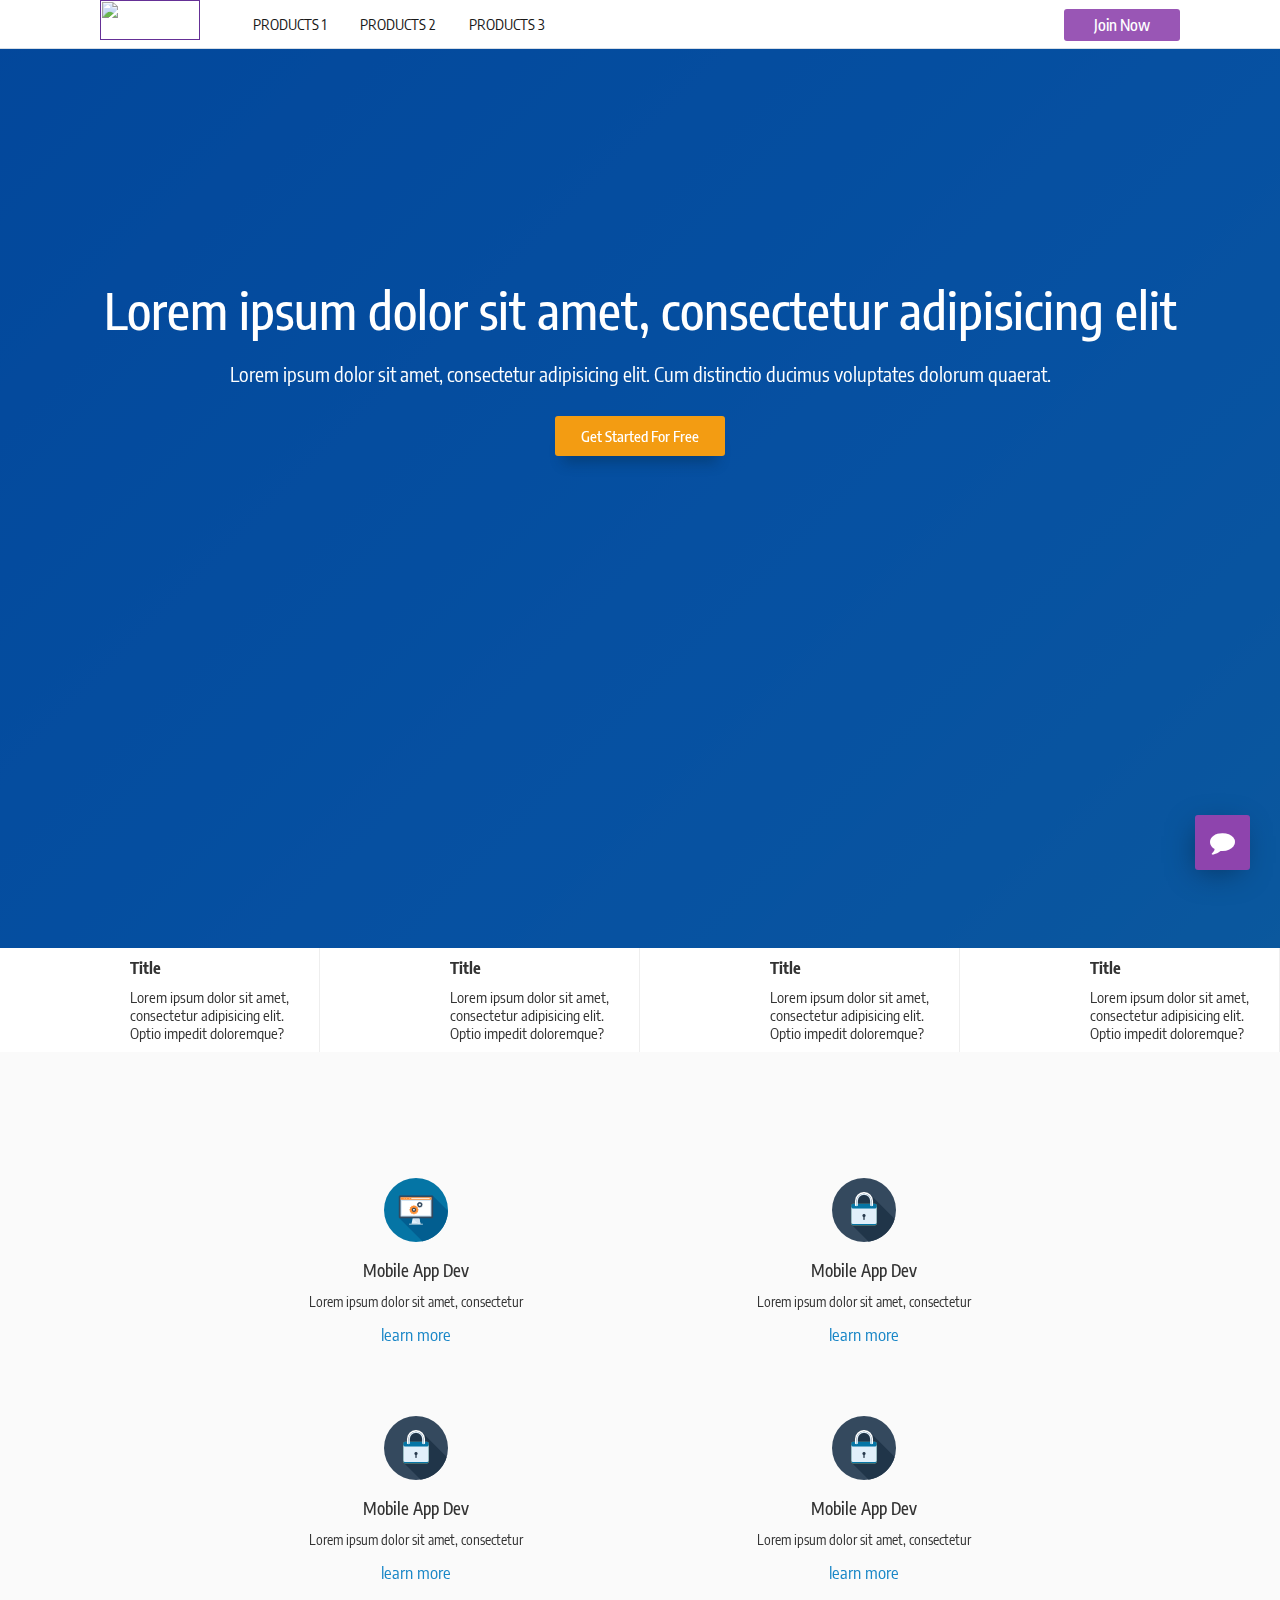
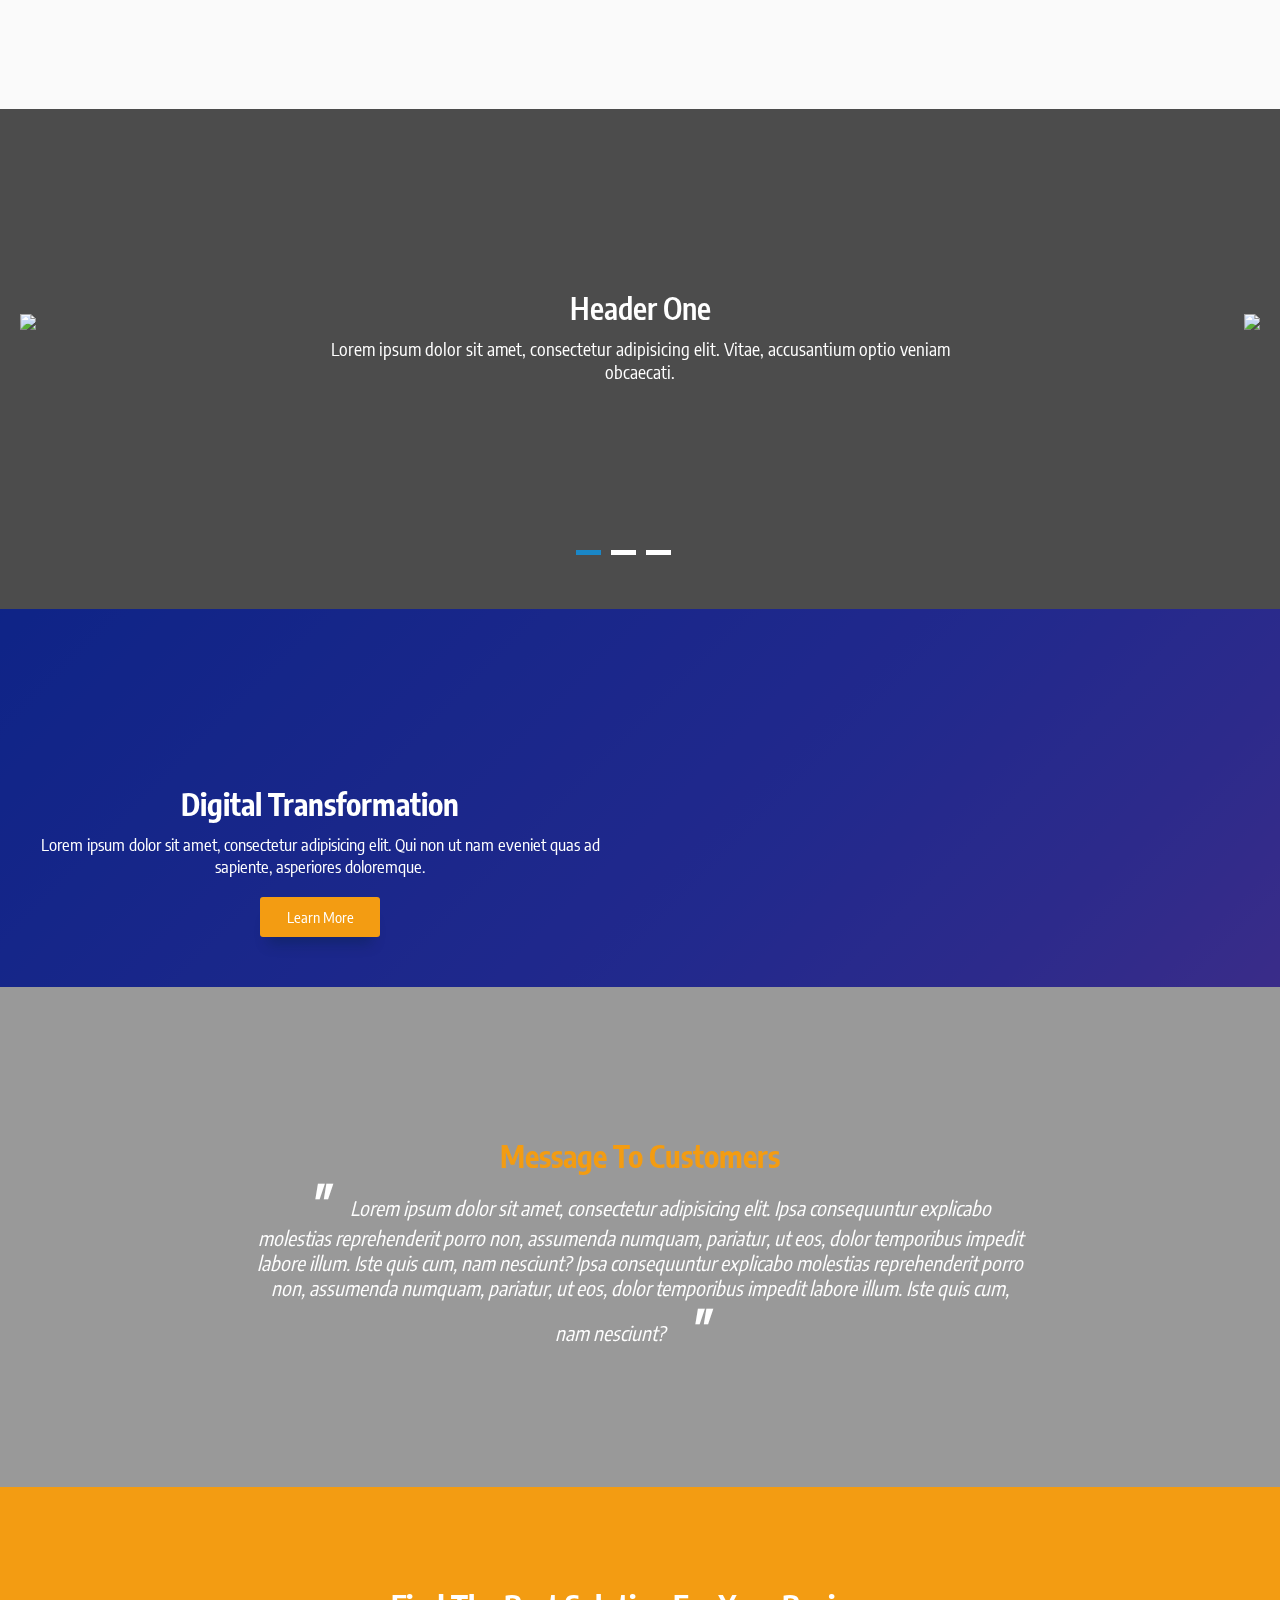
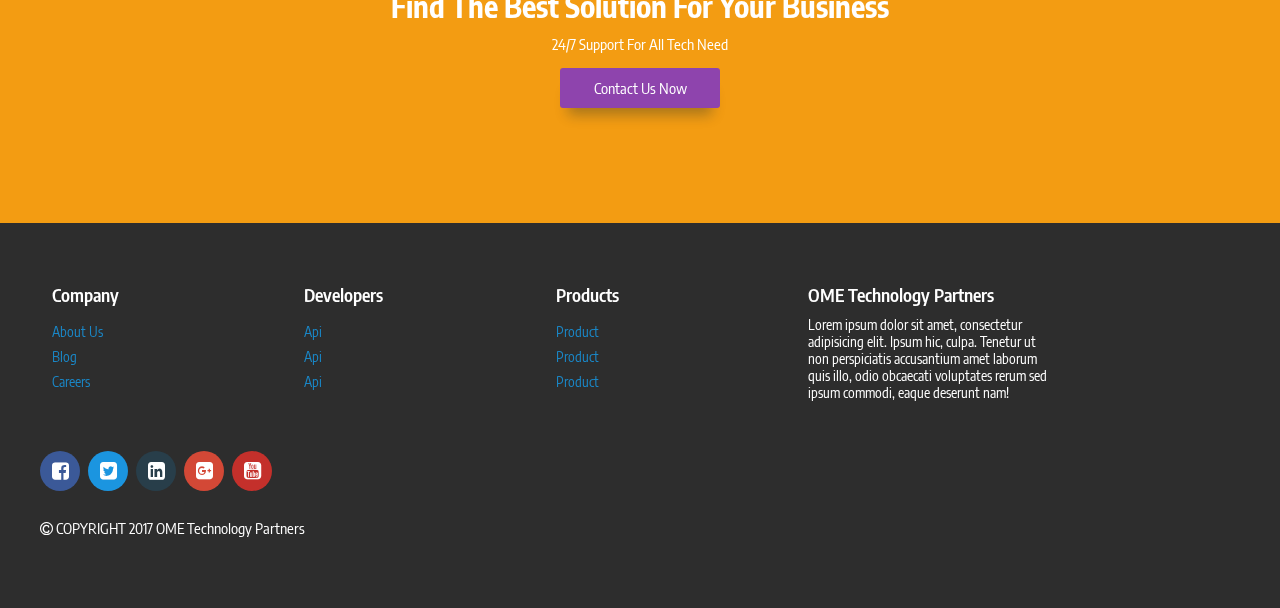
==== index.html @ 1276b6b4 "heroku add" ====
<!DOCTYPE html>
<html lang="en" ng-app="assetApp">
<head>
    <meta charset="UTF-8">
    <title>OME Tech Partners</title>
    <link rel="stylesheet" href="public/css/libs.css">
    <link rel="stylesheet" href="public/css/style.css">
</head>
<body>
    
    
    <nav-bar></nav-bar>
    
<!--
    <div nav-bar>
        
    </div>
-->
    
    <div id="View" class="clearfix" ui-view autoscroll></div>
    
    
    <div id="messageWrapper">
        
    </div>
    
    <div id="messageTriger">
        <i class="fa fa-comment" aria-hidden="true"></i>
    </div>
    
    
    <script src="public/js/libs.js"></script>
    <script src="public/js/app.js"></script>
</body>
</html>
---- public/css/libs.css ----
@charset "UTF-8";#loading-bar,#loading-bar-spinner{pointer-events:none;-webkit-pointer-events:none;-webkit-transition:350ms linear all;-moz-transition:350ms linear all;-o-transition:350ms linear all;transition:350ms linear all}#loading-bar-spinner.ng-enter,#loading-bar-spinner.ng-leave.ng-leave-active,#loading-bar.ng-enter,#loading-bar.ng-leave.ng-leave-active{opacity:0}#loading-bar-spinner.ng-enter.ng-enter-active,#loading-bar-spinner.ng-leave,#loading-bar.ng-enter.ng-enter-active,#loading-bar.ng-leave{opacity:1}#loading-bar .bar{-webkit-transition:width 350ms;-moz-transition:width 350ms;-o-transition:width 350ms;transition:width 350ms;background:#29d;position:fixed;z-index:10002;top:0;left:0;width:100%;height:2px;border-bottom-right-radius:1px;border-top-right-radius:1px}#loading-bar .peg{position:absolute;width:70px;right:0;top:0;height:2px;opacity:.45;-moz-box-shadow:#29d 1px 0 6px 1px;-ms-box-shadow:#29d 1px 0 6px 1px;-webkit-box-shadow:#29d 1px 0 6px 1px;box-shadow:#29d 1px 0 6px 1px;-moz-border-radius:100%;-webkit-border-radius:100%;border-radius:100%}#loading-bar-spinner{display:block;position:fixed;z-index:10002;top:10px;left:10px}#loading-bar-spinner .spinner-icon{width:14px;height:14px;border:2px solid transparent;border-top-color:#29d;border-left-color:#29d;border-radius:50%;-webkit-animation:loading-bar-spinner 400ms linear infinite;-moz-animation:loading-bar-spinner 400ms linear infinite;-ms-animation:loading-bar-spinner 400ms linear infinite;-o-animation:loading-bar-spinner 400ms linear infinite;animation:loading-bar-spinner 400ms linear infinite}@-webkit-keyframes loading-bar-spinner{0%{-webkit-transform:rotate(0);transform:rotate(0)}100%{-webkit-transform:rotate(360deg);transform:rotate(360deg)}}@-moz-keyframes loading-bar-spinner{0%{-moz-transform:rotate(0);transform:rotate(0)}100%{-moz-transform:rotate(360deg);transform:rotate(360deg)}}@-o-keyframes loading-bar-spinner{0%{-o-transform:rotate(0);transform:rotate(0)}100%{-o-transform:rotate(360deg);transform:rotate(360deg)}}@-ms-keyframes loading-bar-spinner{0%{-ms-transform:rotate(0);transform:rotate(0)}100%{-ms-transform:rotate(360deg);transform:rotate(360deg)}}@keyframes loading-bar-spinner{0%{transform:rotate(0)}100%{transform:rotate(360deg)}}/*!
 * animate.css -http://daneden.me/animate
 * Version - 3.5.1
 * Licensed under the MIT license - http://opensource.org/licenses/MIT
 *
 * Copyright (c) 2016 Daniel Eden
 */.animated{-webkit-animation-duration:1s;animation-duration:1s;-webkit-animation-fill-mode:both;animation-fill-mode:both}.animated.infinite{-webkit-animation-iteration-count:infinite;animation-iteration-count:infinite}.animated.hinge{-webkit-animation-duration:2s;animation-duration:2s}.animated.bounceIn,.animated.bounceOut,.animated.flipOutX,.animated.flipOutY{-webkit-animation-duration:.75s;animation-duration:.75s}@-webkit-keyframes bounce{0%,20%,53%,80%,to{-webkit-animation-timing-function:cubic-bezier(.215,.61,.355,1);animation-timing-function:cubic-bezier(.215,.61,.355,1);-webkit-transform:translateZ(0);transform:translateZ(0)}40%,43%{-webkit-transform:translate3d(0,-30px,0);transform:translate3d(0,-30px,0)}40%,43%,70%{-webkit-animation-timing-function:cubic-bezier(.755,.05,.855,.06);animation-timing-function:cubic-bezier(.755,.05,.855,.06)}70%{-webkit-transform:translate3d(0,-15px,0);transform:translate3d(0,-15px,0)}90%{-webkit-transform:translate3d(0,-4px,0);transform:translate3d(0,-4px,0)}}@keyframes bounce{0%,20%,53%,80%,to{-webkit-animation-timing-function:cubic-bezier(.215,.61,.355,1);animation-timing-function:cubic-bezier(.215,.61,.355,1);-webkit-transform:translateZ(0);transform:translateZ(0)}40%,43%{-webkit-transform:translate3d(0,-30px,0);transform:translate3d(0,-30px,0)}40%,43%,70%{-webkit-animation-timing-function:cubic-bezier(.755,.05,.855,.06);animation-timing-function:cubic-bezier(.755,.05,.855,.06)}70%{-webkit-transform:translate3d(0,-15px,0);transform:translate3d(0,-15px,0)}90%{-webkit-transform:translate3d(0,-4px,0);transform:translate3d(0,-4px,0)}}.bounce{-webkit-animation-name:bounce;animation-name:bounce;-webkit-transform-origin:center bottom;transform-origin:center bottom}@-webkit-keyframes flash{0%,50%,to{opacity:1}25%,75%{opacity:0}}@keyframes flash{0%,50%,to{opacity:1}25%,75%{opacity:0}}.flash{-webkit-animation-name:flash;animation-name:flash}@-webkit-keyframes pulse{0%{-webkit-transform:scaleX(1);transform:scaleX(1)}50%{-webkit-transform:scale3d(1.05,1.05,1.05);transform:scale3d(1.05,1.05,1.05)}to{-webkit-transform:scaleX(1);transform:scaleX(1)}}@keyframes pulse{0%{-webkit-transform:scaleX(1);transform:scaleX(1)}50%{-webkit-transform:scale3d(1.05,1.05,1.05);transform:scale3d(1.05,1.05,1.05)}to{-webkit-transform:scaleX(1);transform:scaleX(1)}}.pulse{-webkit-animation-name:pulse;animation-name:pulse}@-webkit-keyframes rubberBand{0%{-webkit-transform:scaleX(1);transform:scaleX(1)}30%{-webkit-transform:scale3d(1.25,.75,1);transform:scale3d(1.25,.75,1)}40%{-webkit-transform:scale3d(.75,1.25,1);transform:scale3d(.75,1.25,1)}50%{-webkit-transform:scale3d(1.15,.85,1);transform:scale3d(1.15,.85,1)}65%{-webkit-transform:scale3d(.95,1.05,1);transform:scale3d(.95,1.05,1)}75%{-webkit-transform:scale3d(1.05,.95,1);transform:scale3d(1.05,.95,1)}to{-webkit-transform:scaleX(1);transform:scaleX(1)}}@keyframes rubberBand{0%{-webkit-transform:scaleX(1);transform:scaleX(1)}30%{-webkit-transform:scale3d(1.25,.75,1);transform:scale3d(1.25,.75,1)}40%{-webkit-transform:scale3d(.75,1.25,1);transform:scale3d(.75,1.25,1)}50%{-webkit-transform:scale3d(1.15,.85,1);transform:scale3d(1.15,.85,1)}65%{-webkit-transform:scale3d(.95,1.05,1);transform:scale3d(.95,1.05,1)}75%{-webkit-transform:scale3d(1.05,.95,1);transform:scale3d(1.05,.95,1)}to{-webkit-transform:scaleX(1);transform:scaleX(1)}}.rubberBand{-webkit-animation-name:rubberBand;animation-name:rubberBand}@-webkit-keyframes shake{0%,to{-webkit-transform:translateZ(0);transform:translateZ(0)}10%,30%,50%,70%,90%{-webkit-transform:translate3d(-10px,0,0);transform:translate3d(-10px,0,0)}20%,40%,60%,80%{-webkit-transform:translate3d(10px,0,0);transform:translate3d(10px,0,0)}}@keyframes shake{0%,to{-webkit-transform:translateZ(0);transform:translateZ(0)}10%,30%,50%,70%,90%{-webkit-transform:translate3d(-10px,0,0);transform:translate3d(-10px,0,0)}20%,40%,60%,80%{-webkit-transform:translate3d(10px,0,0);transform:translate3d(10px,0,0)}}.shake{-webkit-animation-name:shake;animation-name:shake}@-webkit-keyframes headShake{0%{-webkit-transform:translateX(0);transform:translateX(0)}6.5%{-webkit-transform:translateX(-6px) rotateY(-9deg);transform:translateX(-6px) rotateY(-9deg)}18.5%{-webkit-transform:translateX(5px) rotateY(7deg);transform:translateX(5px) rotateY(7deg)}31.5%{-webkit-transform:translateX(-3px) rotateY(-5deg);transform:translateX(-3px) rotateY(-5deg)}43.5%{-webkit-transform:translateX(2px) rotateY(3deg);transform:translateX(2px) rotateY(3deg)}50%{-webkit-transform:translateX(0);transform:translateX(0)}}@keyframes headShake{0%{-webkit-transform:translateX(0);transform:translateX(0)}6.5%{-webkit-transform:translateX(-6px) rotateY(-9deg);transform:translateX(-6px) rotateY(-9deg)}18.5%{-webkit-transform:translateX(5px) rotateY(7deg);transform:translateX(5px) rotateY(7deg)}31.5%{-webkit-transform:translateX(-3px) rotateY(-5deg);transform:translateX(-3px) rotateY(-5deg)}43.5%{-webkit-transform:translateX(2px) rotateY(3deg);transform:translateX(2px) rotateY(3deg)}50%{-webkit-transform:translateX(0);transform:translateX(0)}}.headShake{-webkit-animation-timing-function:ease-in-out;animation-timing-function:ease-in-out;-webkit-animation-name:headShake;animation-name:headShake}@-webkit-keyframes swing{20%{-webkit-transform:rotate(15deg);transform:rotate(15deg)}40%{-webkit-transform:rotate(-10deg);transform:rotate(-10deg)}60%{-webkit-transform:rotate(5deg);transform:rotate(5deg)}80%{-webkit-transform:rotate(-5deg);transform:rotate(-5deg)}to{-webkit-transform:rotate(0deg);transform:rotate(0deg)}}@keyframes swing{20%{-webkit-transform:rotate(15deg);transform:rotate(15deg)}40%{-webkit-transform:rotate(-10deg);transform:rotate(-10deg)}60%{-webkit-transform:rotate(5deg);transform:rotate(5deg)}80%{-webkit-transform:rotate(-5deg);transform:rotate(-5deg)}to{-webkit-transform:rotate(0deg);transform:rotate(0deg)}}.swing{-webkit-transform-origin:top center;transform-origin:top center;-webkit-animation-name:swing;animation-name:swing}@-webkit-keyframes tada{0%{-webkit-transform:scaleX(1);transform:scaleX(1)}10%,20%{-webkit-transform:scale3d(.9,.9,.9) rotate(-3deg);transform:scale3d(.9,.9,.9) rotate(-3deg)}30%,50%,70%,90%{-webkit-transform:scale3d(1.1,1.1,1.1) rotate(3deg);transform:scale3d(1.1,1.1,1.1) rotate(3deg)}40%,60%,80%{-webkit-transform:scale3d(1.1,1.1,1.1) rotate(-3deg);transform:scale3d(1.1,1.1,1.1) rotate(-3deg)}to{-webkit-transform:scaleX(1);transform:scaleX(1)}}@keyframes tada{0%{-webkit-transform:scaleX(1);transform:scaleX(1)}10%,20%{-webkit-transform:scale3d(.9,.9,.9) rotate(-3deg);transform:scale3d(.9,.9,.9) rotate(-3deg)}30%,50%,70%,90%{-webkit-transform:scale3d(1.1,1.1,1.1) rotate(3deg);transform:scale3d(1.1,1.1,1.1) rotate(3deg)}40%,60%,80%{-webkit-transform:scale3d(1.1,1.1,1.1) rotate(-3deg);transform:scale3d(1.1,1.1,1.1) rotate(-3deg)}to{-webkit-transform:scaleX(1);transform:scaleX(1)}}.tada{-webkit-animation-name:tada;animation-name:tada}@-webkit-keyframes wobble{0%{-webkit-transform:none;transform:none}15%{-webkit-transform:translate3d(-25%,0,0) rotate(-5deg);transform:translate3d(-25%,0,0) rotate(-5deg)}30%{-webkit-transform:translate3d(20%,0,0) rotate(3deg);transform:translate3d(20%,0,0) rotate(3deg)}45%{-webkit-transform:translate3d(-15%,0,0) rotate(-3deg);transform:translate3d(-15%,0,0) rotate(-3deg)}60%{-webkit-transform:translate3d(10%,0,0) rotate(2deg);transform:translate3d(10%,0,0) rotate(2deg)}75%{-webkit-transform:translate3d(-5%,0,0) rotate(-1deg);transform:translate3d(-5%,0,0) rotate(-1deg)}to{-webkit-transform:none;transform:none}}@keyframes wobble{0%{-webkit-transform:none;transform:none}15%{-webkit-transform:translate3d(-25%,0,0) rotate(-5deg);transform:translate3d(-25%,0,0) rotate(-5deg)}30%{-webkit-transform:translate3d(20%,0,0) rotate(3deg);transform:translate3d(20%,0,0) rotate(3deg)}45%{-webkit-transform:translate3d(-15%,0,0) rotate(-3deg);transform:translate3d(-15%,0,0) rotate(-3deg)}60%{-webkit-transform:translate3d(10%,0,0) rotate(2deg);transform:translate3d(10%,0,0) rotate(2deg)}75%{-webkit-transform:translate3d(-5%,0,0) rotate(-1deg);transform:translate3d(-5%,0,0) rotate(-1deg)}to{-webkit-transform:none;transform:none}}.wobble{-webkit-animation-name:wobble;animation-name:wobble}@-webkit-keyframes jello{0%,11.1%,to{-webkit-transform:none;transform:none}22.2%{-webkit-transform:skewX(-12.5deg) skewY(-12.5deg);transform:skewX(-12.5deg) skewY(-12.5deg)}33.3%{-webkit-transform:skewX(6.25deg) skewY(6.25deg);transform:skewX(6.25deg) skewY(6.25deg)}44.4%{-webkit-transform:skewX(-3.125deg) skewY(-3.125deg);transform:skewX(-3.125deg) skewY(-3.125deg)}55.5%{-webkit-transform:skewX(1.5625deg) skewY(1.5625deg);transform:skewX(1.5625deg) skewY(1.5625deg)}66.6%{-webkit-transform:skewX(-.78125deg) skewY(-.78125deg);transform:skewX(-.78125deg) skewY(-.78125deg)}77.7%{-webkit-transform:skewX(.390625deg) skewY(.390625deg);transform:skewX(.390625deg) skewY(.390625deg)}88.8%{-webkit-transform:skewX(-.1953125deg) skewY(-.1953125deg);transform:skewX(-.1953125deg) skewY(-.1953125deg)}}@keyframes jello{0%,11.1%,to{-webkit-transform:none;transform:none}22.2%{-webkit-transform:skewX(-12.5deg) skewY(-12.5deg);transform:skewX(-12.5deg) skewY(-12.5deg)}33.3%{-webkit-transform:skewX(6.25deg) skewY(6.25deg);transform:skewX(6.25deg) skewY(6.25deg)}44.4%{-webkit-transform:skewX(-3.125deg) skewY(-3.125deg);transform:skewX(-3.125deg) skewY(-3.125deg)}55.5%{-webkit-transform:skewX(1.5625deg) skewY(1.5625deg);transform:skewX(1.5625deg) skewY(1.5625deg)}66.6%{-webkit-transform:skewX(-.78125deg) skewY(-.78125deg);transform:skewX(-.78125deg) skewY(-.78125deg)}77.7%{-webkit-transform:skewX(.390625deg) skewY(.390625deg);transform:skewX(.390625deg) skewY(.390625deg)}88.8%{-webkit-transform:skewX(-.1953125deg) skewY(-.1953125deg);transform:skewX(-.1953125deg) skewY(-.1953125deg)}}.jello{-webkit-animation-name:jello;animation-name:jello;-webkit-transform-origin:center;transform-origin:center}@-webkit-keyframes bounceIn{0%,20%,40%,60%,80%,to{-webkit-animation-timing-function:cubic-bezier(.215,.61,.355,1);animation-timing-function:cubic-bezier(.215,.61,.355,1)}0%{opacity:0;-webkit-transform:scale3d(.3,.3,.3);transform:scale3d(.3,.3,.3)}20%{-webkit-transform:scale3d(1.1,1.1,1.1);transform:scale3d(1.1,1.1,1.1)}40%{-webkit-transform:scale3d(.9,.9,.9);transform:scale3d(.9,.9,.9)}60%{opacity:1;-webkit-transform:scale3d(1.03,1.03,1.03);transform:scale3d(1.03,1.03,1.03)}80%{-webkit-transform:scale3d(.97,.97,.97);transform:scale3d(.97,.97,.97)}to{opacity:1;-webkit-transform:scaleX(1);transform:scaleX(1)}}@keyframes bounceIn{0%,20%,40%,60%,80%,to{-webkit-animation-timing-function:cubic-bezier(.215,.61,.355,1);animation-timing-function:cubic-bezier(.215,.61,.355,1)}0%{opacity:0;-webkit-transform:scale3d(.3,.3,.3);transform:scale3d(.3,.3,.3)}20%{-webkit-transform:scale3d(1.1,1.1,1.1);transform:scale3d(1.1,1.1,1.1)}40%{-webkit-transform:scale3d(.9,.9,.9);transform:scale3d(.9,.9,.9)}60%{opacity:1;-webkit-transform:scale3d(1.03,1.03,1.03);transform:scale3d(1.03,1.03,1.03)}80%{-webkit-transform:scale3d(.97,.97,.97);transform:scale3d(.97,.97,.97)}to{opacity:1;-webkit-transform:scaleX(1);transform:scaleX(1)}}.bounceIn{-webkit-animation-name:bounceIn;animation-name:bounceIn}@-webkit-keyframes bounceInDown{0%,60%,75%,90%,to{-webkit-animation-timing-function:cubic-bezier(.215,.61,.355,1);animation-timing-function:cubic-bezier(.215,.61,.355,1)}0%{opacity:0;-webkit-transform:translate3d(0,-3000px,0);transform:translate3d(0,-3000px,0)}60%{opacity:1;-webkit-transform:translate3d(0,25px,0);transform:translate3d(0,25px,0)}75%{-webkit-transform:translate3d(0,-10px,0);transform:translate3d(0,-10px,0)}90%{-webkit-transform:translate3d(0,5px,0);transform:translate3d(0,5px,0)}to{-webkit-transform:none;transform:none}}@keyframes bounceInDown{0%,60%,75%,90%,to{-webkit-animation-timing-function:cubic-bezier(.215,.61,.355,1);animation-timing-function:cubic-bezier(.215,.61,.355,1)}0%{opacity:0;-webkit-transform:translate3d(0,-3000px,0);transform:translate3d(0,-3000px,0)}60%{opacity:1;-webkit-transform:translate3d(0,25px,0);transform:translate3d(0,25px,0)}75%{-webkit-transform:translate3d(0,-10px,0);transform:translate3d(0,-10px,0)}90%{-webkit-transform:translate3d(0,5px,0);transform:translate3d(0,5px,0)}to{-webkit-transform:none;transform:none}}.bounceInDown{-webkit-animation-name:bounceInDown;animation-name:bounceInDown}@-webkit-keyframes bounceInLeft{0%,60%,75%,90%,to{-webkit-animation-timing-function:cubic-bezier(.215,.61,.355,1);animation-timing-function:cubic-bezier(.215,.61,.355,1)}0%{opacity:0;-webkit-transform:translate3d(-3000px,0,0);transform:translate3d(-3000px,0,0)}60%{opacity:1;-webkit-transform:translate3d(25px,0,0);transform:translate3d(25px,0,0)}75%{-webkit-transform:translate3d(-10px,0,0);transform:translate3d(-10px,0,0)}90%{-webkit-transform:translate3d(5px,0,0);transform:translate3d(5px,0,0)}to{-webkit-transform:none;transform:none}}@keyframes bounceInLeft{0%,60%,75%,90%,to{-webkit-animation-timing-function:cubic-bezier(.215,.61,.355,1);animation-timing-function:cubic-bezier(.215,.61,.355,1)}0%{opacity:0;-webkit-transform:translate3d(-3000px,0,0);transform:translate3d(-3000px,0,0)}60%{opacity:1;-webkit-transform:translate3d(25px,0,0);transform:translate3d(25px,0,0)}75%{-webkit-transform:translate3d(-10px,0,0);transform:translate3d(-10px,0,0)}90%{-webkit-transform:translate3d(5px,0,0);transform:translate3d(5px,0,0)}to{-webkit-transform:none;transform:none}}.bounceInLeft{-webkit-animation-name:bounceInLeft;animation-name:bounceInLeft}@-webkit-keyframes bounceInRight{0%,60%,75%,90%,to{-webkit-animation-timing-function:cubic-bezier(.215,.61,.355,1);animation-timing-function:cubic-bezier(.215,.61,.355,1)}0%{opacity:0;-webkit-transform:translate3d(3000px,0,0);transform:translate3d(3000px,0,0)}60%{opacity:1;-webkit-transform:translate3d(-25px,0,0);transform:translate3d(-25px,0,0)}75%{-webkit-transform:translate3d(10px,0,0);transform:translate3d(10px,0,0)}90%{-webkit-transform:translate3d(-5px,0,0);transform:translate3d(-5px,0,0)}to{-webkit-transform:none;transform:none}}@keyframes bounceInRight{0%,60%,75%,90%,to{-webkit-animation-timing-function:cubic-bezier(.215,.61,.355,1);animation-timing-function:cubic-bezier(.215,.61,.355,1)}0%{opacity:0;-webkit-transform:translate3d(3000px,0,0);transform:translate3d(3000px,0,0)}60%{opacity:1;-webkit-transform:translate3d(-25px,0,0);transform:translate3d(-25px,0,0)}75%{-webkit-transform:translate3d(10px,0,0);transform:translate3d(10px,0,0)}90%{-webkit-transform:translate3d(-5px,0,0);transform:translate3d(-5px,0,0)}to{-webkit-transform:none;transform:none}}.bounceInRight{-webkit-animation-name:bounceInRight;animation-name:bounceInRight}@-webkit-keyframes bounceInUp{0%,60%,75%,90%,to{-webkit-animation-timing-function:cubic-bezier(.215,.61,.355,1);animation-timing-function:cubic-bezier(.215,.61,.355,1)}0%{opacity:0;-webkit-transform:translate3d(0,3000px,0);transform:translate3d(0,3000px,0)}60%{opacity:1;-webkit-transform:translate3d(0,-20px,0);transform:translate3d(0,-20px,0)}75%{-webkit-transform:translate3d(0,10px,0);transform:translate3d(0,10px,0)}90%{-webkit-transform:translate3d(0,-5px,0);transform:translate3d(0,-5px,0)}to{-webkit-transform:translateZ(0);transform:translateZ(0)}}@keyframes bounceInUp{0%,60%,75%,90%,to{-webkit-animation-timing-function:cubic-bezier(.215,.61,.355,1);animation-timing-function:cubic-bezier(.215,.61,.355,1)}0%{opacity:0;-webkit-transform:translate3d(0,3000px,0);transform:translate3d(0,3000px,0)}60%{opacity:1;-webkit-transform:translate3d(0,-20px,0);transform:translate3d(0,-20px,0)}75%{-webkit-transform:translate3d(0,10px,0);transform:translate3d(0,10px,0)}90%{-webkit-transform:translate3d(0,-5px,0);transform:translate3d(0,-5px,0)}to{-webkit-transform:translateZ(0);transform:translateZ(0)}}.bounceInUp{-webkit-animation-name:bounceInUp;animation-name:bounceInUp}@-webkit-keyframes bounceOut{20%{-webkit-transform:scale3d(.9,.9,.9);transform:scale3d(.9,.9,.9)}50%,55%{opacity:1;-webkit-transform:scale3d(1.1,1.1,1.1);transform:scale3d(1.1,1.1,1.1)}to{opacity:0;-webkit-transform:scale3d(.3,.3,.3);transform:scale3d(.3,.3,.3)}}@keyframes bounceOut{20%{-webkit-transform:scale3d(.9,.9,.9);transform:scale3d(.9,.9,.9)}50%,55%{opacity:1;-webkit-transform:scale3d(1.1,1.1,1.1);transform:scale3d(1.1,1.1,1.1)}to{opacity:0;-webkit-transform:scale3d(.3,.3,.3);transform:scale3d(.3,.3,.3)}}.bounceOut{-webkit-animation-name:bounceOut;animation-name:bounceOut}@-webkit-keyframes bounceOutDown{20%{-webkit-transform:translate3d(0,10px,0);transform:translate3d(0,10px,0)}40%,45%{opacity:1;-webkit-transform:translate3d(0,-20px,0);transform:translate3d(0,-20px,0)}to{opacity:0;-webkit-transform:translate3d(0,2000px,0);transform:translate3d(0,2000px,0)}}@keyframes bounceOutDown{20%{-webkit-transform:translate3d(0,10px,0);transform:translate3d(0,10px,0)}40%,45%{opacity:1;-webkit-transform:translate3d(0,-20px,0);transform:translate3d(0,-20px,0)}to{opacity:0;-webkit-transform:translate3d(0,2000px,0);transform:translate3d(0,2000px,0)}}.bounceOutDown{-webkit-animation-name:bounceOutDown;animation-name:bounceOutDown}@-webkit-keyframes bounceOutLeft{20%{opacity:1;-webkit-transform:translate3d(20px,0,0);transform:translate3d(20px,0,0)}to{opacity:0;-webkit-transform:translate3d(-2000px,0,0);transform:translate3d(-2000px,0,0)}}@keyframes bounceOutLeft{20%{opacity:1;-webkit-transform:translate3d(20px,0,0);transform:translate3d(20px,0,0)}to{opacity:0;-webkit-transform:translate3d(-2000px,0,0);transform:translate3d(-2000px,0,0)}}.bounceOutLeft{-webkit-animation-name:bounceOutLeft;animation-name:bounceOutLeft}@-webkit-keyframes bounceOutRight{20%{opacity:1;-webkit-transform:translate3d(-20px,0,0);transform:translate3d(-20px,0,0)}to{opacity:0;-webkit-transform:translate3d(2000px,0,0);transform:translate3d(2000px,0,0)}}@keyframes bounceOutRight{20%{opacity:1;-webkit-transform:translate3d(-20px,0,0);transform:translate3d(-20px,0,0)}to{opacity:0;-webkit-transform:translate3d(2000px,0,0);transform:translate3d(2000px,0,0)}}.bounceOutRight{-webkit-animation-name:bounceOutRight;animation-name:bounceOutRight}@-webkit-keyframes bounceOutUp{20%{-webkit-transform:translate3d(0,-10px,0);transform:translate3d(0,-10px,0)}40%,45%{opacity:1;-webkit-transform:translate3d(0,20px,0);transform:translate3d(0,20px,0)}to{opacity:0;-webkit-transform:translate3d(0,-2000px,0);transform:translate3d(0,-2000px,0)}}@keyframes bounceOutUp{20%{-webkit-transform:translate3d(0,-10px,0);transform:translate3d(0,-10px,0)}40%,45%{opacity:1;-webkit-transform:translate3d(0,20px,0);transform:translate3d(0,20px,0)}to{opacity:0;-webkit-transform:translate3d(0,-2000px,0);transform:translate3d(0,-2000px,0)}}.bounceOutUp{-webkit-animation-name:bounceOutUp;animation-name:bounceOutUp}@-webkit-keyframes fadeIn{0%{opacity:0}to{opacity:1}}@keyframes fadeIn{0%{opacity:0}to{opacity:1}}.fadeIn{-webkit-animation-name:fadeIn;animation-name:fadeIn}@-webkit-keyframes fadeInDown{0%{opacity:0;-webkit-transform:translate3d(0,-100%,0);transform:translate3d(0,-100%,0)}to{opacity:1;-webkit-transform:none;transform:none}}@keyframes fadeInDown{0%{opacity:0;-webkit-transform:translate3d(0,-100%,0);transform:translate3d(0,-100%,0)}to{opacity:1;-webkit-transform:none;transform:none}}.fadeInDown{-webkit-animation-name:fadeInDown;animation-name:fadeInDown}@-webkit-keyframes fadeInDownBig{0%{opacity:0;-webkit-transform:translate3d(0,-2000px,0);transform:translate3d(0,-2000px,0)}to{opacity:1;-webkit-transform:none;transform:none}}@keyframes fadeInDownBig{0%{opacity:0;-webkit-transform:translate3d(0,-2000px,0);transform:translate3d(0,-2000px,0)}to{opacity:1;-webkit-transform:none;transform:none}}.fadeInDownBig{-webkit-animation-name:fadeInDownBig;animation-name:fadeInDownBig}@-webkit-keyframes fadeInLeft{0%{opacity:0;-webkit-transform:translate3d(-100%,0,0);transform:translate3d(-100%,0,0)}to{opacity:1;-webkit-transform:none;transform:none}}@keyframes fadeInLeft{0%{opacity:0;-webkit-transform:translate3d(-100%,0,0);transform:translate3d(-100%,0,0)}to{opacity:1;-webkit-transform:none;transform:none}}.fadeInLeft{-webkit-animation-name:fadeInLeft;animation-name:fadeInLeft}@-webkit-keyframes fadeInLeftBig{0%{opacity:0;-webkit-transform:translate3d(-2000px,0,0);transform:translate3d(-2000px,0,0)}to{opacity:1;-webkit-transform:none;transform:none}}@keyframes fadeInLeftBig{0%{opacity:0;-webkit-transform:translate3d(-2000px,0,0);transform:translate3d(-2000px,0,0)}to{opacity:1;-webkit-transform:none;transform:none}}.fadeInLeftBig{-webkit-animation-name:fadeInLeftBig;animation-name:fadeInLeftBig}@-webkit-keyframes fadeInRight{0%{opacity:0;-webkit-transform:translate3d(100%,0,0);transform:translate3d(100%,0,0)}to{opacity:1;-webkit-transform:none;transform:none}}@keyframes fadeInRight{0%{opacity:0;-webkit-transform:translate3d(100%,0,0);transform:translate3d(100%,0,0)}to{opacity:1;-webkit-transform:none;transform:none}}.fadeInRight{-webkit-animation-name:fadeInRight;animation-name:fadeInRight}@-webkit-keyframes fadeInRightBig{0%{opacity:0;-webkit-transform:translate3d(2000px,0,0);transform:translate3d(2000px,0,0)}to{opacity:1;-webkit-transform:none;transform:none}}@keyframes fadeInRightBig{0%{opacity:0;-webkit-transform:translate3d(2000px,0,0);transform:translate3d(2000px,0,0)}to{opacity:1;-webkit-transform:none;transform:none}}.fadeInRightBig{-webkit-animation-name:fadeInRightBig;animation-name:fadeInRightBig}@-webkit-keyframes fadeInUp{0%{opacity:0;-webkit-transform:translate3d(0,100%,0);transform:translate3d(0,100%,0)}to{opacity:1;-webkit-transform:none;transform:none}}@keyframes fadeInUp{0%{opacity:0;-webkit-transform:translate3d(0,100%,0);transform:translate3d(0,100%,0)}to{opacity:1;-webkit-transform:none;transform:none}}.fadeInUp{-webkit-animation-name:fadeInUp;animation-name:fadeInUp}@-webkit-keyframes fadeInUpBig{0%{opacity:0;-webkit-transform:translate3d(0,2000px,0);transform:translate3d(0,2000px,0)}to{opacity:1;-webkit-transform:none;transform:none}}@keyframes fadeInUpBig{0%{opacity:0;-webkit-transform:translate3d(0,2000px,0);transform:translate3d(0,2000px,0)}to{opacity:1;-webkit-transform:none;transform:none}}.fadeInUpBig{-webkit-animation-name:fadeInUpBig;animation-name:fadeInUpBig}@-webkit-keyframes fadeOut{0%{opacity:1}to{opacity:0}}@keyframes fadeOut{0%{opacity:1}to{opacity:0}}.fadeOut{-webkit-animation-name:fadeOut;animation-name:fadeOut}@-webkit-keyframes fadeOutDown{0%{opacity:1}to{opacity:0;-webkit-transform:translate3d(0,100%,0);transform:translate3d(0,100%,0)}}@keyframes fadeOutDown{0%{opacity:1}to{opacity:0;-webkit-transform:translate3d(0,100%,0);transform:translate3d(0,100%,0)}}.fadeOutDown{-webkit-animation-name:fadeOutDown;animation-name:fadeOutDown}@-webkit-keyframes fadeOutDownBig{0%{opacity:1}to{opacity:0;-webkit-transform:translate3d(0,2000px,0);transform:translate3d(0,2000px,0)}}@keyframes fadeOutDownBig{0%{opacity:1}to{opacity:0;-webkit-transform:translate3d(0,2000px,0);transform:translate3d(0,2000px,0)}}.fadeOutDownBig{-webkit-animation-name:fadeOutDownBig;animation-name:fadeOutDownBig}@-webkit-keyframes fadeOutLeft{0%{opacity:1}to{opacity:0;-webkit-transform:translate3d(-100%,0,0);transform:translate3d(-100%,0,0)}}@keyframes fadeOutLeft{0%{opacity:1}to{opacity:0;-webkit-transform:translate3d(-100%,0,0);transform:translate3d(-100%,0,0)}}.fadeOutLeft{-webkit-animation-name:fadeOutLeft;animation-name:fadeOutLeft}@-webkit-keyframes fadeOutLeftBig{0%{opacity:1}to{opacity:0;-webkit-transform:translate3d(-2000px,0,0);transform:translate3d(-2000px,0,0)}}@keyframes fadeOutLeftBig{0%{opacity:1}to{opacity:0;-webkit-transform:translate3d(-2000px,0,0);transform:translate3d(-2000px,0,0)}}.fadeOutLeftBig{-webkit-animation-name:fadeOutLeftBig;animation-name:fadeOutLeftBig}@-webkit-keyframes fadeOutRight{0%{opacity:1}to{opacity:0;-webkit-transform:translate3d(100%,0,0);transform:translate3d(100%,0,0)}}@keyframes fadeOutRight{0%{opacity:1}to{opacity:0;-webkit-transform:translate3d(100%,0,0);transform:translate3d(100%,0,0)}}.fadeOutRight{-webkit-animation-name:fadeOutRight;animation-name:fadeOutRight}@-webkit-keyframes fadeOutRightBig{0%{opacity:1}to{opacity:0;-webkit-transform:translate3d(2000px,0,0);transform:translate3d(2000px,0,0)}}@keyframes fadeOutRightBig{0%{opacity:1}to{opacity:0;-webkit-transform:translate3d(2000px,0,0);transform:translate3d(2000px,0,0)}}.fadeOutRightBig{-webkit-animation-name:fadeOutRightBig;animation-name:fadeOutRightBig}@-webkit-keyframes fadeOutUp{0%{opacity:1}to{opacity:0;-webkit-transform:translate3d(0,-100%,0);transform:translate3d(0,-100%,0)}}@keyframes fadeOutUp{0%{opacity:1}to{opacity:0;-webkit-transform:translate3d(0,-100%,0);transform:translate3d(0,-100%,0)}}.fadeOutUp{-webkit-animation-name:fadeOutUp;animation-name:fadeOutUp}@-webkit-keyframes fadeOutUpBig{0%{opacity:1}to{opacity:0;-webkit-transform:translate3d(0,-2000px,0);transform:translate3d(0,-2000px,0)}}@keyframes fadeOutUpBig{0%{opacity:1}to{opacity:0;-webkit-transform:translate3d(0,-2000px,0);transform:translate3d(0,-2000px,0)}}.fadeOutUpBig{-webkit-animation-name:fadeOutUpBig;animation-name:fadeOutUpBig}@-webkit-keyframes flip{0%{-webkit-transform:perspective(400px) rotateY(-1turn);transform:perspective(400px) rotateY(-1turn)}0%,40%{-webkit-animation-timing-function:ease-out;animation-timing-function:ease-out}40%{-webkit-transform:perspective(400px) translateZ(150px) rotateY(-190deg);transform:perspective(400px) translateZ(150px) rotateY(-190deg)}50%{-webkit-transform:perspective(400px) translateZ(150px) rotateY(-170deg);transform:perspective(400px) translateZ(150px) rotateY(-170deg)}50%,80%{-webkit-animation-timing-function:ease-in;animation-timing-function:ease-in}80%{-webkit-transform:perspective(400px) scale3d(.95,.95,.95);transform:perspective(400px) scale3d(.95,.95,.95)}to{-webkit-transform:perspective(400px);transform:perspective(400px);-webkit-animation-timing-function:ease-in;animation-timing-function:ease-in}}@keyframes flip{0%{-webkit-transform:perspective(400px) rotateY(-1turn);transform:perspective(400px) rotateY(-1turn)}0%,40%{-webkit-animation-timing-function:ease-out;animation-timing-function:ease-out}40%{-webkit-transform:perspective(400px) translateZ(150px) rotateY(-190deg);transform:perspective(400px) translateZ(150px) rotateY(-190deg)}50%{-webkit-transform:perspective(400px) translateZ(150px) rotateY(-170deg);transform:perspective(400px) translateZ(150px) rotateY(-170deg)}50%,80%{-webkit-animation-timing-function:ease-in;animation-timing-function:ease-in}80%{-webkit-transform:perspective(400px) scale3d(.95,.95,.95);transform:perspective(400px) scale3d(.95,.95,.95)}to{-webkit-transform:perspective(400px);transform:perspective(400px);-webkit-animation-timing-function:ease-in;animation-timing-function:ease-in}}.animated.flip{-webkit-backface-visibility:visible;backface-visibility:visible;-webkit-animation-name:flip;animation-name:flip}@-webkit-keyframes flipInX{0%{-webkit-transform:perspective(400px) rotateX(90deg);transform:perspective(400px) rotateX(90deg);opacity:0}0%,40%{-webkit-animation-timing-function:ease-in;animation-timing-function:ease-in}40%{-webkit-transform:perspective(400px) rotateX(-20deg);transform:perspective(400px) rotateX(-20deg)}60%{-webkit-transform:perspective(400px) rotateX(10deg);transform:perspective(400px) rotateX(10deg);opacity:1}80%{-webkit-transform:perspective(400px) rotateX(-5deg);transform:perspective(400px) rotateX(-5deg)}to{-webkit-transform:perspective(400px);transform:perspective(400px)}}@keyframes flipInX{0%{-webkit-transform:perspective(400px) rotateX(90deg);transform:perspective(400px) rotateX(90deg);opacity:0}0%,40%{-webkit-animation-timing-function:ease-in;animation-timing-function:ease-in}40%{-webkit-transform:perspective(400px) rotateX(-20deg);transform:perspective(400px) rotateX(-20deg)}60%{-webkit-transform:perspective(400px) rotateX(10deg);transform:perspective(400px) rotateX(10deg);opacity:1}80%{-webkit-transform:perspective(400px) rotateX(-5deg);transform:perspective(400px) rotateX(-5deg)}to{-webkit-transform:perspective(400px);transform:perspective(400px)}}.flipInX{-webkit-backface-visibility:visible!important;backface-visibility:visible!important;-webkit-animation-name:flipInX;animation-name:flipInX}@-webkit-keyframes flipInY{0%{-webkit-transform:perspective(400px) rotateY(90deg);transform:perspective(400px) rotateY(90deg);opacity:0}0%,40%{-webkit-animation-timing-function:ease-in;animation-timing-function:ease-in}40%{-webkit-transform:perspective(400px) rotateY(-20deg);transform:perspective(400px) rotateY(-20deg)}60%{-webkit-transform:perspective(400px) rotateY(10deg);transform:perspective(400px) rotateY(10deg);opacity:1}80%{-webkit-transform:perspective(400px) rotateY(-5deg);transform:perspective(400px) rotateY(-5deg)}to{-webkit-transform:perspective(400px);transform:perspective(400px)}}@keyframes flipInY{0%{-webkit-transform:perspective(400px) rotateY(90deg);transform:perspective(400px) rotateY(90deg);opacity:0}0%,40%{-webkit-animation-timing-function:ease-in;animation-timing-function:ease-in}40%{-webkit-transform:perspective(400px) rotateY(-20deg);transform:perspective(400px) rotateY(-20deg)}60%{-webkit-transform:perspective(400px) rotateY(10deg);transform:perspective(400px) rotateY(10deg);opacity:1}80%{-webkit-transform:perspective(400px) rotateY(-5deg);transform:perspective(400px) rotateY(-5deg)}to{-webkit-transform:perspective(400px);transform:perspective(400px)}}.flipInY{-webkit-backface-visibility:visible!important;backface-visibility:visible!important;-webkit-animation-name:flipInY;animation-name:flipInY}@-webkit-keyframes flipOutX{0%{-webkit-transform:perspective(400px);transform:perspective(400px)}30%{-webkit-transform:perspective(400px) rotateX(-20deg);transform:perspective(400px) rotateX(-20deg);opacity:1}to{-webkit-transform:perspective(400px) rotateX(90deg);transform:perspective(400px) rotateX(90deg);opacity:0}}@keyframes flipOutX{0%{-webkit-transform:perspective(400px);transform:perspective(400px)}30%{-webkit-transform:perspective(400px) rotateX(-20deg);transform:perspective(400px) rotateX(-20deg);opacity:1}to{-webkit-transform:perspective(400px) rotateX(90deg);transform:perspective(400px) rotateX(90deg);opacity:0}}.flipOutX{-webkit-animation-name:flipOutX;animation-name:flipOutX;-webkit-backface-visibility:visible!important;backface-visibility:visible!important}@-webkit-keyframes flipOutY{0%{-webkit-transform:perspective(400px);transform:perspective(400px)}30%{-webkit-transform:perspective(400px) rotateY(-15deg);transform:perspective(400px) rotateY(-15deg);opacity:1}to{-webkit-transform:perspective(400px) rotateY(90deg);transform:perspective(400px) rotateY(90deg);opacity:0}}@keyframes flipOutY{0%{-webkit-transform:perspective(400px);transform:perspective(400px)}30%{-webkit-transform:perspective(400px) rotateY(-15deg);transform:perspective(400px) rotateY(-15deg);opacity:1}to{-webkit-transform:perspective(400px) rotateY(90deg);transform:perspective(400px) rotateY(90deg);opacity:0}}.flipOutY{-webkit-backface-visibility:visible!important;backface-visibility:visible!important;-webkit-animation-name:flipOutY;animation-name:flipOutY}@-webkit-keyframes lightSpeedIn{0%{-webkit-transform:translate3d(100%,0,0) skewX(-30deg);transform:translate3d(100%,0,0) skewX(-30deg);opacity:0}60%{-webkit-transform:skewX(20deg);transform:skewX(20deg)}60%,80%{opacity:1}80%{-webkit-transform:skewX(-5deg);transform:skewX(-5deg)}to{-webkit-transform:none;transform:none;opacity:1}}@keyframes lightSpeedIn{0%{-webkit-transform:translate3d(100%,0,0) skewX(-30deg);transform:translate3d(100%,0,0) skewX(-30deg);opacity:0}60%{-webkit-transform:skewX(20deg);transform:skewX(20deg)}60%,80%{opacity:1}80%{-webkit-transform:skewX(-5deg);transform:skewX(-5deg)}to{-webkit-transform:none;transform:none;opacity:1}}.lightSpeedIn{-webkit-animation-name:lightSpeedIn;animation-name:lightSpeedIn;-webkit-animation-timing-function:ease-out;animation-timing-function:ease-out}@-webkit-keyframes lightSpeedOut{0%{opacity:1}to{-webkit-transform:translate3d(100%,0,0) skewX(30deg);transform:translate3d(100%,0,0) skewX(30deg);opacity:0}}@keyframes lightSpeedOut{0%{opacity:1}to{-webkit-transform:translate3d(100%,0,0) skewX(30deg);transform:translate3d(100%,0,0) skewX(30deg);opacity:0}}.lightSpeedOut{-webkit-animation-name:lightSpeedOut;animation-name:lightSpeedOut;-webkit-animation-timing-function:ease-in;animation-timing-function:ease-in}@-webkit-keyframes rotateIn{0%{transform-origin:center;-webkit-transform:rotate(-200deg);transform:rotate(-200deg);opacity:0}0%,to{-webkit-transform-origin:center}to{transform-origin:center;-webkit-transform:none;transform:none;opacity:1}}@keyframes rotateIn{0%{transform-origin:center;-webkit-transform:rotate(-200deg);transform:rotate(-200deg);opacity:0}0%,to{-webkit-transform-origin:center}to{transform-origin:center;-webkit-transform:none;transform:none;opacity:1}}.rotateIn{-webkit-animation-name:rotateIn;animation-name:rotateIn}@-webkit-keyframes rotateInDownLeft{0%{transform-origin:left bottom;-webkit-transform:rotate(-45deg);transform:rotate(-45deg);opacity:0}0%,to{-webkit-transform-origin:left bottom}to{transform-origin:left bottom;-webkit-transform:none;transform:none;opacity:1}}@keyframes rotateInDownLeft{0%{transform-origin:left bottom;-webkit-transform:rotate(-45deg);transform:rotate(-45deg);opacity:0}0%,to{-webkit-transform-origin:left bottom}to{transform-origin:left bottom;-webkit-transform:none;transform:none;opacity:1}}.rotateInDownLeft{-webkit-animation-name:rotateInDownLeft;animation-name:rotateInDownLeft}@-webkit-keyframes rotateInDownRight{0%{transform-origin:right bottom;-webkit-transform:rotate(45deg);transform:rotate(45deg);opacity:0}0%,to{-webkit-transform-origin:right bottom}to{transform-origin:right bottom;-webkit-transform:none;transform:none;opacity:1}}@keyframes rotateInDownRight{0%{transform-origin:right bottom;-webkit-transform:rotate(45deg);transform:rotate(45deg);opacity:0}0%,to{-webkit-transform-origin:right bottom}to{transform-origin:right bottom;-webkit-transform:none;transform:none;opacity:1}}.rotateInDownRight{-webkit-animation-name:rotateInDownRight;animation-name:rotateInDownRight}@-webkit-keyframes rotateInUpLeft{0%{transform-origin:left bottom;-webkit-transform:rotate(45deg);transform:rotate(45deg);opacity:0}0%,to{-webkit-transform-origin:left bottom}to{transform-origin:left bottom;-webkit-transform:none;transform:none;opacity:1}}@keyframes rotateInUpLeft{0%{transform-origin:left bottom;-webkit-transform:rotate(45deg);transform:rotate(45deg);opacity:0}0%,to{-webkit-transform-origin:left bottom}to{transform-origin:left bottom;-webkit-transform:none;transform:none;opacity:1}}.rotateInUpLeft{-webkit-animation-name:rotateInUpLeft;animation-name:rotateInUpLeft}@-webkit-keyframes rotateInUpRight{0%{transform-origin:right bottom;-webkit-transform:rotate(-90deg);transform:rotate(-90deg);opacity:0}0%,to{-webkit-transform-origin:right bottom}to{transform-origin:right bottom;-webkit-transform:none;transform:none;opacity:1}}@keyframes rotateInUpRight{0%{transform-origin:right bottom;-webkit-transform:rotate(-90deg);transform:rotate(-90deg);opacity:0}0%,to{-webkit-transform-origin:right bottom}to{transform-origin:right bottom;-webkit-transform:none;transform:none;opacity:1}}.rotateInUpRight{-webkit-animation-name:rotateInUpRight;animation-name:rotateInUpRight}@-webkit-keyframes rotateOut{0%{transform-origin:center;opacity:1}0%,to{-webkit-transform-origin:center}to{transform-origin:center;-webkit-transform:rotate(200deg);transform:rotate(200deg);opacity:0}}@keyframes rotateOut{0%{transform-origin:center;opacity:1}0%,to{-webkit-transform-origin:center}to{transform-origin:center;-webkit-transform:rotate(200deg);transform:rotate(200deg);opacity:0}}.rotateOut{-webkit-animation-name:rotateOut;animation-name:rotateOut}@-webkit-keyframes rotateOutDownLeft{0%{transform-origin:left bottom;opacity:1}0%,to{-webkit-transform-origin:left bottom}to{transform-origin:left bottom;-webkit-transform:rotate(45deg);transform:rotate(45deg);opacity:0}}@keyframes rotateOutDownLeft{0%{transform-origin:left bottom;opacity:1}0%,to{-webkit-transform-origin:left bottom}to{transform-origin:left bottom;-webkit-transform:rotate(45deg);transform:rotate(45deg);opacity:0}}.rotateOutDownLeft{-webkit-animation-name:rotateOutDownLeft;animation-name:rotateOutDownLeft}@-webkit-keyframes rotateOutDownRight{0%{transform-origin:right bottom;opacity:1}0%,to{-webkit-transform-origin:right bottom}to{transform-origin:right bottom;-webkit-transform:rotate(-45deg);transform:rotate(-45deg);opacity:0}}@keyframes rotateOutDownRight{0%{transform-origin:right bottom;opacity:1}0%,to{-webkit-transform-origin:right bottom}to{transform-origin:right bottom;-webkit-transform:rotate(-45deg);transform:rotate(-45deg);opacity:0}}.rotateOutDownRight{-webkit-animation-name:rotateOutDownRight;animation-name:rotateOutDownRight}@-webkit-keyframes rotateOutUpLeft{0%{transform-origin:left bottom;opacity:1}0%,to{-webkit-transform-origin:left bottom}to{transform-origin:left bottom;-webkit-transform:rotate(-45deg);transform:rotate(-45deg);opacity:0}}@keyframes rotateOutUpLeft{0%{transform-origin:left bottom;opacity:1}0%,to{-webkit-transform-origin:left bottom}to{transform-origin:left bottom;-webkit-transform:rotate(-45deg);transform:rotate(-45deg);opacity:0}}.rotateOutUpLeft{-webkit-animation-name:rotateOutUpLeft;animation-name:rotateOutUpLeft}@-webkit-keyframes rotateOutUpRight{0%{transform-origin:right bottom;opacity:1}0%,to{-webkit-transform-origin:right bottom}to{transform-origin:right bottom;-webkit-transform:rotate(90deg);transform:rotate(90deg);opacity:0}}@keyframes rotateOutUpRight{0%{transform-origin:right bottom;opacity:1}0%,to{-webkit-transform-origin:right bottom}to{transform-origin:right bottom;-webkit-transform:rotate(90deg);transform:rotate(90deg);opacity:0}}.rotateOutUpRight{-webkit-animation-name:rotateOutUpRight;animation-name:rotateOutUpRight}@-webkit-keyframes hinge{0%,20%,60%{-webkit-transform-origin:top left;-webkit-animation-timing-function:ease-in-out;animation-timing-function:ease-in-out}20%,60%{-webkit-transform:rotate(80deg);transform:rotate(80deg);transform-origin:top left}40%,80%{-webkit-transform:rotate(60deg);transform:rotate(60deg);-webkit-transform-origin:top left;transform-origin:top left;-webkit-animation-timing-function:ease-in-out;animation-timing-function:ease-in-out;opacity:1}to{-webkit-transform:translate3d(0,700px,0);transform:translate3d(0,700px,0);opacity:0}}@keyframes hinge{0%,20%,60%{-webkit-transform-origin:top left;-webkit-animation-timing-function:ease-in-out;animation-timing-function:ease-in-out}20%,60%{-webkit-transform:rotate(80deg);transform:rotate(80deg);transform-origin:top left}40%,80%{-webkit-transform:rotate(60deg);transform:rotate(60deg);-webkit-transform-origin:top left;transform-origin:top left;-webkit-animation-timing-function:ease-in-out;animation-timing-function:ease-in-out;opacity:1}to{-webkit-transform:translate3d(0,700px,0);transform:translate3d(0,700px,0);opacity:0}}.hinge{-webkit-animation-name:hinge;animation-name:hinge}@-webkit-keyframes rollIn{0%{opacity:0;-webkit-transform:translate3d(-100%,0,0) rotate(-120deg);transform:translate3d(-100%,0,0) rotate(-120deg)}to{opacity:1;-webkit-transform:none;transform:none}}@keyframes rollIn{0%{opacity:0;-webkit-transform:translate3d(-100%,0,0) rotate(-120deg);transform:translate3d(-100%,0,0) rotate(-120deg)}to{opacity:1;-webkit-transform:none;transform:none}}.rollIn{-webkit-animation-name:rollIn;animation-name:rollIn}@-webkit-keyframes rollOut{0%{opacity:1}to{opacity:0;-webkit-transform:translate3d(100%,0,0) rotate(120deg);transform:translate3d(100%,0,0) rotate(120deg)}}@keyframes rollOut{0%{opacity:1}to{opacity:0;-webkit-transform:translate3d(100%,0,0) rotate(120deg);transform:translate3d(100%,0,0) rotate(120deg)}}.rollOut{-webkit-animation-name:rollOut;animation-name:rollOut}@-webkit-keyframes zoomIn{0%{opacity:0;-webkit-transform:scale3d(.3,.3,.3);transform:scale3d(.3,.3,.3)}50%{opacity:1}}@keyframes zoomIn{0%{opacity:0;-webkit-transform:scale3d(.3,.3,.3);transform:scale3d(.3,.3,.3)}50%{opacity:1}}.zoomIn{-webkit-animation-name:zoomIn;animation-name:zoomIn}@-webkit-keyframes zoomInDown{0%{opacity:0;-webkit-transform:scale3d(.1,.1,.1) translate3d(0,-1000px,0);transform:scale3d(.1,.1,.1) translate3d(0,-1000px,0);-webkit-animation-timing-function:cubic-bezier(.55,.055,.675,.19);animation-timing-function:cubic-bezier(.55,.055,.675,.19)}60%{opacity:1;-webkit-transform:scale3d(.475,.475,.475) translate3d(0,60px,0);transform:scale3d(.475,.475,.475) translate3d(0,60px,0);-webkit-animation-timing-function:cubic-bezier(.175,.885,.32,1);animation-timing-function:cubic-bezier(.175,.885,.32,1)}}@keyframes zoomInDown{0%{opacity:0;-webkit-transform:scale3d(.1,.1,.1) translate3d(0,-1000px,0);transform:scale3d(.1,.1,.1) translate3d(0,-1000px,0);-webkit-animation-timing-function:cubic-bezier(.55,.055,.675,.19);animation-timing-function:cubic-bezier(.55,.055,.675,.19)}60%{opacity:1;-webkit-transform:scale3d(.475,.475,.475) translate3d(0,60px,0);transform:scale3d(.475,.475,.475) translate3d(0,60px,0);-webkit-animation-timing-function:cubic-bezier(.175,.885,.32,1);animation-timing-function:cubic-bezier(.175,.885,.32,1)}}.zoomInDown{-webkit-animation-name:zoomInDown;animation-name:zoomInDown}@-webkit-keyframes zoomInLeft{0%{opacity:0;-webkit-transform:scale3d(.1,.1,.1) translate3d(-1000px,0,0);transform:scale3d(.1,.1,.1) translate3d(-1000px,0,0);-webkit-animation-timing-function:cubic-bezier(.55,.055,.675,.19);animation-timing-function:cubic-bezier(.55,.055,.675,.19)}60%{opacity:1;-webkit-transform:scale3d(.475,.475,.475) translate3d(10px,0,0);transform:scale3d(.475,.475,.475) translate3d(10px,0,0);-webkit-animation-timing-function:cubic-bezier(.175,.885,.32,1);animation-timing-function:cubic-bezier(.175,.885,.32,1)}}@keyframes zoomInLeft{0%{opacity:0;-webkit-transform:scale3d(.1,.1,.1) translate3d(-1000px,0,0);transform:scale3d(.1,.1,.1) translate3d(-1000px,0,0);-webkit-animation-timing-function:cubic-bezier(.55,.055,.675,.19);animation-timing-function:cubic-bezier(.55,.055,.675,.19)}60%{opacity:1;-webkit-transform:scale3d(.475,.475,.475) translate3d(10px,0,0);transform:scale3d(.475,.475,.475) translate3d(10px,0,0);-webkit-animation-timing-function:cubic-bezier(.175,.885,.32,1);animation-timing-function:cubic-bezier(.175,.885,.32,1)}}.zoomInLeft{-webkit-animation-name:zoomInLeft;animation-name:zoomInLeft}@-webkit-keyframes zoomInRight{0%{opacity:0;-webkit-transform:scale3d(.1,.1,.1) translate3d(1000px,0,0);transform:scale3d(.1,.1,.1) translate3d(1000px,0,0);-webkit-animation-timing-function:cubic-bezier(.55,.055,.675,.19);animation-timing-function:cubic-bezier(.55,.055,.675,.19)}60%{opacity:1;-webkit-transform:scale3d(.475,.475,.475) translate3d(-10px,0,0);transform:scale3d(.475,.475,.475) translate3d(-10px,0,0);-webkit-animation-timing-function:cubic-bezier(.175,.885,.32,1);animation-timing-function:cubic-bezier(.175,.885,.32,1)}}@keyframes zoomInRight{0%{opacity:0;-webkit-transform:scale3d(.1,.1,.1) translate3d(1000px,0,0);transform:scale3d(.1,.1,.1) translate3d(1000px,0,0);-webkit-animation-timing-function:cubic-bezier(.55,.055,.675,.19);animation-timing-function:cubic-bezier(.55,.055,.675,.19)}60%{opacity:1;-webkit-transform:scale3d(.475,.475,.475) translate3d(-10px,0,0);transform:scale3d(.475,.475,.475) translate3d(-10px,0,0);-webkit-animation-timing-function:cubic-bezier(.175,.885,.32,1);animation-timing-function:cubic-bezier(.175,.885,.32,1)}}.zoomInRight{-webkit-animation-name:zoomInRight;animation-name:zoomInRight}@-webkit-keyframes zoomInUp{0%{opacity:0;-webkit-transform:scale3d(.1,.1,.1) translate3d(0,1000px,0);transform:scale3d(.1,.1,.1) translate3d(0,1000px,0);-webkit-animation-timing-function:cubic-bezier(.55,.055,.675,.19);animation-timing-function:cubic-bezier(.55,.055,.675,.19)}60%{opacity:1;-webkit-transform:scale3d(.475,.475,.475) translate3d(0,-60px,0);transform:scale3d(.475,.475,.475) translate3d(0,-60px,0);-webkit-animation-timing-function:cubic-bezier(.175,.885,.32,1);animation-timing-function:cubic-bezier(.175,.885,.32,1)}}@keyframes zoomInUp{0%{opacity:0;-webkit-transform:scale3d(.1,.1,.1) translate3d(0,1000px,0);transform:scale3d(.1,.1,.1) translate3d(0,1000px,0);-webkit-animation-timing-function:cubic-bezier(.55,.055,.675,.19);animation-timing-function:cubic-bezier(.55,.055,.675,.19)}60%{opacity:1;-webkit-transform:scale3d(.475,.475,.475) translate3d(0,-60px,0);transform:scale3d(.475,.475,.475) translate3d(0,-60px,0);-webkit-animation-timing-function:cubic-bezier(.175,.885,.32,1);animation-timing-function:cubic-bezier(.175,.885,.32,1)}}.zoomInUp{-webkit-animation-name:zoomInUp;animation-name:zoomInUp}@-webkit-keyframes zoomOut{0%{opacity:1}50%{-webkit-transform:scale3d(.3,.3,.3);transform:scale3d(.3,.3,.3)}50%,to{opacity:0}}@keyframes zoomOut{0%{opacity:1}50%{-webkit-transform:scale3d(.3,.3,.3);transform:scale3d(.3,.3,.3)}50%,to{opacity:0}}.zoomOut{-webkit-animation-name:zoomOut;animation-name:zoomOut}@-webkit-keyframes zoomOutDown{40%{opacity:1;-webkit-transform:scale3d(.475,.475,.475) translate3d(0,-60px,0);transform:scale3d(.475,.475,.475) translate3d(0,-60px,0);-webkit-animation-timing-function:cubic-bezier(.55,.055,.675,.19);animation-timing-function:cubic-bezier(.55,.055,.675,.19)}to{opacity:0;-webkit-transform:scale3d(.1,.1,.1) translate3d(0,2000px,0);transform:scale3d(.1,.1,.1) translate3d(0,2000px,0);-webkit-transform-origin:center bottom;transform-origin:center bottom;-webkit-animation-timing-function:cubic-bezier(.175,.885,.32,1);animation-timing-function:cubic-bezier(.175,.885,.32,1)}}@keyframes zoomOutDown{40%{opacity:1;-webkit-transform:scale3d(.475,.475,.475) translate3d(0,-60px,0);transform:scale3d(.475,.475,.475) translate3d(0,-60px,0);-webkit-animation-timing-function:cubic-bezier(.55,.055,.675,.19);animation-timing-function:cubic-bezier(.55,.055,.675,.19)}to{opacity:0;-webkit-transform:scale3d(.1,.1,.1) translate3d(0,2000px,0);transform:scale3d(.1,.1,.1) translate3d(0,2000px,0);-webkit-transform-origin:center bottom;transform-origin:center bottom;-webkit-animation-timing-function:cubic-bezier(.175,.885,.32,1);animation-timing-function:cubic-bezier(.175,.885,.32,1)}}.zoomOutDown{-webkit-animation-name:zoomOutDown;animation-name:zoomOutDown}@-webkit-keyframes zoomOutLeft{40%{opacity:1;-webkit-transform:scale3d(.475,.475,.475) translate3d(42px,0,0);transform:scale3d(.475,.475,.475) translate3d(42px,0,0)}to{opacity:0;-webkit-transform:scale(.1) translate3d(-2000px,0,0);transform:scale(.1) translate3d(-2000px,0,0);-webkit-transform-origin:left center;transform-origin:left center}}@keyframes zoomOutLeft{40%{opacity:1;-webkit-transform:scale3d(.475,.475,.475) translate3d(42px,0,0);transform:scale3d(.475,.475,.475) translate3d(42px,0,0)}to{opacity:0;-webkit-transform:scale(.1) translate3d(-2000px,0,0);transform:scale(.1) translate3d(-2000px,0,0);-webkit-transform-origin:left center;transform-origin:left center}}.zoomOutLeft{-webkit-animation-name:zoomOutLeft;animation-name:zoomOutLeft}@-webkit-keyframes zoomOutRight{40%{opacity:1;-webkit-transform:scale3d(.475,.475,.475) translate3d(-42px,0,0);transform:scale3d(.475,.475,.475) translate3d(-42px,0,0)}to{opacity:0;-webkit-transform:scale(.1) translate3d(2000px,0,0);transform:scale(.1) translate3d(2000px,0,0);-webkit-transform-origin:right center;transform-origin:right center}}@keyframes zoomOutRight{40%{opacity:1;-webkit-transform:scale3d(.475,.475,.475) translate3d(-42px,0,0);transform:scale3d(.475,.475,.475) translate3d(-42px,0,0)}to{opacity:0;-webkit-transform:scale(.1) translate3d(2000px,0,0);transform:scale(.1) translate3d(2000px,0,0);-webkit-transform-origin:right center;transform-origin:right center}}.zoomOutRight{-webkit-animation-name:zoomOutRight;animation-name:zoomOutRight}@-webkit-keyframes zoomOutUp{40%{opacity:1;-webkit-transform:scale3d(.475,.475,.475) translate3d(0,60px,0);transform:scale3d(.475,.475,.475) translate3d(0,60px,0);-webkit-animation-timing-function:cubic-bezier(.55,.055,.675,.19);animation-timing-function:cubic-bezier(.55,.055,.675,.19)}to{opacity:0;-webkit-transform:scale3d(.1,.1,.1) translate3d(0,-2000px,0);transform:scale3d(.1,.1,.1) translate3d(0,-2000px,0);-webkit-transform-origin:center bottom;transform-origin:center bottom;-webkit-animation-timing-function:cubic-bezier(.175,.885,.32,1);animation-timing-function:cubic-bezier(.175,.885,.32,1)}}@keyframes zoomOutUp{40%{opacity:1;-webkit-transform:scale3d(.475,.475,.475) translate3d(0,60px,0);transform:scale3d(.475,.475,.475) translate3d(0,60px,0);-webkit-animation-timing-function:cubic-bezier(.55,.055,.675,.19);animation-timing-function:cubic-bezier(.55,.055,.675,.19)}to{opacity:0;-webkit-transform:scale3d(.1,.1,.1) translate3d(0,-2000px,0);transform:scale3d(.1,.1,.1) translate3d(0,-2000px,0);-webkit-transform-origin:center bottom;transform-origin:center bottom;-webkit-animation-timing-function:cubic-bezier(.175,.885,.32,1);animation-timing-function:cubic-bezier(.175,.885,.32,1)}}.zoomOutUp{-webkit-animation-name:zoomOutUp;animation-name:zoomOutUp}@-webkit-keyframes slideInDown{0%{-webkit-transform:translate3d(0,-100%,0);transform:translate3d(0,-100%,0);visibility:visible}to{-webkit-transform:translateZ(0);transform:translateZ(0)}}@keyframes slideInDown{0%{-webkit-transform:translate3d(0,-100%,0);transform:translate3d(0,-100%,0);visibility:visible}to{-webkit-transform:translateZ(0);transform:translateZ(0)}}.slideInDown{-webkit-animation-name:slideInDown;animation-name:slideInDown}@-webkit-keyframes slideInLeft{0%{-webkit-transform:translate3d(-100%,0,0);transform:translate3d(-100%,0,0);visibility:visible}to{-webkit-transform:translateZ(0);transform:translateZ(0)}}@keyframes slideInLeft{0%{-webkit-transform:translate3d(-100%,0,0);transform:translate3d(-100%,0,0);visibility:visible}to{-webkit-transform:translateZ(0);transform:translateZ(0)}}.slideInLeft{-webkit-animation-name:slideInLeft;animation-name:slideInLeft}@-webkit-keyframes slideInRight{0%{-webkit-transform:translate3d(100%,0,0);transform:translate3d(100%,0,0);visibility:visible}to{-webkit-transform:translateZ(0);transform:translateZ(0)}}@keyframes slideInRight{0%{-webkit-transform:translate3d(100%,0,0);transform:translate3d(100%,0,0);visibility:visible}to{-webkit-transform:translateZ(0);transform:translateZ(0)}}.slideInRight{-webkit-animation-name:slideInRight;animation-name:slideInRight}@-webkit-keyframes slideInUp{0%{-webkit-transform:translate3d(0,100%,0);transform:translate3d(0,100%,0);visibility:visible}to{-webkit-transform:translateZ(0);transform:translateZ(0)}}@keyframes slideInUp{0%{-webkit-transform:translate3d(0,100%,0);transform:translate3d(0,100%,0);visibility:visible}to{-webkit-transform:translateZ(0);transform:translateZ(0)}}.slideInUp{-webkit-animation-name:slideInUp;animation-name:slideInUp}@-webkit-keyframes slideOutDown{0%{-webkit-transform:translateZ(0);transform:translateZ(0)}to{visibility:hidden;-webkit-transform:translate3d(0,100%,0);transform:translate3d(0,100%,0)}}@keyframes slideOutDown{0%{-webkit-transform:translateZ(0);transform:translateZ(0)}to{visibility:hidden;-webkit-transform:translate3d(0,100%,0);transform:translate3d(0,100%,0)}}.slideOutDown{-webkit-animation-name:slideOutDown;animation-name:slideOutDown}@-webkit-keyframes slideOutLeft{0%{-webkit-transform:translateZ(0);transform:translateZ(0)}to{visibility:hidden;-webkit-transform:translate3d(-100%,0,0);transform:translate3d(-100%,0,0)}}@keyframes slideOutLeft{0%{-webkit-transform:translateZ(0);transform:translateZ(0)}to{visibility:hidden;-webkit-transform:translate3d(-100%,0,0);transform:translate3d(-100%,0,0)}}.slideOutLeft{-webkit-animation-name:slideOutLeft;animation-name:slideOutLeft}@-webkit-keyframes slideOutRight{0%{-webkit-transform:translateZ(0);transform:translateZ(0)}to{visibility:hidden;-webkit-transform:translate3d(100%,0,0);transform:translate3d(100%,0,0)}}@keyframes slideOutRight{0%{-webkit-transform:translateZ(0);transform:translateZ(0)}to{visibility:hidden;-webkit-transform:translate3d(100%,0,0);transform:translate3d(100%,0,0)}}.slideOutRight{-webkit-animation-name:slideOutRight;animation-name:slideOutRight}@-webkit-keyframes slideOutUp{0%{-webkit-transform:translateZ(0);transform:translateZ(0)}to{visibility:hidden;-webkit-transform:translate3d(0,-100%,0);transform:translate3d(0,-100%,0)}}@keyframes slideOutUp{0%{-webkit-transform:translateZ(0);transform:translateZ(0)}to{visibility:hidden;-webkit-transform:translate3d(0,-100%,0);transform:translate3d(0,-100%,0)}}.slideOutUp{-webkit-animation-name:slideOutUp;animation-name:slideOutUp}/*!
 *  Font Awesome 4.7.0 by @davegandy - http://fontawesome.io - @fontawesome
 *  License - http://fontawesome.io/license (Font: SIL OFL 1.1, CSS: MIT License)
 */@font-face{font-family:FontAwesome;src:url(../fonts/fontawesome-webfont.eot?v=4.7.0);src:url(../fonts/fontawesome-webfont.eot?#iefix&v=4.7.0) format('embedded-opentype'),url(../fonts/fontawesome-webfont.woff2?v=4.7.0) format('woff2'),url(../fonts/fontawesome-webfont.woff?v=4.7.0) format('woff'),url(../fonts/fontawesome-webfont.ttf?v=4.7.0) format('truetype'),url(../fonts/fontawesome-webfont.svg?v=4.7.0#fontawesomeregular) format('svg');font-weight:400;font-style:normal}.fa{display:inline-block;font:normal normal normal 14px/1 FontAwesome;font-size:inherit;text-rendering:auto;-webkit-font-smoothing:antialiased;-moz-osx-font-smoothing:grayscale}.fa-lg{font-size:1.33333333em;line-height:.75em;vertical-align:-15%}.fa-2x{font-size:2em}.fa-3x{font-size:3em}.fa-4x{font-size:4em}.fa-5x{font-size:5em}.fa-fw{width:1.28571429em;text-align:center}.fa-ul{padding-left:0;margin-left:2.14285714em;list-style-type:none}.fa-ul>li{position:relative}.fa-li{position:absolute;left:-2.14285714em;width:2.14285714em;top:.14285714em;text-align:center}.fa-li.fa-lg{left:-1.85714286em}.fa-border{padding:.2em .25em .15em;border:solid .08em #eee;border-radius:.1em}.fa-pull-left{float:left}.fa-pull-right{float:right}.fa.fa-pull-left{margin-right:.3em}.fa.fa-pull-right{margin-left:.3em}.pull-right{float:right}.pull-left{float:left}.fa.pull-left{margin-right:.3em}.fa.pull-right{margin-left:.3em}.fa-spin{-webkit-animation:fa-spin 2s infinite linear;animation:fa-spin 2s infinite linear}.fa-pulse{-webkit-animation:fa-spin 1s infinite steps(8);animation:fa-spin 1s infinite steps(8)}@-webkit-keyframes fa-spin{0%{-webkit-transform:rotate(0deg);transform:rotate(0deg)}100%{-webkit-transform:rotate(359deg);transform:rotate(359deg)}}@keyframes fa-spin{0%{-webkit-transform:rotate(0deg);transform:rotate(0deg)}100%{-webkit-transform:rotate(359deg);transform:rotate(359deg)}}.fa-rotate-90{-ms-filter:"progid:DXImageTransform.Microsoft.BasicImage(rotation=1)";-webkit-transform:rotate(90deg);-ms-transform:rotate(90deg);transform:rotate(90deg)}.fa-rotate-180{-ms-filter:"progid:DXImageTransform.Microsoft.BasicImage(rotation=2)";-webkit-transform:rotate(180deg);-ms-transform:rotate(180deg);transform:rotate(180deg)}.fa-rotate-270{-ms-filter:"progid:DXImageTransform.Microsoft.BasicImage(rotation=3)";-webkit-transform:rotate(270deg);-ms-transform:rotate(270deg);transform:rotate(270deg)}.fa-flip-horizontal{-ms-filter:"progid:DXImageTransform.Microsoft.BasicImage(rotation=0, mirror=1)";-webkit-transform:scale(-1,1);-ms-transform:scale(-1,1);transform:scale(-1,1)}.fa-flip-vertical{-ms-filter:"progid:DXImageTransform.Microsoft.BasicImage(rotation=2, mirror=1)";-webkit-transform:scale(1,-1);-ms-transform:scale(1,-1);transform:scale(1,-1)}:root .fa-flip-horizontal,:root .fa-flip-vertical,:root .fa-rotate-180,:root .fa-rotate-270,:root .fa-rotate-90{filter:none}.fa-stack{position:relative;display:inline-block;width:2em;height:2em;line-height:2em;vertical-align:middle}.fa-stack-1x,.fa-stack-2x{position:absolute;left:0;width:100%;text-align:center}.fa-stack-1x{line-height:inherit}.fa-stack-2x{font-size:2em}.fa-inverse{color:#fff}.fa-glass:before{content:"\f000"}.fa-music:before{content:"\f001"}.fa-search:before{content:"\f002"}.fa-envelope-o:before{content:"\f003"}.fa-heart:before{content:"\f004"}.fa-star:before{content:"\f005"}.fa-star-o:before{content:"\f006"}.fa-user:before{content:"\f007"}.fa-film:before{content:"\f008"}.fa-th-large:before{content:"\f009"}.fa-th:before{content:"\f00a"}.fa-th-list:before{content:"\f00b"}.fa-check:before{content:"\f00c"}.fa-close:before,.fa-remove:before,.fa-times:before{content:"\f00d"}.fa-search-plus:before{content:"\f00e"}.fa-search-minus:before{content:"\f010"}.fa-power-off:before{content:"\f011"}.fa-signal:before{content:"\f012"}.fa-cog:before,.fa-gear:before{content:"\f013"}.fa-trash-o:before{content:"\f014"}.fa-home:before{content:"\f015"}.fa-file-o:before{content:"\f016"}.fa-clock-o:before{content:"\f017"}.fa-road:before{content:"\f018"}.fa-download:before{content:"\f019"}.fa-arrow-circle-o-down:before{content:"\f01a"}.fa-arrow-circle-o-up:before{content:"\f01b"}.fa-inbox:before{content:"\f01c"}.fa-play-circle-o:before{content:"\f01d"}.fa-repeat:before,.fa-rotate-right:before{content:"\f01e"}.fa-refresh:before{content:"\f021"}.fa-list-alt:before{content:"\f022"}.fa-lock:before{content:"\f023"}.fa-flag:before{content:"\f024"}.fa-headphones:before{content:"\f025"}.fa-volume-off:before{content:"\f026"}.fa-volume-down:before{content:"\f027"}.fa-volume-up:before{content:"\f028"}.fa-qrcode:before{content:"\f029"}.fa-barcode:before{content:"\f02a"}.fa-tag:before{content:"\f02b"}.fa-tags:before{content:"\f02c"}.fa-book:before{content:"\f02d"}.fa-bookmark:before{content:"\f02e"}.fa-print:before{content:"\f02f"}.fa-camera:before{content:"\f030"}.fa-font:before{content:"\f031"}.fa-bold:before{content:"\f032"}.fa-italic:before{content:"\f033"}.fa-text-height:before{content:"\f034"}.fa-text-width:before{content:"\f035"}.fa-align-left:before{content:"\f036"}.fa-align-center:before{content:"\f037"}.fa-align-right:before{content:"\f038"}.fa-align-justify:before{content:"\f039"}.fa-list:before{content:"\f03a"}.fa-dedent:before,.fa-outdent:before{content:"\f03b"}.fa-indent:before{content:"\f03c"}.fa-video-camera:before{content:"\f03d"}.fa-image:before,.fa-photo:before,.fa-picture-o:before{content:"\f03e"}.fa-pencil:before{content:"\f040"}.fa-map-marker:before{content:"\f041"}.fa-adjust:before{content:"\f042"}.fa-tint:before{content:"\f043"}.fa-edit:before,.fa-pencil-square-o:before{content:"\f044"}.fa-share-square-o:before{content:"\f045"}.fa-check-square-o:before{content:"\f046"}.fa-arrows:before{content:"\f047"}.fa-step-backward:before{content:"\f048"}.fa-fast-backward:before{content:"\f049"}.fa-backward:before{content:"\f04a"}.fa-play:before{content:"\f04b"}.fa-pause:before{content:"\f04c"}.fa-stop:before{content:"\f04d"}.fa-forward:before{content:"\f04e"}.fa-fast-forward:before{content:"\f050"}.fa-step-forward:before{content:"\f051"}.fa-eject:before{content:"\f052"}.fa-chevron-left:before{content:"\f053"}.fa-chevron-right:before{content:"\f054"}.fa-plus-circle:before{content:"\f055"}.fa-minus-circle:before{content:"\f056"}.fa-times-circle:before{content:"\f057"}.fa-check-circle:before{content:"\f058"}.fa-question-circle:before{content:"\f059"}.fa-info-circle:before{content:"\f05a"}.fa-crosshairs:before{content:"\f05b"}.fa-times-circle-o:before{content:"\f05c"}.fa-check-circle-o:before{content:"\f05d"}.fa-ban:before{content:"\f05e"}.fa-arrow-left:before{content:"\f060"}.fa-arrow-right:before{content:"\f061"}.fa-arrow-up:before{content:"\f062"}.fa-arrow-down:before{content:"\f063"}.fa-mail-forward:before,.fa-share:before{content:"\f064"}.fa-expand:before{content:"\f065"}.fa-compress:before{content:"\f066"}.fa-plus:before{content:"\f067"}.fa-minus:before{content:"\f068"}.fa-asterisk:before{content:"\f069"}.fa-exclamation-circle:before{content:"\f06a"}.fa-gift:before{content:"\f06b"}.fa-leaf:before{content:"\f06c"}.fa-fire:before{content:"\f06d"}.fa-eye:before{content:"\f06e"}.fa-eye-slash:before{content:"\f070"}.fa-exclamation-triangle:before,.fa-warning:before{content:"\f071"}.fa-plane:before{content:"\f072"}.fa-calendar:before{content:"\f073"}.fa-random:before{content:"\f074"}.fa-comment:before{content:"\f075"}.fa-magnet:before{content:"\f076"}.fa-chevron-up:before{content:"\f077"}.fa-chevron-down:before{content:"\f078"}.fa-retweet:before{content:"\f079"}.fa-shopping-cart:before{content:"\f07a"}.fa-folder:before{content:"\f07b"}.fa-folder-open:before{content:"\f07c"}.fa-arrows-v:before{content:"\f07d"}.fa-arrows-h:before{content:"\f07e"}.fa-bar-chart-o:before,.fa-bar-chart:before{content:"\f080"}.fa-twitter-square:before{content:"\f081"}.fa-facebook-square:before{content:"\f082"}.fa-camera-retro:before{content:"\f083"}.fa-key:before{content:"\f084"}.fa-cogs:before,.fa-gears:before{content:"\f085"}.fa-comments:before{content:"\f086"}.fa-thumbs-o-up:before{content:"\f087"}.fa-thumbs-o-down:before{content:"\f088"}.fa-star-half:before{content:"\f089"}.fa-heart-o:before{content:"\f08a"}.fa-sign-out:before{content:"\f08b"}.fa-linkedin-square:before{content:"\f08c"}.fa-thumb-tack:before{content:"\f08d"}.fa-external-link:before{content:"\f08e"}.fa-sign-in:before{content:"\f090"}.fa-trophy:before{content:"\f091"}.fa-github-square:before{content:"\f092"}.fa-upload:before{content:"\f093"}.fa-lemon-o:before{content:"\f094"}.fa-phone:before{content:"\f095"}.fa-square-o:before{content:"\f096"}.fa-bookmark-o:before{content:"\f097"}.fa-phone-square:before{content:"\f098"}.fa-twitter:before{content:"\f099"}.fa-facebook-f:before,.fa-facebook:before{content:"\f09a"}.fa-github:before{content:"\f09b"}.fa-unlock:before{content:"\f09c"}.fa-credit-card:before{content:"\f09d"}.fa-feed:before,.fa-rss:before{content:"\f09e"}.fa-hdd-o:before{content:"\f0a0"}.fa-bullhorn:before{content:"\f0a1"}.fa-bell:before{content:"\f0f3"}.fa-certificate:before{content:"\f0a3"}.fa-hand-o-right:before{content:"\f0a4"}.fa-hand-o-left:before{content:"\f0a5"}.fa-hand-o-up:before{content:"\f0a6"}.fa-hand-o-down:before{content:"\f0a7"}.fa-arrow-circle-left:before{content:"\f0a8"}.fa-arrow-circle-right:before{content:"\f0a9"}.fa-arrow-circle-up:before{content:"\f0aa"}.fa-arrow-circle-down:before{content:"\f0ab"}.fa-globe:before{content:"\f0ac"}.fa-wrench:before{content:"\f0ad"}.fa-tasks:before{content:"\f0ae"}.fa-filter:before{content:"\f0b0"}.fa-briefcase:before{content:"\f0b1"}.fa-arrows-alt:before{content:"\f0b2"}.fa-group:before,.fa-users:before{content:"\f0c0"}.fa-chain:before,.fa-link:before{content:"\f0c1"}.fa-cloud:before{content:"\f0c2"}.fa-flask:before{content:"\f0c3"}.fa-cut:before,.fa-scissors:before{content:"\f0c4"}.fa-copy:before,.fa-files-o:before{content:"\f0c5"}.fa-paperclip:before{content:"\f0c6"}.fa-floppy-o:before,.fa-save:before{content:"\f0c7"}.fa-square:before{content:"\f0c8"}.fa-bars:before,.fa-navicon:before,.fa-reorder:before{content:"\f0c9"}.fa-list-ul:before{content:"\f0ca"}.fa-list-ol:before{content:"\f0cb"}.fa-strikethrough:before{content:"\f0cc"}.fa-underline:before{content:"\f0cd"}.fa-table:before{content:"\f0ce"}.fa-magic:before{content:"\f0d0"}.fa-truck:before{content:"\f0d1"}.fa-pinterest:before{content:"\f0d2"}.fa-pinterest-square:before{content:"\f0d3"}.fa-google-plus-square:before{content:"\f0d4"}.fa-google-plus:before{content:"\f0d5"}.fa-money:before{content:"\f0d6"}.fa-caret-down:before{content:"\f0d7"}.fa-caret-up:before{content:"\f0d8"}.fa-caret-left:before{content:"\f0d9"}.fa-caret-right:before{content:"\f0da"}.fa-columns:before{content:"\f0db"}.fa-sort:before,.fa-unsorted:before{content:"\f0dc"}.fa-sort-desc:before,.fa-sort-down:before{content:"\f0dd"}.fa-sort-asc:before,.fa-sort-up:before{content:"\f0de"}.fa-envelope:before{content:"\f0e0"}.fa-linkedin:before{content:"\f0e1"}.fa-rotate-left:before,.fa-undo:before{content:"\f0e2"}.fa-gavel:before,.fa-legal:before{content:"\f0e3"}.fa-dashboard:before,.fa-tachometer:before{content:"\f0e4"}.fa-comment-o:before{content:"\f0e5"}.fa-comments-o:before{content:"\f0e6"}.fa-bolt:before,.fa-flash:before{content:"\f0e7"}.fa-sitemap:before{content:"\f0e8"}.fa-umbrella:before{content:"\f0e9"}.fa-clipboard:before,.fa-paste:before{content:"\f0ea"}.fa-lightbulb-o:before{content:"\f0eb"}.fa-exchange:before{content:"\f0ec"}.fa-cloud-download:before{content:"\f0ed"}.fa-cloud-upload:before{content:"\f0ee"}.fa-user-md:before{content:"\f0f0"}.fa-stethoscope:before{content:"\f0f1"}.fa-suitcase:before{content:"\f0f2"}.fa-bell-o:before{content:"\f0a2"}.fa-coffee:before{content:"\f0f4"}.fa-cutlery:before{content:"\f0f5"}.fa-file-text-o:before{content:"\f0f6"}.fa-building-o:before{content:"\f0f7"}.fa-hospital-o:before{content:"\f0f8"}.fa-ambulance:before{content:"\f0f9"}.fa-medkit:before{content:"\f0fa"}.fa-fighter-jet:before{content:"\f0fb"}.fa-beer:before{content:"\f0fc"}.fa-h-square:before{content:"\f0fd"}.fa-plus-square:before{content:"\f0fe"}.fa-angle-double-left:before{content:"\f100"}.fa-angle-double-right:before{content:"\f101"}.fa-angle-double-up:before{content:"\f102"}.fa-angle-double-down:before{content:"\f103"}.fa-angle-left:before{content:"\f104"}.fa-angle-right:before{content:"\f105"}.fa-angle-up:before{content:"\f106"}.fa-angle-down:before{content:"\f107"}.fa-desktop:before{content:"\f108"}.fa-laptop:before{content:"\f109"}.fa-tablet:before{content:"\f10a"}.fa-mobile-phone:before,.fa-mobile:before{content:"\f10b"}.fa-circle-o:before{content:"\f10c"}.fa-quote-left:before{content:"\f10d"}.fa-quote-right:before{content:"\f10e"}.fa-spinner:before{content:"\f110"}.fa-circle:before{content:"\f111"}.fa-mail-reply:before,.fa-reply:before{content:"\f112"}.fa-github-alt:before{content:"\f113"}.fa-folder-o:before{content:"\f114"}.fa-folder-open-o:before{content:"\f115"}.fa-smile-o:before{content:"\f118"}.fa-frown-o:before{content:"\f119"}.fa-meh-o:before{content:"\f11a"}.fa-gamepad:before{content:"\f11b"}.fa-keyboard-o:before{content:"\f11c"}.fa-flag-o:before{content:"\f11d"}.fa-flag-checkered:before{content:"\f11e"}.fa-terminal:before{content:"\f120"}.fa-code:before{content:"\f121"}.fa-mail-reply-all:before,.fa-reply-all:before{content:"\f122"}.fa-star-half-empty:before,.fa-star-half-full:before,.fa-star-half-o:before{content:"\f123"}.fa-location-arrow:before{content:"\f124"}.fa-crop:before{content:"\f125"}.fa-code-fork:before{content:"\f126"}.fa-chain-broken:before,.fa-unlink:before{content:"\f127"}.fa-question:before{content:"\f128"}.fa-info:before{content:"\f129"}.fa-exclamation:before{content:"\f12a"}.fa-superscript:before{content:"\f12b"}.fa-subscript:before{content:"\f12c"}.fa-eraser:before{content:"\f12d"}.fa-puzzle-piece:before{content:"\f12e"}.fa-microphone:before{content:"\f130"}.fa-microphone-slash:before{content:"\f131"}.fa-shield:before{content:"\f132"}.fa-calendar-o:before{content:"\f133"}.fa-fire-extinguisher:before{content:"\f134"}.fa-rocket:before{content:"\f135"}.fa-maxcdn:before{content:"\f136"}.fa-chevron-circle-left:before{content:"\f137"}.fa-chevron-circle-right:before{content:"\f138"}.fa-chevron-circle-up:before{content:"\f139"}.fa-chevron-circle-down:before{content:"\f13a"}.fa-html5:before{content:"\f13b"}.fa-css3:before{content:"\f13c"}.fa-anchor:before{content:"\f13d"}.fa-unlock-alt:before{content:"\f13e"}.fa-bullseye:before{content:"\f140"}.fa-ellipsis-h:before{content:"\f141"}.fa-ellipsis-v:before{content:"\f142"}.fa-rss-square:before{content:"\f143"}.fa-play-circle:before{content:"\f144"}.fa-ticket:before{content:"\f145"}.fa-minus-square:before{content:"\f146"}.fa-minus-square-o:before{content:"\f147"}.fa-level-up:before{content:"\f148"}.fa-level-down:before{content:"\f149"}.fa-check-square:before{content:"\f14a"}.fa-pencil-square:before{content:"\f14b"}.fa-external-link-square:before{content:"\f14c"}.fa-share-square:before{content:"\f14d"}.fa-compass:before{content:"\f14e"}.fa-caret-square-o-down:before,.fa-toggle-down:before{content:"\f150"}.fa-caret-square-o-up:before,.fa-toggle-up:before{content:"\f151"}.fa-caret-square-o-right:before,.fa-toggle-right:before{content:"\f152"}.fa-eur:before,.fa-euro:before{content:"\f153"}.fa-gbp:before{content:"\f154"}.fa-dollar:before,.fa-usd:before{content:"\f155"}.fa-inr:before,.fa-rupee:before{content:"\f156"}.fa-cny:before,.fa-jpy:before,.fa-rmb:before,.fa-yen:before{content:"\f157"}.fa-rouble:before,.fa-rub:before,.fa-ruble:before{content:"\f158"}.fa-krw:before,.fa-won:before{content:"\f159"}.fa-bitcoin:before,.fa-btc:before{content:"\f15a"}.fa-file:before{content:"\f15b"}.fa-file-text:before{content:"\f15c"}.fa-sort-alpha-asc:before{content:"\f15d"}.fa-sort-alpha-desc:before{content:"\f15e"}.fa-sort-amount-asc:before{content:"\f160"}.fa-sort-amount-desc:before{content:"\f161"}.fa-sort-numeric-asc:before{content:"\f162"}.fa-sort-numeric-desc:before{content:"\f163"}.fa-thumbs-up:before{content:"\f164"}.fa-thumbs-down:before{content:"\f165"}.fa-youtube-square:before{content:"\f166"}.fa-youtube:before{content:"\f167"}.fa-xing:before{content:"\f168"}.fa-xing-square:before{content:"\f169"}.fa-youtube-play:before{content:"\f16a"}.fa-dropbox:before{content:"\f16b"}.fa-stack-overflow:before{content:"\f16c"}.fa-instagram:before{content:"\f16d"}.fa-flickr:before{content:"\f16e"}.fa-adn:before{content:"\f170"}.fa-bitbucket:before{content:"\f171"}.fa-bitbucket-square:before{content:"\f172"}.fa-tumblr:before{content:"\f173"}.fa-tumblr-square:before{content:"\f174"}.fa-long-arrow-down:before{content:"\f175"}.fa-long-arrow-up:before{content:"\f176"}.fa-long-arrow-left:before{content:"\f177"}.fa-long-arrow-right:before{content:"\f178"}.fa-apple:before{content:"\f179"}.fa-windows:before{content:"\f17a"}.fa-android:before{content:"\f17b"}.fa-linux:before{content:"\f17c"}.fa-dribbble:before{content:"\f17d"}.fa-skype:before{content:"\f17e"}.fa-foursquare:before{content:"\f180"}.fa-trello:before{content:"\f181"}.fa-female:before{content:"\f182"}.fa-male:before{content:"\f183"}.fa-gittip:before,.fa-gratipay:before{content:"\f184"}.fa-sun-o:before{content:"\f185"}.fa-moon-o:before{content:"\f186"}.fa-archive:before{content:"\f187"}.fa-bug:before{content:"\f188"}.fa-vk:before{content:"\f189"}.fa-weibo:before{content:"\f18a"}.fa-renren:before{content:"\f18b"}.fa-pagelines:before{content:"\f18c"}.fa-stack-exchange:before{content:"\f18d"}.fa-arrow-circle-o-right:before{content:"\f18e"}.fa-arrow-circle-o-left:before{content:"\f190"}.fa-caret-square-o-left:before,.fa-toggle-left:before{content:"\f191"}.fa-dot-circle-o:before{content:"\f192"}.fa-wheelchair:before{content:"\f193"}.fa-vimeo-square:before{content:"\f194"}.fa-try:before,.fa-turkish-lira:before{content:"\f195"}.fa-plus-square-o:before{content:"\f196"}.fa-space-shuttle:before{content:"\f197"}.fa-slack:before{content:"\f198"}.fa-envelope-square:before{content:"\f199"}.fa-wordpress:before{content:"\f19a"}.fa-openid:before{content:"\f19b"}.fa-bank:before,.fa-institution:before,.fa-university:before{content:"\f19c"}.fa-graduation-cap:before,.fa-mortar-board:before{content:"\f19d"}.fa-yahoo:before{content:"\f19e"}.fa-google:before{content:"\f1a0"}.fa-reddit:before{content:"\f1a1"}.fa-reddit-square:before{content:"\f1a2"}.fa-stumbleupon-circle:before{content:"\f1a3"}.fa-stumbleupon:before{content:"\f1a4"}.fa-delicious:before{content:"\f1a5"}.fa-digg:before{content:"\f1a6"}.fa-pied-piper-pp:before{content:"\f1a7"}.fa-pied-piper-alt:before{content:"\f1a8"}.fa-drupal:before{content:"\f1a9"}.fa-joomla:before{content:"\f1aa"}.fa-language:before{content:"\f1ab"}.fa-fax:before{content:"\f1ac"}.fa-building:before{content:"\f1ad"}.fa-child:before{content:"\f1ae"}.fa-paw:before{content:"\f1b0"}.fa-spoon:before{content:"\f1b1"}.fa-cube:before{content:"\f1b2"}.fa-cubes:before{content:"\f1b3"}.fa-behance:before{content:"\f1b4"}.fa-behance-square:before{content:"\f1b5"}.fa-steam:before{content:"\f1b6"}.fa-steam-square:before{content:"\f1b7"}.fa-recycle:before{content:"\f1b8"}.fa-automobile:before,.fa-car:before{content:"\f1b9"}.fa-cab:before,.fa-taxi:before{content:"\f1ba"}.fa-tree:before{content:"\f1bb"}.fa-spotify:before{content:"\f1bc"}.fa-deviantart:before{content:"\f1bd"}.fa-soundcloud:before{content:"\f1be"}.fa-database:before{content:"\f1c0"}.fa-file-pdf-o:before{content:"\f1c1"}.fa-file-word-o:before{content:"\f1c2"}.fa-file-excel-o:before{content:"\f1c3"}.fa-file-powerpoint-o:before{content:"\f1c4"}.fa-file-image-o:before,.fa-file-photo-o:before,.fa-file-picture-o:before{content:"\f1c5"}.fa-file-archive-o:before,.fa-file-zip-o:before{content:"\f1c6"}.fa-file-audio-o:before,.fa-file-sound-o:before{content:"\f1c7"}.fa-file-movie-o:before,.fa-file-video-o:before{content:"\f1c8"}.fa-file-code-o:before{content:"\f1c9"}.fa-vine:before{content:"\f1ca"}.fa-codepen:before{content:"\f1cb"}.fa-jsfiddle:before{content:"\f1cc"}.fa-life-bouy:before,.fa-life-buoy:before,.fa-life-ring:before,.fa-life-saver:before,.fa-support:before{content:"\f1cd"}.fa-circle-o-notch:before{content:"\f1ce"}.fa-ra:before,.fa-rebel:before,.fa-resistance:before{content:"\f1d0"}.fa-empire:before,.fa-ge:before{content:"\f1d1"}.fa-git-square:before{content:"\f1d2"}.fa-git:before{content:"\f1d3"}.fa-hacker-news:before,.fa-y-combinator-square:before,.fa-yc-square:before{content:"\f1d4"}.fa-tencent-weibo:before{content:"\f1d5"}.fa-qq:before{content:"\f1d6"}.fa-wechat:before,.fa-weixin:before{content:"\f1d7"}.fa-paper-plane:before,.fa-send:before{content:"\f1d8"}.fa-paper-plane-o:before,.fa-send-o:before{content:"\f1d9"}.fa-history:before{content:"\f1da"}.fa-circle-thin:before{content:"\f1db"}.fa-header:before{content:"\f1dc"}.fa-paragraph:before{content:"\f1dd"}.fa-sliders:before{content:"\f1de"}.fa-share-alt:before{content:"\f1e0"}.fa-share-alt-square:before{content:"\f1e1"}.fa-bomb:before{content:"\f1e2"}.fa-futbol-o:before,.fa-soccer-ball-o:before{content:"\f1e3"}.fa-tty:before{content:"\f1e4"}.fa-binoculars:before{content:"\f1e5"}.fa-plug:before{content:"\f1e6"}.fa-slideshare:before{content:"\f1e7"}.fa-twitch:before{content:"\f1e8"}.fa-yelp:before{content:"\f1e9"}.fa-newspaper-o:before{content:"\f1ea"}.fa-wifi:before{content:"\f1eb"}.fa-calculator:before{content:"\f1ec"}.fa-paypal:before{content:"\f1ed"}.fa-google-wallet:before{content:"\f1ee"}.fa-cc-visa:before{content:"\f1f0"}.fa-cc-mastercard:before{content:"\f1f1"}.fa-cc-discover:before{content:"\f1f2"}.fa-cc-amex:before{content:"\f1f3"}.fa-cc-paypal:before{content:"\f1f4"}.fa-cc-stripe:before{content:"\f1f5"}.fa-bell-slash:before{content:"\f1f6"}.fa-bell-slash-o:before{content:"\f1f7"}.fa-trash:before{content:"\f1f8"}.fa-copyright:before{content:"\f1f9"}.fa-at:before{content:"\f1fa"}.fa-eyedropper:before{content:"\f1fb"}.fa-paint-brush:before{content:"\f1fc"}.fa-birthday-cake:before{content:"\f1fd"}.fa-area-chart:before{content:"\f1fe"}.fa-pie-chart:before{content:"\f200"}.fa-line-chart:before{content:"\f201"}.fa-lastfm:before{content:"\f202"}.fa-lastfm-square:before{content:"\f203"}.fa-toggle-off:before{content:"\f204"}.fa-toggle-on:before{content:"\f205"}.fa-bicycle:before{content:"\f206"}.fa-bus:before{content:"\f207"}.fa-ioxhost:before{content:"\f208"}.fa-angellist:before{content:"\f209"}.fa-cc:before{content:"\f20a"}.fa-ils:before,.fa-shekel:before,.fa-sheqel:before{content:"\f20b"}.fa-meanpath:before{content:"\f20c"}.fa-buysellads:before{content:"\f20d"}.fa-connectdevelop:before{content:"\f20e"}.fa-dashcube:before{content:"\f210"}.fa-forumbee:before{content:"\f211"}.fa-leanpub:before{content:"\f212"}.fa-sellsy:before{content:"\f213"}.fa-shirtsinbulk:before{content:"\f214"}.fa-simplybuilt:before{content:"\f215"}.fa-skyatlas:before{content:"\f216"}.fa-cart-plus:before{content:"\f217"}.fa-cart-arrow-down:before{content:"\f218"}.fa-diamond:before{content:"\f219"}.fa-ship:before{content:"\f21a"}.fa-user-secret:before{content:"\f21b"}.fa-motorcycle:before{content:"\f21c"}.fa-street-view:before{content:"\f21d"}.fa-heartbeat:before{content:"\f21e"}.fa-venus:before{content:"\f221"}.fa-mars:before{content:"\f222"}.fa-mercury:before{content:"\f223"}.fa-intersex:before,.fa-transgender:before{content:"\f224"}.fa-transgender-alt:before{content:"\f225"}.fa-venus-double:before{content:"\f226"}.fa-mars-double:before{content:"\f227"}.fa-venus-mars:before{content:"\f228"}.fa-mars-stroke:before{content:"\f229"}.fa-mars-stroke-v:before{content:"\f22a"}.fa-mars-stroke-h:before{content:"\f22b"}.fa-neuter:before{content:"\f22c"}.fa-genderless:before{content:"\f22d"}.fa-facebook-official:before{content:"\f230"}.fa-pinterest-p:before{content:"\f231"}.fa-whatsapp:before{content:"\f232"}.fa-server:before{content:"\f233"}.fa-user-plus:before{content:"\f234"}.fa-user-times:before{content:"\f235"}.fa-bed:before,.fa-hotel:before{content:"\f236"}.fa-viacoin:before{content:"\f237"}.fa-train:before{content:"\f238"}.fa-subway:before{content:"\f239"}.fa-medium:before{content:"\f23a"}.fa-y-combinator:before,.fa-yc:before{content:"\f23b"}.fa-optin-monster:before{content:"\f23c"}.fa-opencart:before{content:"\f23d"}.fa-expeditedssl:before{content:"\f23e"}.fa-battery-4:before,.fa-battery-full:before,.fa-battery:before{content:"\f240"}.fa-battery-3:before,.fa-battery-three-quarters:before{content:"\f241"}.fa-battery-2:before,.fa-battery-half:before{content:"\f242"}.fa-battery-1:before,.fa-battery-quarter:before{content:"\f243"}.fa-battery-0:before,.fa-battery-empty:before{content:"\f244"}.fa-mouse-pointer:before{content:"\f245"}.fa-i-cursor:before{content:"\f246"}.fa-object-group:before{content:"\f247"}.fa-object-ungroup:before{content:"\f248"}.fa-sticky-note:before{content:"\f249"}.fa-sticky-note-o:before{content:"\f24a"}.fa-cc-jcb:before{content:"\f24b"}.fa-cc-diners-club:before{content:"\f24c"}.fa-clone:before{content:"\f24d"}.fa-balance-scale:before{content:"\f24e"}.fa-hourglass-o:before{content:"\f250"}.fa-hourglass-1:before,.fa-hourglass-start:before{content:"\f251"}.fa-hourglass-2:before,.fa-hourglass-half:before{content:"\f252"}.fa-hourglass-3:before,.fa-hourglass-end:before{content:"\f253"}.fa-hourglass:before{content:"\f254"}.fa-hand-grab-o:before,.fa-hand-rock-o:before{content:"\f255"}.fa-hand-paper-o:before,.fa-hand-stop-o:before{content:"\f256"}.fa-hand-scissors-o:before{content:"\f257"}.fa-hand-lizard-o:before{content:"\f258"}.fa-hand-spock-o:before{content:"\f259"}.fa-hand-pointer-o:before{content:"\f25a"}.fa-hand-peace-o:before{content:"\f25b"}.fa-trademark:before{content:"\f25c"}.fa-registered:before{content:"\f25d"}.fa-creative-commons:before{content:"\f25e"}.fa-gg:before{content:"\f260"}.fa-gg-circle:before{content:"\f261"}.fa-tripadvisor:before{content:"\f262"}.fa-odnoklassniki:before{content:"\f263"}.fa-odnoklassniki-square:before{content:"\f264"}.fa-get-pocket:before{content:"\f265"}.fa-wikipedia-w:before{content:"\f266"}.fa-safari:before{content:"\f267"}.fa-chrome:before{content:"\f268"}.fa-firefox:before{content:"\f269"}.fa-opera:before{content:"\f26a"}.fa-internet-explorer:before{content:"\f26b"}.fa-television:before,.fa-tv:before{content:"\f26c"}.fa-contao:before{content:"\f26d"}.fa-500px:before{content:"\f26e"}.fa-amazon:before{content:"\f270"}.fa-calendar-plus-o:before{content:"\f271"}.fa-calendar-minus-o:before{content:"\f272"}.fa-calendar-times-o:before{content:"\f273"}.fa-calendar-check-o:before{content:"\f274"}.fa-industry:before{content:"\f275"}.fa-map-pin:before{content:"\f276"}.fa-map-signs:before{content:"\f277"}.fa-map-o:before{content:"\f278"}.fa-map:before{content:"\f279"}.fa-commenting:before{content:"\f27a"}.fa-commenting-o:before{content:"\f27b"}.fa-houzz:before{content:"\f27c"}.fa-vimeo:before{content:"\f27d"}.fa-black-tie:before{content:"\f27e"}.fa-fonticons:before{content:"\f280"}.fa-reddit-alien:before{content:"\f281"}.fa-edge:before{content:"\f282"}.fa-credit-card-alt:before{content:"\f283"}.fa-codiepie:before{content:"\f284"}.fa-modx:before{content:"\f285"}.fa-fort-awesome:before{content:"\f286"}.fa-usb:before{content:"\f287"}.fa-product-hunt:before{content:"\f288"}.fa-mixcloud:before{content:"\f289"}.fa-scribd:before{content:"\f28a"}.fa-pause-circle:before{content:"\f28b"}.fa-pause-circle-o:before{content:"\f28c"}.fa-stop-circle:before{content:"\f28d"}.fa-stop-circle-o:before{content:"\f28e"}.fa-shopping-bag:before{content:"\f290"}.fa-shopping-basket:before{content:"\f291"}.fa-hashtag:before{content:"\f292"}.fa-bluetooth:before{content:"\f293"}.fa-bluetooth-b:before{content:"\f294"}.fa-percent:before{content:"\f295"}.fa-gitlab:before{content:"\f296"}.fa-wpbeginner:before{content:"\f297"}.fa-wpforms:before{content:"\f298"}.fa-envira:before{content:"\f299"}.fa-universal-access:before{content:"\f29a"}.fa-wheelchair-alt:before{content:"\f29b"}.fa-question-circle-o:before{content:"\f29c"}.fa-blind:before{content:"\f29d"}.fa-audio-description:before{content:"\f29e"}.fa-volume-control-phone:before{content:"\f2a0"}.fa-braille:before{content:"\f2a1"}.fa-assistive-listening-systems:before{content:"\f2a2"}.fa-american-sign-language-interpreting:before,.fa-asl-interpreting:before{content:"\f2a3"}.fa-deaf:before,.fa-deafness:before,.fa-hard-of-hearing:before{content:"\f2a4"}.fa-glide:before{content:"\f2a5"}.fa-glide-g:before{content:"\f2a6"}.fa-sign-language:before,.fa-signing:before{content:"\f2a7"}.fa-low-vision:before{content:"\f2a8"}.fa-viadeo:before{content:"\f2a9"}.fa-viadeo-square:before{content:"\f2aa"}.fa-snapchat:before{content:"\f2ab"}.fa-snapchat-ghost:before{content:"\f2ac"}.fa-snapchat-square:before{content:"\f2ad"}.fa-pied-piper:before{content:"\f2ae"}.fa-first-order:before{content:"\f2b0"}.fa-yoast:before{content:"\f2b1"}.fa-themeisle:before{content:"\f2b2"}.fa-google-plus-circle:before,.fa-google-plus-official:before{content:"\f2b3"}.fa-fa:before,.fa-font-awesome:before{content:"\f2b4"}.fa-handshake-o:before{content:"\f2b5"}.fa-envelope-open:before{content:"\f2b6"}.fa-envelope-open-o:before{content:"\f2b7"}.fa-linode:before{content:"\f2b8"}.fa-address-book:before{content:"\f2b9"}.fa-address-book-o:before{content:"\f2ba"}.fa-address-card:before,.fa-vcard:before{content:"\f2bb"}.fa-address-card-o:before,.fa-vcard-o:before{content:"\f2bc"}.fa-user-circle:before{content:"\f2bd"}.fa-user-circle-o:before{content:"\f2be"}.fa-user-o:before{content:"\f2c0"}.fa-id-badge:before{content:"\f2c1"}.fa-drivers-license:before,.fa-id-card:before{content:"\f2c2"}.fa-drivers-license-o:before,.fa-id-card-o:before{content:"\f2c3"}.fa-quora:before{content:"\f2c4"}.fa-free-code-camp:before{content:"\f2c5"}.fa-telegram:before{content:"\f2c6"}.fa-thermometer-4:before,.fa-thermometer-full:before,.fa-thermometer:before{content:"\f2c7"}.fa-thermometer-3:before,.fa-thermometer-three-quarters:before{content:"\f2c8"}.fa-thermometer-2:before,.fa-thermometer-half:before{content:"\f2c9"}.fa-thermometer-1:before,.fa-thermometer-quarter:before{content:"\f2ca"}.fa-thermometer-0:before,.fa-thermometer-empty:before{content:"\f2cb"}.fa-shower:before{content:"\f2cc"}.fa-bath:before,.fa-bathtub:before,.fa-s15:before{content:"\f2cd"}.fa-podcast:before{content:"\f2ce"}.fa-window-maximize:before{content:"\f2d0"}.fa-window-minimize:before{content:"\f2d1"}.fa-window-restore:before{content:"\f2d2"}.fa-times-rectangle:before,.fa-window-close:before{content:"\f2d3"}.fa-times-rectangle-o:before,.fa-window-close-o:before{content:"\f2d4"}.fa-bandcamp:before{content:"\f2d5"}.fa-grav:before{content:"\f2d6"}.fa-etsy:before{content:"\f2d7"}.fa-imdb:before{content:"\f2d8"}.fa-ravelry:before{content:"\f2d9"}.fa-eercast:before{content:"\f2da"}.fa-microchip:before{content:"\f2db"}.fa-snowflake-o:before{content:"\f2dc"}.fa-superpowers:before{content:"\f2dd"}.fa-wpexplorer:before{content:"\f2de"}.fa-meetup:before{content:"\f2e0"}.sr-only{position:absolute;width:1px;height:1px;padding:0;margin:-1px;overflow:hidden;clip:rect(0,0,0,0);border:0}.sr-only-focusable:active,.sr-only-focusable:focus{position:static;width:auto;height:auto;margin:0;overflow:visible;clip:auto}.owl-carousel,.owl-carousel .owl-item{-webkit-tap-highlight-color:transparent;position:relative}.owl-carousel{display:none;width:100%;z-index:1}.owl-carousel .owl-stage{position:relative;-ms-touch-action:pan-Y;-moz-backface-visibility:hidden}.owl-carousel .owl-stage:after{content:".";display:block;clear:both;visibility:hidden;line-height:0;height:0}.owl-carousel .owl-stage-outer{position:relative;overflow:hidden;-webkit-transform:translate3d(0,0,0)}.owl-carousel .owl-item,.owl-carousel .owl-wrapper{-webkit-backface-visibility:hidden;-moz-backface-visibility:hidden;-ms-backface-visibility:hidden;-webkit-transform:translate3d(0,0,0);-moz-transform:translate3d(0,0,0);-ms-transform:translate3d(0,0,0)}.owl-carousel .owl-item{min-height:1px;float:left;-webkit-backface-visibility:hidden;-webkit-touch-callout:none}.owl-carousel .owl-item img{display:block;width:100%}.owl-carousel .owl-dots.disabled,.owl-carousel .owl-nav.disabled{display:none}.no-js .owl-carousel,.owl-carousel.owl-loaded{display:block}.owl-carousel .owl-dot,.owl-carousel .owl-nav .owl-next,.owl-carousel .owl-nav .owl-prev{cursor:pointer;cursor:hand;-webkit-user-select:none;-khtml-user-select:none;-moz-user-select:none;-ms-user-select:none;user-select:none}.owl-carousel.owl-loading{opacity:0;display:block}.owl-carousel.owl-hidden{opacity:0}.owl-carousel.owl-refresh .owl-item{visibility:hidden}.owl-carousel.owl-drag .owl-item{-webkit-user-select:none;-moz-user-select:none;-ms-user-select:none;user-select:none}.owl-carousel.owl-grab{cursor:move;cursor:grab}.owl-carousel.owl-rtl{direction:rtl}.owl-carousel.owl-rtl .owl-item{float:right}.owl-carousel .animated{animation-duration:1s;animation-fill-mode:both}.owl-carousel .owl-animated-in{z-index:0}.owl-carousel .owl-animated-out{z-index:1}.owl-carousel .fadeOut{animation-name:fadeOut}@keyframes fadeOut{0%{opacity:1}100%{opacity:0}}.owl-height{transition:height .5s ease-in-out}.owl-carousel .owl-item .owl-lazy{opacity:0;transition:opacity .4s ease}.owl-carousel .owl-item img.owl-lazy{transform-style:preserve-3d}.owl-carousel .owl-video-wrapper{position:relative;height:100%;background:#000}.owl-carousel .owl-video-play-icon{position:absolute;height:80px;width:80px;left:50%;top:50%;margin-left:-40px;margin-top:-40px;background:url(owl.video.play.png) no-repeat;cursor:pointer;z-index:1;-webkit-backface-visibility:hidden;transition:transform .1s ease}.owl-carousel .owl-video-play-icon:hover{-ms-transform:scale(1.3,1.3);transform:scale(1.3,1.3)}.owl-carousel .owl-video-playing .owl-video-play-icon,.owl-carousel .owl-video-playing .owl-video-tn{display:none}.owl-carousel .owl-video-tn{opacity:0;height:100%;background-position:center center;background-repeat:no-repeat;background-size:contain;transition:opacity .4s ease}.owl-carousel .owl-video-frame{position:relative;z-index:1;height:100%;width:100%}.owl-theme .owl-dots,.owl-theme .owl-nav{text-align:center;-webkit-tap-highlight-color:transparent}.owl-theme .owl-nav{margin-top:10px}.owl-theme .owl-nav [class*=owl-]{color:#FFF;font-size:14px;margin:5px;padding:4px 7px;background:#D6D6D6;display:inline-block;cursor:pointer;border-radius:3px}.owl-theme .owl-nav [class*=owl-]:hover{background:#869791;color:#FFF;text-decoration:none}.owl-theme .owl-nav .disabled{opacity:.5;cursor:default}.owl-theme .owl-nav.disabled+.owl-dots{margin-top:10px}.owl-theme .owl-dots .owl-dot{display:inline-block;zoom:1}.owl-theme .owl-dots .owl-dot span{width:10px;height:10px;margin:5px 7px;background:#D6D6D6;display:block;-webkit-backface-visibility:visible;transition:opacity .2s ease;border-radius:30px}.owl-theme .owl-dots .owl-dot.active span,.owl-theme .owl-dots .owl-dot:hover span{background:#869791}
---- public/css/style.css ----
@import url(https://fonts.googleapis.com/css?family=Encode+Sans+Condensed:100,200,300,400,500,600,700,800,900);*{margin:0;padding:0;box-sizing:border-box}body{font-size:20px;color:#333;font-family:'Encode Sans Condensed';position:relative}.clearfix:after{content:"";display:block;height:0;clear:both;visibility:hidden}* html .clearfix{height:1%}.clearfix{display:block}#View{padding-top:48px}#messageTriger{position:fixed;bottom:30px;right:30px;width:55px;height:55px;background:#8e44ad;border-radius:3px;z-index:30000;text-align:center;box-shadow:-4px 7px 35px -12px rgba(0,0,0,.75)}#messageTriger i{line-height:55px;font-size:25px;color:#fff}#navBar{width:100%;background:#fff;padding:0 100px;position:fixed;top:0;z-index:1000000;border-bottom:1px solid rgba(34,34,34,.08);opacity:.9}#navBar .nav-bar-left{float:left;width:70%}#navBar .nav-bar-left .navbrand-logo{width:100px;height:100%;float:left;margin-right:5%}#navBar .nav-bar-left .navbrand-logo .logo{width:100%;height:100%}#navBar .nav-bar-left .navbrand-logo .logo img{width:100%;height:40px;object-fit:cover}#navBar .nav-bar-left .nav-routes{float:left}#navBar .nav-bar-left .nav-routes ul li{list-style:none;display:inline-block;color:#000}#navBar .nav-bar-left .nav-routes ul li a{text-decoration:none;display:inline-block;padding:15px;font-size:15px;color:#000;position:relative;text-transform:uppercase}#navBar .nav-bar-left .nav-routes ul li a:hover{color:#1a87c7}#navBar .nav-bar-left .nav-routes ul li a:after{content:'';position:absolute;left:0;opacity:0;bottom:5px;height:3px;width:0;transition:width .5s}#navBar .nav-bar-left .nav-routes ul li a:hover:after{opacity:1;background-color:#1a87c7;width:100%}#navBar .nav-bar-right{float:right;width:30%}#navBar .nav-bar-right .nav-auth a{text-decoration:none;display:inline-block;padding:6px 30px;background:#8e44ad;color:#fff;margin-top:9px;border-radius:3px;font-size:16px;text-transform:capitalize;font-weight:500;float:right}#navBar .nav-bar-right .nav-auth a:hover{background:#1a87c7;color:#fff}.navbar-dropdown-wrapper{width:100%;padding:10px 100px;background:#141414;position:absolute;z-index:1;top:48px;clear:both;left:0;right:0;display:none}.navbar-dropdown-wrapper .navbar-dropdown-content{width:20%;text-align:center;float:left;margin-right:1%}.navbar-dropdown-wrapper .navbar-dropdown-content .navbar-dropdown-content-img{width:100%;height:100px}.navbar-dropdown-wrapper .navbar-dropdown-content .navbar-dropdown-content-img img{width:50%;height:100%;object-fit:cover;object-position:center}.navbar-dropdown-wrapper .navbar-dropdown-content .navbar-dropdown-content-cap{padding:10px;text-align:left}.navbar-dropdown-wrapper .navbar-dropdown-content .navbar-dropdown-content-cap a{color:#fff;text-decoration:none}.navbar-dropdown-wrapper .navbar-dropdown-content .navbar-dropdown-content-cap h4{font-size:19px;margin-bottom:10px}.navbar-dropdown-wrapper .navbar-dropdown-content .navbar-dropdown-content-cap p{font-size:14px}.currentNavDropDown{display:block}.home-bg-wrapper{background:#1a87c7;background-position:center;background-size:cover;height:100%;background-blend-mode:multiply;position:fixed;width:100%;z-index:100;background-image:linear-gradient(315deg,rgba(57,138,185,.76),rgba(40,136,193,.809) 17%,rgba(26,135,199,.851) 39%,#1a87c7)}.home-bg-wrapper .home-bg-caption{text-align:center;color:#fff;padding-top:18%}.home-bg-wrapper .home-bg-caption h1{font-size:50px;font-weight:500}.home-bg-wrapper .home-bg-caption p{margin-top:20px}.home-bg-wrapper .home-bg-caption a{text-decoration:none;background-color:#f39c12;display:inline-block;width:170px;height:40px;line-height:40px;text-align:center;border-radius:3px;color:#fff;font-size:15px;margin:30px 0;font-weight:500;box-shadow:0 15px 13px -8px rgba(2,32,50,.3)}.home-content{position:relative;z-index:300;margin-top:100vh;top:0;height:800px;background:#fff}.home-content .home-top-intro .home-top-intro-float{width:25%;background-color:#fff;padding:10px;border-right:1px solid #eee;float:left}.home-content .home-top-intro .home-top-intro-float .home-top-intro-float-left{width:40%;float:left;text-align:center}.home-content .home-top-intro .home-top-intro-float .home-top-intro-float-right{width:60%;float:right}.home-content .home-top-intro .home-top-intro-float .home-top-intro-float-right h4{font-size:16px;margin-bottom:10px}.home-content .home-top-intro .home-top-intro-float .home-top-intro-float-right p{font-size:15px}.home-content .home-section-wrapper{background-color:#fafafa}.home-content .home-section-wrapper .home-section-content{width:70%;margin:0 auto;padding:90px 0}.home-content .home-section-wrapper .home-section-content .home-section-pt{width:50%;position:relative;float:left;text-align:center;margin:4% 0}.home-content .home-section-wrapper .home-section-content .home-section-pt .home-section-pt-cap,.home-content .home-section-wrapper .home-section-content .home-section-pt .home-section-pt-img{margin-bottom:10px}.home-content .home-section-wrapper .home-section-content .home-section-pt .home-section-pt-cap span{font-weight:500;font-size:17px}.home-content .home-section-wrapper .home-section-content .home-section-pt .home-section-pt-cap p{font-size:14px;font-weight:400;margin-top:12px}.home-content .home-section-wrapper .home-section-content .home-section-pt a{color:#1a87c7;font-size:17px;font-weight:400;text-decoration:none}.home-content .home-carousel-wrapper #homeAddCarousel .item{width:100%;height:500px;background-size:cover;background-position:center;background-repeat:no-repeat;background-color:rgba(0,0,0,.7);background-blend-mode:multiply}.home-content .home-carousel-wrapper #homeAddCarousel .item .homeAdd-carousel-capion{text-align:center;color:#fff;width:50%;margin:0 auto;padding-top:180px}.home-content .home-carousel-wrapper #homeAddCarousel .item .homeAdd-carousel-capion h2{font-size:30px;font-weight:600;color:#fff;margin-bottom:10px}.home-content .home-carousel-wrapper #homeAddCarousel .item .homeAdd-carousel-capion p{font-size:18px}.home-content .home-carousel-wrapper #homeAddCarousel .owl-nav img{width:65%}.home-content .home-carousel-wrapper #homeAddCarousel .owl-nav .owl-prev{position:absolute;left:20px;top:40%}.home-content .home-carousel-wrapper #homeAddCarousel .owl-nav .owl-next{position:absolute;right:20px;top:40%}.home-content .home-carousel-wrapper #homeAddCarousel .owl-dots{text-align:center;position:absolute;bottom:10%;left:45%}.home-content .home-carousel-wrapper #homeAddCarousel .owl-dots .owl-dot{display:inline-block;height:5px;width:25px;margin-right:10px;background:#fff}.home-content .home-carousel-wrapper #homeAddCarousel .owl-dots .active{background:#1a87c7!important}.home-content .home-fl-img-wrapper{background:#8e44ad;background-image:linear-gradient(315deg,rgba(57,138,185,.76),rgba(40,136,193,.809) 17%,rgba(26,135,199,.851) 39%,#1a87c7);background-blend-mode:multiply}.home-content .home-fl-img-wrapper .home-fl-img-left{width:50%;float:left}.home-content .home-fl-img-wrapper .home-fl-img-left .home-fl-img-left-cap{text-align:center;padding:176px 30px 30px;color:#fff}.home-content .home-fl-img-wrapper .home-fl-img-left .home-fl-img-left-cap h2{font-size:30px;margin-bottom:10px}.home-content .home-fl-img-wrapper .home-fl-img-left .home-fl-img-left-cap p{font-size:17px}.home-content .home-fl-img-wrapper .home-fl-img-left .home-fl-img-left-cap a{width:120px;text-decoration:none;background-color:#f39c12;color:#fff;height:40px;line-height:40px;text-align:center;display:inline-block;margin:20px 0;border-radius:3px;font-size:15px;box-shadow:0 15px 13px -8px rgba(2,32,50,.3)}.home-content .home-fl-img-wrapper .home-fl-img-right{width:50%;float:right;padding:40px}.home-content .home-fl-img-wrapper .home-fl-img-right .home-fl-img-right-img{width:100%}.home-content .home-fl-img-wrapper .home-fl-img-right .home-fl-img-right-img img{width:90%}.home-content .home-customer-msg{height:500px;background-image:url(http://uploads.webflow.com/5550b54c76e0160f1de88c94/56a8c308fa627bad31e78ecc_getvape-hero-image.jpg);background-size:cover;background-position:center;background-repeat:no-repeat;background-color:rgba(0,0,0,.4);background-blend-mode:multiply;background-attachment:fixed}.home-content .home-customer-msg .home-customer-msg-cap{width:60%;margin:0 auto;text-align:center;padding-top:150px}.home-content .home-customer-msg .home-customer-msg-cap h3{color:#f39c12;font-size:30px}.home-content .home-customer-msg .home-customer-msg-cap p{color:#fff;font-style:italic}.home-content .home-customer-msg .home-customer-msg-cap p b{padding:0 20px;font-size:40px;font-weight:800}.home-content .home-contact-link{background:#f39c12;padding:100px 0;color:#fff;text-align:center}.home-content .home-contact-link .home-contact-link-header{margin:0 auto;width:60%}.home-content .home-contact-link .home-contact-link-header h2{font-size:30px;margin-bottom:10px}.home-content .home-contact-link .home-contact-link-header p{font-size:15px}.home-content .home-contact-link .home-contact-button{margin:15px 0}.home-content .home-contact-link .home-contact-button a{width:160px;height:40px;text-align:center;line-height:40px;color:#fff;background:#8e44ad;font-size:15px;display:inline-block;text-decoration:none;border-radius:3px;box-shadow:0 15px 13px -8px rgba(2,32,50,.3)}.footer-wrapper{background-color:#2D2D2D}.footer-wrapper .footer-container{padding:40px}.footer-wrapper .footer-container .footer-top{padding:20px 0}.footer-wrapper .footer-container .footer-top .footer-top-float{width:20%;margin-left:1%;float:left;color:#fff}.footer-wrapper .footer-container .footer-top .footer-top-float h3{font-size:18px;margin-bottom:10px;font-weight:600}.footer-wrapper .footer-container .footer-top .footer-top-float p{font-size:14px}.footer-wrapper .footer-container .footer-top .footer-top-float ul li{list-style:none}.footer-wrapper .footer-container .footer-top .footer-top-float ul li a{color:#1a87c7;text-decoration:none;font-size:14px}.footer-wrapper .footer-container .footer-bottom{padding:30px 0}.footer-wrapper .footer-container .footer-bottom h3{font-size:25px;color:#fff}.footer-wrapper .footer-container .footer-bottom ul li{list-style:none;float:left;width:40px;height:40px;margin:0 8px 8px 0}.footer-wrapper .footer-container .footer-bottom ul li a{text-decoration:none;color:#fff;height:40px;width:40px;background-color:#000;display:inline-block;vertical-align:90px;border-radius:50%;transition:.5s}.footer-wrapper .footer-container .footer-bottom ul li a i{display:block;text-align:center;line-height:40px}.footer-wrapper .footer-container .footer-bottom ul li #facebook-icon{background-color:#3b5998}.footer-wrapper .footer-container .footer-bottom ul li #twitter-icon{background-color:#1b95e0}.footer-wrapper .footer-container .footer-bottom ul li #linkedin-icon{background-color:#283e4a}.footer-wrapper .footer-container .footer-bottom ul li #google-icon{background-color:#d34836}.footer-wrapper .footer-container .footer-bottom ul li #youtube-icon{background-color:#c4302b}.footer-wrapper .footer-container .footer-bottom span{color:#fff;margin-top:20px;display:inline-block;font-size:15px}
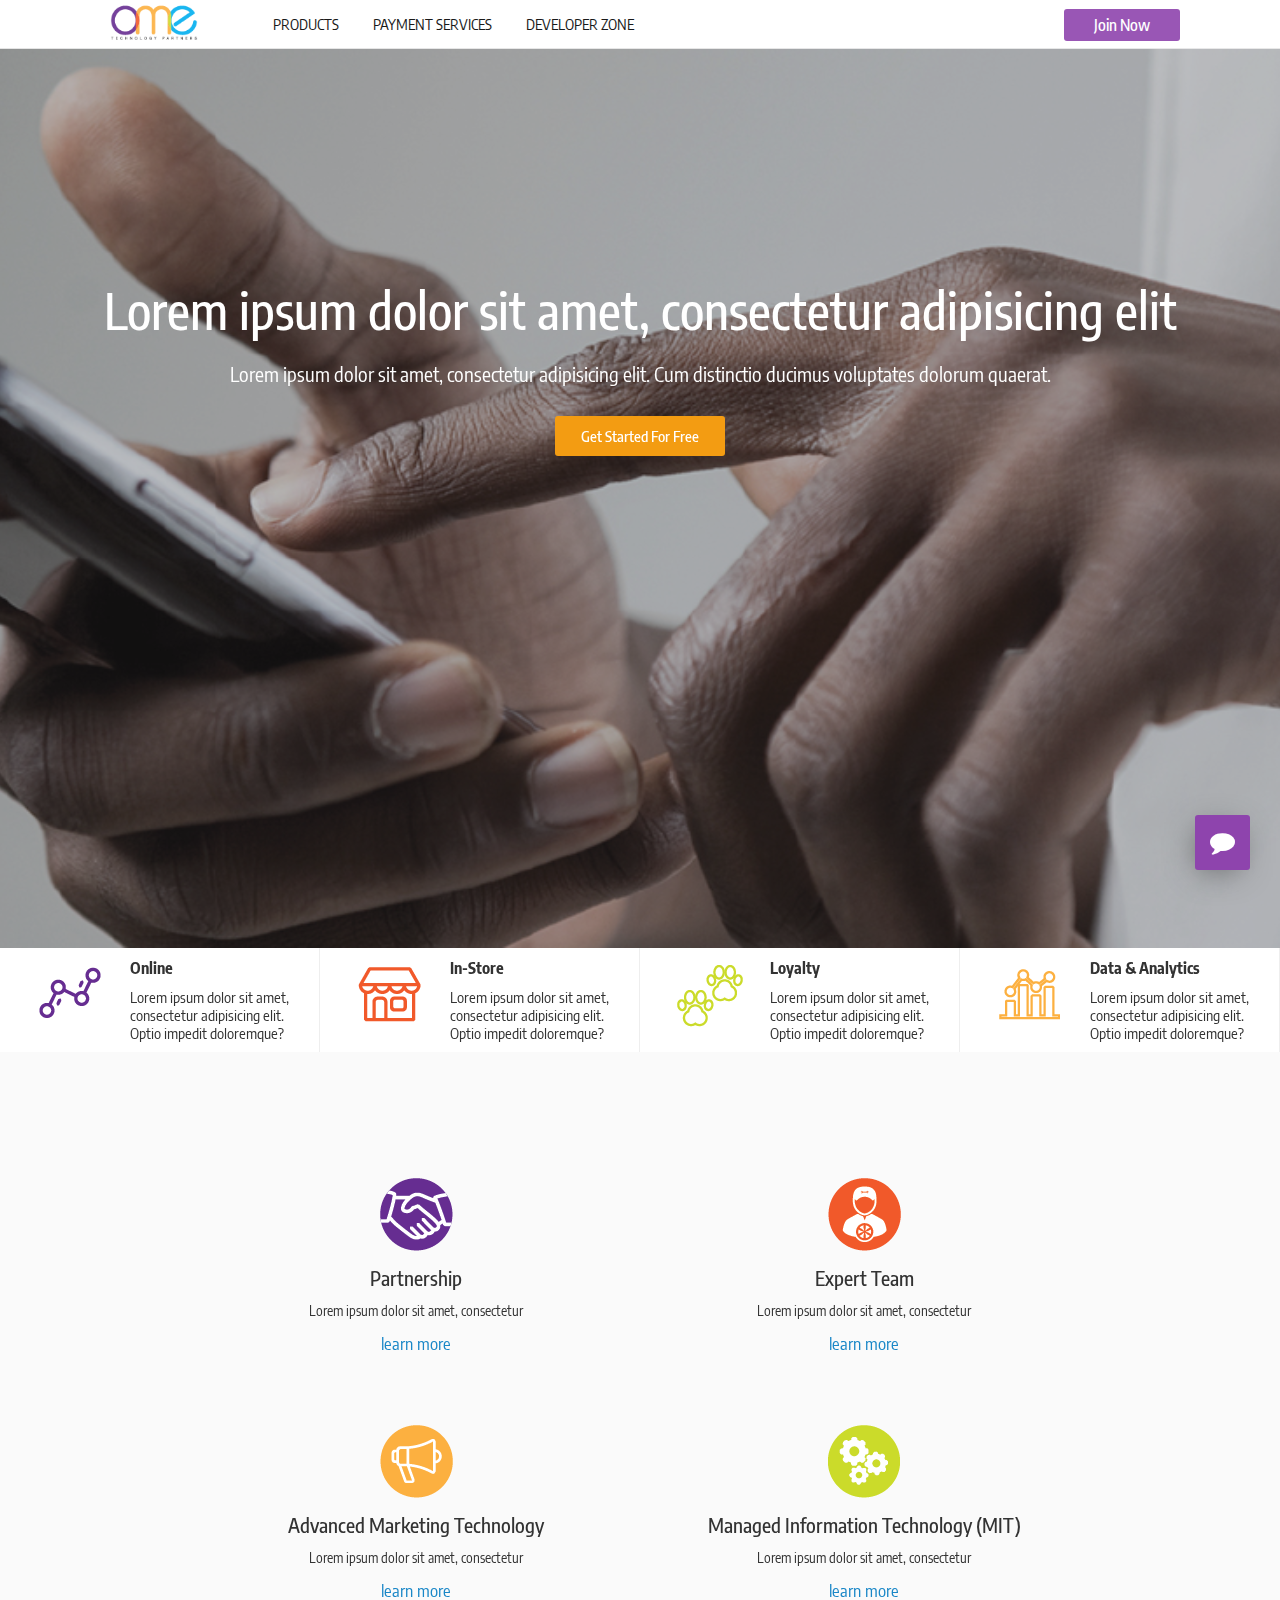
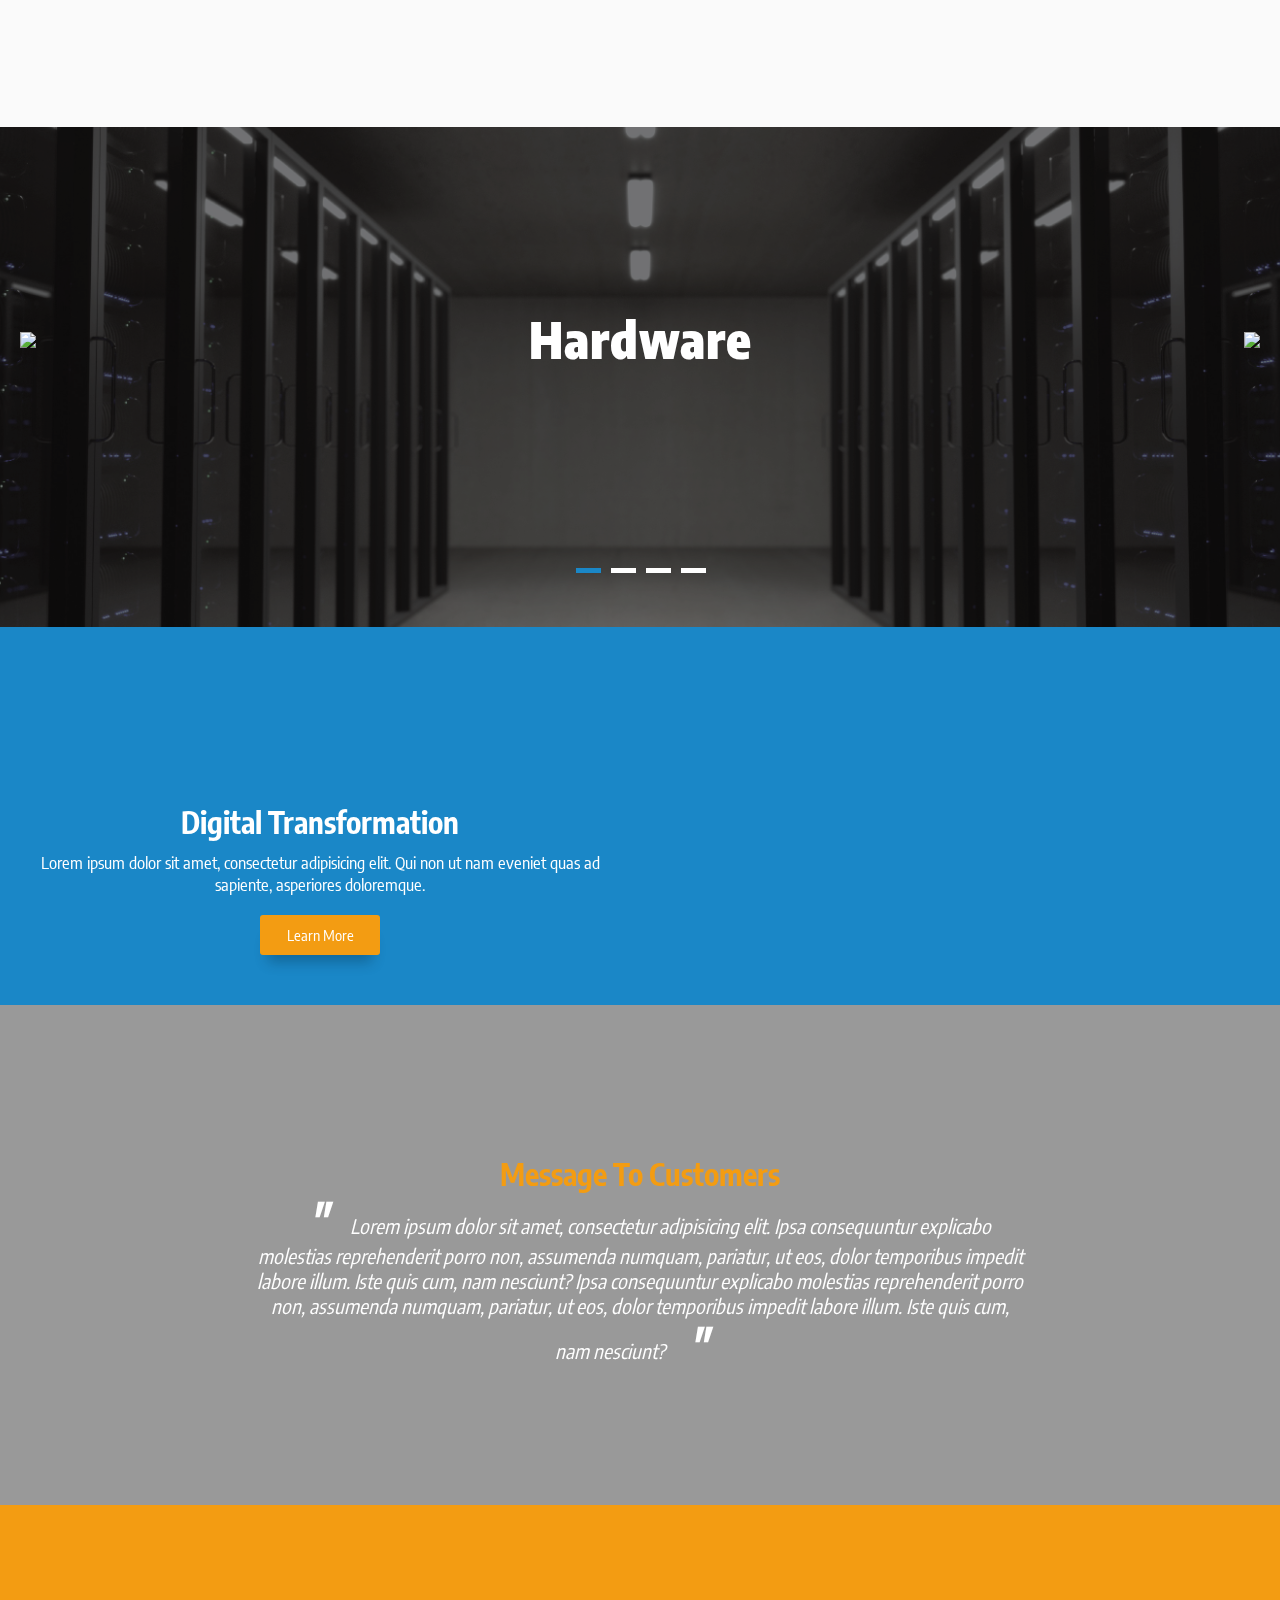
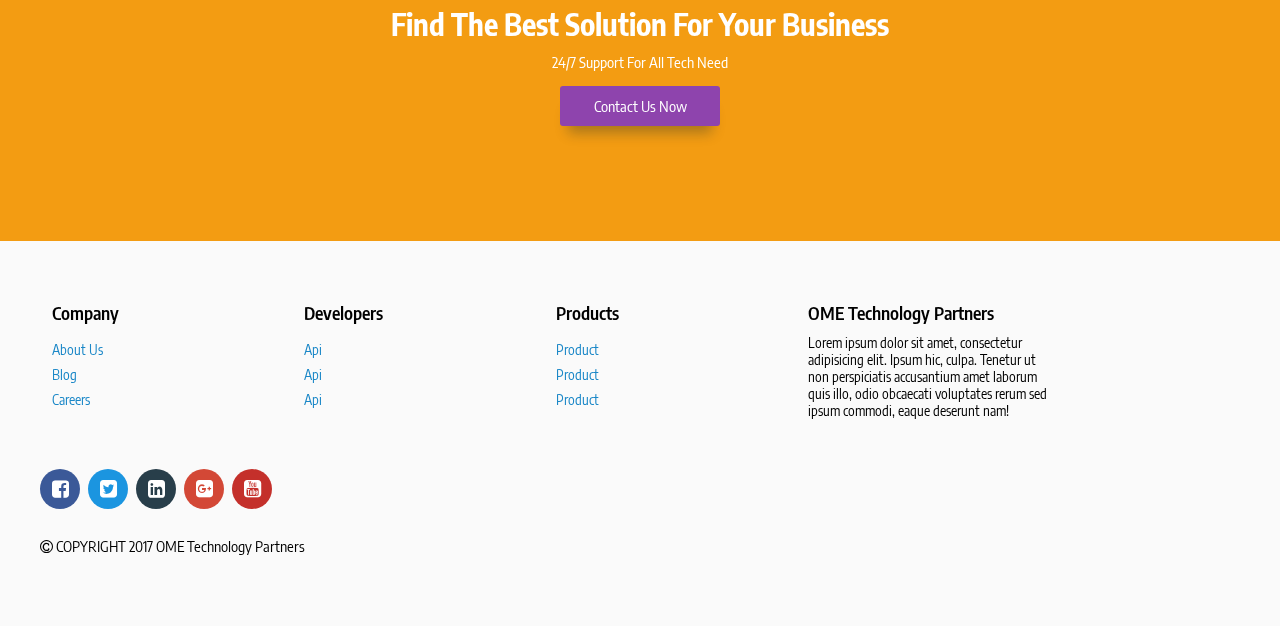
==== commit da198215: "Resposnsive started" ====
--- a/index.html
+++ b/index.html
@@ -3,6 +3,7 @@
 <head>
     <meta charset="UTF-8">
     <title>OME Tech Partners</title>
+    <meta name="viewport" content="width=device-width, initial-scale=1">
     <link rel="stylesheet" href="public/css/libs.css">
     <link rel="stylesheet" href="public/css/style.css">
 </head>
--- a/public/css/libs.css
+++ b/public/css/libs.css
@@ -7,4 +7,10 @@
  */.animated{-webkit-animation-duration:1s;animation-duration:1s;-webkit-animation-fill-mode:both;animation-fill-mode:both}.animated.infinite{-webkit-animation-iteration-count:infinite;animation-iteration-count:infinite}.animated.hinge{-webkit-animation-duration:2s;animation-duration:2s}.animated.bounceIn,.animated.bounceOut,.animated.flipOutX,.animated.flipOutY{-webkit-animation-duration:.75s;animation-duration:.75s}@-webkit-keyframes bounce{0%,20%,53%,80%,to{-webkit-animation-timing-function:cubic-bezier(.215,.61,.355,1);animation-timing-function:cubic-bezier(.215,.61,.355,1);-webkit-transform:translateZ(0);transform:translateZ(0)}40%,43%{-webkit-transform:translate3d(0,-30px,0);transform:translate3d(0,-30px,0)}40%,43%,70%{-webkit-animation-timing-function:cubic-bezier(.755,.05,.855,.06);animation-timing-function:cubic-bezier(.755,.05,.855,.06)}70%{-webkit-transform:translate3d(0,-15px,0);transform:translate3d(0,-15px,0)}90%{-webkit-transform:translate3d(0,-4px,0);transform:translate3d(0,-4px,0)}}@keyframes bounce{0%,20%,53%,80%,to{-webkit-animation-timing-function:cubic-bezier(.215,.61,.355,1);animation-timing-function:cubic-bezier(.215,.61,.355,1);-webkit-transform:translateZ(0);transform:translateZ(0)}40%,43%{-webkit-transform:translate3d(0,-30px,0);transform:translate3d(0,-30px,0)}40%,43%,70%{-webkit-animation-timing-function:cubic-bezier(.755,.05,.855,.06);animation-timing-function:cubic-bezier(.755,.05,.855,.06)}70%{-webkit-transform:translate3d(0,-15px,0);transform:translate3d(0,-15px,0)}90%{-webkit-transform:translate3d(0,-4px,0);transform:translate3d(0,-4px,0)}}.bounce{-webkit-animation-name:bounce;animation-name:bounce;-webkit-transform-origin:center bottom;transform-origin:center bottom}@-webkit-keyframes flash{0%,50%,to{opacity:1}25%,75%{opacity:0}}@keyframes flash{0%,50%,to{opacity:1}25%,75%{opacity:0}}.flash{-webkit-animation-name:flash;animation-name:flash}@-webkit-keyframes pulse{0%{-webkit-transform:scaleX(1);transform:scaleX(1)}50%{-webkit-transform:scale3d(1.05,1.05,1.05);transform:scale3d(1.05,1.05,1.05)}to{-webkit-transform:scaleX(1);transform:scaleX(1)}}@keyframes pulse{0%{-webkit-transform:scaleX(1);transform:scaleX(1)}50%{-webkit-transform:scale3d(1.05,1.05,1.05);transform:scale3d(1.05,1.05,1.05)}to{-webkit-transform:scaleX(1);transform:scaleX(1)}}.pulse{-webkit-animation-name:pulse;animation-name:pulse}@-webkit-keyframes rubberBand{0%{-webkit-transform:scaleX(1);transform:scaleX(1)}30%{-webkit-transform:scale3d(1.25,.75,1);transform:scale3d(1.25,.75,1)}40%{-webkit-transform:scale3d(.75,1.25,1);transform:scale3d(.75,1.25,1)}50%{-webkit-transform:scale3d(1.15,.85,1);transform:scale3d(1.15,.85,1)}65%{-webkit-transform:scale3d(.95,1.05,1);transform:scale3d(.95,1.05,1)}75%{-webkit-transform:scale3d(1.05,.95,1);transform:scale3d(1.05,.95,1)}to{-webkit-transform:scaleX(1);transform:scaleX(1)}}@keyframes rubberBand{0%{-webkit-transform:scaleX(1);transform:scaleX(1)}30%{-webkit-transform:scale3d(1.25,.75,1);transform:scale3d(1.25,.75,1)}40%{-webkit-transform:scale3d(.75,1.25,1);transform:scale3d(.75,1.25,1)}50%{-webkit-transform:scale3d(1.15,.85,1);transform:scale3d(1.15,.85,1)}65%{-webkit-transform:scale3d(.95,1.05,1);transform:scale3d(.95,1.05,1)}75%{-webkit-transform:scale3d(1.05,.95,1);transform:scale3d(1.05,.95,1)}to{-webkit-transform:scaleX(1);transform:scaleX(1)}}.rubberBand{-webkit-animation-name:rubberBand;animation-name:rubberBand}@-webkit-keyframes shake{0%,to{-webkit-transform:translateZ(0);transform:translateZ(0)}10%,30%,50%,70%,90%{-webkit-transform:translate3d(-10px,0,0);transform:translate3d(-10px,0,0)}20%,40%,60%,80%{-webkit-transform:translate3d(10px,0,0);transform:translate3d(10px,0,0)}}@keyframes shake{0%,to{-webkit-transform:translateZ(0);transform:translateZ(0)}10%,30%,50%,70%,90%{-webkit-transform:translate3d(-10px,0,0);transform:translate3d(-10px,0,0)}20%,40%,60%,80%{-webkit-transform:translate3d(10px,0,0);transform:translate3d(10px,0,0)}}.shake{-webkit-animation-name:shake;animation-name:shake}@-webkit-keyframes headShake{0%{-webkit-transform:translateX(0);transform:translateX(0)}6.5%{-webkit-transform:translateX(-6px) rotateY(-9deg);transform:translateX(-6px) rotateY(-9deg)}18.5%{-webkit-transform:translateX(5px) rotateY(7deg);transform:translateX(5px) rotateY(7deg)}31.5%{-webkit-transform:translateX(-3px) rotateY(-5deg);transform:translateX(-3px) rotateY(-5deg)}43.5%{-webkit-transform:translateX(2px) rotateY(3deg);transform:translateX(2px) rotateY(3deg)}50%{-webkit-transform:translateX(0);transform:translateX(0)}}@keyframes headShake{0%{-webkit-transform:translateX(0);transform:translateX(0)}6.5%{-webkit-transform:translateX(-6px) rotateY(-9deg);transform:translateX(-6px) rotateY(-9deg)}18.5%{-webkit-transform:translateX(5px) rotateY(7deg);transform:translateX(5px) rotateY(7deg)}31.5%{-webkit-transform:translateX(-3px) rotateY(-5deg);transform:translateX(-3px) rotateY(-5deg)}43.5%{-webkit-transform:translateX(2px) rotateY(3deg);transform:translateX(2px) rotateY(3deg)}50%{-webkit-transform:translateX(0);transform:translateX(0)}}.headShake{-webkit-animation-timing-function:ease-in-out;animation-timing-function:ease-in-out;-webkit-animation-name:headShake;animation-name:headShake}@-webkit-keyframes swing{20%{-webkit-transform:rotate(15deg);transform:rotate(15deg)}40%{-webkit-transform:rotate(-10deg);transform:rotate(-10deg)}60%{-webkit-transform:rotate(5deg);transform:rotate(5deg)}80%{-webkit-transform:rotate(-5deg);transform:rotate(-5deg)}to{-webkit-transform:rotate(0deg);transform:rotate(0deg)}}@keyframes swing{20%{-webkit-transform:rotate(15deg);transform:rotate(15deg)}40%{-webkit-transform:rotate(-10deg);transform:rotate(-10deg)}60%{-webkit-transform:rotate(5deg);transform:rotate(5deg)}80%{-webkit-transform:rotate(-5deg);transform:rotate(-5deg)}to{-webkit-transform:rotate(0deg);transform:rotate(0deg)}}.swing{-webkit-transform-origin:top center;transform-origin:top center;-webkit-animation-name:swing;animation-name:swing}@-webkit-keyframes tada{0%{-webkit-transform:scaleX(1);transform:scaleX(1)}10%,20%{-webkit-transform:scale3d(.9,.9,.9) rotate(-3deg);transform:scale3d(.9,.9,.9) rotate(-3deg)}30%,50%,70%,90%{-webkit-transform:scale3d(1.1,1.1,1.1) rotate(3deg);transform:scale3d(1.1,1.1,1.1) rotate(3deg)}40%,60%,80%{-webkit-transform:scale3d(1.1,1.1,1.1) rotate(-3deg);transform:scale3d(1.1,1.1,1.1) rotate(-3deg)}to{-webkit-transform:scaleX(1);transform:scaleX(1)}}@keyframes tada{0%{-webkit-transform:scaleX(1);transform:scaleX(1)}10%,20%{-webkit-transform:scale3d(.9,.9,.9) rotate(-3deg);transform:scale3d(.9,.9,.9) rotate(-3deg)}30%,50%,70%,90%{-webkit-transform:scale3d(1.1,1.1,1.1) rotate(3deg);transform:scale3d(1.1,1.1,1.1) rotate(3deg)}40%,60%,80%{-webkit-transform:scale3d(1.1,1.1,1.1) rotate(-3deg);transform:scale3d(1.1,1.1,1.1) rotate(-3deg)}to{-webkit-transform:scaleX(1);transform:scaleX(1)}}.tada{-webkit-animation-name:tada;animation-name:tada}@-webkit-keyframes wobble{0%{-webkit-transform:none;transform:none}15%{-webkit-transform:translate3d(-25%,0,0) rotate(-5deg);transform:translate3d(-25%,0,0) rotate(-5deg)}30%{-webkit-transform:translate3d(20%,0,0) rotate(3deg);transform:translate3d(20%,0,0) rotate(3deg)}45%{-webkit-transform:translate3d(-15%,0,0) rotate(-3deg);transform:translate3d(-15%,0,0) rotate(-3deg)}60%{-webkit-transform:translate3d(10%,0,0) rotate(2deg);transform:translate3d(10%,0,0) rotate(2deg)}75%{-webkit-transform:translate3d(-5%,0,0) rotate(-1deg);transform:translate3d(-5%,0,0) rotate(-1deg)}to{-webkit-transform:none;transform:none}}@keyframes wobble{0%{-webkit-transform:none;transform:none}15%{-webkit-transform:translate3d(-25%,0,0) rotate(-5deg);transform:translate3d(-25%,0,0) rotate(-5deg)}30%{-webkit-transform:translate3d(20%,0,0) rotate(3deg);transform:translate3d(20%,0,0) rotate(3deg)}45%{-webkit-transform:translate3d(-15%,0,0) rotate(-3deg);transform:translate3d(-15%,0,0) rotate(-3deg)}60%{-webkit-transform:translate3d(10%,0,0) rotate(2deg);transform:translate3d(10%,0,0) rotate(2deg)}75%{-webkit-transform:translate3d(-5%,0,0) rotate(-1deg);transform:translate3d(-5%,0,0) rotate(-1deg)}to{-webkit-transform:none;transform:none}}.wobble{-webkit-animation-name:wobble;animation-name:wobble}@-webkit-keyframes jello{0%,11.1%,to{-webkit-transform:none;transform:none}22.2%{-webkit-transform:skewX(-12.5deg) skewY(-12.5deg);transform:skewX(-12.5deg) skewY(-12.5deg)}33.3%{-webkit-transform:skewX(6.25deg) skewY(6.25deg);transform:skewX(6.25deg) skewY(6.25deg)}44.4%{-webkit-transform:skewX(-3.125deg) skewY(-3.125deg);transform:skewX(-3.125deg) skewY(-3.125deg)}55.5%{-webkit-transform:skewX(1.5625deg) skewY(1.5625deg);transform:skewX(1.5625deg) skewY(1.5625deg)}66.6%{-webkit-transform:skewX(-.78125deg) skewY(-.78125deg);transform:skewX(-.78125deg) skewY(-.78125deg)}77.7%{-webkit-transform:skewX(.390625deg) skewY(.390625deg);transform:skewX(.390625deg) skewY(.390625deg)}88.8%{-webkit-transform:skewX(-.1953125deg) skewY(-.1953125deg);transform:skewX(-.1953125deg) skewY(-.1953125deg)}}@keyframes jello{0%,11.1%,to{-webkit-transform:none;transform:none}22.2%{-webkit-transform:skewX(-12.5deg) skewY(-12.5deg);transform:skewX(-12.5deg) skewY(-12.5deg)}33.3%{-webkit-transform:skewX(6.25deg) skewY(6.25deg);transform:skewX(6.25deg) skewY(6.25deg)}44.4%{-webkit-transform:skewX(-3.125deg) skewY(-3.125deg);transform:skewX(-3.125deg) skewY(-3.125deg)}55.5%{-webkit-transform:skewX(1.5625deg) skewY(1.5625deg);transform:skewX(1.5625deg) skewY(1.5625deg)}66.6%{-webkit-transform:skewX(-.78125deg) skewY(-.78125deg);transform:skewX(-.78125deg) skewY(-.78125deg)}77.7%{-webkit-transform:skewX(.390625deg) skewY(.390625deg);transform:skewX(.390625deg) skewY(.390625deg)}88.8%{-webkit-transform:skewX(-.1953125deg) skewY(-.1953125deg);transform:skewX(-.1953125deg) skewY(-.1953125deg)}}.jello{-webkit-animation-name:jello;animation-name:jello;-webkit-transform-origin:center;transform-origin:center}@-webkit-keyframes bounceIn{0%,20%,40%,60%,80%,to{-webkit-animation-timing-function:cubic-bezier(.215,.61,.355,1);animation-timing-function:cubic-bezier(.215,.61,.355,1)}0%{opacity:0;-webkit-transform:scale3d(.3,.3,.3);transform:scale3d(.3,.3,.3)}20%{-webkit-transform:scale3d(1.1,1.1,1.1);transform:scale3d(1.1,1.1,1.1)}40%{-webkit-transform:scale3d(.9,.9,.9);transform:scale3d(.9,.9,.9)}60%{opacity:1;-webkit-transform:scale3d(1.03,1.03,1.03);transform:scale3d(1.03,1.03,1.03)}80%{-webkit-transform:scale3d(.97,.97,.97);transform:scale3d(.97,.97,.97)}to{opacity:1;-webkit-transform:scaleX(1);transform:scaleX(1)}}@keyframes bounceIn{0%,20%,40%,60%,80%,to{-webkit-animation-timing-function:cubic-bezier(.215,.61,.355,1);animation-timing-function:cubic-bezier(.215,.61,.355,1)}0%{opacity:0;-webkit-transform:scale3d(.3,.3,.3);transform:scale3d(.3,.3,.3)}20%{-webkit-transform:scale3d(1.1,1.1,1.1);transform:scale3d(1.1,1.1,1.1)}40%{-webkit-transform:scale3d(.9,.9,.9);transform:scale3d(.9,.9,.9)}60%{opacity:1;-webkit-transform:scale3d(1.03,1.03,1.03);transform:scale3d(1.03,1.03,1.03)}80%{-webkit-transform:scale3d(.97,.97,.97);transform:scale3d(.97,.97,.97)}to{opacity:1;-webkit-transform:scaleX(1);transform:scaleX(1)}}.bounceIn{-webkit-animation-name:bounceIn;animation-name:bounceIn}@-webkit-keyframes bounceInDown{0%,60%,75%,90%,to{-webkit-animation-timing-function:cubic-bezier(.215,.61,.355,1);animation-timing-function:cubic-bezier(.215,.61,.355,1)}0%{opacity:0;-webkit-transform:translate3d(0,-3000px,0);transform:translate3d(0,-3000px,0)}60%{opacity:1;-webkit-transform:translate3d(0,25px,0);transform:translate3d(0,25px,0)}75%{-webkit-transform:translate3d(0,-10px,0);transform:translate3d(0,-10px,0)}90%{-webkit-transform:translate3d(0,5px,0);transform:translate3d(0,5px,0)}to{-webkit-transform:none;transform:none}}@keyframes bounceInDown{0%,60%,75%,90%,to{-webkit-animation-timing-function:cubic-bezier(.215,.61,.355,1);animation-timing-function:cubic-bezier(.215,.61,.355,1)}0%{opacity:0;-webkit-transform:translate3d(0,-3000px,0);transform:translate3d(0,-3000px,0)}60%{opacity:1;-webkit-transform:translate3d(0,25px,0);transform:translate3d(0,25px,0)}75%{-webkit-transform:translate3d(0,-10px,0);transform:translate3d(0,-10px,0)}90%{-webkit-transform:translate3d(0,5px,0);transform:translate3d(0,5px,0)}to{-webkit-transform:none;transform:none}}.bounceInDown{-webkit-animation-name:bounceInDown;animation-name:bounceInDown}@-webkit-keyframes bounceInLeft{0%,60%,75%,90%,to{-webkit-animation-timing-function:cubic-bezier(.215,.61,.355,1);animation-timing-function:cubic-bezier(.215,.61,.355,1)}0%{opacity:0;-webkit-transform:translate3d(-3000px,0,0);transform:translate3d(-3000px,0,0)}60%{opacity:1;-webkit-transform:translate3d(25px,0,0);transform:translate3d(25px,0,0)}75%{-webkit-transform:translate3d(-10px,0,0);transform:translate3d(-10px,0,0)}90%{-webkit-transform:translate3d(5px,0,0);transform:translate3d(5px,0,0)}to{-webkit-transform:none;transform:none}}@keyframes bounceInLeft{0%,60%,75%,90%,to{-webkit-animation-timing-function:cubic-bezier(.215,.61,.355,1);animation-timing-function:cubic-bezier(.215,.61,.355,1)}0%{opacity:0;-webkit-transform:translate3d(-3000px,0,0);transform:translate3d(-3000px,0,0)}60%{opacity:1;-webkit-transform:translate3d(25px,0,0);transform:translate3d(25px,0,0)}75%{-webkit-transform:translate3d(-10px,0,0);transform:translate3d(-10px,0,0)}90%{-webkit-transform:translate3d(5px,0,0);transform:translate3d(5px,0,0)}to{-webkit-transform:none;transform:none}}.bounceInLeft{-webkit-animation-name:bounceInLeft;animation-name:bounceInLeft}@-webkit-keyframes bounceInRight{0%,60%,75%,90%,to{-webkit-animation-timing-function:cubic-bezier(.215,.61,.355,1);animation-timing-function:cubic-bezier(.215,.61,.355,1)}0%{opacity:0;-webkit-transform:translate3d(3000px,0,0);transform:translate3d(3000px,0,0)}60%{opacity:1;-webkit-transform:translate3d(-25px,0,0);transform:translate3d(-25px,0,0)}75%{-webkit-transform:translate3d(10px,0,0);transform:translate3d(10px,0,0)}90%{-webkit-transform:translate3d(-5px,0,0);transform:translate3d(-5px,0,0)}to{-webkit-transform:none;transform:none}}@keyframes bounceInRight{0%,60%,75%,90%,to{-webkit-animation-timing-function:cubic-bezier(.215,.61,.355,1);animation-timing-function:cubic-bezier(.215,.61,.355,1)}0%{opacity:0;-webkit-transform:translate3d(3000px,0,0);transform:translate3d(3000px,0,0)}60%{opacity:1;-webkit-transform:translate3d(-25px,0,0);transform:translate3d(-25px,0,0)}75%{-webkit-transform:translate3d(10px,0,0);transform:translate3d(10px,0,0)}90%{-webkit-transform:translate3d(-5px,0,0);transform:translate3d(-5px,0,0)}to{-webkit-transform:none;transform:none}}.bounceInRight{-webkit-animation-name:bounceInRight;animation-name:bounceInRight}@-webkit-keyframes bounceInUp{0%,60%,75%,90%,to{-webkit-animation-timing-function:cubic-bezier(.215,.61,.355,1);animation-timing-function:cubic-bezier(.215,.61,.355,1)}0%{opacity:0;-webkit-transform:translate3d(0,3000px,0);transform:translate3d(0,3000px,0)}60%{opacity:1;-webkit-transform:translate3d(0,-20px,0);transform:translate3d(0,-20px,0)}75%{-webkit-transform:translate3d(0,10px,0);transform:translate3d(0,10px,0)}90%{-webkit-transform:translate3d(0,-5px,0);transform:translate3d(0,-5px,0)}to{-webkit-transform:translateZ(0);transform:translateZ(0)}}@keyframes bounceInUp{0%,60%,75%,90%,to{-webkit-animation-timing-function:cubic-bezier(.215,.61,.355,1);animation-timing-function:cubic-bezier(.215,.61,.355,1)}0%{opacity:0;-webkit-transform:translate3d(0,3000px,0);transform:translate3d(0,3000px,0)}60%{opacity:1;-webkit-transform:translate3d(0,-20px,0);transform:translate3d(0,-20px,0)}75%{-webkit-transform:translate3d(0,10px,0);transform:translate3d(0,10px,0)}90%{-webkit-transform:translate3d(0,-5px,0);transform:translate3d(0,-5px,0)}to{-webkit-transform:translateZ(0);transform:translateZ(0)}}.bounceInUp{-webkit-animation-name:bounceInUp;animation-name:bounceInUp}@-webkit-keyframes bounceOut{20%{-webkit-transform:scale3d(.9,.9,.9);transform:scale3d(.9,.9,.9)}50%,55%{opacity:1;-webkit-transform:scale3d(1.1,1.1,1.1);transform:scale3d(1.1,1.1,1.1)}to{opacity:0;-webkit-transform:scale3d(.3,.3,.3);transform:scale3d(.3,.3,.3)}}@keyframes bounceOut{20%{-webkit-transform:scale3d(.9,.9,.9);transform:scale3d(.9,.9,.9)}50%,55%{opacity:1;-webkit-transform:scale3d(1.1,1.1,1.1);transform:scale3d(1.1,1.1,1.1)}to{opacity:0;-webkit-transform:scale3d(.3,.3,.3);transform:scale3d(.3,.3,.3)}}.bounceOut{-webkit-animation-name:bounceOut;animation-name:bounceOut}@-webkit-keyframes bounceOutDown{20%{-webkit-transform:translate3d(0,10px,0);transform:translate3d(0,10px,0)}40%,45%{opacity:1;-webkit-transform:translate3d(0,-20px,0);transform:translate3d(0,-20px,0)}to{opacity:0;-webkit-transform:translate3d(0,2000px,0);transform:translate3d(0,2000px,0)}}@keyframes bounceOutDown{20%{-webkit-transform:translate3d(0,10px,0);transform:translate3d(0,10px,0)}40%,45%{opacity:1;-webkit-transform:translate3d(0,-20px,0);transform:translate3d(0,-20px,0)}to{opacity:0;-webkit-transform:translate3d(0,2000px,0);transform:translate3d(0,2000px,0)}}.bounceOutDown{-webkit-animation-name:bounceOutDown;animation-name:bounceOutDown}@-webkit-keyframes bounceOutLeft{20%{opacity:1;-webkit-transform:translate3d(20px,0,0);transform:translate3d(20px,0,0)}to{opacity:0;-webkit-transform:translate3d(-2000px,0,0);transform:translate3d(-2000px,0,0)}}@keyframes bounceOutLeft{20%{opacity:1;-webkit-transform:translate3d(20px,0,0);transform:translate3d(20px,0,0)}to{opacity:0;-webkit-transform:translate3d(-2000px,0,0);transform:translate3d(-2000px,0,0)}}.bounceOutLeft{-webkit-animation-name:bounceOutLeft;animation-name:bounceOutLeft}@-webkit-keyframes bounceOutRight{20%{opacity:1;-webkit-transform:translate3d(-20px,0,0);transform:translate3d(-20px,0,0)}to{opacity:0;-webkit-transform:translate3d(2000px,0,0);transform:translate3d(2000px,0,0)}}@keyframes bounceOutRight{20%{opacity:1;-webkit-transform:translate3d(-20px,0,0);transform:translate3d(-20px,0,0)}to{opacity:0;-webkit-transform:translate3d(2000px,0,0);transform:translate3d(2000px,0,0)}}.bounceOutRight{-webkit-animation-name:bounceOutRight;animation-name:bounceOutRight}@-webkit-keyframes bounceOutUp{20%{-webkit-transform:translate3d(0,-10px,0);transform:translate3d(0,-10px,0)}40%,45%{opacity:1;-webkit-transform:translate3d(0,20px,0);transform:translate3d(0,20px,0)}to{opacity:0;-webkit-transform:translate3d(0,-2000px,0);transform:translate3d(0,-2000px,0)}}@keyframes bounceOutUp{20%{-webkit-transform:translate3d(0,-10px,0);transform:translate3d(0,-10px,0)}40%,45%{opacity:1;-webkit-transform:translate3d(0,20px,0);transform:translate3d(0,20px,0)}to{opacity:0;-webkit-transform:translate3d(0,-2000px,0);transform:translate3d(0,-2000px,0)}}.bounceOutUp{-webkit-animation-name:bounceOutUp;animation-name:bounceOutUp}@-webkit-keyframes fadeIn{0%{opacity:0}to{opacity:1}}@keyframes fadeIn{0%{opacity:0}to{opacity:1}}.fadeIn{-webkit-animation-name:fadeIn;animation-name:fadeIn}@-webkit-keyframes fadeInDown{0%{opacity:0;-webkit-transform:translate3d(0,-100%,0);transform:translate3d(0,-100%,0)}to{opacity:1;-webkit-transform:none;transform:none}}@keyframes fadeInDown{0%{opacity:0;-webkit-transform:translate3d(0,-100%,0);transform:translate3d(0,-100%,0)}to{opacity:1;-webkit-transform:none;transform:none}}.fadeInDown{-webkit-animation-name:fadeInDown;animation-name:fadeInDown}@-webkit-keyframes fadeInDownBig{0%{opacity:0;-webkit-transform:translate3d(0,-2000px,0);transform:translate3d(0,-2000px,0)}to{opacity:1;-webkit-transform:none;transform:none}}@keyframes fadeInDownBig{0%{opacity:0;-webkit-transform:translate3d(0,-2000px,0);transform:translate3d(0,-2000px,0)}to{opacity:1;-webkit-transform:none;transform:none}}.fadeInDownBig{-webkit-animation-name:fadeInDownBig;animation-name:fadeInDownBig}@-webkit-keyframes fadeInLeft{0%{opacity:0;-webkit-transform:translate3d(-100%,0,0);transform:translate3d(-100%,0,0)}to{opacity:1;-webkit-transform:none;transform:none}}@keyframes fadeInLeft{0%{opacity:0;-webkit-transform:translate3d(-100%,0,0);transform:translate3d(-100%,0,0)}to{opacity:1;-webkit-transform:none;transform:none}}.fadeInLeft{-webkit-animation-name:fadeInLeft;animation-name:fadeInLeft}@-webkit-keyframes fadeInLeftBig{0%{opacity:0;-webkit-transform:translate3d(-2000px,0,0);transform:translate3d(-2000px,0,0)}to{opacity:1;-webkit-transform:none;transform:none}}@keyframes fadeInLeftBig{0%{opacity:0;-webkit-transform:translate3d(-2000px,0,0);transform:translate3d(-2000px,0,0)}to{opacity:1;-webkit-transform:none;transform:none}}.fadeInLeftBig{-webkit-animation-name:fadeInLeftBig;animation-name:fadeInLeftBig}@-webkit-keyframes fadeInRight{0%{opacity:0;-webkit-transform:translate3d(100%,0,0);transform:translate3d(100%,0,0)}to{opacity:1;-webkit-transform:none;transform:none}}@keyframes fadeInRight{0%{opacity:0;-webkit-transform:translate3d(100%,0,0);transform:translate3d(100%,0,0)}to{opacity:1;-webkit-transform:none;transform:none}}.fadeInRight{-webkit-animation-name:fadeInRight;animation-name:fadeInRight}@-webkit-keyframes fadeInRightBig{0%{opacity:0;-webkit-transform:translate3d(2000px,0,0);transform:translate3d(2000px,0,0)}to{opacity:1;-webkit-transform:none;transform:none}}@keyframes fadeInRightBig{0%{opacity:0;-webkit-transform:translate3d(2000px,0,0);transform:translate3d(2000px,0,0)}to{opacity:1;-webkit-transform:none;transform:none}}.fadeInRightBig{-webkit-animation-name:fadeInRightBig;animation-name:fadeInRightBig}@-webkit-keyframes fadeInUp{0%{opacity:0;-webkit-transform:translate3d(0,100%,0);transform:translate3d(0,100%,0)}to{opacity:1;-webkit-transform:none;transform:none}}@keyframes fadeInUp{0%{opacity:0;-webkit-transform:translate3d(0,100%,0);transform:translate3d(0,100%,0)}to{opacity:1;-webkit-transform:none;transform:none}}.fadeInUp{-webkit-animation-name:fadeInUp;animation-name:fadeInUp}@-webkit-keyframes fadeInUpBig{0%{opacity:0;-webkit-transform:translate3d(0,2000px,0);transform:translate3d(0,2000px,0)}to{opacity:1;-webkit-transform:none;transform:none}}@keyframes fadeInUpBig{0%{opacity:0;-webkit-transform:translate3d(0,2000px,0);transform:translate3d(0,2000px,0)}to{opacity:1;-webkit-transform:none;transform:none}}.fadeInUpBig{-webkit-animation-name:fadeInUpBig;animation-name:fadeInUpBig}@-webkit-keyframes fadeOut{0%{opacity:1}to{opacity:0}}@keyframes fadeOut{0%{opacity:1}to{opacity:0}}.fadeOut{-webkit-animation-name:fadeOut;animation-name:fadeOut}@-webkit-keyframes fadeOutDown{0%{opacity:1}to{opacity:0;-webkit-transform:translate3d(0,100%,0);transform:translate3d(0,100%,0)}}@keyframes fadeOutDown{0%{opacity:1}to{opacity:0;-webkit-transform:translate3d(0,100%,0);transform:translate3d(0,100%,0)}}.fadeOutDown{-webkit-animation-name:fadeOutDown;animation-name:fadeOutDown}@-webkit-keyframes fadeOutDownBig{0%{opacity:1}to{opacity:0;-webkit-transform:translate3d(0,2000px,0);transform:translate3d(0,2000px,0)}}@keyframes fadeOutDownBig{0%{opacity:1}to{opacity:0;-webkit-transform:translate3d(0,2000px,0);transform:translate3d(0,2000px,0)}}.fadeOutDownBig{-webkit-animation-name:fadeOutDownBig;animation-name:fadeOutDownBig}@-webkit-keyframes fadeOutLeft{0%{opacity:1}to{opacity:0;-webkit-transform:translate3d(-100%,0,0);transform:translate3d(-100%,0,0)}}@keyframes fadeOutLeft{0%{opacity:1}to{opacity:0;-webkit-transform:translate3d(-100%,0,0);transform:translate3d(-100%,0,0)}}.fadeOutLeft{-webkit-animation-name:fadeOutLeft;animation-name:fadeOutLeft}@-webkit-keyframes fadeOutLeftBig{0%{opacity:1}to{opacity:0;-webkit-transform:translate3d(-2000px,0,0);transform:translate3d(-2000px,0,0)}}@keyframes fadeOutLeftBig{0%{opacity:1}to{opacity:0;-webkit-transform:translate3d(-2000px,0,0);transform:translate3d(-2000px,0,0)}}.fadeOutLeftBig{-webkit-animation-name:fadeOutLeftBig;animation-name:fadeOutLeftBig}@-webkit-keyframes fadeOutRight{0%{opacity:1}to{opacity:0;-webkit-transform:translate3d(100%,0,0);transform:translate3d(100%,0,0)}}@keyframes fadeOutRight{0%{opacity:1}to{opacity:0;-webkit-transform:translate3d(100%,0,0);transform:translate3d(100%,0,0)}}.fadeOutRight{-webkit-animation-name:fadeOutRight;animation-name:fadeOutRight}@-webkit-keyframes fadeOutRightBig{0%{opacity:1}to{opacity:0;-webkit-transform:translate3d(2000px,0,0);transform:translate3d(2000px,0,0)}}@keyframes fadeOutRightBig{0%{opacity:1}to{opacity:0;-webkit-transform:translate3d(2000px,0,0);transform:translate3d(2000px,0,0)}}.fadeOutRightBig{-webkit-animation-name:fadeOutRightBig;animation-name:fadeOutRightBig}@-webkit-keyframes fadeOutUp{0%{opacity:1}to{opacity:0;-webkit-transform:translate3d(0,-100%,0);transform:translate3d(0,-100%,0)}}@keyframes fadeOutUp{0%{opacity:1}to{opacity:0;-webkit-transform:translate3d(0,-100%,0);transform:translate3d(0,-100%,0)}}.fadeOutUp{-webkit-animation-name:fadeOutUp;animation-name:fadeOutUp}@-webkit-keyframes fadeOutUpBig{0%{opacity:1}to{opacity:0;-webkit-transform:translate3d(0,-2000px,0);transform:translate3d(0,-2000px,0)}}@keyframes fadeOutUpBig{0%{opacity:1}to{opacity:0;-webkit-transform:translate3d(0,-2000px,0);transform:translate3d(0,-2000px,0)}}.fadeOutUpBig{-webkit-animation-name:fadeOutUpBig;animation-name:fadeOutUpBig}@-webkit-keyframes flip{0%{-webkit-transform:perspective(400px) rotateY(-1turn);transform:perspective(400px) rotateY(-1turn)}0%,40%{-webkit-animation-timing-function:ease-out;animation-timing-function:ease-out}40%{-webkit-transform:perspective(400px) translateZ(150px) rotateY(-190deg);transform:perspective(400px) translateZ(150px) rotateY(-190deg)}50%{-webkit-transform:perspective(400px) translateZ(150px) rotateY(-170deg);transform:perspective(400px) translateZ(150px) rotateY(-170deg)}50%,80%{-webkit-animation-timing-function:ease-in;animation-timing-function:ease-in}80%{-webkit-transform:perspective(400px) scale3d(.95,.95,.95);transform:perspective(400px) scale3d(.95,.95,.95)}to{-webkit-transform:perspective(400px);transform:perspective(400px);-webkit-animation-timing-function:ease-in;animation-timing-function:ease-in}}@keyframes flip{0%{-webkit-transform:perspective(400px) rotateY(-1turn);transform:perspective(400px) rotateY(-1turn)}0%,40%{-webkit-animation-timing-function:ease-out;animation-timing-function:ease-out}40%{-webkit-transform:perspective(400px) translateZ(150px) rotateY(-190deg);transform:perspective(400px) translateZ(150px) rotateY(-190deg)}50%{-webkit-transform:perspective(400px) translateZ(150px) rotateY(-170deg);transform:perspective(400px) translateZ(150px) rotateY(-170deg)}50%,80%{-webkit-animation-timing-function:ease-in;animation-timing-function:ease-in}80%{-webkit-transform:perspective(400px) scale3d(.95,.95,.95);transform:perspective(400px) scale3d(.95,.95,.95)}to{-webkit-transform:perspective(400px);transform:perspective(400px);-webkit-animation-timing-function:ease-in;animation-timing-function:ease-in}}.animated.flip{-webkit-backface-visibility:visible;backface-visibility:visible;-webkit-animation-name:flip;animation-name:flip}@-webkit-keyframes flipInX{0%{-webkit-transform:perspective(400px) rotateX(90deg);transform:perspective(400px) rotateX(90deg);opacity:0}0%,40%{-webkit-animation-timing-function:ease-in;animation-timing-function:ease-in}40%{-webkit-transform:perspective(400px) rotateX(-20deg);transform:perspective(400px) rotateX(-20deg)}60%{-webkit-transform:perspective(400px) rotateX(10deg);transform:perspective(400px) rotateX(10deg);opacity:1}80%{-webkit-transform:perspective(400px) rotateX(-5deg);transform:perspective(400px) rotateX(-5deg)}to{-webkit-transform:perspective(400px);transform:perspective(400px)}}@keyframes flipInX{0%{-webkit-transform:perspective(400px) rotateX(90deg);transform:perspective(400px) rotateX(90deg);opacity:0}0%,40%{-webkit-animation-timing-function:ease-in;animation-timing-function:ease-in}40%{-webkit-transform:perspective(400px) rotateX(-20deg);transform:perspective(400px) rotateX(-20deg)}60%{-webkit-transform:perspective(400px) rotateX(10deg);transform:perspective(400px) rotateX(10deg);opacity:1}80%{-webkit-transform:perspective(400px) rotateX(-5deg);transform:perspective(400px) rotateX(-5deg)}to{-webkit-transform:perspective(400px);transform:perspective(400px)}}.flipInX{-webkit-backface-visibility:visible!important;backface-visibility:visible!important;-webkit-animation-name:flipInX;animation-name:flipInX}@-webkit-keyframes flipInY{0%{-webkit-transform:perspective(400px) rotateY(90deg);transform:perspective(400px) rotateY(90deg);opacity:0}0%,40%{-webkit-animation-timing-function:ease-in;animation-timing-function:ease-in}40%{-webkit-transform:perspective(400px) rotateY(-20deg);transform:perspective(400px) rotateY(-20deg)}60%{-webkit-transform:perspective(400px) rotateY(10deg);transform:perspective(400px) rotateY(10deg);opacity:1}80%{-webkit-transform:perspective(400px) rotateY(-5deg);transform:perspective(400px) rotateY(-5deg)}to{-webkit-transform:perspective(400px);transform:perspective(400px)}}@keyframes flipInY{0%{-webkit-transform:perspective(400px) rotateY(90deg);transform:perspective(400px) rotateY(90deg);opacity:0}0%,40%{-webkit-animation-timing-function:ease-in;animation-timing-function:ease-in}40%{-webkit-transform:perspective(400px) rotateY(-20deg);transform:perspective(400px) rotateY(-20deg)}60%{-webkit-transform:perspective(400px) rotateY(10deg);transform:perspective(400px) rotateY(10deg);opacity:1}80%{-webkit-transform:perspective(400px) rotateY(-5deg);transform:perspective(400px) rotateY(-5deg)}to{-webkit-transform:perspective(400px);transform:perspective(400px)}}.flipInY{-webkit-backface-visibility:visible!important;backface-visibility:visible!important;-webkit-animation-name:flipInY;animation-name:flipInY}@-webkit-keyframes flipOutX{0%{-webkit-transform:perspective(400px);transform:perspective(400px)}30%{-webkit-transform:perspective(400px) rotateX(-20deg);transform:perspective(400px) rotateX(-20deg);opacity:1}to{-webkit-transform:perspective(400px) rotateX(90deg);transform:perspective(400px) rotateX(90deg);opacity:0}}@keyframes flipOutX{0%{-webkit-transform:perspective(400px);transform:perspective(400px)}30%{-webkit-transform:perspective(400px) rotateX(-20deg);transform:perspective(400px) rotateX(-20deg);opacity:1}to{-webkit-transform:perspective(400px) rotateX(90deg);transform:perspective(400px) rotateX(90deg);opacity:0}}.flipOutX{-webkit-animation-name:flipOutX;animation-name:flipOutX;-webkit-backface-visibility:visible!important;backface-visibility:visible!important}@-webkit-keyframes flipOutY{0%{-webkit-transform:perspective(400px);transform:perspective(400px)}30%{-webkit-transform:perspective(400px) rotateY(-15deg);transform:perspective(400px) rotateY(-15deg);opacity:1}to{-webkit-transform:perspective(400px) rotateY(90deg);transform:perspective(400px) rotateY(90deg);opacity:0}}@keyframes flipOutY{0%{-webkit-transform:perspective(400px);transform:perspective(400px)}30%{-webkit-transform:perspective(400px) rotateY(-15deg);transform:perspective(400px) rotateY(-15deg);opacity:1}to{-webkit-transform:perspective(400px) rotateY(90deg);transform:perspective(400px) rotateY(90deg);opacity:0}}.flipOutY{-webkit-backface-visibility:visible!important;backface-visibility:visible!important;-webkit-animation-name:flipOutY;animation-name:flipOutY}@-webkit-keyframes lightSpeedIn{0%{-webkit-transform:translate3d(100%,0,0) skewX(-30deg);transform:translate3d(100%,0,0) skewX(-30deg);opacity:0}60%{-webkit-transform:skewX(20deg);transform:skewX(20deg)}60%,80%{opacity:1}80%{-webkit-transform:skewX(-5deg);transform:skewX(-5deg)}to{-webkit-transform:none;transform:none;opacity:1}}@keyframes lightSpeedIn{0%{-webkit-transform:translate3d(100%,0,0) skewX(-30deg);transform:translate3d(100%,0,0) skewX(-30deg);opacity:0}60%{-webkit-transform:skewX(20deg);transform:skewX(20deg)}60%,80%{opacity:1}80%{-webkit-transform:skewX(-5deg);transform:skewX(-5deg)}to{-webkit-transform:none;transform:none;opacity:1}}.lightSpeedIn{-webkit-animation-name:lightSpeedIn;animation-name:lightSpeedIn;-webkit-animation-timing-function:ease-out;animation-timing-function:ease-out}@-webkit-keyframes lightSpeedOut{0%{opacity:1}to{-webkit-transform:translate3d(100%,0,0) skewX(30deg);transform:translate3d(100%,0,0) skewX(30deg);opacity:0}}@keyframes lightSpeedOut{0%{opacity:1}to{-webkit-transform:translate3d(100%,0,0) skewX(30deg);transform:translate3d(100%,0,0) skewX(30deg);opacity:0}}.lightSpeedOut{-webkit-animation-name:lightSpeedOut;animation-name:lightSpeedOut;-webkit-animation-timing-function:ease-in;animation-timing-function:ease-in}@-webkit-keyframes rotateIn{0%{transform-origin:center;-webkit-transform:rotate(-200deg);transform:rotate(-200deg);opacity:0}0%,to{-webkit-transform-origin:center}to{transform-origin:center;-webkit-transform:none;transform:none;opacity:1}}@keyframes rotateIn{0%{transform-origin:center;-webkit-transform:rotate(-200deg);transform:rotate(-200deg);opacity:0}0%,to{-webkit-transform-origin:center}to{transform-origin:center;-webkit-transform:none;transform:none;opacity:1}}.rotateIn{-webkit-animation-name:rotateIn;animation-name:rotateIn}@-webkit-keyframes rotateInDownLeft{0%{transform-origin:left bottom;-webkit-transform:rotate(-45deg);transform:rotate(-45deg);opacity:0}0%,to{-webkit-transform-origin:left bottom}to{transform-origin:left bottom;-webkit-transform:none;transform:none;opacity:1}}@keyframes rotateInDownLeft{0%{transform-origin:left bottom;-webkit-transform:rotate(-45deg);transform:rotate(-45deg);opacity:0}0%,to{-webkit-transform-origin:left bottom}to{transform-origin:left bottom;-webkit-transform:none;transform:none;opacity:1}}.rotateInDownLeft{-webkit-animation-name:rotateInDownLeft;animation-name:rotateInDownLeft}@-webkit-keyframes rotateInDownRight{0%{transform-origin:right bottom;-webkit-transform:rotate(45deg);transform:rotate(45deg);opacity:0}0%,to{-webkit-transform-origin:right bottom}to{transform-origin:right bottom;-webkit-transform:none;transform:none;opacity:1}}@keyframes rotateInDownRight{0%{transform-origin:right bottom;-webkit-transform:rotate(45deg);transform:rotate(45deg);opacity:0}0%,to{-webkit-transform-origin:right bottom}to{transform-origin:right bottom;-webkit-transform:none;transform:none;opacity:1}}.rotateInDownRight{-webkit-animation-name:rotateInDownRight;animation-name:rotateInDownRight}@-webkit-keyframes rotateInUpLeft{0%{transform-origin:left bottom;-webkit-transform:rotate(45deg);transform:rotate(45deg);opacity:0}0%,to{-webkit-transform-origin:left bottom}to{transform-origin:left bottom;-webkit-transform:none;transform:none;opacity:1}}@keyframes rotateInUpLeft{0%{transform-origin:left bottom;-webkit-transform:rotate(45deg);transform:rotate(45deg);opacity:0}0%,to{-webkit-transform-origin:left bottom}to{transform-origin:left bottom;-webkit-transform:none;transform:none;opacity:1}}.rotateInUpLeft{-webkit-animation-name:rotateInUpLeft;animation-name:rotateInUpLeft}@-webkit-keyframes rotateInUpRight{0%{transform-origin:right bottom;-webkit-transform:rotate(-90deg);transform:rotate(-90deg);opacity:0}0%,to{-webkit-transform-origin:right bottom}to{transform-origin:right bottom;-webkit-transform:none;transform:none;opacity:1}}@keyframes rotateInUpRight{0%{transform-origin:right bottom;-webkit-transform:rotate(-90deg);transform:rotate(-90deg);opacity:0}0%,to{-webkit-transform-origin:right bottom}to{transform-origin:right bottom;-webkit-transform:none;transform:none;opacity:1}}.rotateInUpRight{-webkit-animation-name:rotateInUpRight;animation-name:rotateInUpRight}@-webkit-keyframes rotateOut{0%{transform-origin:center;opacity:1}0%,to{-webkit-transform-origin:center}to{transform-origin:center;-webkit-transform:rotate(200deg);transform:rotate(200deg);opacity:0}}@keyframes rotateOut{0%{transform-origin:center;opacity:1}0%,to{-webkit-transform-origin:center}to{transform-origin:center;-webkit-transform:rotate(200deg);transform:rotate(200deg);opacity:0}}.rotateOut{-webkit-animation-name:rotateOut;animation-name:rotateOut}@-webkit-keyframes rotateOutDownLeft{0%{transform-origin:left bottom;opacity:1}0%,to{-webkit-transform-origin:left bottom}to{transform-origin:left bottom;-webkit-transform:rotate(45deg);transform:rotate(45deg);opacity:0}}@keyframes rotateOutDownLeft{0%{transform-origin:left bottom;opacity:1}0%,to{-webkit-transform-origin:left bottom}to{transform-origin:left bottom;-webkit-transform:rotate(45deg);transform:rotate(45deg);opacity:0}}.rotateOutDownLeft{-webkit-animation-name:rotateOutDownLeft;animation-name:rotateOutDownLeft}@-webkit-keyframes rotateOutDownRight{0%{transform-origin:right bottom;opacity:1}0%,to{-webkit-transform-origin:right bottom}to{transform-origin:right bottom;-webkit-transform:rotate(-45deg);transform:rotate(-45deg);opacity:0}}@keyframes rotateOutDownRight{0%{transform-origin:right bottom;opacity:1}0%,to{-webkit-transform-origin:right bottom}to{transform-origin:right bottom;-webkit-transform:rotate(-45deg);transform:rotate(-45deg);opacity:0}}.rotateOutDownRight{-webkit-animation-name:rotateOutDownRight;animation-name:rotateOutDownRight}@-webkit-keyframes rotateOutUpLeft{0%{transform-origin:left bottom;opacity:1}0%,to{-webkit-transform-origin:left bottom}to{transform-origin:left bottom;-webkit-transform:rotate(-45deg);transform:rotate(-45deg);opacity:0}}@keyframes rotateOutUpLeft{0%{transform-origin:left bottom;opacity:1}0%,to{-webkit-transform-origin:left bottom}to{transform-origin:left bottom;-webkit-transform:rotate(-45deg);transform:rotate(-45deg);opacity:0}}.rotateOutUpLeft{-webkit-animation-name:rotateOutUpLeft;animation-name:rotateOutUpLeft}@-webkit-keyframes rotateOutUpRight{0%{transform-origin:right bottom;opacity:1}0%,to{-webkit-transform-origin:right bottom}to{transform-origin:right bottom;-webkit-transform:rotate(90deg);transform:rotate(90deg);opacity:0}}@keyframes rotateOutUpRight{0%{transform-origin:right bottom;opacity:1}0%,to{-webkit-transform-origin:right bottom}to{transform-origin:right bottom;-webkit-transform:rotate(90deg);transform:rotate(90deg);opacity:0}}.rotateOutUpRight{-webkit-animation-name:rotateOutUpRight;animation-name:rotateOutUpRight}@-webkit-keyframes hinge{0%,20%,60%{-webkit-transform-origin:top left;-webkit-animation-timing-function:ease-in-out;animation-timing-function:ease-in-out}20%,60%{-webkit-transform:rotate(80deg);transform:rotate(80deg);transform-origin:top left}40%,80%{-webkit-transform:rotate(60deg);transform:rotate(60deg);-webkit-transform-origin:top left;transform-origin:top left;-webkit-animation-timing-function:ease-in-out;animation-timing-function:ease-in-out;opacity:1}to{-webkit-transform:translate3d(0,700px,0);transform:translate3d(0,700px,0);opacity:0}}@keyframes hinge{0%,20%,60%{-webkit-transform-origin:top left;-webkit-animation-timing-function:ease-in-out;animation-timing-function:ease-in-out}20%,60%{-webkit-transform:rotate(80deg);transform:rotate(80deg);transform-origin:top left}40%,80%{-webkit-transform:rotate(60deg);transform:rotate(60deg);-webkit-transform-origin:top left;transform-origin:top left;-webkit-animation-timing-function:ease-in-out;animation-timing-function:ease-in-out;opacity:1}to{-webkit-transform:translate3d(0,700px,0);transform:translate3d(0,700px,0);opacity:0}}.hinge{-webkit-animation-name:hinge;animation-name:hinge}@-webkit-keyframes rollIn{0%{opacity:0;-webkit-transform:translate3d(-100%,0,0) rotate(-120deg);transform:translate3d(-100%,0,0) rotate(-120deg)}to{opacity:1;-webkit-transform:none;transform:none}}@keyframes rollIn{0%{opacity:0;-webkit-transform:translate3d(-100%,0,0) rotate(-120deg);transform:translate3d(-100%,0,0) rotate(-120deg)}to{opacity:1;-webkit-transform:none;transform:none}}.rollIn{-webkit-animation-name:rollIn;animation-name:rollIn}@-webkit-keyframes rollOut{0%{opacity:1}to{opacity:0;-webkit-transform:translate3d(100%,0,0) rotate(120deg);transform:translate3d(100%,0,0) rotate(120deg)}}@keyframes rollOut{0%{opacity:1}to{opacity:0;-webkit-transform:translate3d(100%,0,0) rotate(120deg);transform:translate3d(100%,0,0) rotate(120deg)}}.rollOut{-webkit-animation-name:rollOut;animation-name:rollOut}@-webkit-keyframes zoomIn{0%{opacity:0;-webkit-transform:scale3d(.3,.3,.3);transform:scale3d(.3,.3,.3)}50%{opacity:1}}@keyframes zoomIn{0%{opacity:0;-webkit-transform:scale3d(.3,.3,.3);transform:scale3d(.3,.3,.3)}50%{opacity:1}}.zoomIn{-webkit-animation-name:zoomIn;animation-name:zoomIn}@-webkit-keyframes zoomInDown{0%{opacity:0;-webkit-transform:scale3d(.1,.1,.1) translate3d(0,-1000px,0);transform:scale3d(.1,.1,.1) translate3d(0,-1000px,0);-webkit-animation-timing-function:cubic-bezier(.55,.055,.675,.19);animation-timing-function:cubic-bezier(.55,.055,.675,.19)}60%{opacity:1;-webkit-transform:scale3d(.475,.475,.475) translate3d(0,60px,0);transform:scale3d(.475,.475,.475) translate3d(0,60px,0);-webkit-animation-timing-function:cubic-bezier(.175,.885,.32,1);animation-timing-function:cubic-bezier(.175,.885,.32,1)}}@keyframes zoomInDown{0%{opacity:0;-webkit-transform:scale3d(.1,.1,.1) translate3d(0,-1000px,0);transform:scale3d(.1,.1,.1) translate3d(0,-1000px,0);-webkit-animation-timing-function:cubic-bezier(.55,.055,.675,.19);animation-timing-function:cubic-bezier(.55,.055,.675,.19)}60%{opacity:1;-webkit-transform:scale3d(.475,.475,.475) translate3d(0,60px,0);transform:scale3d(.475,.475,.475) translate3d(0,60px,0);-webkit-animation-timing-function:cubic-bezier(.175,.885,.32,1);animation-timing-function:cubic-bezier(.175,.885,.32,1)}}.zoomInDown{-webkit-animation-name:zoomInDown;animation-name:zoomInDown}@-webkit-keyframes zoomInLeft{0%{opacity:0;-webkit-transform:scale3d(.1,.1,.1) translate3d(-1000px,0,0);transform:scale3d(.1,.1,.1) translate3d(-1000px,0,0);-webkit-animation-timing-function:cubic-bezier(.55,.055,.675,.19);animation-timing-function:cubic-bezier(.55,.055,.675,.19)}60%{opacity:1;-webkit-transform:scale3d(.475,.475,.475) translate3d(10px,0,0);transform:scale3d(.475,.475,.475) translate3d(10px,0,0);-webkit-animation-timing-function:cubic-bezier(.175,.885,.32,1);animation-timing-function:cubic-bezier(.175,.885,.32,1)}}@keyframes zoomInLeft{0%{opacity:0;-webkit-transform:scale3d(.1,.1,.1) translate3d(-1000px,0,0);transform:scale3d(.1,.1,.1) translate3d(-1000px,0,0);-webkit-animation-timing-function:cubic-bezier(.55,.055,.675,.19);animation-timing-function:cubic-bezier(.55,.055,.675,.19)}60%{opacity:1;-webkit-transform:scale3d(.475,.475,.475) translate3d(10px,0,0);transform:scale3d(.475,.475,.475) translate3d(10px,0,0);-webkit-animation-timing-function:cubic-bezier(.175,.885,.32,1);animation-timing-function:cubic-bezier(.175,.885,.32,1)}}.zoomInLeft{-webkit-animation-name:zoomInLeft;animation-name:zoomInLeft}@-webkit-keyframes zoomInRight{0%{opacity:0;-webkit-transform:scale3d(.1,.1,.1) translate3d(1000px,0,0);transform:scale3d(.1,.1,.1) translate3d(1000px,0,0);-webkit-animation-timing-function:cubic-bezier(.55,.055,.675,.19);animation-timing-function:cubic-bezier(.55,.055,.675,.19)}60%{opacity:1;-webkit-transform:scale3d(.475,.475,.475) translate3d(-10px,0,0);transform:scale3d(.475,.475,.475) translate3d(-10px,0,0);-webkit-animation-timing-function:cubic-bezier(.175,.885,.32,1);animation-timing-function:cubic-bezier(.175,.885,.32,1)}}@keyframes zoomInRight{0%{opacity:0;-webkit-transform:scale3d(.1,.1,.1) translate3d(1000px,0,0);transform:scale3d(.1,.1,.1) translate3d(1000px,0,0);-webkit-animation-timing-function:cubic-bezier(.55,.055,.675,.19);animation-timing-function:cubic-bezier(.55,.055,.675,.19)}60%{opacity:1;-webkit-transform:scale3d(.475,.475,.475) translate3d(-10px,0,0);transform:scale3d(.475,.475,.475) translate3d(-10px,0,0);-webkit-animation-timing-function:cubic-bezier(.175,.885,.32,1);animation-timing-function:cubic-bezier(.175,.885,.32,1)}}.zoomInRight{-webkit-animation-name:zoomInRight;animation-name:zoomInRight}@-webkit-keyframes zoomInUp{0%{opacity:0;-webkit-transform:scale3d(.1,.1,.1) translate3d(0,1000px,0);transform:scale3d(.1,.1,.1) translate3d(0,1000px,0);-webkit-animation-timing-function:cubic-bezier(.55,.055,.675,.19);animation-timing-function:cubic-bezier(.55,.055,.675,.19)}60%{opacity:1;-webkit-transform:scale3d(.475,.475,.475) translate3d(0,-60px,0);transform:scale3d(.475,.475,.475) translate3d(0,-60px,0);-webkit-animation-timing-function:cubic-bezier(.175,.885,.32,1);animation-timing-function:cubic-bezier(.175,.885,.32,1)}}@keyframes zoomInUp{0%{opacity:0;-webkit-transform:scale3d(.1,.1,.1) translate3d(0,1000px,0);transform:scale3d(.1,.1,.1) translate3d(0,1000px,0);-webkit-animation-timing-function:cubic-bezier(.55,.055,.675,.19);animation-timing-function:cubic-bezier(.55,.055,.675,.19)}60%{opacity:1;-webkit-transform:scale3d(.475,.475,.475) translate3d(0,-60px,0);transform:scale3d(.475,.475,.475) translate3d(0,-60px,0);-webkit-animation-timing-function:cubic-bezier(.175,.885,.32,1);animation-timing-function:cubic-bezier(.175,.885,.32,1)}}.zoomInUp{-webkit-animation-name:zoomInUp;animation-name:zoomInUp}@-webkit-keyframes zoomOut{0%{opacity:1}50%{-webkit-transform:scale3d(.3,.3,.3);transform:scale3d(.3,.3,.3)}50%,to{opacity:0}}@keyframes zoomOut{0%{opacity:1}50%{-webkit-transform:scale3d(.3,.3,.3);transform:scale3d(.3,.3,.3)}50%,to{opacity:0}}.zoomOut{-webkit-animation-name:zoomOut;animation-name:zoomOut}@-webkit-keyframes zoomOutDown{40%{opacity:1;-webkit-transform:scale3d(.475,.475,.475) translate3d(0,-60px,0);transform:scale3d(.475,.475,.475) translate3d(0,-60px,0);-webkit-animation-timing-function:cubic-bezier(.55,.055,.675,.19);animation-timing-function:cubic-bezier(.55,.055,.675,.19)}to{opacity:0;-webkit-transform:scale3d(.1,.1,.1) translate3d(0,2000px,0);transform:scale3d(.1,.1,.1) translate3d(0,2000px,0);-webkit-transform-origin:center bottom;transform-origin:center bottom;-webkit-animation-timing-function:cubic-bezier(.175,.885,.32,1);animation-timing-function:cubic-bezier(.175,.885,.32,1)}}@keyframes zoomOutDown{40%{opacity:1;-webkit-transform:scale3d(.475,.475,.475) translate3d(0,-60px,0);transform:scale3d(.475,.475,.475) translate3d(0,-60px,0);-webkit-animation-timing-function:cubic-bezier(.55,.055,.675,.19);animation-timing-function:cubic-bezier(.55,.055,.675,.19)}to{opacity:0;-webkit-transform:scale3d(.1,.1,.1) translate3d(0,2000px,0);transform:scale3d(.1,.1,.1) translate3d(0,2000px,0);-webkit-transform-origin:center bottom;transform-origin:center bottom;-webkit-animation-timing-function:cubic-bezier(.175,.885,.32,1);animation-timing-function:cubic-bezier(.175,.885,.32,1)}}.zoomOutDown{-webkit-animation-name:zoomOutDown;animation-name:zoomOutDown}@-webkit-keyframes zoomOutLeft{40%{opacity:1;-webkit-transform:scale3d(.475,.475,.475) translate3d(42px,0,0);transform:scale3d(.475,.475,.475) translate3d(42px,0,0)}to{opacity:0;-webkit-transform:scale(.1) translate3d(-2000px,0,0);transform:scale(.1) translate3d(-2000px,0,0);-webkit-transform-origin:left center;transform-origin:left center}}@keyframes zoomOutLeft{40%{opacity:1;-webkit-transform:scale3d(.475,.475,.475) translate3d(42px,0,0);transform:scale3d(.475,.475,.475) translate3d(42px,0,0)}to{opacity:0;-webkit-transform:scale(.1) translate3d(-2000px,0,0);transform:scale(.1) translate3d(-2000px,0,0);-webkit-transform-origin:left center;transform-origin:left center}}.zoomOutLeft{-webkit-animation-name:zoomOutLeft;animation-name:zoomOutLeft}@-webkit-keyframes zoomOutRight{40%{opacity:1;-webkit-transform:scale3d(.475,.475,.475) translate3d(-42px,0,0);transform:scale3d(.475,.475,.475) translate3d(-42px,0,0)}to{opacity:0;-webkit-transform:scale(.1) translate3d(2000px,0,0);transform:scale(.1) translate3d(2000px,0,0);-webkit-transform-origin:right center;transform-origin:right center}}@keyframes zoomOutRight{40%{opacity:1;-webkit-transform:scale3d(.475,.475,.475) translate3d(-42px,0,0);transform:scale3d(.475,.475,.475) translate3d(-42px,0,0)}to{opacity:0;-webkit-transform:scale(.1) translate3d(2000px,0,0);transform:scale(.1) translate3d(2000px,0,0);-webkit-transform-origin:right center;transform-origin:right center}}.zoomOutRight{-webkit-animation-name:zoomOutRight;animation-name:zoomOutRight}@-webkit-keyframes zoomOutUp{40%{opacity:1;-webkit-transform:scale3d(.475,.475,.475) translate3d(0,60px,0);transform:scale3d(.475,.475,.475) translate3d(0,60px,0);-webkit-animation-timing-function:cubic-bezier(.55,.055,.675,.19);animation-timing-function:cubic-bezier(.55,.055,.675,.19)}to{opacity:0;-webkit-transform:scale3d(.1,.1,.1) translate3d(0,-2000px,0);transform:scale3d(.1,.1,.1) translate3d(0,-2000px,0);-webkit-transform-origin:center bottom;transform-origin:center bottom;-webkit-animation-timing-function:cubic-bezier(.175,.885,.32,1);animation-timing-function:cubic-bezier(.175,.885,.32,1)}}@keyframes zoomOutUp{40%{opacity:1;-webkit-transform:scale3d(.475,.475,.475) translate3d(0,60px,0);transform:scale3d(.475,.475,.475) translate3d(0,60px,0);-webkit-animation-timing-function:cubic-bezier(.55,.055,.675,.19);animation-timing-function:cubic-bezier(.55,.055,.675,.19)}to{opacity:0;-webkit-transform:scale3d(.1,.1,.1) translate3d(0,-2000px,0);transform:scale3d(.1,.1,.1) translate3d(0,-2000px,0);-webkit-transform-origin:center bottom;transform-origin:center bottom;-webkit-animation-timing-function:cubic-bezier(.175,.885,.32,1);animation-timing-function:cubic-bezier(.175,.885,.32,1)}}.zoomOutUp{-webkit-animation-name:zoomOutUp;animation-name:zoomOutUp}@-webkit-keyframes slideInDown{0%{-webkit-transform:translate3d(0,-100%,0);transform:translate3d(0,-100%,0);visibility:visible}to{-webkit-transform:translateZ(0);transform:translateZ(0)}}@keyframes slideInDown{0%{-webkit-transform:translate3d(0,-100%,0);transform:translate3d(0,-100%,0);visibility:visible}to{-webkit-transform:translateZ(0);transform:translateZ(0)}}.slideInDown{-webkit-animation-name:slideInDown;animation-name:slideInDown}@-webkit-keyframes slideInLeft{0%{-webkit-transform:translate3d(-100%,0,0);transform:translate3d(-100%,0,0);visibility:visible}to{-webkit-transform:translateZ(0);transform:translateZ(0)}}@keyframes slideInLeft{0%{-webkit-transform:translate3d(-100%,0,0);transform:translate3d(-100%,0,0);visibility:visible}to{-webkit-transform:translateZ(0);transform:translateZ(0)}}.slideInLeft{-webkit-animation-name:slideInLeft;animation-name:slideInLeft}@-webkit-keyframes slideInRight{0%{-webkit-transform:translate3d(100%,0,0);transform:translate3d(100%,0,0);visibility:visible}to{-webkit-transform:translateZ(0);transform:translateZ(0)}}@keyframes slideInRight{0%{-webkit-transform:translate3d(100%,0,0);transform:translate3d(100%,0,0);visibility:visible}to{-webkit-transform:translateZ(0);transform:translateZ(0)}}.slideInRight{-webkit-animation-name:slideInRight;animation-name:slideInRight}@-webkit-keyframes slideInUp{0%{-webkit-transform:translate3d(0,100%,0);transform:translate3d(0,100%,0);visibility:visible}to{-webkit-transform:translateZ(0);transform:translateZ(0)}}@keyframes slideInUp{0%{-webkit-transform:translate3d(0,100%,0);transform:translate3d(0,100%,0);visibility:visible}to{-webkit-transform:translateZ(0);transform:translateZ(0)}}.slideInUp{-webkit-animation-name:slideInUp;animation-name:slideInUp}@-webkit-keyframes slideOutDown{0%{-webkit-transform:translateZ(0);transform:translateZ(0)}to{visibility:hidden;-webkit-transform:translate3d(0,100%,0);transform:translate3d(0,100%,0)}}@keyframes slideOutDown{0%{-webkit-transform:translateZ(0);transform:translateZ(0)}to{visibility:hidden;-webkit-transform:translate3d(0,100%,0);transform:translate3d(0,100%,0)}}.slideOutDown{-webkit-animation-name:slideOutDown;animation-name:slideOutDown}@-webkit-keyframes slideOutLeft{0%{-webkit-transform:translateZ(0);transform:translateZ(0)}to{visibility:hidden;-webkit-transform:translate3d(-100%,0,0);transform:translate3d(-100%,0,0)}}@keyframes slideOutLeft{0%{-webkit-transform:translateZ(0);transform:translateZ(0)}to{visibility:hidden;-webkit-transform:translate3d(-100%,0,0);transform:translate3d(-100%,0,0)}}.slideOutLeft{-webkit-animation-name:slideOutLeft;animation-name:slideOutLeft}@-webkit-keyframes slideOutRight{0%{-webkit-transform:translateZ(0);transform:translateZ(0)}to{visibility:hidden;-webkit-transform:translate3d(100%,0,0);transform:translate3d(100%,0,0)}}@keyframes slideOutRight{0%{-webkit-transform:translateZ(0);transform:translateZ(0)}to{visibility:hidden;-webkit-transform:translate3d(100%,0,0);transform:translate3d(100%,0,0)}}.slideOutRight{-webkit-animation-name:slideOutRight;animation-name:slideOutRight}@-webkit-keyframes slideOutUp{0%{-webkit-transform:translateZ(0);transform:translateZ(0)}to{visibility:hidden;-webkit-transform:translate3d(0,-100%,0);transform:translate3d(0,-100%,0)}}@keyframes slideOutUp{0%{-webkit-transform:translateZ(0);transform:translateZ(0)}to{visibility:hidden;-webkit-transform:translate3d(0,-100%,0);transform:translate3d(0,-100%,0)}}.slideOutUp{-webkit-animation-name:slideOutUp;animation-name:slideOutUp}/*!
  *  Font Awesome 4.7.0 by @davegandy - http://fontawesome.io - @fontawesome
  *  License - http://fontawesome.io/license (Font: SIL OFL 1.1, CSS: MIT License)
- */@font-face{font-family:FontAwesome;src:url(../fonts/fontawesome-webfont.eot?v=4.7.0);src:url(../fonts/fontawesome-webfont.eot?#iefix&v=4.7.0) format('embedded-opentype'),url(../fonts/fontawesome-webfont.woff2?v=4.7.0) format('woff2'),url(../fonts/fontawesome-webfont.woff?v=4.7.0) format('woff'),url(../fonts/fontawesome-webfont.ttf?v=4.7.0) format('truetype'),url(../fonts/fontawesome-webfont.svg?v=4.7.0#fontawesomeregular) format('svg');font-weight:400;font-style:normal}.fa{display:inline-block;font:normal normal normal 14px/1 FontAwesome;font-size:inherit;text-rendering:auto;-webkit-font-smoothing:antialiased;-moz-osx-font-smoothing:grayscale}.fa-lg{font-size:1.33333333em;line-height:.75em;vertical-align:-15%}.fa-2x{font-size:2em}.fa-3x{font-size:3em}.fa-4x{font-size:4em}.fa-5x{font-size:5em}.fa-fw{width:1.28571429em;text-align:center}.fa-ul{padding-left:0;margin-left:2.14285714em;list-style-type:none}.fa-ul>li{position:relative}.fa-li{position:absolute;left:-2.14285714em;width:2.14285714em;top:.14285714em;text-align:center}.fa-li.fa-lg{left:-1.85714286em}.fa-border{padding:.2em .25em .15em;border:solid .08em #eee;border-radius:.1em}.fa-pull-left{float:left}.fa-pull-right{float:right}.fa.fa-pull-left{margin-right:.3em}.fa.fa-pull-right{margin-left:.3em}.pull-right{float:right}.pull-left{float:left}.fa.pull-left{margin-right:.3em}.fa.pull-right{margin-left:.3em}.fa-spin{-webkit-animation:fa-spin 2s infinite linear;animation:fa-spin 2s infinite linear}.fa-pulse{-webkit-animation:fa-spin 1s infinite steps(8);animation:fa-spin 1s infinite steps(8)}@-webkit-keyframes fa-spin{0%{-webkit-transform:rotate(0deg);transform:rotate(0deg)}100%{-webkit-transform:rotate(359deg);transform:rotate(359deg)}}@keyframes fa-spin{0%{-webkit-transform:rotate(0deg);transform:rotate(0deg)}100%{-webkit-transform:rotate(359deg);transform:rotate(359deg)}}.fa-rotate-90{-ms-filter:"progid:DXImageTransform.Microsoft.BasicImage(rotation=1)";-webkit-transform:rotate(90deg);-ms-transform:rotate(90deg);transform:rotate(90deg)}.fa-rotate-180{-ms-filter:"progid:DXImageTransform.Microsoft.BasicImage(rotation=2)";-webkit-transform:rotate(180deg);-ms-transform:rotate(180deg);transform:rotate(180deg)}.fa-rotate-270{-ms-filter:"progid:DXImageTransform.Microsoft.BasicImage(rotation=3)";-webkit-transform:rotate(270deg);-ms-transform:rotate(270deg);transform:rotate(270deg)}.fa-flip-horizontal{-ms-filter:"progid:DXImageTransform.Microsoft.BasicImage(rotation=0, mirror=1)";-webkit-transform:scale(-1,1);-ms-transform:scale(-1,1);transform:scale(-1,1)}.fa-flip-vertical{-ms-filter:"progid:DXImageTransform.Microsoft.BasicImage(rotation=2, mirror=1)";-webkit-transform:scale(1,-1);-ms-transform:scale(1,-1);transform:scale(1,-1)}:root .fa-flip-horizontal,:root .fa-flip-vertical,:root .fa-rotate-180,:root .fa-rotate-270,:root .fa-rotate-90{filter:none}.fa-stack{position:relative;display:inline-block;width:2em;height:2em;line-height:2em;vertical-align:middle}.fa-stack-1x,.fa-stack-2x{position:absolute;left:0;width:100%;text-align:center}.fa-stack-1x{line-height:inherit}.fa-stack-2x{font-size:2em}.fa-inverse{color:#fff}.fa-glass:before{content:"\f000"}.fa-music:before{content:"\f001"}.fa-search:before{content:"\f002"}.fa-envelope-o:before{content:"\f003"}.fa-heart:before{content:"\f004"}.fa-star:before{content:"\f005"}.fa-star-o:before{content:"\f006"}.fa-user:before{content:"\f007"}.fa-film:before{content:"\f008"}.fa-th-large:before{content:"\f009"}.fa-th:before{content:"\f00a"}.fa-th-list:before{content:"\f00b"}.fa-check:before{content:"\f00c"}.fa-close:before,.fa-remove:before,.fa-times:before{content:"\f00d"}.fa-search-plus:before{content:"\f00e"}.fa-search-minus:before{content:"\f010"}.fa-power-off:before{content:"\f011"}.fa-signal:before{content:"\f012"}.fa-cog:before,.fa-gear:before{content:"\f013"}.fa-trash-o:before{content:"\f014"}.fa-home:before{content:"\f015"}.fa-file-o:before{content:"\f016"}.fa-clock-o:before{content:"\f017"}.fa-road:before{content:"\f018"}.fa-download:before{content:"\f019"}.fa-arrow-circle-o-down:before{content:"\f01a"}.fa-arrow-circle-o-up:before{content:"\f01b"}.fa-inbox:before{content:"\f01c"}.fa-play-circle-o:before{content:"\f01d"}.fa-repeat:before,.fa-rotate-right:before{content:"\f01e"}.fa-refresh:before{content:"\f021"}.fa-list-alt:before{content:"\f022"}.fa-lock:before{content:"\f023"}.fa-flag:before{content:"\f024"}.fa-headphones:before{content:"\f025"}.fa-volume-off:before{content:"\f026"}.fa-volume-down:before{content:"\f027"}.fa-volume-up:before{content:"\f028"}.fa-qrcode:before{content:"\f029"}.fa-barcode:before{content:"\f02a"}.fa-tag:before{content:"\f02b"}.fa-tags:before{content:"\f02c"}.fa-book:before{content:"\f02d"}.fa-bookmark:before{content:"\f02e"}.fa-print:before{content:"\f02f"}.fa-camera:before{content:"\f030"}.fa-font:before{content:"\f031"}.fa-bold:before{content:"\f032"}.fa-italic:before{content:"\f033"}.fa-text-height:before{content:"\f034"}.fa-text-width:before{content:"\f035"}.fa-align-left:before{content:"\f036"}.fa-align-center:before{content:"\f037"}.fa-align-right:before{content:"\f038"}.fa-align-justify:before{content:"\f039"}.fa-list:before{content:"\f03a"}.fa-dedent:before,.fa-outdent:before{content:"\f03b"}.fa-indent:before{content:"\f03c"}.fa-video-camera:before{content:"\f03d"}.fa-image:before,.fa-photo:before,.fa-picture-o:before{content:"\f03e"}.fa-pencil:before{content:"\f040"}.fa-map-marker:before{content:"\f041"}.fa-adjust:before{content:"\f042"}.fa-tint:before{content:"\f043"}.fa-edit:before,.fa-pencil-square-o:before{content:"\f044"}.fa-share-square-o:before{content:"\f045"}.fa-check-square-o:before{content:"\f046"}.fa-arrows:before{content:"\f047"}.fa-step-backward:before{content:"\f048"}.fa-fast-backward:before{content:"\f049"}.fa-backward:before{content:"\f04a"}.fa-play:before{content:"\f04b"}.fa-pause:before{content:"\f04c"}.fa-stop:before{content:"\f04d"}.fa-forward:before{content:"\f04e"}.fa-fast-forward:before{content:"\f050"}.fa-step-forward:before{content:"\f051"}.fa-eject:before{content:"\f052"}.fa-chevron-left:before{content:"\f053"}.fa-chevron-right:before{content:"\f054"}.fa-plus-circle:before{content:"\f055"}.fa-minus-circle:before{content:"\f056"}.fa-times-circle:before{content:"\f057"}.fa-check-circle:before{content:"\f058"}.fa-question-circle:before{content:"\f059"}.fa-info-circle:before{content:"\f05a"}.fa-crosshairs:before{content:"\f05b"}.fa-times-circle-o:before{content:"\f05c"}.fa-check-circle-o:before{content:"\f05d"}.fa-ban:before{content:"\f05e"}.fa-arrow-left:before{content:"\f060"}.fa-arrow-right:before{content:"\f061"}.fa-arrow-up:before{content:"\f062"}.fa-arrow-down:before{content:"\f063"}.fa-mail-forward:before,.fa-share:before{content:"\f064"}.fa-expand:before{content:"\f065"}.fa-compress:before{content:"\f066"}.fa-plus:before{content:"\f067"}.fa-minus:before{content:"\f068"}.fa-asterisk:before{content:"\f069"}.fa-exclamation-circle:before{content:"\f06a"}.fa-gift:before{content:"\f06b"}.fa-leaf:before{content:"\f06c"}.fa-fire:before{content:"\f06d"}.fa-eye:before{content:"\f06e"}.fa-eye-slash:before{content:"\f070"}.fa-exclamation-triangle:before,.fa-warning:before{content:"\f071"}.fa-plane:before{content:"\f072"}.fa-calendar:before{content:"\f073"}.fa-random:before{content:"\f074"}.fa-comment:before{content:"\f075"}.fa-magnet:before{content:"\f076"}.fa-chevron-up:before{content:"\f077"}.fa-chevron-down:before{content:"\f078"}.fa-retweet:before{content:"\f079"}.fa-shopping-cart:before{content:"\f07a"}.fa-folder:before{content:"\f07b"}.fa-folder-open:before{content:"\f07c"}.fa-arrows-v:before{content:"\f07d"}.fa-arrows-h:before{content:"\f07e"}.fa-bar-chart-o:before,.fa-bar-chart:before{content:"\f080"}.fa-twitter-square:before{content:"\f081"}.fa-facebook-square:before{content:"\f082"}.fa-camera-retro:before{content:"\f083"}.fa-key:before{content:"\f084"}.fa-cogs:before,.fa-gears:before{content:"\f085"}.fa-comments:before{content:"\f086"}.fa-thumbs-o-up:before{content:"\f087"}.fa-thumbs-o-down:before{content:"\f088"}.fa-star-half:before{content:"\f089"}.fa-heart-o:before{content:"\f08a"}.fa-sign-out:before{content:"\f08b"}.fa-linkedin-square:before{content:"\f08c"}.fa-thumb-tack:before{content:"\f08d"}.fa-external-link:before{content:"\f08e"}.fa-sign-in:before{content:"\f090"}.fa-trophy:before{content:"\f091"}.fa-github-square:before{content:"\f092"}.fa-upload:before{content:"\f093"}.fa-lemon-o:before{content:"\f094"}.fa-phone:before{content:"\f095"}.fa-square-o:before{content:"\f096"}.fa-bookmark-o:before{content:"\f097"}.fa-phone-square:before{content:"\f098"}.fa-twitter:before{content:"\f099"}.fa-facebook-f:before,.fa-facebook:before{content:"\f09a"}.fa-github:before{content:"\f09b"}.fa-unlock:before{content:"\f09c"}.fa-credit-card:before{content:"\f09d"}.fa-feed:before,.fa-rss:before{content:"\f09e"}.fa-hdd-o:before{content:"\f0a0"}.fa-bullhorn:before{content:"\f0a1"}.fa-bell:before{content:"\f0f3"}.fa-certificate:before{content:"\f0a3"}.fa-hand-o-right:before{content:"\f0a4"}.fa-hand-o-left:before{content:"\f0a5"}.fa-hand-o-up:before{content:"\f0a6"}.fa-hand-o-down:before{content:"\f0a7"}.fa-arrow-circle-left:before{content:"\f0a8"}.fa-arrow-circle-right:before{content:"\f0a9"}.fa-arrow-circle-up:before{content:"\f0aa"}.fa-arrow-circle-down:before{content:"\f0ab"}.fa-globe:before{content:"\f0ac"}.fa-wrench:before{content:"\f0ad"}.fa-tasks:before{content:"\f0ae"}.fa-filter:before{content:"\f0b0"}.fa-briefcase:before{content:"\f0b1"}.fa-arrows-alt:before{content:"\f0b2"}.fa-group:before,.fa-users:before{content:"\f0c0"}.fa-chain:before,.fa-link:before{content:"\f0c1"}.fa-cloud:before{content:"\f0c2"}.fa-flask:before{content:"\f0c3"}.fa-cut:before,.fa-scissors:before{content:"\f0c4"}.fa-copy:before,.fa-files-o:before{content:"\f0c5"}.fa-paperclip:before{content:"\f0c6"}.fa-floppy-o:before,.fa-save:before{content:"\f0c7"}.fa-square:before{content:"\f0c8"}.fa-bars:before,.fa-navicon:before,.fa-reorder:before{content:"\f0c9"}.fa-list-ul:before{content:"\f0ca"}.fa-list-ol:before{content:"\f0cb"}.fa-strikethrough:before{content:"\f0cc"}.fa-underline:before{content:"\f0cd"}.fa-table:before{content:"\f0ce"}.fa-magic:before{content:"\f0d0"}.fa-truck:before{content:"\f0d1"}.fa-pinterest:before{content:"\f0d2"}.fa-pinterest-square:before{content:"\f0d3"}.fa-google-plus-square:before{content:"\f0d4"}.fa-google-plus:before{content:"\f0d5"}.fa-money:before{content:"\f0d6"}.fa-caret-down:before{content:"\f0d7"}.fa-caret-up:before{content:"\f0d8"}.fa-caret-left:before{content:"\f0d9"}.fa-caret-right:before{content:"\f0da"}.fa-columns:before{content:"\f0db"}.fa-sort:before,.fa-unsorted:before{content:"\f0dc"}.fa-sort-desc:before,.fa-sort-down:before{content:"\f0dd"}.fa-sort-asc:before,.fa-sort-up:before{content:"\f0de"}.fa-envelope:before{content:"\f0e0"}.fa-linkedin:before{content:"\f0e1"}.fa-rotate-left:before,.fa-undo:before{content:"\f0e2"}.fa-gavel:before,.fa-legal:before{content:"\f0e3"}.fa-dashboard:before,.fa-tachometer:before{content:"\f0e4"}.fa-comment-o:before{content:"\f0e5"}.fa-comments-o:before{content:"\f0e6"}.fa-bolt:before,.fa-flash:before{content:"\f0e7"}.fa-sitemap:before{content:"\f0e8"}.fa-umbrella:before{content:"\f0e9"}.fa-clipboard:before,.fa-paste:before{content:"\f0ea"}.fa-lightbulb-o:before{content:"\f0eb"}.fa-exchange:before{content:"\f0ec"}.fa-cloud-download:before{content:"\f0ed"}.fa-cloud-upload:before{content:"\f0ee"}.fa-user-md:before{content:"\f0f0"}.fa-stethoscope:before{content:"\f0f1"}.fa-suitcase:before{content:"\f0f2"}.fa-bell-o:before{content:"\f0a2"}.fa-coffee:before{content:"\f0f4"}.fa-cutlery:before{content:"\f0f5"}.fa-file-text-o:before{content:"\f0f6"}.fa-building-o:before{content:"\f0f7"}.fa-hospital-o:before{content:"\f0f8"}.fa-ambulance:before{content:"\f0f9"}.fa-medkit:before{content:"\f0fa"}.fa-fighter-jet:before{content:"\f0fb"}.fa-beer:before{content:"\f0fc"}.fa-h-square:before{content:"\f0fd"}.fa-plus-square:before{content:"\f0fe"}.fa-angle-double-left:before{content:"\f100"}.fa-angle-double-right:before{content:"\f101"}.fa-angle-double-up:before{content:"\f102"}.fa-angle-double-down:before{content:"\f103"}.fa-angle-left:before{content:"\f104"}.fa-angle-right:before{content:"\f105"}.fa-angle-up:before{content:"\f106"}.fa-angle-down:before{content:"\f107"}.fa-desktop:before{content:"\f108"}.fa-laptop:before{content:"\f109"}.fa-tablet:before{content:"\f10a"}.fa-mobile-phone:before,.fa-mobile:before{content:"\f10b"}.fa-circle-o:before{content:"\f10c"}.fa-quote-left:before{content:"\f10d"}.fa-quote-right:before{content:"\f10e"}.fa-spinner:before{content:"\f110"}.fa-circle:before{content:"\f111"}.fa-mail-reply:before,.fa-reply:before{content:"\f112"}.fa-github-alt:before{content:"\f113"}.fa-folder-o:before{content:"\f114"}.fa-folder-open-o:before{content:"\f115"}.fa-smile-o:before{content:"\f118"}.fa-frown-o:before{content:"\f119"}.fa-meh-o:before{content:"\f11a"}.fa-gamepad:before{content:"\f11b"}.fa-keyboard-o:before{content:"\f11c"}.fa-flag-o:before{content:"\f11d"}.fa-flag-checkered:before{content:"\f11e"}.fa-terminal:before{content:"\f120"}.fa-code:before{content:"\f121"}.fa-mail-reply-all:before,.fa-reply-all:before{content:"\f122"}.fa-star-half-empty:before,.fa-star-half-full:before,.fa-star-half-o:before{content:"\f123"}.fa-location-arrow:before{content:"\f124"}.fa-crop:before{content:"\f125"}.fa-code-fork:before{content:"\f126"}.fa-chain-broken:before,.fa-unlink:before{content:"\f127"}.fa-question:before{content:"\f128"}.fa-info:before{content:"\f129"}.fa-exclamation:before{content:"\f12a"}.fa-superscript:before{content:"\f12b"}.fa-subscript:before{content:"\f12c"}.fa-eraser:before{content:"\f12d"}.fa-puzzle-piece:before{content:"\f12e"}.fa-microphone:before{content:"\f130"}.fa-microphone-slash:before{content:"\f131"}.fa-shield:before{content:"\f132"}.fa-calendar-o:before{content:"\f133"}.fa-fire-extinguisher:before{content:"\f134"}.fa-rocket:before{content:"\f135"}.fa-maxcdn:before{content:"\f136"}.fa-chevron-circle-left:before{content:"\f137"}.fa-chevron-circle-right:before{content:"\f138"}.fa-chevron-circle-up:before{content:"\f139"}.fa-chevron-circle-down:before{content:"\f13a"}.fa-html5:before{content:"\f13b"}.fa-css3:before{content:"\f13c"}.fa-anchor:before{content:"\f13d"}.fa-unlock-alt:before{content:"\f13e"}.fa-bullseye:before{content:"\f140"}.fa-ellipsis-h:before{content:"\f141"}.fa-ellipsis-v:before{content:"\f142"}.fa-rss-square:before{content:"\f143"}.fa-play-circle:before{content:"\f144"}.fa-ticket:before{content:"\f145"}.fa-minus-square:before{content:"\f146"}.fa-minus-square-o:before{content:"\f147"}.fa-level-up:before{content:"\f148"}.fa-level-down:before{content:"\f149"}.fa-check-square:before{content:"\f14a"}.fa-pencil-square:before{content:"\f14b"}.fa-external-link-square:before{content:"\f14c"}.fa-share-square:before{content:"\f14d"}.fa-compass:before{content:"\f14e"}.fa-caret-square-o-down:before,.fa-toggle-down:before{content:"\f150"}.fa-caret-square-o-up:before,.fa-toggle-up:before{content:"\f151"}.fa-caret-square-o-right:before,.fa-toggle-right:before{content:"\f152"}.fa-eur:before,.fa-euro:before{content:"\f153"}.fa-gbp:before{content:"\f154"}.fa-dollar:before,.fa-usd:before{content:"\f155"}.fa-inr:before,.fa-rupee:before{content:"\f156"}.fa-cny:before,.fa-jpy:before,.fa-rmb:before,.fa-yen:before{content:"\f157"}.fa-rouble:before,.fa-rub:before,.fa-ruble:before{content:"\f158"}.fa-krw:before,.fa-won:before{content:"\f159"}.fa-bitcoin:before,.fa-btc:before{content:"\f15a"}.fa-file:before{content:"\f15b"}.fa-file-text:before{content:"\f15c"}.fa-sort-alpha-asc:before{content:"\f15d"}.fa-sort-alpha-desc:before{content:"\f15e"}.fa-sort-amount-asc:before{content:"\f160"}.fa-sort-amount-desc:before{content:"\f161"}.fa-sort-numeric-asc:before{content:"\f162"}.fa-sort-numeric-desc:before{content:"\f163"}.fa-thumbs-up:before{content:"\f164"}.fa-thumbs-down:before{content:"\f165"}.fa-youtube-square:before{content:"\f166"}.fa-youtube:before{content:"\f167"}.fa-xing:before{content:"\f168"}.fa-xing-square:before{content:"\f169"}.fa-youtube-play:before{content:"\f16a"}.fa-dropbox:before{content:"\f16b"}.fa-stack-overflow:before{content:"\f16c"}.fa-instagram:before{content:"\f16d"}.fa-flickr:before{content:"\f16e"}.fa-adn:before{content:"\f170"}.fa-bitbucket:before{content:"\f171"}.fa-bitbucket-square:before{content:"\f172"}.fa-tumblr:before{content:"\f173"}.fa-tumblr-square:before{content:"\f174"}.fa-long-arrow-down:before{content:"\f175"}.fa-long-arrow-up:before{content:"\f176"}.fa-long-arrow-left:before{content:"\f177"}.fa-long-arrow-right:before{content:"\f178"}.fa-apple:before{content:"\f179"}.fa-windows:before{content:"\f17a"}.fa-android:before{content:"\f17b"}.fa-linux:before{content:"\f17c"}.fa-dribbble:before{content:"\f17d"}.fa-skype:before{content:"\f17e"}.fa-foursquare:before{content:"\f180"}.fa-trello:before{content:"\f181"}.fa-female:before{content:"\f182"}.fa-male:before{content:"\f183"}.fa-gittip:before,.fa-gratipay:before{content:"\f184"}.fa-sun-o:before{content:"\f185"}.fa-moon-o:before{content:"\f186"}.fa-archive:before{content:"\f187"}.fa-bug:before{content:"\f188"}.fa-vk:before{content:"\f189"}.fa-weibo:before{content:"\f18a"}.fa-renren:before{content:"\f18b"}.fa-pagelines:before{content:"\f18c"}.fa-stack-exchange:before{content:"\f18d"}.fa-arrow-circle-o-right:before{content:"\f18e"}.fa-arrow-circle-o-left:before{content:"\f190"}.fa-caret-square-o-left:before,.fa-toggle-left:before{content:"\f191"}.fa-dot-circle-o:before{content:"\f192"}.fa-wheelchair:before{content:"\f193"}.fa-vimeo-square:before{content:"\f194"}.fa-try:before,.fa-turkish-lira:before{content:"\f195"}.fa-plus-square-o:before{content:"\f196"}.fa-space-shuttle:before{content:"\f197"}.fa-slack:before{content:"\f198"}.fa-envelope-square:before{content:"\f199"}.fa-wordpress:before{content:"\f19a"}.fa-openid:before{content:"\f19b"}.fa-bank:before,.fa-institution:before,.fa-university:before{content:"\f19c"}.fa-graduation-cap:before,.fa-mortar-board:before{content:"\f19d"}.fa-yahoo:before{content:"\f19e"}.fa-google:before{content:"\f1a0"}.fa-reddit:before{content:"\f1a1"}.fa-reddit-square:before{content:"\f1a2"}.fa-stumbleupon-circle:before{content:"\f1a3"}.fa-stumbleupon:before{content:"\f1a4"}.fa-delicious:before{content:"\f1a5"}.fa-digg:before{content:"\f1a6"}.fa-pied-piper-pp:before{content:"\f1a7"}.fa-pied-piper-alt:before{content:"\f1a8"}.fa-drupal:before{content:"\f1a9"}.fa-joomla:before{content:"\f1aa"}.fa-language:before{content:"\f1ab"}.fa-fax:before{content:"\f1ac"}.fa-building:before{content:"\f1ad"}.fa-child:before{content:"\f1ae"}.fa-paw:before{content:"\f1b0"}.fa-spoon:before{content:"\f1b1"}.fa-cube:before{content:"\f1b2"}.fa-cubes:before{content:"\f1b3"}.fa-behance:before{content:"\f1b4"}.fa-behance-square:before{content:"\f1b5"}.fa-steam:before{content:"\f1b6"}.fa-steam-square:before{content:"\f1b7"}.fa-recycle:before{content:"\f1b8"}.fa-automobile:before,.fa-car:before{content:"\f1b9"}.fa-cab:before,.fa-taxi:before{content:"\f1ba"}.fa-tree:before{content:"\f1bb"}.fa-spotify:before{content:"\f1bc"}.fa-deviantart:before{content:"\f1bd"}.fa-soundcloud:before{content:"\f1be"}.fa-database:before{content:"\f1c0"}.fa-file-pdf-o:before{content:"\f1c1"}.fa-file-word-o:before{content:"\f1c2"}.fa-file-excel-o:before{content:"\f1c3"}.fa-file-powerpoint-o:before{content:"\f1c4"}.fa-file-image-o:before,.fa-file-photo-o:before,.fa-file-picture-o:before{content:"\f1c5"}.fa-file-archive-o:before,.fa-file-zip-o:before{content:"\f1c6"}.fa-file-audio-o:before,.fa-file-sound-o:before{content:"\f1c7"}.fa-file-movie-o:before,.fa-file-video-o:before{content:"\f1c8"}.fa-file-code-o:before{content:"\f1c9"}.fa-vine:before{content:"\f1ca"}.fa-codepen:before{content:"\f1cb"}.fa-jsfiddle:before{content:"\f1cc"}.fa-life-bouy:before,.fa-life-buoy:before,.fa-life-ring:before,.fa-life-saver:before,.fa-support:before{content:"\f1cd"}.fa-circle-o-notch:before{content:"\f1ce"}.fa-ra:before,.fa-rebel:before,.fa-resistance:before{content:"\f1d0"}.fa-empire:before,.fa-ge:before{content:"\f1d1"}.fa-git-square:before{content:"\f1d2"}.fa-git:before{content:"\f1d3"}.fa-hacker-news:before,.fa-y-combinator-square:before,.fa-yc-square:before{content:"\f1d4"}.fa-tencent-weibo:before{content:"\f1d5"}.fa-qq:before{content:"\f1d6"}.fa-wechat:before,.fa-weixin:before{content:"\f1d7"}.fa-paper-plane:before,.fa-send:before{content:"\f1d8"}.fa-paper-plane-o:before,.fa-send-o:before{content:"\f1d9"}.fa-history:before{content:"\f1da"}.fa-circle-thin:before{content:"\f1db"}.fa-header:before{content:"\f1dc"}.fa-paragraph:before{content:"\f1dd"}.fa-sliders:before{content:"\f1de"}.fa-share-alt:before{content:"\f1e0"}.fa-share-alt-square:before{content:"\f1e1"}.fa-bomb:before{content:"\f1e2"}.fa-futbol-o:before,.fa-soccer-ball-o:before{content:"\f1e3"}.fa-tty:before{content:"\f1e4"}.fa-binoculars:before{content:"\f1e5"}.fa-plug:before{content:"\f1e6"}.fa-slideshare:before{content:"\f1e7"}.fa-twitch:before{content:"\f1e8"}.fa-yelp:before{content:"\f1e9"}.fa-newspaper-o:before{content:"\f1ea"}.fa-wifi:before{content:"\f1eb"}.fa-calculator:before{content:"\f1ec"}.fa-paypal:before{content:"\f1ed"}.fa-google-wallet:before{content:"\f1ee"}.fa-cc-visa:before{content:"\f1f0"}.fa-cc-mastercard:before{content:"\f1f1"}.fa-cc-discover:before{content:"\f1f2"}.fa-cc-amex:before{content:"\f1f3"}.fa-cc-paypal:before{content:"\f1f4"}.fa-cc-stripe:before{content:"\f1f5"}.fa-bell-slash:before{content:"\f1f6"}.fa-bell-slash-o:before{content:"\f1f7"}.fa-trash:before{content:"\f1f8"}.fa-copyright:before{content:"\f1f9"}.fa-at:before{content:"\f1fa"}.fa-eyedropper:before{content:"\f1fb"}.fa-paint-brush:before{content:"\f1fc"}.fa-birthday-cake:before{content:"\f1fd"}.fa-area-chart:before{content:"\f1fe"}.fa-pie-chart:before{content:"\f200"}.fa-line-chart:before{content:"\f201"}.fa-lastfm:before{content:"\f202"}.fa-lastfm-square:before{content:"\f203"}.fa-toggle-off:before{content:"\f204"}.fa-toggle-on:before{content:"\f205"}.fa-bicycle:before{content:"\f206"}.fa-bus:before{content:"\f207"}.fa-ioxhost:before{content:"\f208"}.fa-angellist:before{content:"\f209"}.fa-cc:before{content:"\f20a"}.fa-ils:before,.fa-shekel:before,.fa-sheqel:before{content:"\f20b"}.fa-meanpath:before{content:"\f20c"}.fa-buysellads:before{content:"\f20d"}.fa-connectdevelop:before{content:"\f20e"}.fa-dashcube:before{content:"\f210"}.fa-forumbee:before{content:"\f211"}.fa-leanpub:before{content:"\f212"}.fa-sellsy:before{content:"\f213"}.fa-shirtsinbulk:before{content:"\f214"}.fa-simplybuilt:before{content:"\f215"}.fa-skyatlas:before{content:"\f216"}.fa-cart-plus:before{content:"\f217"}.fa-cart-arrow-down:before{content:"\f218"}.fa-diamond:before{content:"\f219"}.fa-ship:before{content:"\f21a"}.fa-user-secret:before{content:"\f21b"}.fa-motorcycle:before{content:"\f21c"}.fa-street-view:before{content:"\f21d"}.fa-heartbeat:before{content:"\f21e"}.fa-venus:before{content:"\f221"}.fa-mars:before{content:"\f222"}.fa-mercury:before{content:"\f223"}.fa-intersex:before,.fa-transgender:before{content:"\f224"}.fa-transgender-alt:before{content:"\f225"}.fa-venus-double:before{content:"\f226"}.fa-mars-double:before{content:"\f227"}.fa-venus-mars:before{content:"\f228"}.fa-mars-stroke:before{content:"\f229"}.fa-mars-stroke-v:before{content:"\f22a"}.fa-mars-stroke-h:before{content:"\f22b"}.fa-neuter:before{content:"\f22c"}.fa-genderless:before{content:"\f22d"}.fa-facebook-official:before{content:"\f230"}.fa-pinterest-p:before{content:"\f231"}.fa-whatsapp:before{content:"\f232"}.fa-server:before{content:"\f233"}.fa-user-plus:before{content:"\f234"}.fa-user-times:before{content:"\f235"}.fa-bed:before,.fa-hotel:before{content:"\f236"}.fa-viacoin:before{content:"\f237"}.fa-train:before{content:"\f238"}.fa-subway:before{content:"\f239"}.fa-medium:before{content:"\f23a"}.fa-y-combinator:before,.fa-yc:before{content:"\f23b"}.fa-optin-monster:before{content:"\f23c"}.fa-opencart:before{content:"\f23d"}.fa-expeditedssl:before{content:"\f23e"}.fa-battery-4:before,.fa-battery-full:before,.fa-battery:before{content:"\f240"}.fa-battery-3:before,.fa-battery-three-quarters:before{content:"\f241"}.fa-battery-2:before,.fa-battery-half:before{content:"\f242"}.fa-battery-1:before,.fa-battery-quarter:before{content:"\f243"}.fa-battery-0:before,.fa-battery-empty:before{content:"\f244"}.fa-mouse-pointer:before{content:"\f245"}.fa-i-cursor:before{content:"\f246"}.fa-object-group:before{content:"\f247"}.fa-object-ungroup:before{content:"\f248"}.fa-sticky-note:before{content:"\f249"}.fa-sticky-note-o:before{content:"\f24a"}.fa-cc-jcb:before{content:"\f24b"}.fa-cc-diners-club:before{content:"\f24c"}.fa-clone:before{content:"\f24d"}.fa-balance-scale:before{content:"\f24e"}.fa-hourglass-o:before{content:"\f250"}.fa-hourglass-1:before,.fa-hourglass-start:before{content:"\f251"}.fa-hourglass-2:before,.fa-hourglass-half:before{content:"\f252"}.fa-hourglass-3:before,.fa-hourglass-end:before{content:"\f253"}.fa-hourglass:before{content:"\f254"}.fa-hand-grab-o:before,.fa-hand-rock-o:before{content:"\f255"}.fa-hand-paper-o:before,.fa-hand-stop-o:before{content:"\f256"}.fa-hand-scissors-o:before{content:"\f257"}.fa-hand-lizard-o:before{content:"\f258"}.fa-hand-spock-o:before{content:"\f259"}.fa-hand-pointer-o:before{content:"\f25a"}.fa-hand-peace-o:before{content:"\f25b"}.fa-trademark:before{content:"\f25c"}.fa-registered:before{content:"\f25d"}.fa-creative-commons:before{content:"\f25e"}.fa-gg:before{content:"\f260"}.fa-gg-circle:before{content:"\f261"}.fa-tripadvisor:before{content:"\f262"}.fa-odnoklassniki:before{content:"\f263"}.fa-odnoklassniki-square:before{content:"\f264"}.fa-get-pocket:before{content:"\f265"}.fa-wikipedia-w:before{content:"\f266"}.fa-safari:before{content:"\f267"}.fa-chrome:before{content:"\f268"}.fa-firefox:before{content:"\f269"}.fa-opera:before{content:"\f26a"}.fa-internet-explorer:before{content:"\f26b"}.fa-television:before,.fa-tv:before{content:"\f26c"}.fa-contao:before{content:"\f26d"}.fa-500px:before{content:"\f26e"}.fa-amazon:before{content:"\f270"}.fa-calendar-plus-o:before{content:"\f271"}.fa-calendar-minus-o:before{content:"\f272"}.fa-calendar-times-o:before{content:"\f273"}.fa-calendar-check-o:before{content:"\f274"}.fa-industry:before{content:"\f275"}.fa-map-pin:before{content:"\f276"}.fa-map-signs:before{content:"\f277"}.fa-map-o:before{content:"\f278"}.fa-map:before{content:"\f279"}.fa-commenting:before{content:"\f27a"}.fa-commenting-o:before{content:"\f27b"}.fa-houzz:before{content:"\f27c"}.fa-vimeo:before{content:"\f27d"}.fa-black-tie:before{content:"\f27e"}.fa-fonticons:before{content:"\f280"}.fa-reddit-alien:before{content:"\f281"}.fa-edge:before{content:"\f282"}.fa-credit-card-alt:before{content:"\f283"}.fa-codiepie:before{content:"\f284"}.fa-modx:before{content:"\f285"}.fa-fort-awesome:before{content:"\f286"}.fa-usb:before{content:"\f287"}.fa-product-hunt:before{content:"\f288"}.fa-mixcloud:before{content:"\f289"}.fa-scribd:before{content:"\f28a"}.fa-pause-circle:before{content:"\f28b"}.fa-pause-circle-o:before{content:"\f28c"}.fa-stop-circle:before{content:"\f28d"}.fa-stop-circle-o:before{content:"\f28e"}.fa-shopping-bag:before{content:"\f290"}.fa-shopping-basket:before{content:"\f291"}.fa-hashtag:before{content:"\f292"}.fa-bluetooth:before{content:"\f293"}.fa-bluetooth-b:before{content:"\f294"}.fa-percent:before{content:"\f295"}.fa-gitlab:before{content:"\f296"}.fa-wpbeginner:before{content:"\f297"}.fa-wpforms:before{content:"\f298"}.fa-envira:before{content:"\f299"}.fa-universal-access:before{content:"\f29a"}.fa-wheelchair-alt:before{content:"\f29b"}.fa-question-circle-o:before{content:"\f29c"}.fa-blind:before{content:"\f29d"}.fa-audio-description:before{content:"\f29e"}.fa-volume-control-phone:before{content:"\f2a0"}.fa-braille:before{content:"\f2a1"}.fa-assistive-listening-systems:before{content:"\f2a2"}.fa-american-sign-language-interpreting:before,.fa-asl-interpreting:before{content:"\f2a3"}.fa-deaf:before,.fa-deafness:before,.fa-hard-of-hearing:before{content:"\f2a4"}.fa-glide:before{content:"\f2a5"}.fa-glide-g:before{content:"\f2a6"}.fa-sign-language:before,.fa-signing:before{content:"\f2a7"}.fa-low-vision:before{content:"\f2a8"}.fa-viadeo:before{content:"\f2a9"}.fa-viadeo-square:before{content:"\f2aa"}.fa-snapchat:before{content:"\f2ab"}.fa-snapchat-ghost:before{content:"\f2ac"}.fa-snapchat-square:before{content:"\f2ad"}.fa-pied-piper:before{content:"\f2ae"}.fa-first-order:before{content:"\f2b0"}.fa-yoast:before{content:"\f2b1"}.fa-themeisle:before{content:"\f2b2"}.fa-google-plus-circle:before,.fa-google-plus-official:before{content:"\f2b3"}.fa-fa:before,.fa-font-awesome:before{content:"\f2b4"}.fa-handshake-o:before{content:"\f2b5"}.fa-envelope-open:before{content:"\f2b6"}.fa-envelope-open-o:before{content:"\f2b7"}.fa-linode:before{content:"\f2b8"}.fa-address-book:before{content:"\f2b9"}.fa-address-book-o:before{content:"\f2ba"}.fa-address-card:before,.fa-vcard:before{content:"\f2bb"}.fa-address-card-o:before,.fa-vcard-o:before{content:"\f2bc"}.fa-user-circle:before{content:"\f2bd"}.fa-user-circle-o:before{content:"\f2be"}.fa-user-o:before{content:"\f2c0"}.fa-id-badge:before{content:"\f2c1"}.fa-drivers-license:before,.fa-id-card:before{content:"\f2c2"}.fa-drivers-license-o:before,.fa-id-card-o:before{content:"\f2c3"}.fa-quora:before{content:"\f2c4"}.fa-free-code-camp:before{content:"\f2c5"}.fa-telegram:before{content:"\f2c6"}.fa-thermometer-4:before,.fa-thermometer-full:before,.fa-thermometer:before{content:"\f2c7"}.fa-thermometer-3:before,.fa-thermometer-three-quarters:before{content:"\f2c8"}.fa-thermometer-2:before,.fa-thermometer-half:before{content:"\f2c9"}.fa-thermometer-1:before,.fa-thermometer-quarter:before{content:"\f2ca"}.fa-thermometer-0:before,.fa-thermometer-empty:before{content:"\f2cb"}.fa-shower:before{content:"\f2cc"}.fa-bath:before,.fa-bathtub:before,.fa-s15:before{content:"\f2cd"}.fa-podcast:before{content:"\f2ce"}.fa-window-maximize:before{content:"\f2d0"}.fa-window-minimize:before{content:"\f2d1"}.fa-window-restore:before{content:"\f2d2"}.fa-times-rectangle:before,.fa-window-close:before{content:"\f2d3"}.fa-times-rectangle-o:before,.fa-window-close-o:before{content:"\f2d4"}.fa-bandcamp:before{content:"\f2d5"}.fa-grav:before{content:"\f2d6"}.fa-etsy:before{content:"\f2d7"}.fa-imdb:before{content:"\f2d8"}.fa-ravelry:before{content:"\f2d9"}.fa-eercast:before{content:"\f2da"}.fa-microchip:before{content:"\f2db"}.fa-snowflake-o:before{content:"\f2dc"}.fa-superpowers:before{content:"\f2dd"}.fa-wpexplorer:before{content:"\f2de"}.fa-meetup:before{content:"\f2e0"}.sr-only{position:absolute;width:1px;height:1px;padding:0;margin:-1px;overflow:hidden;clip:rect(0,0,0,0);border:0}.sr-only-focusable:active,.sr-only-focusable:focus{position:static;width:auto;height:auto;margin:0;overflow:visible;clip:auto}.owl-carousel,.owl-carousel .owl-item{-webkit-tap-highlight-color:transparent;position:relative}.owl-carousel{display:none;width:100%;z-index:1}.owl-carousel .owl-stage{position:relative;-ms-touch-action:pan-Y;-moz-backface-visibility:hidden}.owl-carousel .owl-stage:after{content:".";display:block;clear:both;visibility:hidden;line-height:0;height:0}.owl-carousel .owl-stage-outer{position:relative;overflow:hidden;-webkit-transform:translate3d(0,0,0)}.owl-carousel .owl-item,.owl-carousel .owl-wrapper{-webkit-backface-visibility:hidden;-moz-backface-visibility:hidden;-ms-backface-visibility:hidden;-webkit-transform:translate3d(0,0,0);-moz-transform:translate3d(0,0,0);-ms-transform:translate3d(0,0,0)}.owl-carousel .owl-item{min-height:1px;float:left;-webkit-backface-visibility:hidden;-webkit-touch-callout:none}.owl-carousel .owl-item img{display:block;width:100%}.owl-carousel .owl-dots.disabled,.owl-carousel .owl-nav.disabled{display:none}.no-js .owl-carousel,.owl-carousel.owl-loaded{display:block}.owl-carousel .owl-dot,.owl-carousel .owl-nav .owl-next,.owl-carousel .owl-nav .owl-prev{cursor:pointer;cursor:hand;-webkit-user-select:none;-khtml-user-select:none;-moz-user-select:none;-ms-user-select:none;user-select:none}.owl-carousel.owl-loading{opacity:0;display:block}.owl-carousel.owl-hidden{opacity:0}.owl-carousel.owl-refresh .owl-item{visibility:hidden}.owl-carousel.owl-drag .owl-item{-webkit-user-select:none;-moz-user-select:none;-ms-user-select:none;user-select:none}.owl-carousel.owl-grab{cursor:move;cursor:grab}.owl-carousel.owl-rtl{direction:rtl}.owl-carousel.owl-rtl .owl-item{float:right}.owl-carousel .animated{animation-duration:1s;animation-fill-mode:both}.owl-carousel .owl-animated-in{z-index:0}.owl-carousel .owl-animated-out{z-index:1}.owl-carousel .fadeOut{animation-name:fadeOut}@keyframes fadeOut{0%{opacity:1}100%{opacity:0}}.owl-height{transition:height .5s ease-in-out}.owl-carousel .owl-item .owl-lazy{opacity:0;transition:opacity .4s ease}.owl-carousel .owl-item img.owl-lazy{transform-style:preserve-3d}.owl-carousel .owl-video-wrapper{position:relative;height:100%;background:#000}.owl-carousel .owl-video-play-icon{position:absolute;height:80px;width:80px;left:50%;top:50%;margin-left:-40px;margin-top:-40px;background:url(owl.video.play.png) no-repeat;cursor:pointer;z-index:1;-webkit-backface-visibility:hidden;transition:transform .1s ease}.owl-carousel .owl-video-play-icon:hover{-ms-transform:scale(1.3,1.3);transform:scale(1.3,1.3)}.owl-carousel .owl-video-playing .owl-video-play-icon,.owl-carousel .owl-video-playing .owl-video-tn{display:none}.owl-carousel .owl-video-tn{opacity:0;height:100%;background-position:center center;background-repeat:no-repeat;background-size:contain;transition:opacity .4s ease}.owl-carousel .owl-video-frame{position:relative;z-index:1;height:100%;width:100%}.owl-theme .owl-dots,.owl-theme .owl-nav{text-align:center;-webkit-tap-highlight-color:transparent}.owl-theme .owl-nav{margin-top:10px}.owl-theme .owl-nav [class*=owl-]{color:#FFF;font-size:14px;margin:5px;padding:4px 7px;background:#D6D6D6;display:inline-block;cursor:pointer;border-radius:3px}.owl-theme .owl-nav [class*=owl-]:hover{background:#869791;color:#FFF;text-decoration:none}.owl-theme .owl-nav .disabled{opacity:.5;cursor:default}.owl-theme .owl-nav.disabled+.owl-dots{margin-top:10px}.owl-theme .owl-dots .owl-dot{display:inline-block;zoom:1}.owl-theme .owl-dots .owl-dot span{width:10px;height:10px;margin:5px 7px;background:#D6D6D6;display:block;-webkit-backface-visibility:visible;transition:opacity .2s ease;border-radius:30px}.owl-theme .owl-dots .owl-dot.active span,.owl-theme .owl-dots .owl-dot:hover span{background:#869791}+ */@font-face{font-family:FontAwesome;src:url(../fonts/fontawesome-webfont.eot?v=4.7.0);src:url(../fonts/fontawesome-webfont.eot?#iefix&v=4.7.0) format('embedded-opentype'),url(../fonts/fontawesome-webfont.woff2?v=4.7.0) format('woff2'),url(../fonts/fontawesome-webfont.woff?v=4.7.0) format('woff'),url(../fonts/fontawesome-webfont.ttf?v=4.7.0) format('truetype'),url(../fonts/fontawesome-webfont.svg?v=4.7.0#fontawesomeregular) format('svg');font-weight:400;font-style:normal}.fa{display:inline-block;font:normal normal normal 14px/1 FontAwesome;font-size:inherit;text-rendering:auto;-webkit-font-smoothing:antialiased;-moz-osx-font-smoothing:grayscale}.fa-lg{font-size:1.33333333em;line-height:.75em;vertical-align:-15%}.fa-2x{font-size:2em}.fa-3x{font-size:3em}.fa-4x{font-size:4em}.fa-5x{font-size:5em}.fa-fw{width:1.28571429em;text-align:center}.fa-ul{padding-left:0;margin-left:2.14285714em;list-style-type:none}.fa-ul>li{position:relative}.fa-li{position:absolute;left:-2.14285714em;width:2.14285714em;top:.14285714em;text-align:center}.fa-li.fa-lg{left:-1.85714286em}.fa-border{padding:.2em .25em .15em;border:solid .08em #eee;border-radius:.1em}.fa-pull-left{float:left}.fa-pull-right{float:right}.fa.fa-pull-left{margin-right:.3em}.fa.fa-pull-right{margin-left:.3em}.pull-right{float:right}.pull-left{float:left}.fa.pull-left{margin-right:.3em}.fa.pull-right{margin-left:.3em}.fa-spin{-webkit-animation:fa-spin 2s infinite linear;animation:fa-spin 2s infinite linear}.fa-pulse{-webkit-animation:fa-spin 1s infinite steps(8);animation:fa-spin 1s infinite steps(8)}@-webkit-keyframes fa-spin{0%{-webkit-transform:rotate(0deg);transform:rotate(0deg)}100%{-webkit-transform:rotate(359deg);transform:rotate(359deg)}}@keyframes fa-spin{0%{-webkit-transform:rotate(0deg);transform:rotate(0deg)}100%{-webkit-transform:rotate(359deg);transform:rotate(359deg)}}.fa-rotate-90{-ms-filter:"progid:DXImageTransform.Microsoft.BasicImage(rotation=1)";-webkit-transform:rotate(90deg);-ms-transform:rotate(90deg);transform:rotate(90deg)}.fa-rotate-180{-ms-filter:"progid:DXImageTransform.Microsoft.BasicImage(rotation=2)";-webkit-transform:rotate(180deg);-ms-transform:rotate(180deg);transform:rotate(180deg)}.fa-rotate-270{-ms-filter:"progid:DXImageTransform.Microsoft.BasicImage(rotation=3)";-webkit-transform:rotate(270deg);-ms-transform:rotate(270deg);transform:rotate(270deg)}.fa-flip-horizontal{-ms-filter:"progid:DXImageTransform.Microsoft.BasicImage(rotation=0, mirror=1)";-webkit-transform:scale(-1,1);-ms-transform:scale(-1,1);transform:scale(-1,1)}.fa-flip-vertical{-ms-filter:"progid:DXImageTransform.Microsoft.BasicImage(rotation=2, mirror=1)";-webkit-transform:scale(1,-1);-ms-transform:scale(1,-1);transform:scale(1,-1)}:root .fa-flip-horizontal,:root .fa-flip-vertical,:root .fa-rotate-180,:root .fa-rotate-270,:root .fa-rotate-90{filter:none}.fa-stack{position:relative;display:inline-block;width:2em;height:2em;line-height:2em;vertical-align:middle}.fa-stack-1x,.fa-stack-2x{position:absolute;left:0;width:100%;text-align:center}.fa-stack-1x{line-height:inherit}.fa-stack-2x{font-size:2em}.fa-inverse{color:#fff}.fa-glass:before{content:"\f000"}.fa-music:before{content:"\f001"}.fa-search:before{content:"\f002"}.fa-envelope-o:before{content:"\f003"}.fa-heart:before{content:"\f004"}.fa-star:before{content:"\f005"}.fa-star-o:before{content:"\f006"}.fa-user:before{content:"\f007"}.fa-film:before{content:"\f008"}.fa-th-large:before{content:"\f009"}.fa-th:before{content:"\f00a"}.fa-th-list:before{content:"\f00b"}.fa-check:before{content:"\f00c"}.fa-close:before,.fa-remove:before,.fa-times:before{content:"\f00d"}.fa-search-plus:before{content:"\f00e"}.fa-search-minus:before{content:"\f010"}.fa-power-off:before{content:"\f011"}.fa-signal:before{content:"\f012"}.fa-cog:before,.fa-gear:before{content:"\f013"}.fa-trash-o:before{content:"\f014"}.fa-home:before{content:"\f015"}.fa-file-o:before{content:"\f016"}.fa-clock-o:before{content:"\f017"}.fa-road:before{content:"\f018"}.fa-download:before{content:"\f019"}.fa-arrow-circle-o-down:before{content:"\f01a"}.fa-arrow-circle-o-up:before{content:"\f01b"}.fa-inbox:before{content:"\f01c"}.fa-play-circle-o:before{content:"\f01d"}.fa-repeat:before,.fa-rotate-right:before{content:"\f01e"}.fa-refresh:before{content:"\f021"}.fa-list-alt:before{content:"\f022"}.fa-lock:before{content:"\f023"}.fa-flag:before{content:"\f024"}.fa-headphones:before{content:"\f025"}.fa-volume-off:before{content:"\f026"}.fa-volume-down:before{content:"\f027"}.fa-volume-up:before{content:"\f028"}.fa-qrcode:before{content:"\f029"}.fa-barcode:before{content:"\f02a"}.fa-tag:before{content:"\f02b"}.fa-tags:before{content:"\f02c"}.fa-book:before{content:"\f02d"}.fa-bookmark:before{content:"\f02e"}.fa-print:before{content:"\f02f"}.fa-camera:before{content:"\f030"}.fa-font:before{content:"\f031"}.fa-bold:before{content:"\f032"}.fa-italic:before{content:"\f033"}.fa-text-height:before{content:"\f034"}.fa-text-width:before{content:"\f035"}.fa-align-left:before{content:"\f036"}.fa-align-center:before{content:"\f037"}.fa-align-right:before{content:"\f038"}.fa-align-justify:before{content:"\f039"}.fa-list:before{content:"\f03a"}.fa-dedent:before,.fa-outdent:before{content:"\f03b"}.fa-indent:before{content:"\f03c"}.fa-video-camera:before{content:"\f03d"}.fa-image:before,.fa-photo:before,.fa-picture-o:before{content:"\f03e"}.fa-pencil:before{content:"\f040"}.fa-map-marker:before{content:"\f041"}.fa-adjust:before{content:"\f042"}.fa-tint:before{content:"\f043"}.fa-edit:before,.fa-pencil-square-o:before{content:"\f044"}.fa-share-square-o:before{content:"\f045"}.fa-check-square-o:before{content:"\f046"}.fa-arrows:before{content:"\f047"}.fa-step-backward:before{content:"\f048"}.fa-fast-backward:before{content:"\f049"}.fa-backward:before{content:"\f04a"}.fa-play:before{content:"\f04b"}.fa-pause:before{content:"\f04c"}.fa-stop:before{content:"\f04d"}.fa-forward:before{content:"\f04e"}.fa-fast-forward:before{content:"\f050"}.fa-step-forward:before{content:"\f051"}.fa-eject:before{content:"\f052"}.fa-chevron-left:before{content:"\f053"}.fa-chevron-right:before{content:"\f054"}.fa-plus-circle:before{content:"\f055"}.fa-minus-circle:before{content:"\f056"}.fa-times-circle:before{content:"\f057"}.fa-check-circle:before{content:"\f058"}.fa-question-circle:before{content:"\f059"}.fa-info-circle:before{content:"\f05a"}.fa-crosshairs:before{content:"\f05b"}.fa-times-circle-o:before{content:"\f05c"}.fa-check-circle-o:before{content:"\f05d"}.fa-ban:before{content:"\f05e"}.fa-arrow-left:before{content:"\f060"}.fa-arrow-right:before{content:"\f061"}.fa-arrow-up:before{content:"\f062"}.fa-arrow-down:before{content:"\f063"}.fa-mail-forward:before,.fa-share:before{content:"\f064"}.fa-expand:before{content:"\f065"}.fa-compress:before{content:"\f066"}.fa-plus:before{content:"\f067"}.fa-minus:before{content:"\f068"}.fa-asterisk:before{content:"\f069"}.fa-exclamation-circle:before{content:"\f06a"}.fa-gift:before{content:"\f06b"}.fa-leaf:before{content:"\f06c"}.fa-fire:before{content:"\f06d"}.fa-eye:before{content:"\f06e"}.fa-eye-slash:before{content:"\f070"}.fa-exclamation-triangle:before,.fa-warning:before{content:"\f071"}.fa-plane:before{content:"\f072"}.fa-calendar:before{content:"\f073"}.fa-random:before{content:"\f074"}.fa-comment:before{content:"\f075"}.fa-magnet:before{content:"\f076"}.fa-chevron-up:before{content:"\f077"}.fa-chevron-down:before{content:"\f078"}.fa-retweet:before{content:"\f079"}.fa-shopping-cart:before{content:"\f07a"}.fa-folder:before{content:"\f07b"}.fa-folder-open:before{content:"\f07c"}.fa-arrows-v:before{content:"\f07d"}.fa-arrows-h:before{content:"\f07e"}.fa-bar-chart-o:before,.fa-bar-chart:before{content:"\f080"}.fa-twitter-square:before{content:"\f081"}.fa-facebook-square:before{content:"\f082"}.fa-camera-retro:before{content:"\f083"}.fa-key:before{content:"\f084"}.fa-cogs:before,.fa-gears:before{content:"\f085"}.fa-comments:before{content:"\f086"}.fa-thumbs-o-up:before{content:"\f087"}.fa-thumbs-o-down:before{content:"\f088"}.fa-star-half:before{content:"\f089"}.fa-heart-o:before{content:"\f08a"}.fa-sign-out:before{content:"\f08b"}.fa-linkedin-square:before{content:"\f08c"}.fa-thumb-tack:before{content:"\f08d"}.fa-external-link:before{content:"\f08e"}.fa-sign-in:before{content:"\f090"}.fa-trophy:before{content:"\f091"}.fa-github-square:before{content:"\f092"}.fa-upload:before{content:"\f093"}.fa-lemon-o:before{content:"\f094"}.fa-phone:before{content:"\f095"}.fa-square-o:before{content:"\f096"}.fa-bookmark-o:before{content:"\f097"}.fa-phone-square:before{content:"\f098"}.fa-twitter:before{content:"\f099"}.fa-facebook-f:before,.fa-facebook:before{content:"\f09a"}.fa-github:before{content:"\f09b"}.fa-unlock:before{content:"\f09c"}.fa-credit-card:before{content:"\f09d"}.fa-feed:before,.fa-rss:before{content:"\f09e"}.fa-hdd-o:before{content:"\f0a0"}.fa-bullhorn:before{content:"\f0a1"}.fa-bell:before{content:"\f0f3"}.fa-certificate:before{content:"\f0a3"}.fa-hand-o-right:before{content:"\f0a4"}.fa-hand-o-left:before{content:"\f0a5"}.fa-hand-o-up:before{content:"\f0a6"}.fa-hand-o-down:before{content:"\f0a7"}.fa-arrow-circle-left:before{content:"\f0a8"}.fa-arrow-circle-right:before{content:"\f0a9"}.fa-arrow-circle-up:before{content:"\f0aa"}.fa-arrow-circle-down:before{content:"\f0ab"}.fa-globe:before{content:"\f0ac"}.fa-wrench:before{content:"\f0ad"}.fa-tasks:before{content:"\f0ae"}.fa-filter:before{content:"\f0b0"}.fa-briefcase:before{content:"\f0b1"}.fa-arrows-alt:before{content:"\f0b2"}.fa-group:before,.fa-users:before{content:"\f0c0"}.fa-chain:before,.fa-link:before{content:"\f0c1"}.fa-cloud:before{content:"\f0c2"}.fa-flask:before{content:"\f0c3"}.fa-cut:before,.fa-scissors:before{content:"\f0c4"}.fa-copy:before,.fa-files-o:before{content:"\f0c5"}.fa-paperclip:before{content:"\f0c6"}.fa-floppy-o:before,.fa-save:before{content:"\f0c7"}.fa-square:before{content:"\f0c8"}.fa-bars:before,.fa-navicon:before,.fa-reorder:before{content:"\f0c9"}.fa-list-ul:before{content:"\f0ca"}.fa-list-ol:before{content:"\f0cb"}.fa-strikethrough:before{content:"\f0cc"}.fa-underline:before{content:"\f0cd"}.fa-table:before{content:"\f0ce"}.fa-magic:before{content:"\f0d0"}.fa-truck:before{content:"\f0d1"}.fa-pinterest:before{content:"\f0d2"}.fa-pinterest-square:before{content:"\f0d3"}.fa-google-plus-square:before{content:"\f0d4"}.fa-google-plus:before{content:"\f0d5"}.fa-money:before{content:"\f0d6"}.fa-caret-down:before{content:"\f0d7"}.fa-caret-up:before{content:"\f0d8"}.fa-caret-left:before{content:"\f0d9"}.fa-caret-right:before{content:"\f0da"}.fa-columns:before{content:"\f0db"}.fa-sort:before,.fa-unsorted:before{content:"\f0dc"}.fa-sort-desc:before,.fa-sort-down:before{content:"\f0dd"}.fa-sort-asc:before,.fa-sort-up:before{content:"\f0de"}.fa-envelope:before{content:"\f0e0"}.fa-linkedin:before{content:"\f0e1"}.fa-rotate-left:before,.fa-undo:before{content:"\f0e2"}.fa-gavel:before,.fa-legal:before{content:"\f0e3"}.fa-dashboard:before,.fa-tachometer:before{content:"\f0e4"}.fa-comment-o:before{content:"\f0e5"}.fa-comments-o:before{content:"\f0e6"}.fa-bolt:before,.fa-flash:before{content:"\f0e7"}.fa-sitemap:before{content:"\f0e8"}.fa-umbrella:before{content:"\f0e9"}.fa-clipboard:before,.fa-paste:before{content:"\f0ea"}.fa-lightbulb-o:before{content:"\f0eb"}.fa-exchange:before{content:"\f0ec"}.fa-cloud-download:before{content:"\f0ed"}.fa-cloud-upload:before{content:"\f0ee"}.fa-user-md:before{content:"\f0f0"}.fa-stethoscope:before{content:"\f0f1"}.fa-suitcase:before{content:"\f0f2"}.fa-bell-o:before{content:"\f0a2"}.fa-coffee:before{content:"\f0f4"}.fa-cutlery:before{content:"\f0f5"}.fa-file-text-o:before{content:"\f0f6"}.fa-building-o:before{content:"\f0f7"}.fa-hospital-o:before{content:"\f0f8"}.fa-ambulance:before{content:"\f0f9"}.fa-medkit:before{content:"\f0fa"}.fa-fighter-jet:before{content:"\f0fb"}.fa-beer:before{content:"\f0fc"}.fa-h-square:before{content:"\f0fd"}.fa-plus-square:before{content:"\f0fe"}.fa-angle-double-left:before{content:"\f100"}.fa-angle-double-right:before{content:"\f101"}.fa-angle-double-up:before{content:"\f102"}.fa-angle-double-down:before{content:"\f103"}.fa-angle-left:before{content:"\f104"}.fa-angle-right:before{content:"\f105"}.fa-angle-up:before{content:"\f106"}.fa-angle-down:before{content:"\f107"}.fa-desktop:before{content:"\f108"}.fa-laptop:before{content:"\f109"}.fa-tablet:before{content:"\f10a"}.fa-mobile-phone:before,.fa-mobile:before{content:"\f10b"}.fa-circle-o:before{content:"\f10c"}.fa-quote-left:before{content:"\f10d"}.fa-quote-right:before{content:"\f10e"}.fa-spinner:before{content:"\f110"}.fa-circle:before{content:"\f111"}.fa-mail-reply:before,.fa-reply:before{content:"\f112"}.fa-github-alt:before{content:"\f113"}.fa-folder-o:before{content:"\f114"}.fa-folder-open-o:before{content:"\f115"}.fa-smile-o:before{content:"\f118"}.fa-frown-o:before{content:"\f119"}.fa-meh-o:before{content:"\f11a"}.fa-gamepad:before{content:"\f11b"}.fa-keyboard-o:before{content:"\f11c"}.fa-flag-o:before{content:"\f11d"}.fa-flag-checkered:before{content:"\f11e"}.fa-terminal:before{content:"\f120"}.fa-code:before{content:"\f121"}.fa-mail-reply-all:before,.fa-reply-all:before{content:"\f122"}.fa-star-half-empty:before,.fa-star-half-full:before,.fa-star-half-o:before{content:"\f123"}.fa-location-arrow:before{content:"\f124"}.fa-crop:before{content:"\f125"}.fa-code-fork:before{content:"\f126"}.fa-chain-broken:before,.fa-unlink:before{content:"\f127"}.fa-question:before{content:"\f128"}.fa-info:before{content:"\f129"}.fa-exclamation:before{content:"\f12a"}.fa-superscript:before{content:"\f12b"}.fa-subscript:before{content:"\f12c"}.fa-eraser:before{content:"\f12d"}.fa-puzzle-piece:before{content:"\f12e"}.fa-microphone:before{content:"\f130"}.fa-microphone-slash:before{content:"\f131"}.fa-shield:before{content:"\f132"}.fa-calendar-o:before{content:"\f133"}.fa-fire-extinguisher:before{content:"\f134"}.fa-rocket:before{content:"\f135"}.fa-maxcdn:before{content:"\f136"}.fa-chevron-circle-left:before{content:"\f137"}.fa-chevron-circle-right:before{content:"\f138"}.fa-chevron-circle-up:before{content:"\f139"}.fa-chevron-circle-down:before{content:"\f13a"}.fa-html5:before{content:"\f13b"}.fa-css3:before{content:"\f13c"}.fa-anchor:before{content:"\f13d"}.fa-unlock-alt:before{content:"\f13e"}.fa-bullseye:before{content:"\f140"}.fa-ellipsis-h:before{content:"\f141"}.fa-ellipsis-v:before{content:"\f142"}.fa-rss-square:before{content:"\f143"}.fa-play-circle:before{content:"\f144"}.fa-ticket:before{content:"\f145"}.fa-minus-square:before{content:"\f146"}.fa-minus-square-o:before{content:"\f147"}.fa-level-up:before{content:"\f148"}.fa-level-down:before{content:"\f149"}.fa-check-square:before{content:"\f14a"}.fa-pencil-square:before{content:"\f14b"}.fa-external-link-square:before{content:"\f14c"}.fa-share-square:before{content:"\f14d"}.fa-compass:before{content:"\f14e"}.fa-caret-square-o-down:before,.fa-toggle-down:before{content:"\f150"}.fa-caret-square-o-up:before,.fa-toggle-up:before{content:"\f151"}.fa-caret-square-o-right:before,.fa-toggle-right:before{content:"\f152"}.fa-eur:before,.fa-euro:before{content:"\f153"}.fa-gbp:before{content:"\f154"}.fa-dollar:before,.fa-usd:before{content:"\f155"}.fa-inr:before,.fa-rupee:before{content:"\f156"}.fa-cny:before,.fa-jpy:before,.fa-rmb:before,.fa-yen:before{content:"\f157"}.fa-rouble:before,.fa-rub:before,.fa-ruble:before{content:"\f158"}.fa-krw:before,.fa-won:before{content:"\f159"}.fa-bitcoin:before,.fa-btc:before{content:"\f15a"}.fa-file:before{content:"\f15b"}.fa-file-text:before{content:"\f15c"}.fa-sort-alpha-asc:before{content:"\f15d"}.fa-sort-alpha-desc:before{content:"\f15e"}.fa-sort-amount-asc:before{content:"\f160"}.fa-sort-amount-desc:before{content:"\f161"}.fa-sort-numeric-asc:before{content:"\f162"}.fa-sort-numeric-desc:before{content:"\f163"}.fa-thumbs-up:before{content:"\f164"}.fa-thumbs-down:before{content:"\f165"}.fa-youtube-square:before{content:"\f166"}.fa-youtube:before{content:"\f167"}.fa-xing:before{content:"\f168"}.fa-xing-square:before{content:"\f169"}.fa-youtube-play:before{content:"\f16a"}.fa-dropbox:before{content:"\f16b"}.fa-stack-overflow:before{content:"\f16c"}.fa-instagram:before{content:"\f16d"}.fa-flickr:before{content:"\f16e"}.fa-adn:before{content:"\f170"}.fa-bitbucket:before{content:"\f171"}.fa-bitbucket-square:before{content:"\f172"}.fa-tumblr:before{content:"\f173"}.fa-tumblr-square:before{content:"\f174"}.fa-long-arrow-down:before{content:"\f175"}.fa-long-arrow-up:before{content:"\f176"}.fa-long-arrow-left:before{content:"\f177"}.fa-long-arrow-right:before{content:"\f178"}.fa-apple:before{content:"\f179"}.fa-windows:before{content:"\f17a"}.fa-android:before{content:"\f17b"}.fa-linux:before{content:"\f17c"}.fa-dribbble:before{content:"\f17d"}.fa-skype:before{content:"\f17e"}.fa-foursquare:before{content:"\f180"}.fa-trello:before{content:"\f181"}.fa-female:before{content:"\f182"}.fa-male:before{content:"\f183"}.fa-gittip:before,.fa-gratipay:before{content:"\f184"}.fa-sun-o:before{content:"\f185"}.fa-moon-o:before{content:"\f186"}.fa-archive:before{content:"\f187"}.fa-bug:before{content:"\f188"}.fa-vk:before{content:"\f189"}.fa-weibo:before{content:"\f18a"}.fa-renren:before{content:"\f18b"}.fa-pagelines:before{content:"\f18c"}.fa-stack-exchange:before{content:"\f18d"}.fa-arrow-circle-o-right:before{content:"\f18e"}.fa-arrow-circle-o-left:before{content:"\f190"}.fa-caret-square-o-left:before,.fa-toggle-left:before{content:"\f191"}.fa-dot-circle-o:before{content:"\f192"}.fa-wheelchair:before{content:"\f193"}.fa-vimeo-square:before{content:"\f194"}.fa-try:before,.fa-turkish-lira:before{content:"\f195"}.fa-plus-square-o:before{content:"\f196"}.fa-space-shuttle:before{content:"\f197"}.fa-slack:before{content:"\f198"}.fa-envelope-square:before{content:"\f199"}.fa-wordpress:before{content:"\f19a"}.fa-openid:before{content:"\f19b"}.fa-bank:before,.fa-institution:before,.fa-university:before{content:"\f19c"}.fa-graduation-cap:before,.fa-mortar-board:before{content:"\f19d"}.fa-yahoo:before{content:"\f19e"}.fa-google:before{content:"\f1a0"}.fa-reddit:before{content:"\f1a1"}.fa-reddit-square:before{content:"\f1a2"}.fa-stumbleupon-circle:before{content:"\f1a3"}.fa-stumbleupon:before{content:"\f1a4"}.fa-delicious:before{content:"\f1a5"}.fa-digg:before{content:"\f1a6"}.fa-pied-piper-pp:before{content:"\f1a7"}.fa-pied-piper-alt:before{content:"\f1a8"}.fa-drupal:before{content:"\f1a9"}.fa-joomla:before{content:"\f1aa"}.fa-language:before{content:"\f1ab"}.fa-fax:before{content:"\f1ac"}.fa-building:before{content:"\f1ad"}.fa-child:before{content:"\f1ae"}.fa-paw:before{content:"\f1b0"}.fa-spoon:before{content:"\f1b1"}.fa-cube:before{content:"\f1b2"}.fa-cubes:before{content:"\f1b3"}.fa-behance:before{content:"\f1b4"}.fa-behance-square:before{content:"\f1b5"}.fa-steam:before{content:"\f1b6"}.fa-steam-square:before{content:"\f1b7"}.fa-recycle:before{content:"\f1b8"}.fa-automobile:before,.fa-car:before{content:"\f1b9"}.fa-cab:before,.fa-taxi:before{content:"\f1ba"}.fa-tree:before{content:"\f1bb"}.fa-spotify:before{content:"\f1bc"}.fa-deviantart:before{content:"\f1bd"}.fa-soundcloud:before{content:"\f1be"}.fa-database:before{content:"\f1c0"}.fa-file-pdf-o:before{content:"\f1c1"}.fa-file-word-o:before{content:"\f1c2"}.fa-file-excel-o:before{content:"\f1c3"}.fa-file-powerpoint-o:before{content:"\f1c4"}.fa-file-image-o:before,.fa-file-photo-o:before,.fa-file-picture-o:before{content:"\f1c5"}.fa-file-archive-o:before,.fa-file-zip-o:before{content:"\f1c6"}.fa-file-audio-o:before,.fa-file-sound-o:before{content:"\f1c7"}.fa-file-movie-o:before,.fa-file-video-o:before{content:"\f1c8"}.fa-file-code-o:before{content:"\f1c9"}.fa-vine:before{content:"\f1ca"}.fa-codepen:before{content:"\f1cb"}.fa-jsfiddle:before{content:"\f1cc"}.fa-life-bouy:before,.fa-life-buoy:before,.fa-life-ring:before,.fa-life-saver:before,.fa-support:before{content:"\f1cd"}.fa-circle-o-notch:before{content:"\f1ce"}.fa-ra:before,.fa-rebel:before,.fa-resistance:before{content:"\f1d0"}.fa-empire:before,.fa-ge:before{content:"\f1d1"}.fa-git-square:before{content:"\f1d2"}.fa-git:before{content:"\f1d3"}.fa-hacker-news:before,.fa-y-combinator-square:before,.fa-yc-square:before{content:"\f1d4"}.fa-tencent-weibo:before{content:"\f1d5"}.fa-qq:before{content:"\f1d6"}.fa-wechat:before,.fa-weixin:before{content:"\f1d7"}.fa-paper-plane:before,.fa-send:before{content:"\f1d8"}.fa-paper-plane-o:before,.fa-send-o:before{content:"\f1d9"}.fa-history:before{content:"\f1da"}.fa-circle-thin:before{content:"\f1db"}.fa-header:before{content:"\f1dc"}.fa-paragraph:before{content:"\f1dd"}.fa-sliders:before{content:"\f1de"}.fa-share-alt:before{content:"\f1e0"}.fa-share-alt-square:before{content:"\f1e1"}.fa-bomb:before{content:"\f1e2"}.fa-futbol-o:before,.fa-soccer-ball-o:before{content:"\f1e3"}.fa-tty:before{content:"\f1e4"}.fa-binoculars:before{content:"\f1e5"}.fa-plug:before{content:"\f1e6"}.fa-slideshare:before{content:"\f1e7"}.fa-twitch:before{content:"\f1e8"}.fa-yelp:before{content:"\f1e9"}.fa-newspaper-o:before{content:"\f1ea"}.fa-wifi:before{content:"\f1eb"}.fa-calculator:before{content:"\f1ec"}.fa-paypal:before{content:"\f1ed"}.fa-google-wallet:before{content:"\f1ee"}.fa-cc-visa:before{content:"\f1f0"}.fa-cc-mastercard:before{content:"\f1f1"}.fa-cc-discover:before{content:"\f1f2"}.fa-cc-amex:before{content:"\f1f3"}.fa-cc-paypal:before{content:"\f1f4"}.fa-cc-stripe:before{content:"\f1f5"}.fa-bell-slash:before{content:"\f1f6"}.fa-bell-slash-o:before{content:"\f1f7"}.fa-trash:before{content:"\f1f8"}.fa-copyright:before{content:"\f1f9"}.fa-at:before{content:"\f1fa"}.fa-eyedropper:before{content:"\f1fb"}.fa-paint-brush:before{content:"\f1fc"}.fa-birthday-cake:before{content:"\f1fd"}.fa-area-chart:before{content:"\f1fe"}.fa-pie-chart:before{content:"\f200"}.fa-line-chart:before{content:"\f201"}.fa-lastfm:before{content:"\f202"}.fa-lastfm-square:before{content:"\f203"}.fa-toggle-off:before{content:"\f204"}.fa-toggle-on:before{content:"\f205"}.fa-bicycle:before{content:"\f206"}.fa-bus:before{content:"\f207"}.fa-ioxhost:before{content:"\f208"}.fa-angellist:before{content:"\f209"}.fa-cc:before{content:"\f20a"}.fa-ils:before,.fa-shekel:before,.fa-sheqel:before{content:"\f20b"}.fa-meanpath:before{content:"\f20c"}.fa-buysellads:before{content:"\f20d"}.fa-connectdevelop:before{content:"\f20e"}.fa-dashcube:before{content:"\f210"}.fa-forumbee:before{content:"\f211"}.fa-leanpub:before{content:"\f212"}.fa-sellsy:before{content:"\f213"}.fa-shirtsinbulk:before{content:"\f214"}.fa-simplybuilt:before{content:"\f215"}.fa-skyatlas:before{content:"\f216"}.fa-cart-plus:before{content:"\f217"}.fa-cart-arrow-down:before{content:"\f218"}.fa-diamond:before{content:"\f219"}.fa-ship:before{content:"\f21a"}.fa-user-secret:before{content:"\f21b"}.fa-motorcycle:before{content:"\f21c"}.fa-street-view:before{content:"\f21d"}.fa-heartbeat:before{content:"\f21e"}.fa-venus:before{content:"\f221"}.fa-mars:before{content:"\f222"}.fa-mercury:before{content:"\f223"}.fa-intersex:before,.fa-transgender:before{content:"\f224"}.fa-transgender-alt:before{content:"\f225"}.fa-venus-double:before{content:"\f226"}.fa-mars-double:before{content:"\f227"}.fa-venus-mars:before{content:"\f228"}.fa-mars-stroke:before{content:"\f229"}.fa-mars-stroke-v:before{content:"\f22a"}.fa-mars-stroke-h:before{content:"\f22b"}.fa-neuter:before{content:"\f22c"}.fa-genderless:before{content:"\f22d"}.fa-facebook-official:before{content:"\f230"}.fa-pinterest-p:before{content:"\f231"}.fa-whatsapp:before{content:"\f232"}.fa-server:before{content:"\f233"}.fa-user-plus:before{content:"\f234"}.fa-user-times:before{content:"\f235"}.fa-bed:before,.fa-hotel:before{content:"\f236"}.fa-viacoin:before{content:"\f237"}.fa-train:before{content:"\f238"}.fa-subway:before{content:"\f239"}.fa-medium:before{content:"\f23a"}.fa-y-combinator:before,.fa-yc:before{content:"\f23b"}.fa-optin-monster:before{content:"\f23c"}.fa-opencart:before{content:"\f23d"}.fa-expeditedssl:before{content:"\f23e"}.fa-battery-4:before,.fa-battery-full:before,.fa-battery:before{content:"\f240"}.fa-battery-3:before,.fa-battery-three-quarters:before{content:"\f241"}.fa-battery-2:before,.fa-battery-half:before{content:"\f242"}.fa-battery-1:before,.fa-battery-quarter:before{content:"\f243"}.fa-battery-0:before,.fa-battery-empty:before{content:"\f244"}.fa-mouse-pointer:before{content:"\f245"}.fa-i-cursor:before{content:"\f246"}.fa-object-group:before{content:"\f247"}.fa-object-ungroup:before{content:"\f248"}.fa-sticky-note:before{content:"\f249"}.fa-sticky-note-o:before{content:"\f24a"}.fa-cc-jcb:before{content:"\f24b"}.fa-cc-diners-club:before{content:"\f24c"}.fa-clone:before{content:"\f24d"}.fa-balance-scale:before{content:"\f24e"}.fa-hourglass-o:before{content:"\f250"}.fa-hourglass-1:before,.fa-hourglass-start:before{content:"\f251"}.fa-hourglass-2:before,.fa-hourglass-half:before{content:"\f252"}.fa-hourglass-3:before,.fa-hourglass-end:before{content:"\f253"}.fa-hourglass:before{content:"\f254"}.fa-hand-grab-o:before,.fa-hand-rock-o:before{content:"\f255"}.fa-hand-paper-o:before,.fa-hand-stop-o:before{content:"\f256"}.fa-hand-scissors-o:before{content:"\f257"}.fa-hand-lizard-o:before{content:"\f258"}.fa-hand-spock-o:before{content:"\f259"}.fa-hand-pointer-o:before{content:"\f25a"}.fa-hand-peace-o:before{content:"\f25b"}.fa-trademark:before{content:"\f25c"}.fa-registered:before{content:"\f25d"}.fa-creative-commons:before{content:"\f25e"}.fa-gg:before{content:"\f260"}.fa-gg-circle:before{content:"\f261"}.fa-tripadvisor:before{content:"\f262"}.fa-odnoklassniki:before{content:"\f263"}.fa-odnoklassniki-square:before{content:"\f264"}.fa-get-pocket:before{content:"\f265"}.fa-wikipedia-w:before{content:"\f266"}.fa-safari:before{content:"\f267"}.fa-chrome:before{content:"\f268"}.fa-firefox:before{content:"\f269"}.fa-opera:before{content:"\f26a"}.fa-internet-explorer:before{content:"\f26b"}.fa-television:before,.fa-tv:before{content:"\f26c"}.fa-contao:before{content:"\f26d"}.fa-500px:before{content:"\f26e"}.fa-amazon:before{content:"\f270"}.fa-calendar-plus-o:before{content:"\f271"}.fa-calendar-minus-o:before{content:"\f272"}.fa-calendar-times-o:before{content:"\f273"}.fa-calendar-check-o:before{content:"\f274"}.fa-industry:before{content:"\f275"}.fa-map-pin:before{content:"\f276"}.fa-map-signs:before{content:"\f277"}.fa-map-o:before{content:"\f278"}.fa-map:before{content:"\f279"}.fa-commenting:before{content:"\f27a"}.fa-commenting-o:before{content:"\f27b"}.fa-houzz:before{content:"\f27c"}.fa-vimeo:before{content:"\f27d"}.fa-black-tie:before{content:"\f27e"}.fa-fonticons:before{content:"\f280"}.fa-reddit-alien:before{content:"\f281"}.fa-edge:before{content:"\f282"}.fa-credit-card-alt:before{content:"\f283"}.fa-codiepie:before{content:"\f284"}.fa-modx:before{content:"\f285"}.fa-fort-awesome:before{content:"\f286"}.fa-usb:before{content:"\f287"}.fa-product-hunt:before{content:"\f288"}.fa-mixcloud:before{content:"\f289"}.fa-scribd:before{content:"\f28a"}.fa-pause-circle:before{content:"\f28b"}.fa-pause-circle-o:before{content:"\f28c"}.fa-stop-circle:before{content:"\f28d"}.fa-stop-circle-o:before{content:"\f28e"}.fa-shopping-bag:before{content:"\f290"}.fa-shopping-basket:before{content:"\f291"}.fa-hashtag:before{content:"\f292"}.fa-bluetooth:before{content:"\f293"}.fa-bluetooth-b:before{content:"\f294"}.fa-percent:before{content:"\f295"}.fa-gitlab:before{content:"\f296"}.fa-wpbeginner:before{content:"\f297"}.fa-wpforms:before{content:"\f298"}.fa-envira:before{content:"\f299"}.fa-universal-access:before{content:"\f29a"}.fa-wheelchair-alt:before{content:"\f29b"}.fa-question-circle-o:before{content:"\f29c"}.fa-blind:before{content:"\f29d"}.fa-audio-description:before{content:"\f29e"}.fa-volume-control-phone:before{content:"\f2a0"}.fa-braille:before{content:"\f2a1"}.fa-assistive-listening-systems:before{content:"\f2a2"}.fa-american-sign-language-interpreting:before,.fa-asl-interpreting:before{content:"\f2a3"}.fa-deaf:before,.fa-deafness:before,.fa-hard-of-hearing:before{content:"\f2a4"}.fa-glide:before{content:"\f2a5"}.fa-glide-g:before{content:"\f2a6"}.fa-sign-language:before,.fa-signing:before{content:"\f2a7"}.fa-low-vision:before{content:"\f2a8"}.fa-viadeo:before{content:"\f2a9"}.fa-viadeo-square:before{content:"\f2aa"}.fa-snapchat:before{content:"\f2ab"}.fa-snapchat-ghost:before{content:"\f2ac"}.fa-snapchat-square:before{content:"\f2ad"}.fa-pied-piper:before{content:"\f2ae"}.fa-first-order:before{content:"\f2b0"}.fa-yoast:before{content:"\f2b1"}.fa-themeisle:before{content:"\f2b2"}.fa-google-plus-circle:before,.fa-google-plus-official:before{content:"\f2b3"}.fa-fa:before,.fa-font-awesome:before{content:"\f2b4"}.fa-handshake-o:before{content:"\f2b5"}.fa-envelope-open:before{content:"\f2b6"}.fa-envelope-open-o:before{content:"\f2b7"}.fa-linode:before{content:"\f2b8"}.fa-address-book:before{content:"\f2b9"}.fa-address-book-o:before{content:"\f2ba"}.fa-address-card:before,.fa-vcard:before{content:"\f2bb"}.fa-address-card-o:before,.fa-vcard-o:before{content:"\f2bc"}.fa-user-circle:before{content:"\f2bd"}.fa-user-circle-o:before{content:"\f2be"}.fa-user-o:before{content:"\f2c0"}.fa-id-badge:before{content:"\f2c1"}.fa-drivers-license:before,.fa-id-card:before{content:"\f2c2"}.fa-drivers-license-o:before,.fa-id-card-o:before{content:"\f2c3"}.fa-quora:before{content:"\f2c4"}.fa-free-code-camp:before{content:"\f2c5"}.fa-telegram:before{content:"\f2c6"}.fa-thermometer-4:before,.fa-thermometer-full:before,.fa-thermometer:before{content:"\f2c7"}.fa-thermometer-3:before,.fa-thermometer-three-quarters:before{content:"\f2c8"}.fa-thermometer-2:before,.fa-thermometer-half:before{content:"\f2c9"}.fa-thermometer-1:before,.fa-thermometer-quarter:before{content:"\f2ca"}.fa-thermometer-0:before,.fa-thermometer-empty:before{content:"\f2cb"}.fa-shower:before{content:"\f2cc"}.fa-bath:before,.fa-bathtub:before,.fa-s15:before{content:"\f2cd"}.fa-podcast:before{content:"\f2ce"}.fa-window-maximize:before{content:"\f2d0"}.fa-window-minimize:before{content:"\f2d1"}.fa-window-restore:before{content:"\f2d2"}.fa-times-rectangle:before,.fa-window-close:before{content:"\f2d3"}.fa-times-rectangle-o:before,.fa-window-close-o:before{content:"\f2d4"}.fa-bandcamp:before{content:"\f2d5"}.fa-grav:before{content:"\f2d6"}.fa-etsy:before{content:"\f2d7"}.fa-imdb:before{content:"\f2d8"}.fa-ravelry:before{content:"\f2d9"}.fa-eercast:before{content:"\f2da"}.fa-microchip:before{content:"\f2db"}.fa-snowflake-o:before{content:"\f2dc"}.fa-superpowers:before{content:"\f2dd"}.fa-wpexplorer:before{content:"\f2de"}.fa-meetup:before{content:"\f2e0"}.sr-only{position:absolute;width:1px;height:1px;padding:0;margin:-1px;overflow:hidden;clip:rect(0,0,0,0);border:0}.sr-only-focusable:active,.sr-only-focusable:focus{position:static;width:auto;height:auto;margin:0;overflow:visible;clip:auto}.owl-carousel,.owl-carousel .owl-item{-webkit-tap-highlight-color:transparent;position:relative}.owl-carousel{display:none;width:100%;z-index:1}.owl-carousel .owl-stage{position:relative;-ms-touch-action:pan-Y;-moz-backface-visibility:hidden}.owl-carousel .owl-stage:after{content:".";display:block;clear:both;visibility:hidden;line-height:0;height:0}.owl-carousel .owl-stage-outer{position:relative;overflow:hidden;-webkit-transform:translate3d(0,0,0)}.owl-carousel .owl-item,.owl-carousel .owl-wrapper{-webkit-backface-visibility:hidden;-moz-backface-visibility:hidden;-ms-backface-visibility:hidden;-webkit-transform:translate3d(0,0,0);-moz-transform:translate3d(0,0,0);-ms-transform:translate3d(0,0,0)}.owl-carousel .owl-item{min-height:1px;float:left;-webkit-backface-visibility:hidden;-webkit-touch-callout:none}.owl-carousel .owl-item img{display:block;width:100%}.owl-carousel .owl-dots.disabled,.owl-carousel .owl-nav.disabled{display:none}.no-js .owl-carousel,.owl-carousel.owl-loaded{display:block}.owl-carousel .owl-dot,.owl-carousel .owl-nav .owl-next,.owl-carousel .owl-nav .owl-prev{cursor:pointer;cursor:hand;-webkit-user-select:none;-khtml-user-select:none;-moz-user-select:none;-ms-user-select:none;user-select:none}.owl-carousel.owl-loading{opacity:0;display:block}.owl-carousel.owl-hidden{opacity:0}.owl-carousel.owl-refresh .owl-item{visibility:hidden}.owl-carousel.owl-drag .owl-item{-webkit-user-select:none;-moz-user-select:none;-ms-user-select:none;user-select:none}.owl-carousel.owl-grab{cursor:move;cursor:grab}.owl-carousel.owl-rtl{direction:rtl}.owl-carousel.owl-rtl .owl-item{float:right}.owl-carousel .animated{animation-duration:1s;animation-fill-mode:both}.owl-carousel .owl-animated-in{z-index:0}.owl-carousel .owl-animated-out{z-index:1}.owl-carousel .fadeOut{animation-name:fadeOut}@keyframes fadeOut{0%{opacity:1}100%{opacity:0}}.owl-height{transition:height .5s ease-in-out}.owl-carousel .owl-item .owl-lazy{opacity:0;transition:opacity .4s ease}.owl-carousel .owl-item img.owl-lazy{transform-style:preserve-3d}.owl-carousel .owl-video-wrapper{position:relative;height:100%;background:#000}.owl-carousel .owl-video-play-icon{position:absolute;height:80px;width:80px;left:50%;top:50%;margin-left:-40px;margin-top:-40px;background:url(owl.video.play.png) no-repeat;cursor:pointer;z-index:1;-webkit-backface-visibility:hidden;transition:transform .1s ease}.owl-carousel .owl-video-play-icon:hover{-ms-transform:scale(1.3,1.3);transform:scale(1.3,1.3)}.owl-carousel .owl-video-playing .owl-video-play-icon,.owl-carousel .owl-video-playing .owl-video-tn{display:none}.owl-carousel .owl-video-tn{opacity:0;height:100%;background-position:center center;background-repeat:no-repeat;background-size:contain;transition:opacity .4s ease}.owl-carousel .owl-video-frame{position:relative;z-index:1;height:100%;width:100%}.owl-theme .owl-dots,.owl-theme .owl-nav{text-align:center;-webkit-tap-highlight-color:transparent}.owl-theme .owl-nav{margin-top:10px}.owl-theme .owl-nav [class*=owl-]{color:#FFF;font-size:14px;margin:5px;padding:4px 7px;background:#D6D6D6;display:inline-block;cursor:pointer;border-radius:3px}.owl-theme .owl-nav [class*=owl-]:hover{background:#869791;color:#FFF;text-decoration:none}.owl-theme .owl-nav .disabled{opacity:.5;cursor:default}.owl-theme .owl-nav.disabled+.owl-dots{margin-top:10px}.owl-theme .owl-dots .owl-dot{display:inline-block;zoom:1}.owl-theme .owl-dots .owl-dot span{width:10px;height:10px;margin:5px 7px;background:#D6D6D6;display:block;-webkit-backface-visibility:visible;transition:opacity .2s ease;border-radius:30px}.owl-theme .owl-dots .owl-dot.active span,.owl-theme .owl-dots .owl-dot:hover span{background:#869791}/*!
+ * fullPage 2.9.4
+ * https://github.com/alvarotrigo/fullPage.js
+ * MIT licensed
+ *
+ * Copyright (C) 2013 alvarotrigo.com - A project by Alvaro Trigo
+ */.fp-enabled body,html.fp-enabled{margin:0;padding:0;overflow:hidden;-webkit-tap-highlight-color:rgba(0,0,0,0)}#superContainer{height:100%;position:relative;-ms-touch-action:none;touch-action:none}.fp-section{position:relative;-webkit-box-sizing:border-box;-moz-box-sizing:border-box;box-sizing:border-box}.fp-slide{float:left}.fp-slide,.fp-slidesContainer{height:100%;display:block}.fp-slides{z-index:1;height:100%;overflow:hidden;position:relative;-webkit-transition:all .3s ease-out;transition:all .3s ease-out}.fp-section.fp-table,.fp-slide.fp-table{display:table;table-layout:fixed;width:100%}.fp-tableCell{display:table-cell;vertical-align:middle;width:100%;height:100%}.fp-slidesContainer{float:left;position:relative}.fp-controlArrow{-webkit-user-select:none;-moz-user-select:none;-khtml-user-select:none;-ms-user-select:none;position:absolute;z-index:4;top:50%;cursor:pointer;width:0;height:0;border-style:solid;margin-top:-38px;-webkit-transform:translate3d(0,0,0);-ms-transform:translate3d(0,0,0);transform:translate3d(0,0,0)}.fp-controlArrow.fp-prev{left:15px;width:0;border-width:38.5px 34px 38.5px 0;border-color:transparent #fff transparent transparent}.fp-controlArrow.fp-next{right:15px;border-width:38.5px 0 38.5px 34px;border-color:transparent transparent transparent #fff}.fp-scrollable{overflow:hidden;position:relative}.fp-scroller{overflow:hidden}.iScrollIndicator{border:0!important}.fp-notransition{-webkit-transition:none!important;transition:none!important}#fp-nav{position:fixed;z-index:100;margin-top:-32px;top:50%;opacity:1;-webkit-transform:translate3d(0,0,0)}#fp-nav.right{right:17px}#fp-nav.left{left:17px}.fp-slidesNav{position:absolute;z-index:4;left:50%;opacity:1;-webkit-transform:translate3d(0,0,0);-ms-transform:translate3d(0,0,0);transform:translate3d(0,0,0)}.fp-slidesNav.bottom{bottom:17px}.fp-slidesNav.top{top:17px}#fp-nav ul,.fp-slidesNav ul{margin:0;padding:0}#fp-nav ul li,.fp-slidesNav ul li{display:block;width:14px;height:13px;margin:7px;position:relative}.fp-slidesNav ul li{display:inline-block}#fp-nav ul li a,.fp-slidesNav ul li a{display:block;position:relative;z-index:1;width:100%;height:100%;cursor:pointer;text-decoration:none}#fp-nav ul li a.active span,#fp-nav ul li:hover a.active span,.fp-slidesNav ul li a.active span,.fp-slidesNav ul li:hover a.active span{height:12px;width:12px;margin:-6px 0 0 -6px;border-radius:100%}#fp-nav ul li a span,.fp-slidesNav ul li a span{border-radius:50%;position:absolute;z-index:1;height:4px;width:4px;border:0;background:#333;left:50%;top:50%;margin:-2px 0 0 -2px;-webkit-transition:all .1s ease-in-out;-moz-transition:all .1s ease-in-out;-o-transition:all .1s ease-in-out;transition:all .1s ease-in-out}#fp-nav ul li:hover a span,.fp-slidesNav ul li:hover a span{width:10px;height:10px;margin:-5px 0 0 -5px}#fp-nav ul li .fp-tooltip{position:absolute;top:-2px;color:#fff;font-size:14px;font-family:arial,helvetica,sans-serif;white-space:nowrap;max-width:220px;overflow:hidden;display:block;opacity:0;width:0;cursor:pointer}#fp-nav ul li:hover .fp-tooltip,#fp-nav.fp-show-active a.active+.fp-tooltip{-webkit-transition:opacity .2s ease-in;transition:opacity .2s ease-in;width:auto;opacity:1}#fp-nav ul li .fp-tooltip.right{right:20px}#fp-nav ul li .fp-tooltip.left{left:20px}.fp-auto-height .fp-slide,.fp-auto-height .fp-tableCell,.fp-auto-height.fp-section,.fp-responsive .fp-auto-height-responsive .fp-slide,.fp-responsive .fp-auto-height-responsive .fp-tableCell,.fp-responsive .fp-auto-height-responsive.fp-section{height:auto!important}--- a/public/css/style.css
+++ b/public/css/style.css
@@ -1 +1 @@
-@import url(https://fonts.googleapis.com/css?family=Encode+Sans+Condensed:100,200,300,400,500,600,700,800,900);*{margin:0;padding:0;box-sizing:border-box}body{font-size:20px;color:#333;font-family:'Encode Sans Condensed';position:relative}.clearfix:after{content:"";display:block;height:0;clear:both;visibility:hidden}* html .clearfix{height:1%}.clearfix{display:block}#View{padding-top:48px}#messageTriger{position:fixed;bottom:30px;right:30px;width:55px;height:55px;background:#8e44ad;border-radius:3px;z-index:30000;text-align:center;box-shadow:-4px 7px 35px -12px rgba(0,0,0,.75)}#messageTriger i{line-height:55px;font-size:25px;color:#fff}#navBar{width:100%;background:#fff;padding:0 100px;position:fixed;top:0;z-index:1000000;border-bottom:1px solid rgba(34,34,34,.08);opacity:.9}#navBar .nav-bar-left{float:left;width:70%}#navBar .nav-bar-left .navbrand-logo{width:100px;height:100%;float:left;margin-right:5%}#navBar .nav-bar-left .navbrand-logo .logo{width:100%;height:100%}#navBar .nav-bar-left .navbrand-logo .logo img{width:100%;height:40px;object-fit:cover}#navBar .nav-bar-left .nav-routes{float:left}#navBar .nav-bar-left .nav-routes ul li{list-style:none;display:inline-block;color:#000}#navBar .nav-bar-left .nav-routes ul li a{text-decoration:none;display:inline-block;padding:15px;font-size:15px;color:#000;position:relative;text-transform:uppercase}#navBar .nav-bar-left .nav-routes ul li a:hover{color:#1a87c7}#navBar .nav-bar-left .nav-routes ul li a:after{content:'';position:absolute;left:0;opacity:0;bottom:5px;height:3px;width:0;transition:width .5s}#navBar .nav-bar-left .nav-routes ul li a:hover:after{opacity:1;background-color:#1a87c7;width:100%}#navBar .nav-bar-right{float:right;width:30%}#navBar .nav-bar-right .nav-auth a{text-decoration:none;display:inline-block;padding:6px 30px;background:#8e44ad;color:#fff;margin-top:9px;border-radius:3px;font-size:16px;text-transform:capitalize;font-weight:500;float:right}#navBar .nav-bar-right .nav-auth a:hover{background:#1a87c7;color:#fff}.navbar-dropdown-wrapper{width:100%;padding:10px 100px;background:#141414;position:absolute;z-index:1;top:48px;clear:both;left:0;right:0;display:none}.navbar-dropdown-wrapper .navbar-dropdown-content{width:20%;text-align:center;float:left;margin-right:1%}.navbar-dropdown-wrapper .navbar-dropdown-content .navbar-dropdown-content-img{width:100%;height:100px}.navbar-dropdown-wrapper .navbar-dropdown-content .navbar-dropdown-content-img img{width:50%;height:100%;object-fit:cover;object-position:center}.navbar-dropdown-wrapper .navbar-dropdown-content .navbar-dropdown-content-cap{padding:10px;text-align:left}.navbar-dropdown-wrapper .navbar-dropdown-content .navbar-dropdown-content-cap a{color:#fff;text-decoration:none}.navbar-dropdown-wrapper .navbar-dropdown-content .navbar-dropdown-content-cap h4{font-size:19px;margin-bottom:10px}.navbar-dropdown-wrapper .navbar-dropdown-content .navbar-dropdown-content-cap p{font-size:14px}.currentNavDropDown{display:block}.home-bg-wrapper{background:#1a87c7;background-position:center;background-size:cover;height:100%;background-blend-mode:multiply;position:fixed;width:100%;z-index:100;background-image:linear-gradient(315deg,rgba(57,138,185,.76),rgba(40,136,193,.809) 17%,rgba(26,135,199,.851) 39%,#1a87c7)}.home-bg-wrapper .home-bg-caption{text-align:center;color:#fff;padding-top:18%}.home-bg-wrapper .home-bg-caption h1{font-size:50px;font-weight:500}.home-bg-wrapper .home-bg-caption p{margin-top:20px}.home-bg-wrapper .home-bg-caption a{text-decoration:none;background-color:#f39c12;display:inline-block;width:170px;height:40px;line-height:40px;text-align:center;border-radius:3px;color:#fff;font-size:15px;margin:30px 0;font-weight:500;box-shadow:0 15px 13px -8px rgba(2,32,50,.3)}.home-content{position:relative;z-index:300;margin-top:100vh;top:0;height:800px;background:#fff}.home-content .home-top-intro .home-top-intro-float{width:25%;background-color:#fff;padding:10px;border-right:1px solid #eee;float:left}.home-content .home-top-intro .home-top-intro-float .home-top-intro-float-left{width:40%;float:left;text-align:center}.home-content .home-top-intro .home-top-intro-float .home-top-intro-float-right{width:60%;float:right}.home-content .home-top-intro .home-top-intro-float .home-top-intro-float-right h4{font-size:16px;margin-bottom:10px}.home-content .home-top-intro .home-top-intro-float .home-top-intro-float-right p{font-size:15px}.home-content .home-section-wrapper{background-color:#fafafa}.home-content .home-section-wrapper .home-section-content{width:70%;margin:0 auto;padding:90px 0}.home-content .home-section-wrapper .home-section-content .home-section-pt{width:50%;position:relative;float:left;text-align:center;margin:4% 0}.home-content .home-section-wrapper .home-section-content .home-section-pt .home-section-pt-cap,.home-content .home-section-wrapper .home-section-content .home-section-pt .home-section-pt-img{margin-bottom:10px}.home-content .home-section-wrapper .home-section-content .home-section-pt .home-section-pt-cap span{font-weight:500;font-size:17px}.home-content .home-section-wrapper .home-section-content .home-section-pt .home-section-pt-cap p{font-size:14px;font-weight:400;margin-top:12px}.home-content .home-section-wrapper .home-section-content .home-section-pt a{color:#1a87c7;font-size:17px;font-weight:400;text-decoration:none}.home-content .home-carousel-wrapper #homeAddCarousel .item{width:100%;height:500px;background-size:cover;background-position:center;background-repeat:no-repeat;background-color:rgba(0,0,0,.7);background-blend-mode:multiply}.home-content .home-carousel-wrapper #homeAddCarousel .item .homeAdd-carousel-capion{text-align:center;color:#fff;width:50%;margin:0 auto;padding-top:180px}.home-content .home-carousel-wrapper #homeAddCarousel .item .homeAdd-carousel-capion h2{font-size:30px;font-weight:600;color:#fff;margin-bottom:10px}.home-content .home-carousel-wrapper #homeAddCarousel .item .homeAdd-carousel-capion p{font-size:18px}.home-content .home-carousel-wrapper #homeAddCarousel .owl-nav img{width:65%}.home-content .home-carousel-wrapper #homeAddCarousel .owl-nav .owl-prev{position:absolute;left:20px;top:40%}.home-content .home-carousel-wrapper #homeAddCarousel .owl-nav .owl-next{position:absolute;right:20px;top:40%}.home-content .home-carousel-wrapper #homeAddCarousel .owl-dots{text-align:center;position:absolute;bottom:10%;left:45%}.home-content .home-carousel-wrapper #homeAddCarousel .owl-dots .owl-dot{display:inline-block;height:5px;width:25px;margin-right:10px;background:#fff}.home-content .home-carousel-wrapper #homeAddCarousel .owl-dots .active{background:#1a87c7!important}.home-content .home-fl-img-wrapper{background:#8e44ad;background-image:linear-gradient(315deg,rgba(57,138,185,.76),rgba(40,136,193,.809) 17%,rgba(26,135,199,.851) 39%,#1a87c7);background-blend-mode:multiply}.home-content .home-fl-img-wrapper .home-fl-img-left{width:50%;float:left}.home-content .home-fl-img-wrapper .home-fl-img-left .home-fl-img-left-cap{text-align:center;padding:176px 30px 30px;color:#fff}.home-content .home-fl-img-wrapper .home-fl-img-left .home-fl-img-left-cap h2{font-size:30px;margin-bottom:10px}.home-content .home-fl-img-wrapper .home-fl-img-left .home-fl-img-left-cap p{font-size:17px}.home-content .home-fl-img-wrapper .home-fl-img-left .home-fl-img-left-cap a{width:120px;text-decoration:none;background-color:#f39c12;color:#fff;height:40px;line-height:40px;text-align:center;display:inline-block;margin:20px 0;border-radius:3px;font-size:15px;box-shadow:0 15px 13px -8px rgba(2,32,50,.3)}.home-content .home-fl-img-wrapper .home-fl-img-right{width:50%;float:right;padding:40px}.home-content .home-fl-img-wrapper .home-fl-img-right .home-fl-img-right-img{width:100%}.home-content .home-fl-img-wrapper .home-fl-img-right .home-fl-img-right-img img{width:90%}.home-content .home-customer-msg{height:500px;background-image:url(http://uploads.webflow.com/5550b54c76e0160f1de88c94/56a8c308fa627bad31e78ecc_getvape-hero-image.jpg);background-size:cover;background-position:center;background-repeat:no-repeat;background-color:rgba(0,0,0,.4);background-blend-mode:multiply;background-attachment:fixed}.home-content .home-customer-msg .home-customer-msg-cap{width:60%;margin:0 auto;text-align:center;padding-top:150px}.home-content .home-customer-msg .home-customer-msg-cap h3{color:#f39c12;font-size:30px}.home-content .home-customer-msg .home-customer-msg-cap p{color:#fff;font-style:italic}.home-content .home-customer-msg .home-customer-msg-cap p b{padding:0 20px;font-size:40px;font-weight:800}.home-content .home-contact-link{background:#f39c12;padding:100px 0;color:#fff;text-align:center}.home-content .home-contact-link .home-contact-link-header{margin:0 auto;width:60%}.home-content .home-contact-link .home-contact-link-header h2{font-size:30px;margin-bottom:10px}.home-content .home-contact-link .home-contact-link-header p{font-size:15px}.home-content .home-contact-link .home-contact-button{margin:15px 0}.home-content .home-contact-link .home-contact-button a{width:160px;height:40px;text-align:center;line-height:40px;color:#fff;background:#8e44ad;font-size:15px;display:inline-block;text-decoration:none;border-radius:3px;box-shadow:0 15px 13px -8px rgba(2,32,50,.3)}.footer-wrapper{background-color:#2D2D2D}.footer-wrapper .footer-container{padding:40px}.footer-wrapper .footer-container .footer-top{padding:20px 0}.footer-wrapper .footer-container .footer-top .footer-top-float{width:20%;margin-left:1%;float:left;color:#fff}.footer-wrapper .footer-container .footer-top .footer-top-float h3{font-size:18px;margin-bottom:10px;font-weight:600}.footer-wrapper .footer-container .footer-top .footer-top-float p{font-size:14px}.footer-wrapper .footer-container .footer-top .footer-top-float ul li{list-style:none}.footer-wrapper .footer-container .footer-top .footer-top-float ul li a{color:#1a87c7;text-decoration:none;font-size:14px}.footer-wrapper .footer-container .footer-bottom{padding:30px 0}.footer-wrapper .footer-container .footer-bottom h3{font-size:25px;color:#fff}.footer-wrapper .footer-container .footer-bottom ul li{list-style:none;float:left;width:40px;height:40px;margin:0 8px 8px 0}.footer-wrapper .footer-container .footer-bottom ul li a{text-decoration:none;color:#fff;height:40px;width:40px;background-color:#000;display:inline-block;vertical-align:90px;border-radius:50%;transition:.5s}.footer-wrapper .footer-container .footer-bottom ul li a i{display:block;text-align:center;line-height:40px}.footer-wrapper .footer-container .footer-bottom ul li #facebook-icon{background-color:#3b5998}.footer-wrapper .footer-container .footer-bottom ul li #twitter-icon{background-color:#1b95e0}.footer-wrapper .footer-container .footer-bottom ul li #linkedin-icon{background-color:#283e4a}.footer-wrapper .footer-container .footer-bottom ul li #google-icon{background-color:#d34836}.footer-wrapper .footer-container .footer-bottom ul li #youtube-icon{background-color:#c4302b}.footer-wrapper .footer-container .footer-bottom span{color:#fff;margin-top:20px;display:inline-block;font-size:15px}+@import url(https://fonts.googleapis.com/css?family=Encode+Sans+Condensed:100,200,300,400,500,600,700,800,900);*{margin:0;padding:0;box-sizing:border-box}body{font-size:20px;color:#333;font-family:'Encode Sans Condensed';position:relative}.clearfix:after{content:"";display:block;height:0;clear:both;visibility:hidden}* html .clearfix{height:1%}.clearfix{display:block}#View{padding-top:48px}#messageTriger{position:fixed;bottom:30px;right:30px;width:55px;height:55px;background:#8e44ad;border-radius:3px;z-index:30000;text-align:center;box-shadow:-4px 7px 35px -12px rgba(0,0,0,.75)}#messageTriger i{line-height:55px;font-size:25px;color:#fff}#navBar{width:100%;background:#fff;padding:0 100px;position:fixed;top:0;z-index:1000000;border-bottom:1px solid rgba(34,34,34,.08);opacity:.9}#navBar .nav-bar-left{float:left;width:70%}#navBar .nav-bar-left .navbrand-logo{width:120px;height:100%;float:left;margin-right:5%}#navBar .nav-bar-left .navbrand-logo .logo{width:100%;height:100%}#navBar .nav-bar-left .navbrand-logo .logo img{width:90%;height:45px;object-fit:contain;vertical-align:-11px;object-position:center}#navBar .nav-bar-left .nav-routes{float:left}#navBar .nav-bar-left .nav-routes ul li{list-style:none;display:inline-block;color:#000}#navBar .nav-bar-left .nav-routes ul li a{text-decoration:none;display:inline-block;padding:15px;font-size:15px;color:#000;position:relative;text-transform:uppercase}#navBar .nav-bar-left .nav-routes ul li a:hover{color:#1a87c7}#navBar .nav-bar-left .nav-routes ul li a:after{content:'';position:absolute;left:0;opacity:0;bottom:5px;height:3px;width:0;transition:width .5s}#navBar .nav-bar-left .nav-routes ul li a:hover:after{opacity:1;background-color:#1a87c7;width:100%}#navBar .nav-bar-right{float:right;width:30%}#navBar .nav-bar-right .nav-auth a{text-decoration:none;display:inline-block;padding:6px 30px;background:#8e44ad;color:#fff;margin-top:9px;border-radius:3px;font-size:16px;text-transform:capitalize;font-weight:500;float:right}#navBar .nav-bar-right .nav-auth a:hover{background:#1a87c7;color:#fff}.navbar-dropdown-wrapper{width:100%;padding:10px 100px;background:#efefef;position:absolute;z-index:1;top:48px;clear:both;left:0;right:0;display:none}.navbar-dropdown-wrapper .navbar-dropdown-content{width:16%;text-align:center;float:left;margin-right:1%;position:relative}.navbar-dropdown-wrapper .navbar-dropdown-content .navbar-dropdown-content-img{width:100%;height:75px}.navbar-dropdown-wrapper .navbar-dropdown-content .navbar-dropdown-content-img img{height:80%;object-fit:contain;object-position:center}.navbar-dropdown-wrapper .navbar-dropdown-content .navbar-dropdown-content-cap{padding:0 0 10px;text-align:center}.navbar-dropdown-wrapper .navbar-dropdown-content .navbar-dropdown-content-cap h4{font-size:14px;color:#5C5E61;font-weight:500}.navbar-dropdown-wrapper .navbar-dropdown-content .navbar-dropdown-content-cap p{font-size:14px;display:none}.navbar-dropdown-wrapper .navbar-dropdown-content a{position:absolute;top:0;left:0;right:0;bottom:0}.currentNavDropDown{display:block}#pul{position:absolute;right:20px;display:none}.close-nav-drpdwn{display:none}@media screen and (max-width:850px){#pul{display:block;padding:5px;font-size:30px;cursor:pointer;color:#1a87c7}#navBar{padding:0}#navBar .nav-bar-left{float:none;width:100%}#navBar .nav-bar-right{float:none;text-align:left;width:100%}#navBar .nav-bar-left .nav-routes,#navBar .nav-bar-left .navbrand-logo{float:none}#navBar .nav-bar-left .nav-routes ul li,#navBar .nav-bar-left .nav-routes ul li a{display:block}#navBar .nav-bar-right .nav-auth a{text-align:left;float:none;margin:10px}.navbar-dropdown-wrapper{padding:50px 10px}.navbar-dropdown-wrapper .navbar-dropdown-content{width:24%}.navbar-dropdown-wrapper .navbar-dropdown-content .navbar-dropdown-content-img img{height:70%}.close-nav-drpdwn{position:absolute;display:block;right:10px;top:5px;font-size:26px}}@media screen and (max-width:550px){.navbar-dropdown-wrapper .navbar-dropdown-content{width:48%;margin-bottom:2%;margin-right:2%}.navbar-dropdown-wrapper .navbar-dropdown-content .navbar-dropdown-content-img img{height:60%}}.home-bg-wrapper{background-position:center;background-size:cover;height:100%;background-blend-mode:multiply;position:fixed;width:100%;z-index:100;background-image:url(../images/ome-web_hompage-bg.png)}.home-bg-wrapper .home-bg-caption{text-align:center;color:#fff;padding-top:18%}.home-bg-wrapper .home-bg-caption h1{font-size:50px;font-weight:500}.home-bg-wrapper .home-bg-caption p{margin-top:20px}.home-bg-wrapper .home-bg-caption a{text-decoration:none;background-color:#f39c12;display:inline-block;width:170px;height:40px;line-height:40px;text-align:center;border-radius:3px;color:#fff;font-size:15px;margin:30px 0;font-weight:500}.home-content{position:relative;z-index:300;margin-top:100vh;top:0;height:800px;background:#fff}.home-content .home-top-intro .home-top-intro-float{width:25%;background-color:#fff;padding:10px;border-right:1px solid #eee;float:left}.home-content .home-top-intro .home-top-intro-float .home-top-intro-float-left{width:40%;float:left;text-align:center}.home-content .home-top-intro .home-top-intro-float .home-top-intro-float-right{width:60%;float:right}.home-content .home-top-intro .home-top-intro-float .home-top-intro-float-right h4{font-size:16px;margin-bottom:10px}.home-content .home-top-intro .home-top-intro-float .home-top-intro-float-right p{font-size:15px}.home-content .home-section-wrapper{background-color:#fafafa}.home-content .home-section-wrapper .home-section-content{width:70%;margin:0 auto;padding:90px 0}.home-content .home-section-wrapper .home-section-content .home-section-pt{width:50%;position:relative;float:left;text-align:center;margin:4% 0}.home-content .home-section-wrapper .home-section-content .home-section-pt .home-section-pt-cap,.home-content .home-section-wrapper .home-section-content .home-section-pt .home-section-pt-img{margin-bottom:10px}.home-content .home-section-wrapper .home-section-content .home-section-pt .home-section-pt-cap span{font-weight:500;font-size:20px}.home-content .home-section-wrapper .home-section-content .home-section-pt .home-section-pt-cap p{font-size:14px;font-weight:400;margin-top:12px}.home-content .home-section-wrapper .home-section-content .home-section-pt a{color:#1a87c7;font-size:17px;font-weight:400;text-decoration:none}.home-content .home-carousel-wrapper #homeAddCarousel .item{width:100%;height:500px;background-size:cover;background-position:center;background-repeat:no-repeat;background-color:rgba(0,0,0,.4);background-blend-mode:multiply}.home-content .home-carousel-wrapper #homeAddCarousel .item .homeAdd-carousel-capion{text-align:center;color:#fff;width:50%;margin:0 auto;padding-top:180px}.home-content .home-carousel-wrapper #homeAddCarousel .item .homeAdd-carousel-capion h2{font-size:50px;font-weight:900;color:#fff;letter-spacing:1px}.home-content .home-carousel-wrapper #homeAddCarousel .item .homeAdd-carousel-capion p{font-size:18px;display:none}.home-content .home-carousel-wrapper #homeAddCarousel .owl-nav img{width:65%}.home-content .home-carousel-wrapper #homeAddCarousel .owl-nav .owl-prev{position:absolute;left:20px;top:40%}.home-content .home-carousel-wrapper #homeAddCarousel .owl-nav .owl-next{position:absolute;right:20px;top:40%}.home-content .home-carousel-wrapper #homeAddCarousel .owl-dots{text-align:center;position:absolute;bottom:10%;left:45%}.home-content .home-carousel-wrapper #homeAddCarousel .owl-dots .owl-dot{display:inline-block;height:5px;width:25px;margin-right:10px;background:#fff}.home-content .home-carousel-wrapper #homeAddCarousel .owl-dots .active{background:#1a87c7!important}.home-content .home-fl-img-wrapper{background:#1a87c7}.home-content .home-fl-img-wrapper .home-fl-img-left{width:50%;float:left}.home-content .home-fl-img-wrapper .home-fl-img-left .home-fl-img-left-cap{text-align:center;padding:176px 30px 30px;color:#fff}.home-content .home-fl-img-wrapper .home-fl-img-left .home-fl-img-left-cap h2{font-size:30px;margin-bottom:10px}.home-content .home-fl-img-wrapper .home-fl-img-left .home-fl-img-left-cap p{font-size:17px}.home-content .home-fl-img-wrapper .home-fl-img-left .home-fl-img-left-cap a{width:120px;text-decoration:none;background-color:#f39c12;color:#fff;height:40px;line-height:40px;text-align:center;display:inline-block;margin:20px 0;border-radius:3px;font-size:15px;box-shadow:0 15px 13px -8px rgba(2,32,50,.3)}.home-content .home-fl-img-wrapper .home-fl-img-right{width:50%;float:right;padding:40px}.home-content .home-fl-img-wrapper .home-fl-img-right .home-fl-img-right-img{width:100%}.home-content .home-fl-img-wrapper .home-fl-img-right .home-fl-img-right-img img{width:90%}.home-content .home-customer-msg{height:500px;background-image:url(../images/ome-web_messagetoclients-bg.png);background-size:cover;background-position:center;background-repeat:no-repeat;background-color:rgba(0,0,0,.4);background-blend-mode:multiply;background-attachment:fixed}.home-content .home-customer-msg .home-customer-msg-cap{width:60%;margin:0 auto;text-align:center;padding-top:150px}.home-content .home-customer-msg .home-customer-msg-cap h3{color:#f39c12;font-size:30px}.home-content .home-customer-msg .home-customer-msg-cap p{color:#fff;font-style:italic}.home-content .home-customer-msg .home-customer-msg-cap p b{padding:0 20px;font-size:40px;font-weight:800}.home-content .home-contact-link{background:#f39c12;padding:100px 0;color:#fff;text-align:center}.home-content .home-contact-link .home-contact-link-header{margin:0 auto;width:60%}.home-content .home-contact-link .home-contact-link-header h2{font-size:30px;margin-bottom:10px}.home-content .home-contact-link .home-contact-link-header p{font-size:15px}.home-content .home-contact-link .home-contact-button{margin:15px 0}.home-content .home-contact-link .home-contact-button a{width:160px;height:40px;text-align:center;line-height:40px;color:#fff;background:#8e44ad;font-size:15px;display:inline-block;text-decoration:none;border-radius:3px;box-shadow:0 15px 13px -8px rgba(2,32,50,.3)}.products-bg-wrapper{width:100%;height:500px;background-color:#1a87c7}.products-bg-wrapper .products-bg-cap{width:70%;margin:0 auto;padding:100px 0;text-align:center;color:#fff}.products-bg-wrapper .products-bg-cap h2{font-size:40px;margin-bottom:20px}.products-bg-wrapper .products-bg-cap p{font-size:16px;font-weight:500}.product-overview{background-color:#eee;padding:30px}.product-overview .product-overview-header{text-align:center;margin-bottom:50px}.product-overview .product-overview-header h2{font-size:30px;font-weight:500}.product-overview .product-overview-info-wrap .product-overview-left{float:left;width:48%}.product-overview .product-overview-info-wrap .product-overview-left .product-overview-left-img{width:100%}.product-overview .product-overview-info-wrap .product-overview-left .product-overview-left-img img{width:100%;max-height:400px;object-fit:contain}.product-overview .product-overview-info-wrap .product-overview-right{float:right;width:48%}.product-overview .product-overview-info-wrap .product-overview-right .product-overview-right-cap{padding:100px 20px 20px;text-align:center}.product-overview .product-overview-info-wrap .product-overview-right .product-overview-right-cap p{font-size:17px;margin-bottom:20px}.product-overview .product-overview-info-wrap .product-overview-right .product-overview-right-cap a{text-decoration:none;font-size:16px;padding:10px 30px;background:#f39c12;color:#fff;border-radius:3px}#productsCarousel .item{width:100%;height:500px;background-size:cover;background-position:center;background-repeat:no-repeat;background-color:rgba(0,0,0,.3);background-blend-mode:multiply}#productsCarousel .item .product-overview-text{color:#fff;padding:170px 20px 200px;text-align:center}#productsCarousel .item .product-overview-text h3{color:#fff;font-size:40px;font-weight:900;margin-bottom:10px}#productsCarousel .item .product-overview-text p{margin-bottom:20px}#productsCarousel .item .product-overview-text a{padding:10px 30px;text-decoration:none;color:#fff;background-color:#8e44ad;border-radius:3px;margin:20px 0;font-size:15px}#productsCarousel .owl-nav img{width:65%}#productsCarousel .owl-nav .owl-prev{position:absolute;left:20px;top:40%}#productsCarousel .owl-nav .owl-next{position:absolute;right:20px;top:40%}#productsCarousel .owl-dots{text-align:center;position:absolute;bottom:10%;left:45%}#productsCarousel .owl-dots .owl-dot{display:inline-block;height:5px;width:25px;margin-right:10px;background:#fff}#productsCarousel .owl-dots .active{background:#1a87c7!important}#pricing{padding:100px 0;background-color:#ededed;text-align:center}#pricing .pricing-header{text-align:center;margin-bottom:60px}#pricing .pricing-header h1{font-weight:500;letter-spacing:1px}#pricing .price_card{width:20%;background:#fff;display:inline-table;top:0;position:relative}#pricing .price_card:not(:last-child){margin-right:40px}#pricing .header{color:#fff}#pricing .alpha .header{background:#8e44ad}#pricing .bravo .header{background:#f39c12}#pricing .charlie .header{background:#1a87c7}#pricing .price{width:100%;font-size:60px;font-weight:300;display:block;text-align:center;padding:30px 0 10px}#pricing .name{width:100%;font-size:15px;font-weight:700;display:block;text-align:center;padding:0 0 30px}#pricing .features{list-style:none;text-align:center;color:#8a8a8a;margin:0;padding:0}#pricing .features li{margin:0 35px;padding:20px 15px;width:200px}#pricing .features li:not(:last-child){border:1px solid #f2f2f2;border-top:0;border-left:0;border-right:0}#pricing button{color:#fff;border:0;border-radius:5px;height:40px;width:200px;display:block;font-weight:700;font-size:15px;text-transform:uppercase;margin:20px auto 35px}#pricing .alpha button{background:#8e44ad}#pricing .bravo button{background:#f39c12}#pricing .charlie button{background:#1a87c7}#pricing .tip{position:absolute;color:#757575;margin:10px 5px;left:0;font-size:16px}.products-header-sticky-nav-bar{width:100%;background:#141414;position:absolute;opacity:.8}.products-header-sticky-nav-bar .products-header-sticky-nav-bar-content{text-align:right;margin-right:10%}.products-header-sticky-nav-bar .products-header-sticky-nav-bar-content ul li{list-style:none;display:inline-block}.products-header-sticky-nav-bar .products-header-sticky-nav-bar-content ul li a{text-decoration:none;display:inline-block;color:#fff;padding:15px 20px;font-size:16px}.diva{height:400px;border:1px solid #000;padding:20px;margin:40px}.pulse-button{text-decoration:none;display:inline-block;width:180px;height:46px;font-size:15px;font-weight:500;text-transform:uppercase;text-align:center;line-height:46px;color:#fff;border:0;border-radius:3px;background:#f39c12;cursor:pointer;box-shadow:0 0 rgba(90,153,212,.5);margin:30px 0;-webkit-animation:pulse 1.5s infinite}.pulse-button:hover{-webkit-animation:none}@-webkit-keyframes pulse{0%{-moz-transform:scale(0.9);-ms-transform:scale(0.9);-webkit-transform:scale(0.9);transform:scale(0.9)}70%{-moz-transform:scale(1);-ms-transform:scale(1);-webkit-transform:scale(1);transform:scale(1);box-shadow:0 0 0 50px rgba(90,153,212,0)}100%{-moz-transform:scale(0.9);-ms-transform:scale(0.9);-webkit-transform:scale(0.9);transform:scale(0.9);box-shadow:0 0 rgba(90,153,212,0)}}.footer-wrapper{background-color:#fafafa}.footer-wrapper .footer-container{padding:40px}.footer-wrapper .footer-container .footer-top{padding:20px 0}.footer-wrapper .footer-container .footer-top .footer-top-float{width:20%;margin-left:1%;float:left;color:#000}.footer-wrapper .footer-container .footer-top .footer-top-float h3{font-size:18px;margin-bottom:10px;font-weight:600}.footer-wrapper .footer-container .footer-top .footer-top-float p{font-size:14px}.footer-wrapper .footer-container .footer-top .footer-top-float ul li{list-style:none}.footer-wrapper .footer-container .footer-top .footer-top-float ul li a{color:#1a87c7;text-decoration:none;font-size:14px}.footer-wrapper .footer-container .footer-bottom{padding:30px 0}.footer-wrapper .footer-container .footer-bottom h3{font-size:25px;color:#fff}.footer-wrapper .footer-container .footer-bottom ul li{list-style:none;float:left;width:40px;height:40px;margin:0 8px 8px 0}.footer-wrapper .footer-container .footer-bottom ul li a{text-decoration:none;color:#fff;height:40px;width:40px;background-color:#000;display:inline-block;vertical-align:90px;border-radius:50%;transition:.5s}.footer-wrapper .footer-container .footer-bottom ul li a i{display:block;text-align:center;line-height:40px}.footer-wrapper .footer-container .footer-bottom ul li #facebook-icon{background-color:#3b5998}.footer-wrapper .footer-container .footer-bottom ul li #twitter-icon{background-color:#1b95e0}.footer-wrapper .footer-container .footer-bottom ul li #linkedin-icon{background-color:#283e4a}.footer-wrapper .footer-container .footer-bottom ul li #google-icon{background-color:#d34836}.footer-wrapper .footer-container .footer-bottom ul li #youtube-icon{background-color:#c4302b}.footer-wrapper .footer-container .footer-bottom span{color:#000;margin-top:20px;display:inline-block;font-size:15px}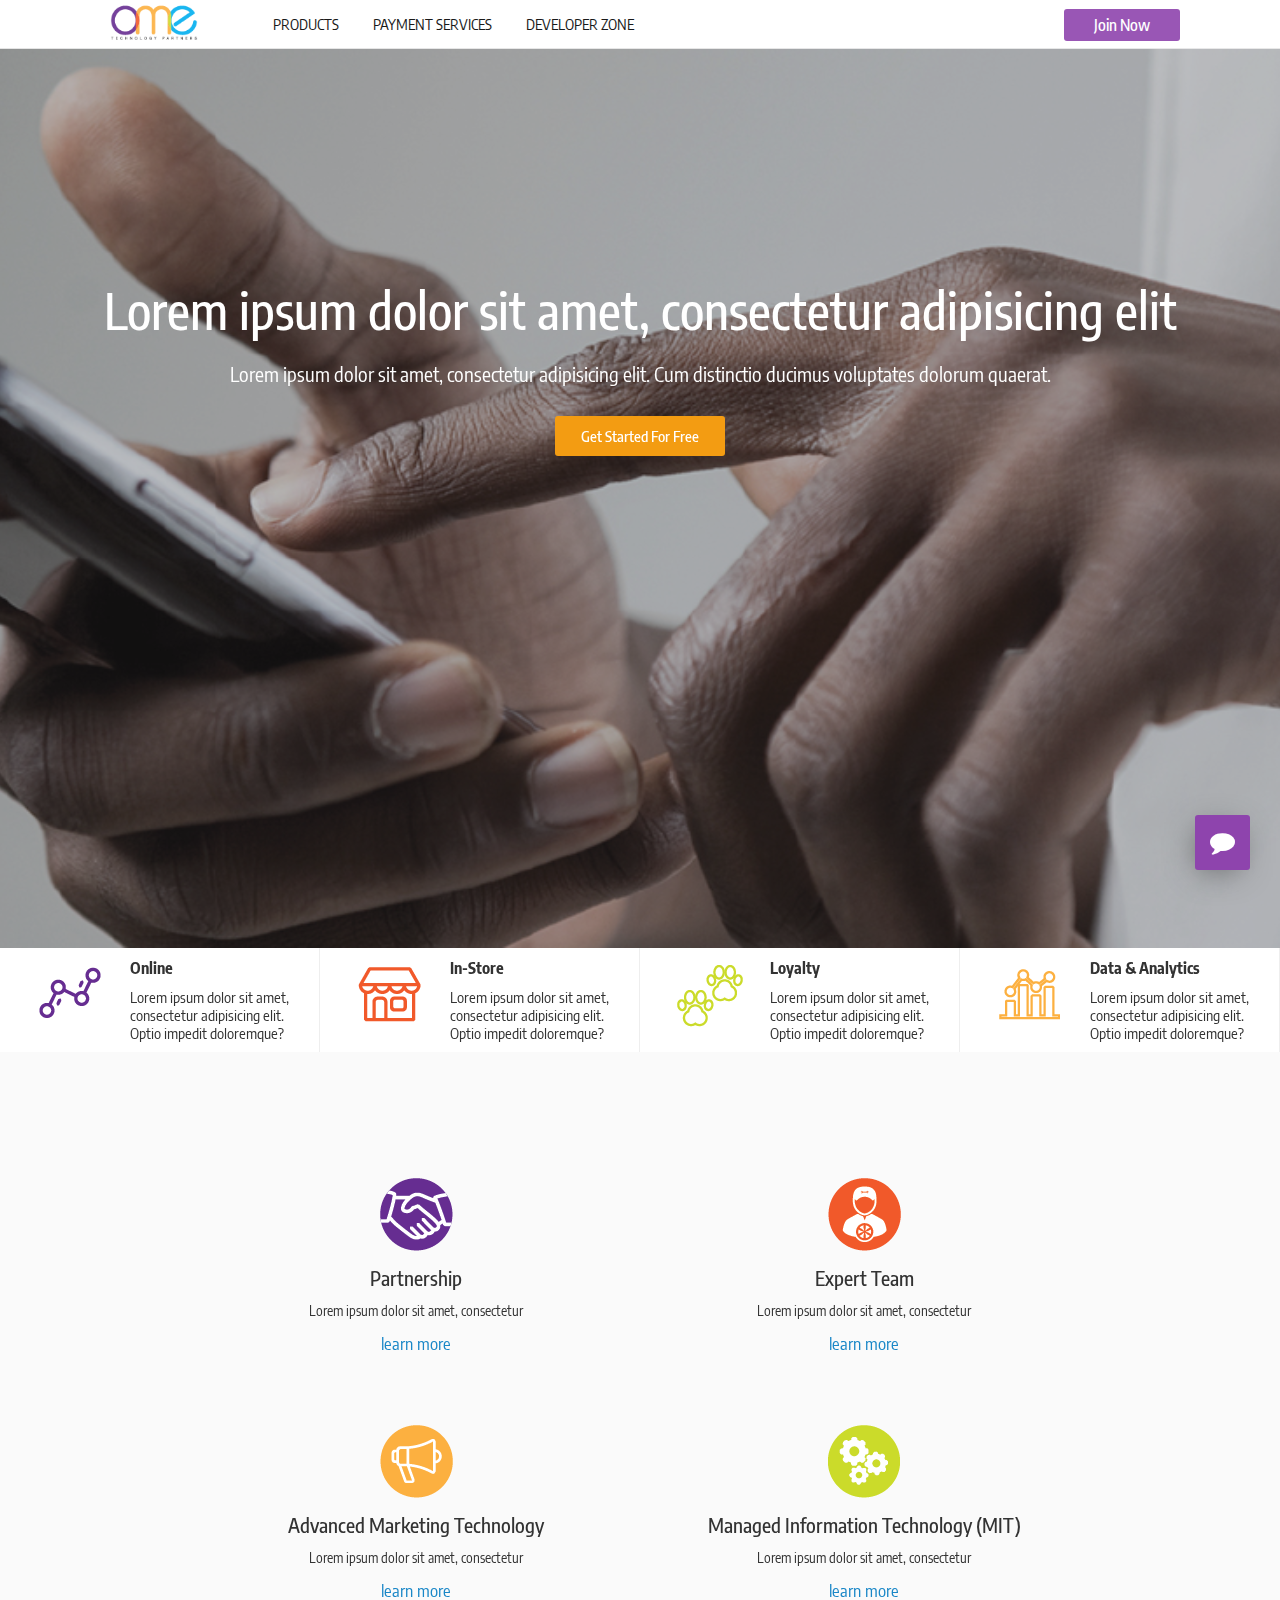
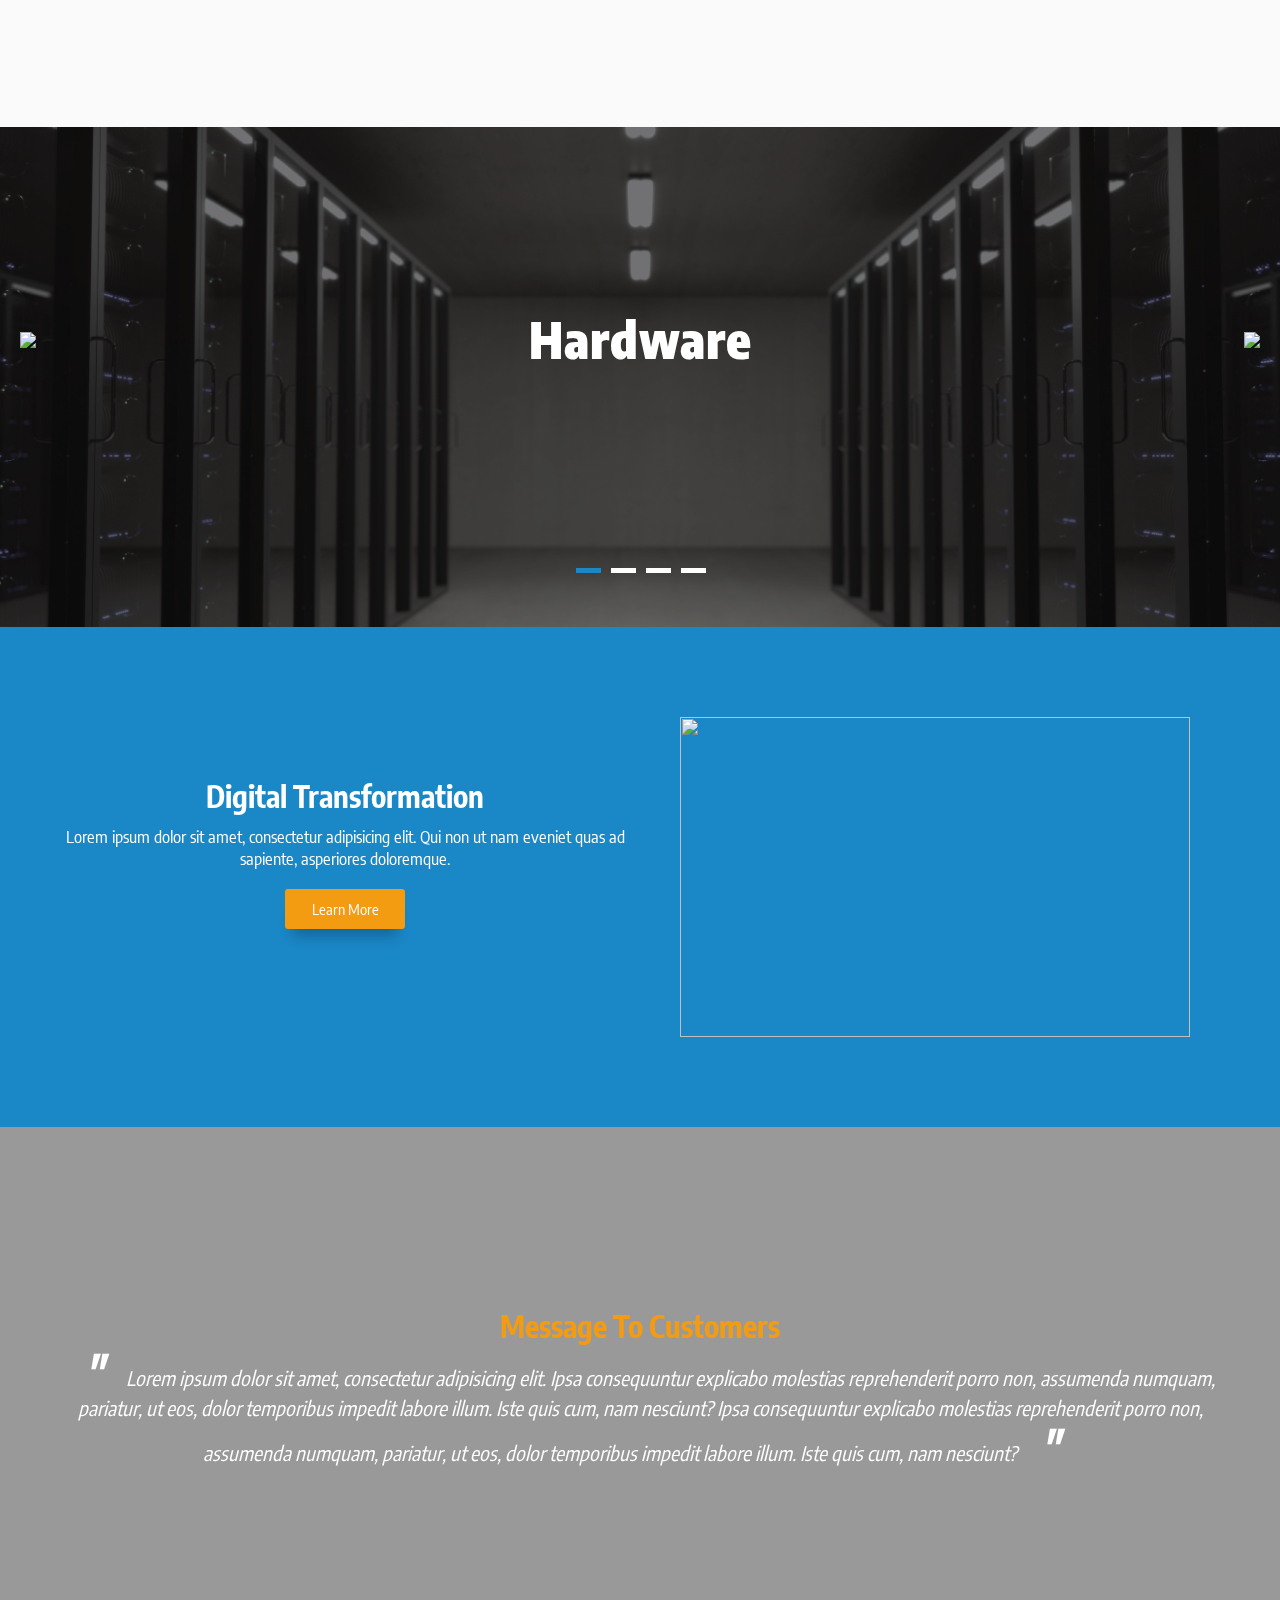
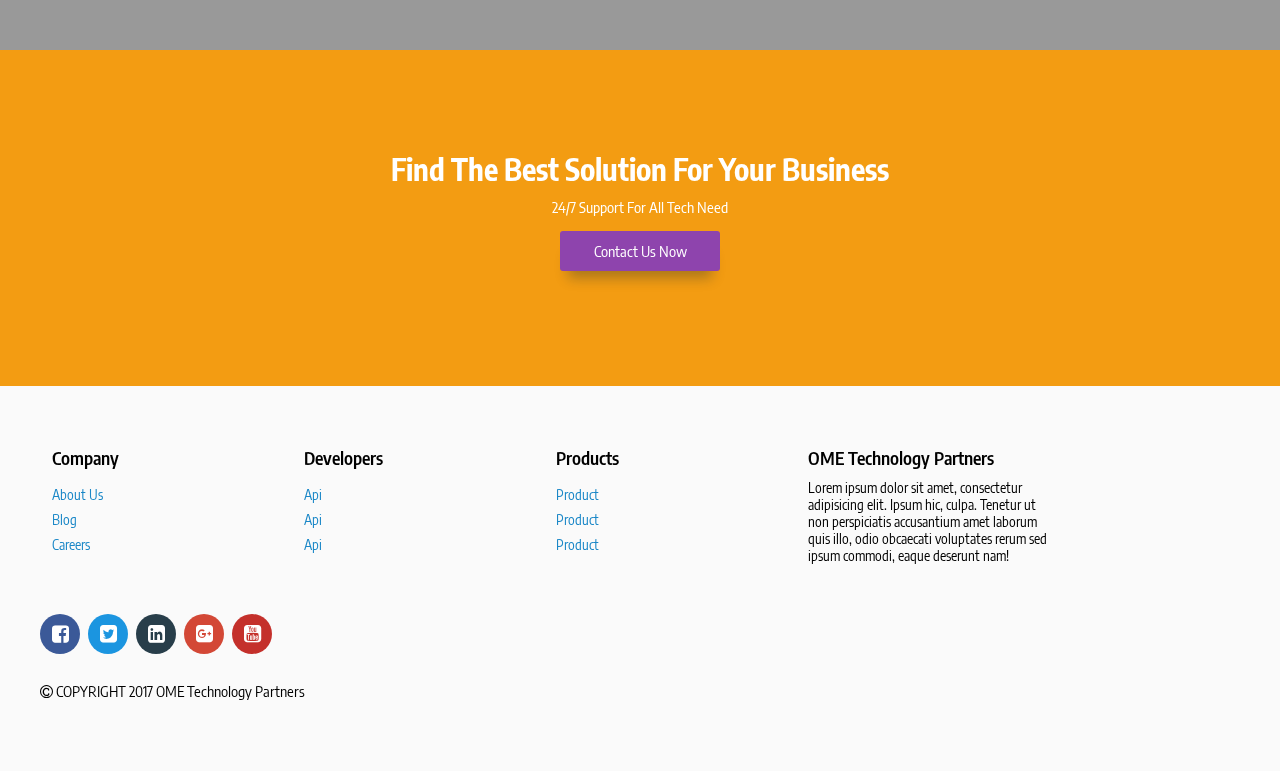
==== commit 63c47ad7: "Resposnsive stard 2" ====
--- a/index.html
+++ b/index.html
@@ -1,9 +1,12 @@
 <!DOCTYPE html>
 <html lang="en" ng-app="assetApp">
 <head>
+<!--       <base href="http://localhost/OMEtech/">-->
+<!--       <base href="/">-->
     <meta charset="UTF-8">
     <title>OME Tech Partners</title>
     <meta name="viewport" content="width=device-width, initial-scale=1">
+<!--    <link rel='stylesheet prefetch' href='https://s3-us-west-2.amazonaws.com/s.cdpn.io/15309/jquery.fullPage.css'>-->
     <link rel="stylesheet" href="public/css/libs.css">
     <link rel="stylesheet" href="public/css/style.css">
 </head>
@@ -30,7 +33,17 @@
     </div>
     
     
+    
     <script src="public/js/libs.js"></script>
+    
+<!--
+    <script src='http://cdnjs.cloudflare.com/ajax/libs/jquery-easing/1.3/jquery.easing.min.js'></script>
+
+<script src='http://cdnjs.cloudflare.com/ajax/libs/jQuery-slimScroll/1.3.1/jquery.slimscroll.min.js'></script>
+
+    <script src='https://s3-us-west-2.amazonaws.com/s.cdpn.io/15309/jquery.fullPage.min.js'></script>
+-->
+    
     <script src="public/js/app.js"></script>
 </body>
 </html>
--- a/public/css/style.css
+++ b/public/css/style.css
@@ -1 +1 @@
-@import url(https://fonts.googleapis.com/css?family=Encode+Sans+Condensed:100,200,300,400,500,600,700,800,900);*{margin:0;padding:0;box-sizing:border-box}body{font-size:20px;color:#333;font-family:'Encode Sans Condensed';position:relative}.clearfix:after{content:"";display:block;height:0;clear:both;visibility:hidden}* html .clearfix{height:1%}.clearfix{display:block}#View{padding-top:48px}#messageTriger{position:fixed;bottom:30px;right:30px;width:55px;height:55px;background:#8e44ad;border-radius:3px;z-index:30000;text-align:center;box-shadow:-4px 7px 35px -12px rgba(0,0,0,.75)}#messageTriger i{line-height:55px;font-size:25px;color:#fff}#navBar{width:100%;background:#fff;padding:0 100px;position:fixed;top:0;z-index:1000000;border-bottom:1px solid rgba(34,34,34,.08);opacity:.9}#navBar .nav-bar-left{float:left;width:70%}#navBar .nav-bar-left .navbrand-logo{width:120px;height:100%;float:left;margin-right:5%}#navBar .nav-bar-left .navbrand-logo .logo{width:100%;height:100%}#navBar .nav-bar-left .navbrand-logo .logo img{width:90%;height:45px;object-fit:contain;vertical-align:-11px;object-position:center}#navBar .nav-bar-left .nav-routes{float:left}#navBar .nav-bar-left .nav-routes ul li{list-style:none;display:inline-block;color:#000}#navBar .nav-bar-left .nav-routes ul li a{text-decoration:none;display:inline-block;padding:15px;font-size:15px;color:#000;position:relative;text-transform:uppercase}#navBar .nav-bar-left .nav-routes ul li a:hover{color:#1a87c7}#navBar .nav-bar-left .nav-routes ul li a:after{content:'';position:absolute;left:0;opacity:0;bottom:5px;height:3px;width:0;transition:width .5s}#navBar .nav-bar-left .nav-routes ul li a:hover:after{opacity:1;background-color:#1a87c7;width:100%}#navBar .nav-bar-right{float:right;width:30%}#navBar .nav-bar-right .nav-auth a{text-decoration:none;display:inline-block;padding:6px 30px;background:#8e44ad;color:#fff;margin-top:9px;border-radius:3px;font-size:16px;text-transform:capitalize;font-weight:500;float:right}#navBar .nav-bar-right .nav-auth a:hover{background:#1a87c7;color:#fff}.navbar-dropdown-wrapper{width:100%;padding:10px 100px;background:#efefef;position:absolute;z-index:1;top:48px;clear:both;left:0;right:0;display:none}.navbar-dropdown-wrapper .navbar-dropdown-content{width:16%;text-align:center;float:left;margin-right:1%;position:relative}.navbar-dropdown-wrapper .navbar-dropdown-content .navbar-dropdown-content-img{width:100%;height:75px}.navbar-dropdown-wrapper .navbar-dropdown-content .navbar-dropdown-content-img img{height:80%;object-fit:contain;object-position:center}.navbar-dropdown-wrapper .navbar-dropdown-content .navbar-dropdown-content-cap{padding:0 0 10px;text-align:center}.navbar-dropdown-wrapper .navbar-dropdown-content .navbar-dropdown-content-cap h4{font-size:14px;color:#5C5E61;font-weight:500}.navbar-dropdown-wrapper .navbar-dropdown-content .navbar-dropdown-content-cap p{font-size:14px;display:none}.navbar-dropdown-wrapper .navbar-dropdown-content a{position:absolute;top:0;left:0;right:0;bottom:0}.currentNavDropDown{display:block}#pul{position:absolute;right:20px;display:none}.close-nav-drpdwn{display:none}@media screen and (max-width:850px){#pul{display:block;padding:5px;font-size:30px;cursor:pointer;color:#1a87c7}#navBar{padding:0}#navBar .nav-bar-left{float:none;width:100%}#navBar .nav-bar-right{float:none;text-align:left;width:100%}#navBar .nav-bar-left .nav-routes,#navBar .nav-bar-left .navbrand-logo{float:none}#navBar .nav-bar-left .nav-routes ul li,#navBar .nav-bar-left .nav-routes ul li a{display:block}#navBar .nav-bar-right .nav-auth a{text-align:left;float:none;margin:10px}.navbar-dropdown-wrapper{padding:50px 10px}.navbar-dropdown-wrapper .navbar-dropdown-content{width:24%}.navbar-dropdown-wrapper .navbar-dropdown-content .navbar-dropdown-content-img img{height:70%}.close-nav-drpdwn{position:absolute;display:block;right:10px;top:5px;font-size:26px}}@media screen and (max-width:550px){.navbar-dropdown-wrapper .navbar-dropdown-content{width:48%;margin-bottom:2%;margin-right:2%}.navbar-dropdown-wrapper .navbar-dropdown-content .navbar-dropdown-content-img img{height:60%}}.home-bg-wrapper{background-position:center;background-size:cover;height:100%;background-blend-mode:multiply;position:fixed;width:100%;z-index:100;background-image:url(../images/ome-web_hompage-bg.png)}.home-bg-wrapper .home-bg-caption{text-align:center;color:#fff;padding-top:18%}.home-bg-wrapper .home-bg-caption h1{font-size:50px;font-weight:500}.home-bg-wrapper .home-bg-caption p{margin-top:20px}.home-bg-wrapper .home-bg-caption a{text-decoration:none;background-color:#f39c12;display:inline-block;width:170px;height:40px;line-height:40px;text-align:center;border-radius:3px;color:#fff;font-size:15px;margin:30px 0;font-weight:500}.home-content{position:relative;z-index:300;margin-top:100vh;top:0;height:800px;background:#fff}.home-content .home-top-intro .home-top-intro-float{width:25%;background-color:#fff;padding:10px;border-right:1px solid #eee;float:left}.home-content .home-top-intro .home-top-intro-float .home-top-intro-float-left{width:40%;float:left;text-align:center}.home-content .home-top-intro .home-top-intro-float .home-top-intro-float-right{width:60%;float:right}.home-content .home-top-intro .home-top-intro-float .home-top-intro-float-right h4{font-size:16px;margin-bottom:10px}.home-content .home-top-intro .home-top-intro-float .home-top-intro-float-right p{font-size:15px}.home-content .home-section-wrapper{background-color:#fafafa}.home-content .home-section-wrapper .home-section-content{width:70%;margin:0 auto;padding:90px 0}.home-content .home-section-wrapper .home-section-content .home-section-pt{width:50%;position:relative;float:left;text-align:center;margin:4% 0}.home-content .home-section-wrapper .home-section-content .home-section-pt .home-section-pt-cap,.home-content .home-section-wrapper .home-section-content .home-section-pt .home-section-pt-img{margin-bottom:10px}.home-content .home-section-wrapper .home-section-content .home-section-pt .home-section-pt-cap span{font-weight:500;font-size:20px}.home-content .home-section-wrapper .home-section-content .home-section-pt .home-section-pt-cap p{font-size:14px;font-weight:400;margin-top:12px}.home-content .home-section-wrapper .home-section-content .home-section-pt a{color:#1a87c7;font-size:17px;font-weight:400;text-decoration:none}.home-content .home-carousel-wrapper #homeAddCarousel .item{width:100%;height:500px;background-size:cover;background-position:center;background-repeat:no-repeat;background-color:rgba(0,0,0,.4);background-blend-mode:multiply}.home-content .home-carousel-wrapper #homeAddCarousel .item .homeAdd-carousel-capion{text-align:center;color:#fff;width:50%;margin:0 auto;padding-top:180px}.home-content .home-carousel-wrapper #homeAddCarousel .item .homeAdd-carousel-capion h2{font-size:50px;font-weight:900;color:#fff;letter-spacing:1px}.home-content .home-carousel-wrapper #homeAddCarousel .item .homeAdd-carousel-capion p{font-size:18px;display:none}.home-content .home-carousel-wrapper #homeAddCarousel .owl-nav img{width:65%}.home-content .home-carousel-wrapper #homeAddCarousel .owl-nav .owl-prev{position:absolute;left:20px;top:40%}.home-content .home-carousel-wrapper #homeAddCarousel .owl-nav .owl-next{position:absolute;right:20px;top:40%}.home-content .home-carousel-wrapper #homeAddCarousel .owl-dots{text-align:center;position:absolute;bottom:10%;left:45%}.home-content .home-carousel-wrapper #homeAddCarousel .owl-dots .owl-dot{display:inline-block;height:5px;width:25px;margin-right:10px;background:#fff}.home-content .home-carousel-wrapper #homeAddCarousel .owl-dots .active{background:#1a87c7!important}.home-content .home-fl-img-wrapper{background:#1a87c7}.home-content .home-fl-img-wrapper .home-fl-img-left{width:50%;float:left}.home-content .home-fl-img-wrapper .home-fl-img-left .home-fl-img-left-cap{text-align:center;padding:176px 30px 30px;color:#fff}.home-content .home-fl-img-wrapper .home-fl-img-left .home-fl-img-left-cap h2{font-size:30px;margin-bottom:10px}.home-content .home-fl-img-wrapper .home-fl-img-left .home-fl-img-left-cap p{font-size:17px}.home-content .home-fl-img-wrapper .home-fl-img-left .home-fl-img-left-cap a{width:120px;text-decoration:none;background-color:#f39c12;color:#fff;height:40px;line-height:40px;text-align:center;display:inline-block;margin:20px 0;border-radius:3px;font-size:15px;box-shadow:0 15px 13px -8px rgba(2,32,50,.3)}.home-content .home-fl-img-wrapper .home-fl-img-right{width:50%;float:right;padding:40px}.home-content .home-fl-img-wrapper .home-fl-img-right .home-fl-img-right-img{width:100%}.home-content .home-fl-img-wrapper .home-fl-img-right .home-fl-img-right-img img{width:90%}.home-content .home-customer-msg{height:500px;background-image:url(../images/ome-web_messagetoclients-bg.png);background-size:cover;background-position:center;background-repeat:no-repeat;background-color:rgba(0,0,0,.4);background-blend-mode:multiply;background-attachment:fixed}.home-content .home-customer-msg .home-customer-msg-cap{width:60%;margin:0 auto;text-align:center;padding-top:150px}.home-content .home-customer-msg .home-customer-msg-cap h3{color:#f39c12;font-size:30px}.home-content .home-customer-msg .home-customer-msg-cap p{color:#fff;font-style:italic}.home-content .home-customer-msg .home-customer-msg-cap p b{padding:0 20px;font-size:40px;font-weight:800}.home-content .home-contact-link{background:#f39c12;padding:100px 0;color:#fff;text-align:center}.home-content .home-contact-link .home-contact-link-header{margin:0 auto;width:60%}.home-content .home-contact-link .home-contact-link-header h2{font-size:30px;margin-bottom:10px}.home-content .home-contact-link .home-contact-link-header p{font-size:15px}.home-content .home-contact-link .home-contact-button{margin:15px 0}.home-content .home-contact-link .home-contact-button a{width:160px;height:40px;text-align:center;line-height:40px;color:#fff;background:#8e44ad;font-size:15px;display:inline-block;text-decoration:none;border-radius:3px;box-shadow:0 15px 13px -8px rgba(2,32,50,.3)}.products-bg-wrapper{width:100%;height:500px;background-color:#1a87c7}.products-bg-wrapper .products-bg-cap{width:70%;margin:0 auto;padding:100px 0;text-align:center;color:#fff}.products-bg-wrapper .products-bg-cap h2{font-size:40px;margin-bottom:20px}.products-bg-wrapper .products-bg-cap p{font-size:16px;font-weight:500}.product-overview{background-color:#eee;padding:30px}.product-overview .product-overview-header{text-align:center;margin-bottom:50px}.product-overview .product-overview-header h2{font-size:30px;font-weight:500}.product-overview .product-overview-info-wrap .product-overview-left{float:left;width:48%}.product-overview .product-overview-info-wrap .product-overview-left .product-overview-left-img{width:100%}.product-overview .product-overview-info-wrap .product-overview-left .product-overview-left-img img{width:100%;max-height:400px;object-fit:contain}.product-overview .product-overview-info-wrap .product-overview-right{float:right;width:48%}.product-overview .product-overview-info-wrap .product-overview-right .product-overview-right-cap{padding:100px 20px 20px;text-align:center}.product-overview .product-overview-info-wrap .product-overview-right .product-overview-right-cap p{font-size:17px;margin-bottom:20px}.product-overview .product-overview-info-wrap .product-overview-right .product-overview-right-cap a{text-decoration:none;font-size:16px;padding:10px 30px;background:#f39c12;color:#fff;border-radius:3px}#productsCarousel .item{width:100%;height:500px;background-size:cover;background-position:center;background-repeat:no-repeat;background-color:rgba(0,0,0,.3);background-blend-mode:multiply}#productsCarousel .item .product-overview-text{color:#fff;padding:170px 20px 200px;text-align:center}#productsCarousel .item .product-overview-text h3{color:#fff;font-size:40px;font-weight:900;margin-bottom:10px}#productsCarousel .item .product-overview-text p{margin-bottom:20px}#productsCarousel .item .product-overview-text a{padding:10px 30px;text-decoration:none;color:#fff;background-color:#8e44ad;border-radius:3px;margin:20px 0;font-size:15px}#productsCarousel .owl-nav img{width:65%}#productsCarousel .owl-nav .owl-prev{position:absolute;left:20px;top:40%}#productsCarousel .owl-nav .owl-next{position:absolute;right:20px;top:40%}#productsCarousel .owl-dots{text-align:center;position:absolute;bottom:10%;left:45%}#productsCarousel .owl-dots .owl-dot{display:inline-block;height:5px;width:25px;margin-right:10px;background:#fff}#productsCarousel .owl-dots .active{background:#1a87c7!important}#pricing{padding:100px 0;background-color:#ededed;text-align:center}#pricing .pricing-header{text-align:center;margin-bottom:60px}#pricing .pricing-header h1{font-weight:500;letter-spacing:1px}#pricing .price_card{width:20%;background:#fff;display:inline-table;top:0;position:relative}#pricing .price_card:not(:last-child){margin-right:40px}#pricing .header{color:#fff}#pricing .alpha .header{background:#8e44ad}#pricing .bravo .header{background:#f39c12}#pricing .charlie .header{background:#1a87c7}#pricing .price{width:100%;font-size:60px;font-weight:300;display:block;text-align:center;padding:30px 0 10px}#pricing .name{width:100%;font-size:15px;font-weight:700;display:block;text-align:center;padding:0 0 30px}#pricing .features{list-style:none;text-align:center;color:#8a8a8a;margin:0;padding:0}#pricing .features li{margin:0 35px;padding:20px 15px;width:200px}#pricing .features li:not(:last-child){border:1px solid #f2f2f2;border-top:0;border-left:0;border-right:0}#pricing button{color:#fff;border:0;border-radius:5px;height:40px;width:200px;display:block;font-weight:700;font-size:15px;text-transform:uppercase;margin:20px auto 35px}#pricing .alpha button{background:#8e44ad}#pricing .bravo button{background:#f39c12}#pricing .charlie button{background:#1a87c7}#pricing .tip{position:absolute;color:#757575;margin:10px 5px;left:0;font-size:16px}.products-header-sticky-nav-bar{width:100%;background:#141414;position:absolute;opacity:.8}.products-header-sticky-nav-bar .products-header-sticky-nav-bar-content{text-align:right;margin-right:10%}.products-header-sticky-nav-bar .products-header-sticky-nav-bar-content ul li{list-style:none;display:inline-block}.products-header-sticky-nav-bar .products-header-sticky-nav-bar-content ul li a{text-decoration:none;display:inline-block;color:#fff;padding:15px 20px;font-size:16px}.diva{height:400px;border:1px solid #000;padding:20px;margin:40px}.pulse-button{text-decoration:none;display:inline-block;width:180px;height:46px;font-size:15px;font-weight:500;text-transform:uppercase;text-align:center;line-height:46px;color:#fff;border:0;border-radius:3px;background:#f39c12;cursor:pointer;box-shadow:0 0 rgba(90,153,212,.5);margin:30px 0;-webkit-animation:pulse 1.5s infinite}.pulse-button:hover{-webkit-animation:none}@-webkit-keyframes pulse{0%{-moz-transform:scale(0.9);-ms-transform:scale(0.9);-webkit-transform:scale(0.9);transform:scale(0.9)}70%{-moz-transform:scale(1);-ms-transform:scale(1);-webkit-transform:scale(1);transform:scale(1);box-shadow:0 0 0 50px rgba(90,153,212,0)}100%{-moz-transform:scale(0.9);-ms-transform:scale(0.9);-webkit-transform:scale(0.9);transform:scale(0.9);box-shadow:0 0 rgba(90,153,212,0)}}.footer-wrapper{background-color:#fafafa}.footer-wrapper .footer-container{padding:40px}.footer-wrapper .footer-container .footer-top{padding:20px 0}.footer-wrapper .footer-container .footer-top .footer-top-float{width:20%;margin-left:1%;float:left;color:#000}.footer-wrapper .footer-container .footer-top .footer-top-float h3{font-size:18px;margin-bottom:10px;font-weight:600}.footer-wrapper .footer-container .footer-top .footer-top-float p{font-size:14px}.footer-wrapper .footer-container .footer-top .footer-top-float ul li{list-style:none}.footer-wrapper .footer-container .footer-top .footer-top-float ul li a{color:#1a87c7;text-decoration:none;font-size:14px}.footer-wrapper .footer-container .footer-bottom{padding:30px 0}.footer-wrapper .footer-container .footer-bottom h3{font-size:25px;color:#fff}.footer-wrapper .footer-container .footer-bottom ul li{list-style:none;float:left;width:40px;height:40px;margin:0 8px 8px 0}.footer-wrapper .footer-container .footer-bottom ul li a{text-decoration:none;color:#fff;height:40px;width:40px;background-color:#000;display:inline-block;vertical-align:90px;border-radius:50%;transition:.5s}.footer-wrapper .footer-container .footer-bottom ul li a i{display:block;text-align:center;line-height:40px}.footer-wrapper .footer-container .footer-bottom ul li #facebook-icon{background-color:#3b5998}.footer-wrapper .footer-container .footer-bottom ul li #twitter-icon{background-color:#1b95e0}.footer-wrapper .footer-container .footer-bottom ul li #linkedin-icon{background-color:#283e4a}.footer-wrapper .footer-container .footer-bottom ul li #google-icon{background-color:#d34836}.footer-wrapper .footer-container .footer-bottom ul li #youtube-icon{background-color:#c4302b}.footer-wrapper .footer-container .footer-bottom span{color:#000;margin-top:20px;display:inline-block;font-size:15px}+@import url(https://fonts.googleapis.com/css?family=Encode+Sans+Condensed:100,200,300,400,500,600,700,800,900);*{margin:0;padding:0;box-sizing:border-box}body{font-size:20px;color:#333;font-family:'Encode Sans Condensed';position:relative}.clearfix:after{content:"";display:block;height:0;clear:both;visibility:hidden}* html .clearfix{height:1%}.clearfix{display:block}#View{padding-top:48px}#messageTriger{position:fixed;bottom:30px;right:30px;width:55px;height:55px;background:#8e44ad;border-radius:3px;z-index:30000;text-align:center;box-shadow:-4px 7px 35px -12px rgba(0,0,0,.75)}#messageTriger i{line-height:55px;font-size:25px;color:#fff}#navBar{width:100%;background:#fff;padding:0 100px;position:fixed;top:0;z-index:1000000;border-bottom:1px solid rgba(34,34,34,.08);opacity:.9}#navBar .nav-bar-left{float:left;width:70%}#navBar .nav-bar-left .navbrand-logo{width:120px;height:100%;float:left;margin-right:5%}#navBar .nav-bar-left .navbrand-logo .logo{width:100%;height:100%}#navBar .nav-bar-left .navbrand-logo .logo img{width:90%;height:45px;object-fit:contain;vertical-align:-11px;object-position:center}#navBar .nav-bar-left .nav-routes{float:left}#navBar .nav-bar-left .nav-routes ul li{list-style:none;display:inline-block;color:#000}#navBar .nav-bar-left .nav-routes ul li a{text-decoration:none;display:inline-block;padding:15px;font-size:15px;color:#000;position:relative;text-transform:uppercase}#navBar .nav-bar-left .nav-routes ul li a:hover{color:#1a87c7}#navBar .nav-bar-left .nav-routes ul li a:after{content:'';position:absolute;left:0;opacity:0;bottom:5px;height:3px;width:0;transition:width .5s}#navBar .nav-bar-left .nav-routes ul li a:hover:after{opacity:1;background-color:#1a87c7;width:100%}#navBar .nav-bar-right{float:right;width:30%}#navBar .nav-bar-right .nav-auth a{text-decoration:none;display:inline-block;padding:6px 30px;background:#8e44ad;color:#fff;margin-top:9px;border-radius:3px;font-size:16px;text-transform:capitalize;font-weight:500;float:right}#navBar .nav-bar-right .nav-auth a:hover{background:#1a87c7;color:#fff}.navbar-dropdown-wrapper{width:100%;padding:10px 100px;background:#efefef;position:absolute;z-index:1;top:48px;clear:both;left:0;right:0;display:none}.navbar-dropdown-wrapper .navbar-dropdown-content{width:16%;text-align:center;float:left;margin-right:1%;position:relative}.navbar-dropdown-wrapper .navbar-dropdown-content .navbar-dropdown-content-img{width:100%;height:75px}.navbar-dropdown-wrapper .navbar-dropdown-content .navbar-dropdown-content-img img{height:80%;object-fit:contain;object-position:center}.navbar-dropdown-wrapper .navbar-dropdown-content .navbar-dropdown-content-cap{padding:0 0 10px;text-align:center}.navbar-dropdown-wrapper .navbar-dropdown-content .navbar-dropdown-content-cap h4{font-size:14px;color:#5C5E61;font-weight:500}.navbar-dropdown-wrapper .navbar-dropdown-content .navbar-dropdown-content-cap p{font-size:14px;display:none}.navbar-dropdown-wrapper .navbar-dropdown-content a{position:absolute;top:0;left:0;right:0;bottom:0}.currentNavDropDown{display:block}#pul{position:absolute;right:20px;display:none}#navbrandResponsiveLogo,.close-nav-drpdwn{display:none}.display-float-wrapper,.display-navDrpDwn-wrapper{display:block!important}@media screen and (max-width:850px){#pul{display:block;padding:5px;font-size:30px;cursor:pointer;color:#1a87c7}#navbrandResponsiveLogo{display:block;position:absolute;left:0;right:0;width:200px;padding:0 10px;margin-top:9px}#navbrandResponsiveLogo .logo a img{width:55%}#navFloatWrapper{display:none;margin-top:48px}#navBar{padding:0}#navBar .nav-bar-left{float:none;width:100%}#navBar .nav-bar-right{float:none;text-align:left;width:100%}#navBar .nav-bar-left .navbrand-logo{float:none;display:none}#navBar .nav-bar-left .nav-routes{float:none}#navBar .nav-bar-left .nav-routes ul li,#navBar .nav-bar-left .nav-routes ul li a{display:block}#navBar .nav-bar-right .nav-auth a{text-align:left;float:none;margin:10px}.navbar-dropdown-wrapper{padding:50px 10px}.navbar-dropdown-wrapper .navbar-dropdown-content{width:24%}.navbar-dropdown-wrapper .navbar-dropdown-content .navbar-dropdown-content-img img{height:70%}.close-nav-drpdwn{position:absolute;display:block;right:27px;top:5px;font-size:25px;cursor:pointer}}@media screen and (max-width:550px){.navbar-dropdown-wrapper .navbar-dropdown-content{width:48%;margin-bottom:2%;margin-right:2%}.navbar-dropdown-wrapper .navbar-dropdown-content .navbar-dropdown-content-img img{height:60%}}.home-bg-wrapper{background-position:center;background-size:cover;height:100%;background-blend-mode:multiply;position:fixed;width:100%;z-index:100;background-image:url(../images/ome-web_hompage-bg.png)}.home-bg-wrapper .home-bg-caption{text-align:center;color:#fff;padding-top:18%;padding-left:20px;padding-right:20px}.home-bg-wrapper .home-bg-caption h1{font-size:50px;font-weight:500}.home-bg-wrapper .home-bg-caption p{margin-top:20px}.home-bg-wrapper .home-bg-caption a{text-decoration:none;background-color:#f39c12;display:inline-block;width:170px;height:40px;line-height:40px;text-align:center;border-radius:3px;color:#fff;font-size:15px;margin:30px 0;font-weight:500}.home-content{position:relative;z-index:300;margin-top:100vh;top:0;height:800px;background:#fff}.home-content .home-top-intro .home-top-intro-float{width:25%;background-color:#fff;padding:10px;border-right:1px solid #eee;float:left}.home-content .home-top-intro .home-top-intro-float .home-top-intro-float-left{width:40%;float:left;text-align:center}.home-content .home-top-intro .home-top-intro-float .home-top-intro-float-right{width:60%;float:right}.home-content .home-top-intro .home-top-intro-float .home-top-intro-float-right h4{font-size:16px;margin-bottom:10px}.home-content .home-top-intro .home-top-intro-float .home-top-intro-float-right p{font-size:15px}.home-content .home-section-wrapper{background-color:#fafafa}.home-content .home-section-wrapper .home-section-content{width:70%;margin:0 auto;padding:90px 0}.home-content .home-section-wrapper .home-section-content .home-section-pt{width:50%;position:relative;float:left;text-align:center;margin:4% 0}.home-content .home-section-wrapper .home-section-content .home-section-pt .home-section-pt-cap,.home-content .home-section-wrapper .home-section-content .home-section-pt .home-section-pt-img{margin-bottom:10px}.home-content .home-section-wrapper .home-section-content .home-section-pt .home-section-pt-cap span{font-weight:500;font-size:20px}.home-content .home-section-wrapper .home-section-content .home-section-pt .home-section-pt-cap p{font-size:14px;font-weight:400;margin-top:12px}.home-content .home-section-wrapper .home-section-content .home-section-pt a{color:#1a87c7;font-size:17px;font-weight:400;text-decoration:none}.home-content .home-carousel-wrapper #homeAddCarousel .item{width:100%;height:500px;background-size:cover;background-position:center;background-repeat:no-repeat;background-color:rgba(0,0,0,.4);background-blend-mode:multiply}.home-content .home-carousel-wrapper #homeAddCarousel .item .homeAdd-carousel-capion{text-align:center;color:#fff;width:50%;margin:0 auto;padding-top:180px}.home-content .home-carousel-wrapper #homeAddCarousel .item .homeAdd-carousel-capion h2{font-size:50px;font-weight:900;color:#fff;letter-spacing:1px}.home-content .home-carousel-wrapper #homeAddCarousel .item .homeAdd-carousel-capion p{font-size:18px;display:none}.home-content .home-carousel-wrapper #homeAddCarousel .owl-nav img{width:65%}.home-content .home-carousel-wrapper #homeAddCarousel .owl-nav .owl-prev{position:absolute;left:20px;top:40%}.home-content .home-carousel-wrapper #homeAddCarousel .owl-nav .owl-next{position:absolute;right:20px;top:40%}.home-content .home-carousel-wrapper #homeAddCarousel .owl-dots{text-align:center;position:absolute;bottom:10%;left:45%}.home-content .home-carousel-wrapper #homeAddCarousel .owl-dots .owl-dot{display:inline-block;height:5px;width:25px;margin-right:10px;background:#fff}.home-content .home-carousel-wrapper #homeAddCarousel .owl-dots .active{background:#1a87c7!important}.home-content .home-fl-img-wrapper{background:#1a87c7;padding:50px}.home-content .home-fl-img-wrapper .home-fl-img-left{width:50%;float:left;height:400px}.home-content .home-fl-img-wrapper .home-fl-img-left .home-fl-img-left-cap{text-align:center;padding:100px 10px;color:#fff}.home-content .home-fl-img-wrapper .home-fl-img-left .home-fl-img-left-cap h2{font-size:30px;margin-bottom:10px}.home-content .home-fl-img-wrapper .home-fl-img-left .home-fl-img-left-cap p{font-size:17px}.home-content .home-fl-img-wrapper .home-fl-img-left .home-fl-img-left-cap a{width:120px;text-decoration:none;background-color:#f39c12;color:#fff;height:40px;line-height:40px;text-align:center;display:inline-block;margin:20px 0;border-radius:3px;font-size:15px;box-shadow:0 15px 13px -8px rgba(2,32,50,.3)}.home-content .home-fl-img-wrapper .home-fl-img-right{width:50%;float:left;padding:40px;height:400px}.home-content .home-fl-img-wrapper .home-fl-img-right .home-fl-img-right-img,.home-content .home-fl-img-wrapper .home-fl-img-right .home-fl-img-right-img img{width:100%;height:100%}.home-content .home-customer-msg{text-align:center;background-image:url(../images/ome-web_messagetoclients-bg.png);background-size:cover;background-position:center;background-repeat:no-repeat;background-color:rgba(0,0,0,.4);background-blend-mode:multiply;background-attachment:fixed}.home-content .home-customer-msg .home-customer-msg-cap{padding:180px 50px;text-align:center}.home-content .home-customer-msg .home-customer-msg-cap h3{color:#f39c12;font-size:30px}.home-content .home-customer-msg .home-customer-msg-cap p{color:#fff;font-style:italic}.home-content .home-customer-msg .home-customer-msg-cap p b{padding:0 20px;font-size:40px;font-weight:800}.home-content .home-contact-link{background:#f39c12;padding:100px 0;color:#fff;text-align:center}.home-content .home-contact-link .home-contact-link-header{margin:0 auto;width:60%}.home-content .home-contact-link .home-contact-link-header h2{font-size:30px;margin-bottom:10px}.home-content .home-contact-link .home-contact-link-header p{font-size:15px}.home-content .home-contact-link .home-contact-button{margin:15px 0}.home-content .home-contact-link .home-contact-button a{width:160px;height:40px;text-align:center;line-height:40px;color:#fff;background:#8e44ad;font-size:15px;display:inline-block;text-decoration:none;border-radius:3px;box-shadow:0 15px 13px -8px rgba(2,32,50,.3)}@media screen and (max-width:1080px){.home-bg-wrapper .home-bg-caption{padding-top:40%}.home-content .home-top-intro .home-top-intro-float .home-top-intro-float-left{float:none;width:100%}.home-content .home-top-intro .home-top-intro-float .home-top-intro-float-left img{width:25%}.home-content .home-top-intro .home-top-intro-float .home-top-intro-float-right{float:none;width:100%;text-align:center}.home-content .home-top-intro .home-top-intro-float .home-top-intro-float-right p{font-size:14px}.home-content .home-top-intro .home-top-intro-float .home-top-intro-float-right h4{font-size:15px}}@media screen and (max-width:850px){.home-bg-wrapper .home-bg-caption h1{font-size:35px}.home-bg-wrapper .home-bg-caption p{font-size:15px}.home-bg-wrapper .home-bg-caption a{width:150px;font-size:13px}.home-content .home-top-intro .home-top-intro-float .home-top-intro-float-left img{width:22%}.home-content .home-top-intro .home-top-intro-float .home-top-intro-float-right h4{font-size:14px}.home-content .home-top-intro .home-top-intro-float .home-top-intro-float-right p{font-size:12px}.home-content .home-section-wrapper .home-section-content{width:90%}.home-content .home-section-wrapper .home-section-content .home-section-pt .home-section-pt-img img{width:18%}.home-content .home-section-wrapper .home-section-content .home-section-pt .home-section-pt-cap span{font-size:16px}.home-content .home-section-wrapper .home-section-content .home-section-pt .home-section-pt-cap p{font-size:13px}.home-content .home-section-wrapper .home-section-content .home-section-pt a{font-size:16px}.home-content .home-carousel-wrapper #homeAddCarousel .item .homeAdd-carousel-capion{width:90%;padding-top:200px}.home-content .home-carousel-wrapper #homeAddCarousel .item .homeAdd-carousel-capion h2{font-size:40px}.home-content .home-fl-img-wrapper{padding:20px}.home-content .home-fl-img-wrapper .home-fl-img-left .home-fl-img-left-cap h2{font-size:25px}.home-content .home-fl-img-wrapper .home-fl-img-left .home-fl-img-left-cap p{font-size:15px}.home-content .home-fl-img-wrapper .home-fl-img-left .home-fl-img-left-cap a{height:38px;line-height:38px;font-size:14px}.home-content .home-customer-msg .home-customer-msg-cap{padding:100px 50px}.home-content .home-customer-msg .home-customer-msg-cap h3{font-size:25px}.home-content .home-customer-msg .home-customer-msg-cap p{font-size:17px}}@media screen and (max-width:550px){.home-bg-wrapper .home-bg-caption h1{font-size:25px}.home-bg-wrapper .home-bg-caption p{font-size:14px}.home-bg-wrapper .home-bg-caption a{width:130px;font-size:12px}.home-content .home-top-intro .home-top-intro-float{width:50%;border-bottom:1px solid #eee}.home-content .home-section-wrapper .home-section-content{width:100%}.home-content .home-section-wrapper .home-section-content .home-section-pt{padding:10px}.home-content .home-carousel-wrapper #homeAddCarousel .item .homeAdd-carousel-capion h2{font-size:25px}.home-content .home-carousel-wrapper #homeAddCarousel .owl-dots{left:34%}.home-content .home-fl-img-wrapper .home-fl-img-left,.home-content .home-fl-img-wrapper .home-fl-img-right{float:none;width:100%;height:300px}.home-content .home-customer-msg .home-customer-msg-cap{padding:80px 40px}.home-content .home-customer-msg .home-customer-msg-cap p{font-size:15px}.home-content .home-customer-msg .home-customer-msg-cap h3{font-size:20px}}@media screen and (max-width:450px){.home-content .home-section-wrapper .home-section-content .home-section-pt{width:100%;float:none;margin:0;margin-bottom:5%}}.products-bg-wrapper{width:100%;height:500px;background-color:#1a87c7}.products-bg-wrapper .products-bg-cap{width:70%;margin:0 auto;padding:100px 0;text-align:center;color:#fff}.products-bg-wrapper .products-bg-cap h2{font-size:40px;margin-bottom:20px}.products-bg-wrapper .products-bg-cap p{font-size:16px;font-weight:500}.product-overview{background-color:#eee;padding:30px}.product-overview .product-overview-header{text-align:center;margin-bottom:50px}.product-overview .product-overview-header h2{font-size:30px;font-weight:500}.product-overview .product-overview-info-wrap .product-overview-left{float:left;width:48%}.product-overview .product-overview-info-wrap .product-overview-left .product-overview-left-img{width:100%}.product-overview .product-overview-info-wrap .product-overview-left .product-overview-left-img img{width:100%;max-height:400px;object-fit:contain}.product-overview .product-overview-info-wrap .product-overview-right{float:right;width:48%}.product-overview .product-overview-info-wrap .product-overview-right .product-overview-right-cap{padding:100px 20px 20px;text-align:center}.product-overview .product-overview-info-wrap .product-overview-right .product-overview-right-cap p{font-size:17px;margin-bottom:20px}.product-overview .product-overview-info-wrap .product-overview-right .product-overview-right-cap a{text-decoration:none;font-size:16px;padding:10px 30px;background:#f39c12;color:#fff;border-radius:3px}#productsCarousel .item{width:100%;height:500px;background-size:cover;background-position:center;background-repeat:no-repeat;background-color:rgba(0,0,0,.3);background-blend-mode:multiply}#productsCarousel .item .product-overview-text{color:#fff;padding:170px 20px 200px;text-align:center}#productsCarousel .item .product-overview-text h3{color:#fff;font-size:40px;font-weight:900;margin-bottom:10px}#productsCarousel .item .product-overview-text p{margin-bottom:20px}#productsCarousel .item .product-overview-text a{padding:10px 30px;text-decoration:none;color:#fff;background-color:#8e44ad;border-radius:3px;margin:20px 0;font-size:15px}#productsCarousel .owl-nav img{width:65%}#productsCarousel .owl-nav .owl-prev{position:absolute;left:20px;top:40%}#productsCarousel .owl-nav .owl-next{position:absolute;right:20px;top:40%}#productsCarousel .owl-dots{text-align:center;position:absolute;bottom:10%;left:45%}#productsCarousel .owl-dots .owl-dot{display:inline-block;height:5px;width:25px;margin-right:10px;background:#fff}#productsCarousel .owl-dots .active{background:#1a87c7!important}#pricing{padding:100px 0;background-color:#ededed;text-align:center}#pricing .pricing-header{text-align:center;margin-bottom:60px}#pricing .pricing-header h1{font-weight:500;letter-spacing:1px}#pricing .price_card{width:20%;background:#fff;display:inline-table;top:0;position:relative}#pricing .price_card:not(:last-child){margin-right:40px}#pricing .header{color:#fff}#pricing .alpha .header{background:#8e44ad}#pricing .bravo .header{background:#f39c12}#pricing .charlie .header{background:#1a87c7}#pricing .price{width:100%;font-size:60px;font-weight:300;display:block;text-align:center;padding:30px 0 10px}#pricing .name{width:100%;font-size:15px;font-weight:700;display:block;text-align:center;padding:0 0 30px}#pricing .features{list-style:none;text-align:center;color:#8a8a8a;margin:0;padding:0}#pricing .features li{margin:0 35px;padding:20px 15px;width:200px}#pricing .features li:not(:last-child){border:1px solid #f2f2f2;border-top:0;border-left:0;border-right:0}#pricing button{color:#fff;border:0;border-radius:5px;height:40px;width:200px;display:block;font-weight:700;font-size:15px;text-transform:uppercase;margin:20px auto 35px}#pricing .alpha button{background:#8e44ad}#pricing .bravo button{background:#f39c12}#pricing .charlie button{background:#1a87c7}#pricing .tip{position:absolute;color:#757575;margin:10px 5px;left:0;font-size:16px}.products-header-sticky-nav-bar{width:100%;background:#141414;position:absolute;opacity:.8}.products-header-sticky-nav-bar .products-header-sticky-nav-bar-content{text-align:right;margin-right:10%}.products-header-sticky-nav-bar .products-header-sticky-nav-bar-content ul li{list-style:none;display:inline-block}.products-header-sticky-nav-bar .products-header-sticky-nav-bar-content ul li a{text-decoration:none;display:inline-block;color:#fff;padding:15px 20px;font-size:16px}.diva{height:400px;border:1px solid #000;padding:20px;margin:40px}.pulse-button{text-decoration:none;display:inline-block;width:180px;height:46px;font-size:15px;font-weight:500;text-transform:uppercase;text-align:center;line-height:46px;color:#fff;border:0;border-radius:3px;background:#f39c12;cursor:pointer;box-shadow:0 0 rgba(90,153,212,.5);margin:30px 0;-webkit-animation:pulse 1.5s infinite}.pulse-button:hover{-webkit-animation:none}@-webkit-keyframes pulse{0%{-moz-transform:scale(0.9);-ms-transform:scale(0.9);-webkit-transform:scale(0.9);transform:scale(0.9)}70%{-moz-transform:scale(1);-ms-transform:scale(1);-webkit-transform:scale(1);transform:scale(1);box-shadow:0 0 0 50px rgba(90,153,212,0)}100%{-moz-transform:scale(0.9);-ms-transform:scale(0.9);-webkit-transform:scale(0.9);transform:scale(0.9);box-shadow:0 0 rgba(90,153,212,0)}}.footer-wrapper{background-color:#fafafa}.footer-wrapper .footer-container{padding:40px}.footer-wrapper .footer-container .footer-top{padding:20px 0}.footer-wrapper .footer-container .footer-top .footer-top-float{width:20%;margin-left:1%;float:left;color:#000}.footer-wrapper .footer-container .footer-top .footer-top-float h3{font-size:18px;margin-bottom:10px;font-weight:600}.footer-wrapper .footer-container .footer-top .footer-top-float p{font-size:14px}.footer-wrapper .footer-container .footer-top .footer-top-float ul li{list-style:none}.footer-wrapper .footer-container .footer-top .footer-top-float ul li a{color:#1a87c7;text-decoration:none;font-size:14px}.footer-wrapper .footer-container .footer-bottom{padding:30px 0}.footer-wrapper .footer-container .footer-bottom h3{font-size:25px;color:#fff}.footer-wrapper .footer-container .footer-bottom ul li{list-style:none;float:left;width:40px;height:40px;margin:0 8px 8px 0}.footer-wrapper .footer-container .footer-bottom ul li a{text-decoration:none;color:#fff;height:40px;width:40px;background-color:#000;display:inline-block;vertical-align:90px;border-radius:50%;transition:.5s}.footer-wrapper .footer-container .footer-bottom ul li a i{display:block;text-align:center;line-height:40px}.footer-wrapper .footer-container .footer-bottom ul li #facebook-icon{background-color:#3b5998}.footer-wrapper .footer-container .footer-bottom ul li #twitter-icon{background-color:#1b95e0}.footer-wrapper .footer-container .footer-bottom ul li #linkedin-icon{background-color:#283e4a}.footer-wrapper .footer-container .footer-bottom ul li #google-icon{background-color:#d34836}.footer-wrapper .footer-container .footer-bottom ul li #youtube-icon{background-color:#c4302b}.footer-wrapper .footer-container .footer-bottom span{color:#000;margin-top:20px;display:inline-block;font-size:15px}@media screen and (max-width:850px){.footer-wrapper .footer-container{padding:30px}.footer-wrapper .footer-container .footer-top .footer-top-float{width:50%;margin-left:0;margin-bottom:2%;padding:10px}}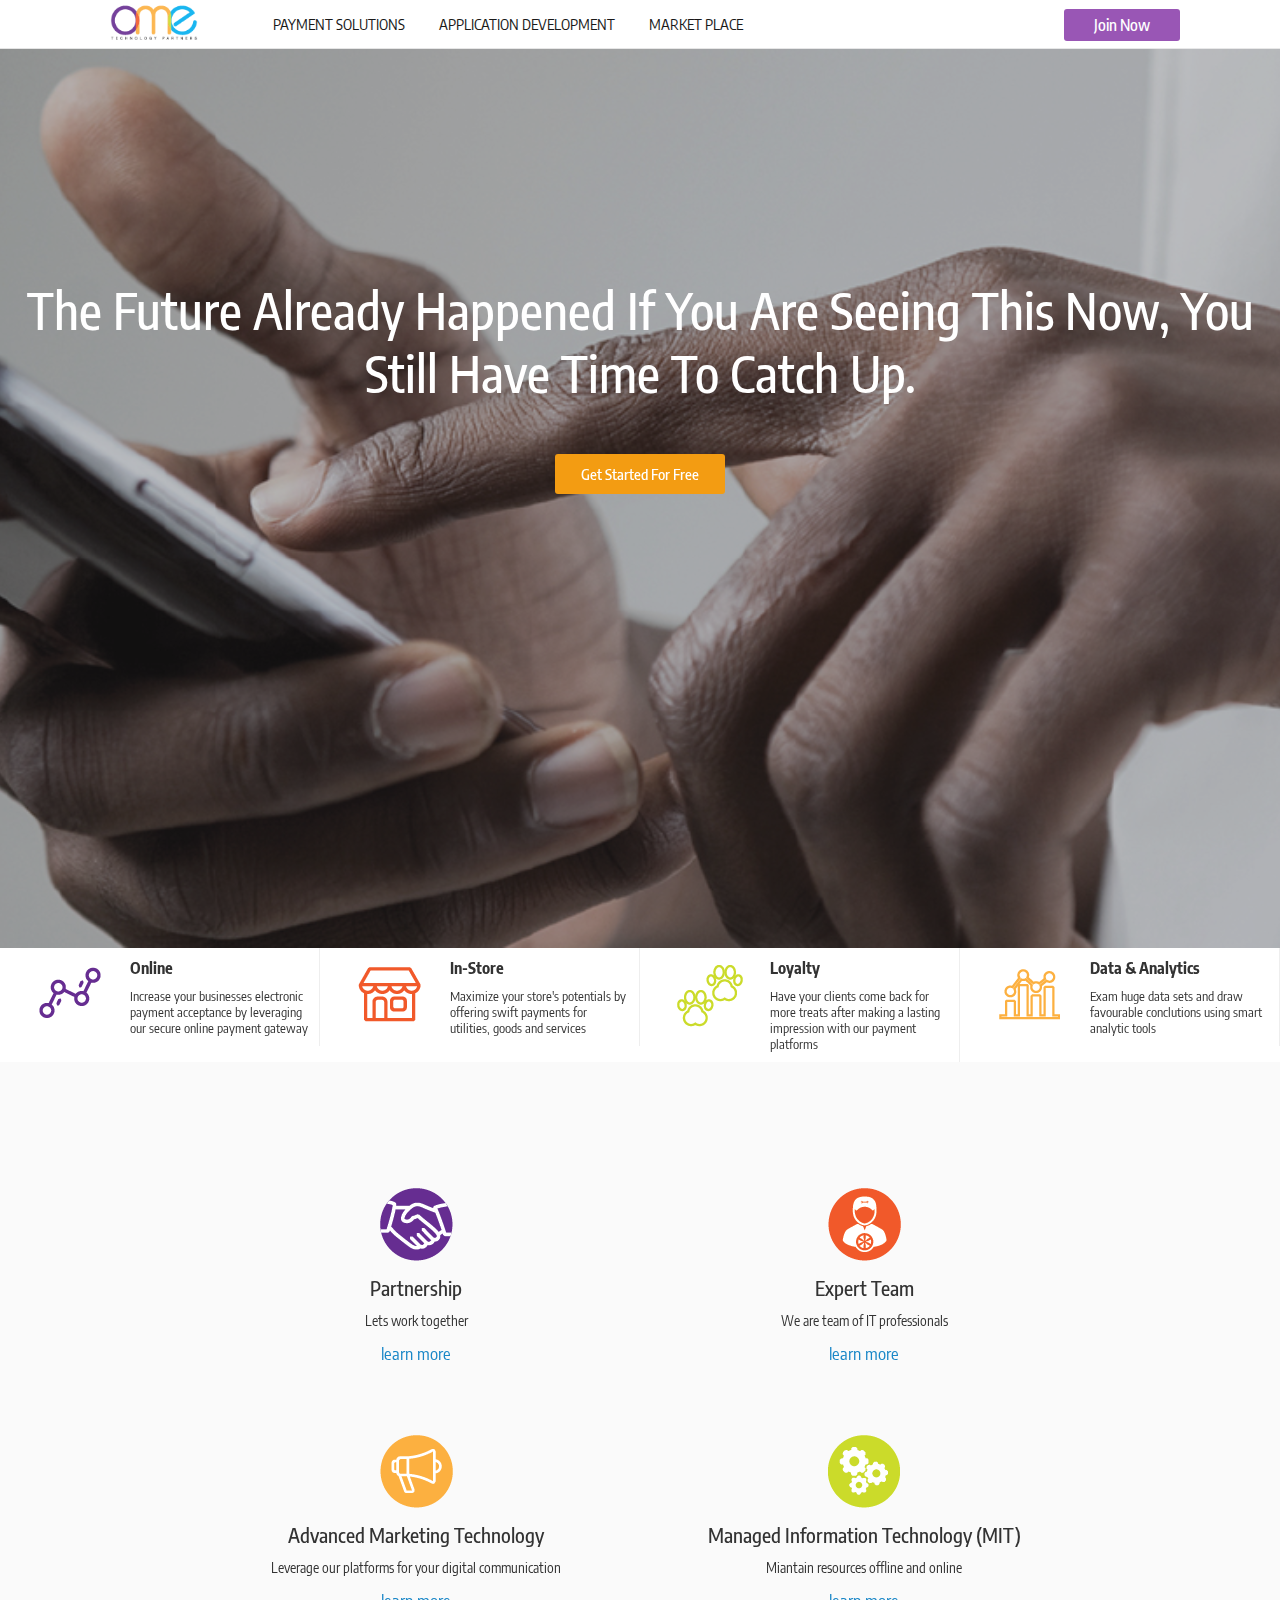
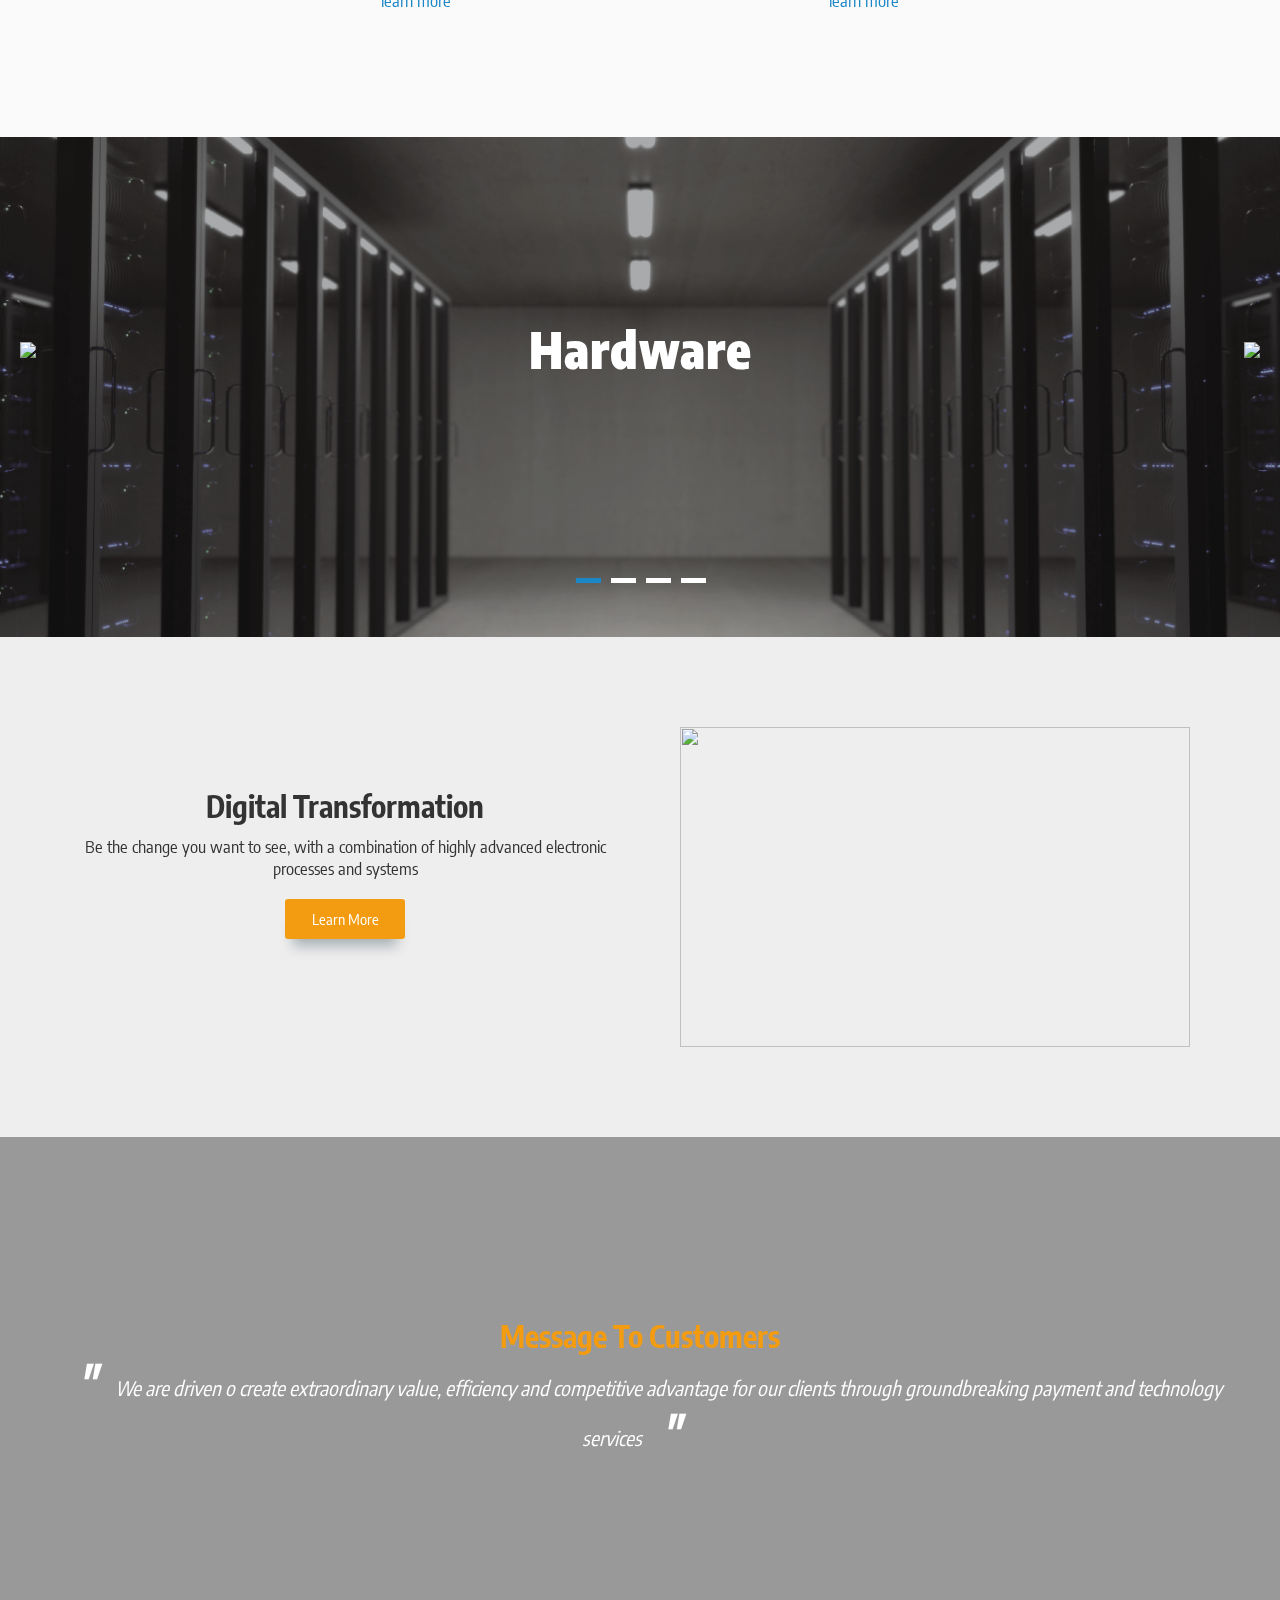
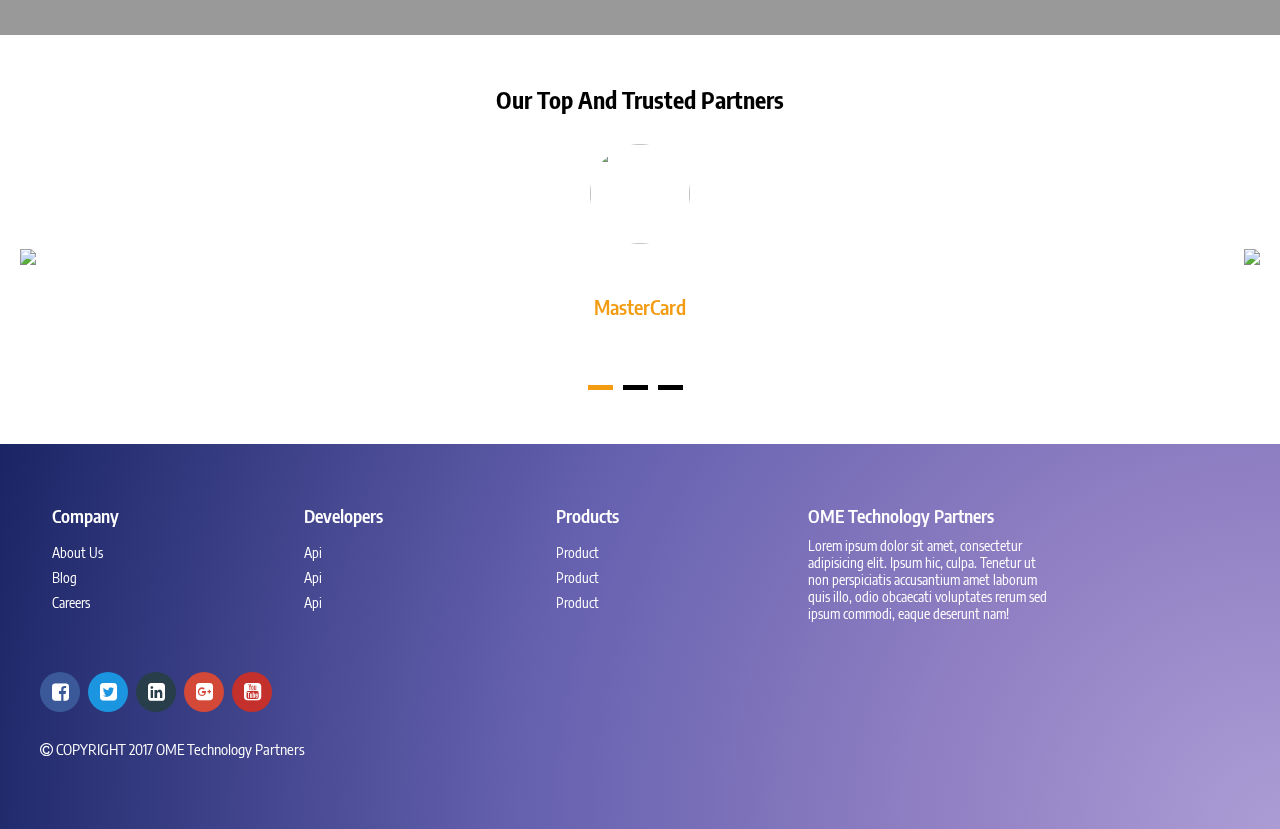
==== commit 4ce48470: "made up" ====
--- a/index.html
+++ b/index.html
@@ -28,9 +28,9 @@
         
     </div>
     
-    <div id="messageTriger">
+    <!-- <div id="messageTriger">
         <i class="fa fa-comment" aria-hidden="true"></i>
-    </div>
+    </div> -->
     
     
     
--- a/public/css/libs.css
+++ b/public/css/libs.css
@@ -7,10 +7,4 @@
  */.animated{-webkit-animation-duration:1s;animation-duration:1s;-webkit-animation-fill-mode:both;animation-fill-mode:both}.animated.infinite{-webkit-animation-iteration-count:infinite;animation-iteration-count:infinite}.animated.hinge{-webkit-animation-duration:2s;animation-duration:2s}.animated.bounceIn,.animated.bounceOut,.animated.flipOutX,.animated.flipOutY{-webkit-animation-duration:.75s;animation-duration:.75s}@-webkit-keyframes bounce{0%,20%,53%,80%,to{-webkit-animation-timing-function:cubic-bezier(.215,.61,.355,1);animation-timing-function:cubic-bezier(.215,.61,.355,1);-webkit-transform:translateZ(0);transform:translateZ(0)}40%,43%{-webkit-transform:translate3d(0,-30px,0);transform:translate3d(0,-30px,0)}40%,43%,70%{-webkit-animation-timing-function:cubic-bezier(.755,.05,.855,.06);animation-timing-function:cubic-bezier(.755,.05,.855,.06)}70%{-webkit-transform:translate3d(0,-15px,0);transform:translate3d(0,-15px,0)}90%{-webkit-transform:translate3d(0,-4px,0);transform:translate3d(0,-4px,0)}}@keyframes bounce{0%,20%,53%,80%,to{-webkit-animation-timing-function:cubic-bezier(.215,.61,.355,1);animation-timing-function:cubic-bezier(.215,.61,.355,1);-webkit-transform:translateZ(0);transform:translateZ(0)}40%,43%{-webkit-transform:translate3d(0,-30px,0);transform:translate3d(0,-30px,0)}40%,43%,70%{-webkit-animation-timing-function:cubic-bezier(.755,.05,.855,.06);animation-timing-function:cubic-bezier(.755,.05,.855,.06)}70%{-webkit-transform:translate3d(0,-15px,0);transform:translate3d(0,-15px,0)}90%{-webkit-transform:translate3d(0,-4px,0);transform:translate3d(0,-4px,0)}}.bounce{-webkit-animation-name:bounce;animation-name:bounce;-webkit-transform-origin:center bottom;transform-origin:center bottom}@-webkit-keyframes flash{0%,50%,to{opacity:1}25%,75%{opacity:0}}@keyframes flash{0%,50%,to{opacity:1}25%,75%{opacity:0}}.flash{-webkit-animation-name:flash;animation-name:flash}@-webkit-keyframes pulse{0%{-webkit-transform:scaleX(1);transform:scaleX(1)}50%{-webkit-transform:scale3d(1.05,1.05,1.05);transform:scale3d(1.05,1.05,1.05)}to{-webkit-transform:scaleX(1);transform:scaleX(1)}}@keyframes pulse{0%{-webkit-transform:scaleX(1);transform:scaleX(1)}50%{-webkit-transform:scale3d(1.05,1.05,1.05);transform:scale3d(1.05,1.05,1.05)}to{-webkit-transform:scaleX(1);transform:scaleX(1)}}.pulse{-webkit-animation-name:pulse;animation-name:pulse}@-webkit-keyframes rubberBand{0%{-webkit-transform:scaleX(1);transform:scaleX(1)}30%{-webkit-transform:scale3d(1.25,.75,1);transform:scale3d(1.25,.75,1)}40%{-webkit-transform:scale3d(.75,1.25,1);transform:scale3d(.75,1.25,1)}50%{-webkit-transform:scale3d(1.15,.85,1);transform:scale3d(1.15,.85,1)}65%{-webkit-transform:scale3d(.95,1.05,1);transform:scale3d(.95,1.05,1)}75%{-webkit-transform:scale3d(1.05,.95,1);transform:scale3d(1.05,.95,1)}to{-webkit-transform:scaleX(1);transform:scaleX(1)}}@keyframes rubberBand{0%{-webkit-transform:scaleX(1);transform:scaleX(1)}30%{-webkit-transform:scale3d(1.25,.75,1);transform:scale3d(1.25,.75,1)}40%{-webkit-transform:scale3d(.75,1.25,1);transform:scale3d(.75,1.25,1)}50%{-webkit-transform:scale3d(1.15,.85,1);transform:scale3d(1.15,.85,1)}65%{-webkit-transform:scale3d(.95,1.05,1);transform:scale3d(.95,1.05,1)}75%{-webkit-transform:scale3d(1.05,.95,1);transform:scale3d(1.05,.95,1)}to{-webkit-transform:scaleX(1);transform:scaleX(1)}}.rubberBand{-webkit-animation-name:rubberBand;animation-name:rubberBand}@-webkit-keyframes shake{0%,to{-webkit-transform:translateZ(0);transform:translateZ(0)}10%,30%,50%,70%,90%{-webkit-transform:translate3d(-10px,0,0);transform:translate3d(-10px,0,0)}20%,40%,60%,80%{-webkit-transform:translate3d(10px,0,0);transform:translate3d(10px,0,0)}}@keyframes shake{0%,to{-webkit-transform:translateZ(0);transform:translateZ(0)}10%,30%,50%,70%,90%{-webkit-transform:translate3d(-10px,0,0);transform:translate3d(-10px,0,0)}20%,40%,60%,80%{-webkit-transform:translate3d(10px,0,0);transform:translate3d(10px,0,0)}}.shake{-webkit-animation-name:shake;animation-name:shake}@-webkit-keyframes headShake{0%{-webkit-transform:translateX(0);transform:translateX(0)}6.5%{-webkit-transform:translateX(-6px) rotateY(-9deg);transform:translateX(-6px) rotateY(-9deg)}18.5%{-webkit-transform:translateX(5px) rotateY(7deg);transform:translateX(5px) rotateY(7deg)}31.5%{-webkit-transform:translateX(-3px) rotateY(-5deg);transform:translateX(-3px) rotateY(-5deg)}43.5%{-webkit-transform:translateX(2px) rotateY(3deg);transform:translateX(2px) rotateY(3deg)}50%{-webkit-transform:translateX(0);transform:translateX(0)}}@keyframes headShake{0%{-webkit-transform:translateX(0);transform:translateX(0)}6.5%{-webkit-transform:translateX(-6px) rotateY(-9deg);transform:translateX(-6px) rotateY(-9deg)}18.5%{-webkit-transform:translateX(5px) rotateY(7deg);transform:translateX(5px) rotateY(7deg)}31.5%{-webkit-transform:translateX(-3px) rotateY(-5deg);transform:translateX(-3px) rotateY(-5deg)}43.5%{-webkit-transform:translateX(2px) rotateY(3deg);transform:translateX(2px) rotateY(3deg)}50%{-webkit-transform:translateX(0);transform:translateX(0)}}.headShake{-webkit-animation-timing-function:ease-in-out;animation-timing-function:ease-in-out;-webkit-animation-name:headShake;animation-name:headShake}@-webkit-keyframes swing{20%{-webkit-transform:rotate(15deg);transform:rotate(15deg)}40%{-webkit-transform:rotate(-10deg);transform:rotate(-10deg)}60%{-webkit-transform:rotate(5deg);transform:rotate(5deg)}80%{-webkit-transform:rotate(-5deg);transform:rotate(-5deg)}to{-webkit-transform:rotate(0deg);transform:rotate(0deg)}}@keyframes swing{20%{-webkit-transform:rotate(15deg);transform:rotate(15deg)}40%{-webkit-transform:rotate(-10deg);transform:rotate(-10deg)}60%{-webkit-transform:rotate(5deg);transform:rotate(5deg)}80%{-webkit-transform:rotate(-5deg);transform:rotate(-5deg)}to{-webkit-transform:rotate(0deg);transform:rotate(0deg)}}.swing{-webkit-transform-origin:top center;transform-origin:top center;-webkit-animation-name:swing;animation-name:swing}@-webkit-keyframes tada{0%{-webkit-transform:scaleX(1);transform:scaleX(1)}10%,20%{-webkit-transform:scale3d(.9,.9,.9) rotate(-3deg);transform:scale3d(.9,.9,.9) rotate(-3deg)}30%,50%,70%,90%{-webkit-transform:scale3d(1.1,1.1,1.1) rotate(3deg);transform:scale3d(1.1,1.1,1.1) rotate(3deg)}40%,60%,80%{-webkit-transform:scale3d(1.1,1.1,1.1) rotate(-3deg);transform:scale3d(1.1,1.1,1.1) rotate(-3deg)}to{-webkit-transform:scaleX(1);transform:scaleX(1)}}@keyframes tada{0%{-webkit-transform:scaleX(1);transform:scaleX(1)}10%,20%{-webkit-transform:scale3d(.9,.9,.9) rotate(-3deg);transform:scale3d(.9,.9,.9) rotate(-3deg)}30%,50%,70%,90%{-webkit-transform:scale3d(1.1,1.1,1.1) rotate(3deg);transform:scale3d(1.1,1.1,1.1) rotate(3deg)}40%,60%,80%{-webkit-transform:scale3d(1.1,1.1,1.1) rotate(-3deg);transform:scale3d(1.1,1.1,1.1) rotate(-3deg)}to{-webkit-transform:scaleX(1);transform:scaleX(1)}}.tada{-webkit-animation-name:tada;animation-name:tada}@-webkit-keyframes wobble{0%{-webkit-transform:none;transform:none}15%{-webkit-transform:translate3d(-25%,0,0) rotate(-5deg);transform:translate3d(-25%,0,0) rotate(-5deg)}30%{-webkit-transform:translate3d(20%,0,0) rotate(3deg);transform:translate3d(20%,0,0) rotate(3deg)}45%{-webkit-transform:translate3d(-15%,0,0) rotate(-3deg);transform:translate3d(-15%,0,0) rotate(-3deg)}60%{-webkit-transform:translate3d(10%,0,0) rotate(2deg);transform:translate3d(10%,0,0) rotate(2deg)}75%{-webkit-transform:translate3d(-5%,0,0) rotate(-1deg);transform:translate3d(-5%,0,0) rotate(-1deg)}to{-webkit-transform:none;transform:none}}@keyframes wobble{0%{-webkit-transform:none;transform:none}15%{-webkit-transform:translate3d(-25%,0,0) rotate(-5deg);transform:translate3d(-25%,0,0) rotate(-5deg)}30%{-webkit-transform:translate3d(20%,0,0) rotate(3deg);transform:translate3d(20%,0,0) rotate(3deg)}45%{-webkit-transform:translate3d(-15%,0,0) rotate(-3deg);transform:translate3d(-15%,0,0) rotate(-3deg)}60%{-webkit-transform:translate3d(10%,0,0) rotate(2deg);transform:translate3d(10%,0,0) rotate(2deg)}75%{-webkit-transform:translate3d(-5%,0,0) rotate(-1deg);transform:translate3d(-5%,0,0) rotate(-1deg)}to{-webkit-transform:none;transform:none}}.wobble{-webkit-animation-name:wobble;animation-name:wobble}@-webkit-keyframes jello{0%,11.1%,to{-webkit-transform:none;transform:none}22.2%{-webkit-transform:skewX(-12.5deg) skewY(-12.5deg);transform:skewX(-12.5deg) skewY(-12.5deg)}33.3%{-webkit-transform:skewX(6.25deg) skewY(6.25deg);transform:skewX(6.25deg) skewY(6.25deg)}44.4%{-webkit-transform:skewX(-3.125deg) skewY(-3.125deg);transform:skewX(-3.125deg) skewY(-3.125deg)}55.5%{-webkit-transform:skewX(1.5625deg) skewY(1.5625deg);transform:skewX(1.5625deg) skewY(1.5625deg)}66.6%{-webkit-transform:skewX(-.78125deg) skewY(-.78125deg);transform:skewX(-.78125deg) skewY(-.78125deg)}77.7%{-webkit-transform:skewX(.390625deg) skewY(.390625deg);transform:skewX(.390625deg) skewY(.390625deg)}88.8%{-webkit-transform:skewX(-.1953125deg) skewY(-.1953125deg);transform:skewX(-.1953125deg) skewY(-.1953125deg)}}@keyframes jello{0%,11.1%,to{-webkit-transform:none;transform:none}22.2%{-webkit-transform:skewX(-12.5deg) skewY(-12.5deg);transform:skewX(-12.5deg) skewY(-12.5deg)}33.3%{-webkit-transform:skewX(6.25deg) skewY(6.25deg);transform:skewX(6.25deg) skewY(6.25deg)}44.4%{-webkit-transform:skewX(-3.125deg) skewY(-3.125deg);transform:skewX(-3.125deg) skewY(-3.125deg)}55.5%{-webkit-transform:skewX(1.5625deg) skewY(1.5625deg);transform:skewX(1.5625deg) skewY(1.5625deg)}66.6%{-webkit-transform:skewX(-.78125deg) skewY(-.78125deg);transform:skewX(-.78125deg) skewY(-.78125deg)}77.7%{-webkit-transform:skewX(.390625deg) skewY(.390625deg);transform:skewX(.390625deg) skewY(.390625deg)}88.8%{-webkit-transform:skewX(-.1953125deg) skewY(-.1953125deg);transform:skewX(-.1953125deg) skewY(-.1953125deg)}}.jello{-webkit-animation-name:jello;animation-name:jello;-webkit-transform-origin:center;transform-origin:center}@-webkit-keyframes bounceIn{0%,20%,40%,60%,80%,to{-webkit-animation-timing-function:cubic-bezier(.215,.61,.355,1);animation-timing-function:cubic-bezier(.215,.61,.355,1)}0%{opacity:0;-webkit-transform:scale3d(.3,.3,.3);transform:scale3d(.3,.3,.3)}20%{-webkit-transform:scale3d(1.1,1.1,1.1);transform:scale3d(1.1,1.1,1.1)}40%{-webkit-transform:scale3d(.9,.9,.9);transform:scale3d(.9,.9,.9)}60%{opacity:1;-webkit-transform:scale3d(1.03,1.03,1.03);transform:scale3d(1.03,1.03,1.03)}80%{-webkit-transform:scale3d(.97,.97,.97);transform:scale3d(.97,.97,.97)}to{opacity:1;-webkit-transform:scaleX(1);transform:scaleX(1)}}@keyframes bounceIn{0%,20%,40%,60%,80%,to{-webkit-animation-timing-function:cubic-bezier(.215,.61,.355,1);animation-timing-function:cubic-bezier(.215,.61,.355,1)}0%{opacity:0;-webkit-transform:scale3d(.3,.3,.3);transform:scale3d(.3,.3,.3)}20%{-webkit-transform:scale3d(1.1,1.1,1.1);transform:scale3d(1.1,1.1,1.1)}40%{-webkit-transform:scale3d(.9,.9,.9);transform:scale3d(.9,.9,.9)}60%{opacity:1;-webkit-transform:scale3d(1.03,1.03,1.03);transform:scale3d(1.03,1.03,1.03)}80%{-webkit-transform:scale3d(.97,.97,.97);transform:scale3d(.97,.97,.97)}to{opacity:1;-webkit-transform:scaleX(1);transform:scaleX(1)}}.bounceIn{-webkit-animation-name:bounceIn;animation-name:bounceIn}@-webkit-keyframes bounceInDown{0%,60%,75%,90%,to{-webkit-animation-timing-function:cubic-bezier(.215,.61,.355,1);animation-timing-function:cubic-bezier(.215,.61,.355,1)}0%{opacity:0;-webkit-transform:translate3d(0,-3000px,0);transform:translate3d(0,-3000px,0)}60%{opacity:1;-webkit-transform:translate3d(0,25px,0);transform:translate3d(0,25px,0)}75%{-webkit-transform:translate3d(0,-10px,0);transform:translate3d(0,-10px,0)}90%{-webkit-transform:translate3d(0,5px,0);transform:translate3d(0,5px,0)}to{-webkit-transform:none;transform:none}}@keyframes bounceInDown{0%,60%,75%,90%,to{-webkit-animation-timing-function:cubic-bezier(.215,.61,.355,1);animation-timing-function:cubic-bezier(.215,.61,.355,1)}0%{opacity:0;-webkit-transform:translate3d(0,-3000px,0);transform:translate3d(0,-3000px,0)}60%{opacity:1;-webkit-transform:translate3d(0,25px,0);transform:translate3d(0,25px,0)}75%{-webkit-transform:translate3d(0,-10px,0);transform:translate3d(0,-10px,0)}90%{-webkit-transform:translate3d(0,5px,0);transform:translate3d(0,5px,0)}to{-webkit-transform:none;transform:none}}.bounceInDown{-webkit-animation-name:bounceInDown;animation-name:bounceInDown}@-webkit-keyframes bounceInLeft{0%,60%,75%,90%,to{-webkit-animation-timing-function:cubic-bezier(.215,.61,.355,1);animation-timing-function:cubic-bezier(.215,.61,.355,1)}0%{opacity:0;-webkit-transform:translate3d(-3000px,0,0);transform:translate3d(-3000px,0,0)}60%{opacity:1;-webkit-transform:translate3d(25px,0,0);transform:translate3d(25px,0,0)}75%{-webkit-transform:translate3d(-10px,0,0);transform:translate3d(-10px,0,0)}90%{-webkit-transform:translate3d(5px,0,0);transform:translate3d(5px,0,0)}to{-webkit-transform:none;transform:none}}@keyframes bounceInLeft{0%,60%,75%,90%,to{-webkit-animation-timing-function:cubic-bezier(.215,.61,.355,1);animation-timing-function:cubic-bezier(.215,.61,.355,1)}0%{opacity:0;-webkit-transform:translate3d(-3000px,0,0);transform:translate3d(-3000px,0,0)}60%{opacity:1;-webkit-transform:translate3d(25px,0,0);transform:translate3d(25px,0,0)}75%{-webkit-transform:translate3d(-10px,0,0);transform:translate3d(-10px,0,0)}90%{-webkit-transform:translate3d(5px,0,0);transform:translate3d(5px,0,0)}to{-webkit-transform:none;transform:none}}.bounceInLeft{-webkit-animation-name:bounceInLeft;animation-name:bounceInLeft}@-webkit-keyframes bounceInRight{0%,60%,75%,90%,to{-webkit-animation-timing-function:cubic-bezier(.215,.61,.355,1);animation-timing-function:cubic-bezier(.215,.61,.355,1)}0%{opacity:0;-webkit-transform:translate3d(3000px,0,0);transform:translate3d(3000px,0,0)}60%{opacity:1;-webkit-transform:translate3d(-25px,0,0);transform:translate3d(-25px,0,0)}75%{-webkit-transform:translate3d(10px,0,0);transform:translate3d(10px,0,0)}90%{-webkit-transform:translate3d(-5px,0,0);transform:translate3d(-5px,0,0)}to{-webkit-transform:none;transform:none}}@keyframes bounceInRight{0%,60%,75%,90%,to{-webkit-animation-timing-function:cubic-bezier(.215,.61,.355,1);animation-timing-function:cubic-bezier(.215,.61,.355,1)}0%{opacity:0;-webkit-transform:translate3d(3000px,0,0);transform:translate3d(3000px,0,0)}60%{opacity:1;-webkit-transform:translate3d(-25px,0,0);transform:translate3d(-25px,0,0)}75%{-webkit-transform:translate3d(10px,0,0);transform:translate3d(10px,0,0)}90%{-webkit-transform:translate3d(-5px,0,0);transform:translate3d(-5px,0,0)}to{-webkit-transform:none;transform:none}}.bounceInRight{-webkit-animation-name:bounceInRight;animation-name:bounceInRight}@-webkit-keyframes bounceInUp{0%,60%,75%,90%,to{-webkit-animation-timing-function:cubic-bezier(.215,.61,.355,1);animation-timing-function:cubic-bezier(.215,.61,.355,1)}0%{opacity:0;-webkit-transform:translate3d(0,3000px,0);transform:translate3d(0,3000px,0)}60%{opacity:1;-webkit-transform:translate3d(0,-20px,0);transform:translate3d(0,-20px,0)}75%{-webkit-transform:translate3d(0,10px,0);transform:translate3d(0,10px,0)}90%{-webkit-transform:translate3d(0,-5px,0);transform:translate3d(0,-5px,0)}to{-webkit-transform:translateZ(0);transform:translateZ(0)}}@keyframes bounceInUp{0%,60%,75%,90%,to{-webkit-animation-timing-function:cubic-bezier(.215,.61,.355,1);animation-timing-function:cubic-bezier(.215,.61,.355,1)}0%{opacity:0;-webkit-transform:translate3d(0,3000px,0);transform:translate3d(0,3000px,0)}60%{opacity:1;-webkit-transform:translate3d(0,-20px,0);transform:translate3d(0,-20px,0)}75%{-webkit-transform:translate3d(0,10px,0);transform:translate3d(0,10px,0)}90%{-webkit-transform:translate3d(0,-5px,0);transform:translate3d(0,-5px,0)}to{-webkit-transform:translateZ(0);transform:translateZ(0)}}.bounceInUp{-webkit-animation-name:bounceInUp;animation-name:bounceInUp}@-webkit-keyframes bounceOut{20%{-webkit-transform:scale3d(.9,.9,.9);transform:scale3d(.9,.9,.9)}50%,55%{opacity:1;-webkit-transform:scale3d(1.1,1.1,1.1);transform:scale3d(1.1,1.1,1.1)}to{opacity:0;-webkit-transform:scale3d(.3,.3,.3);transform:scale3d(.3,.3,.3)}}@keyframes bounceOut{20%{-webkit-transform:scale3d(.9,.9,.9);transform:scale3d(.9,.9,.9)}50%,55%{opacity:1;-webkit-transform:scale3d(1.1,1.1,1.1);transform:scale3d(1.1,1.1,1.1)}to{opacity:0;-webkit-transform:scale3d(.3,.3,.3);transform:scale3d(.3,.3,.3)}}.bounceOut{-webkit-animation-name:bounceOut;animation-name:bounceOut}@-webkit-keyframes bounceOutDown{20%{-webkit-transform:translate3d(0,10px,0);transform:translate3d(0,10px,0)}40%,45%{opacity:1;-webkit-transform:translate3d(0,-20px,0);transform:translate3d(0,-20px,0)}to{opacity:0;-webkit-transform:translate3d(0,2000px,0);transform:translate3d(0,2000px,0)}}@keyframes bounceOutDown{20%{-webkit-transform:translate3d(0,10px,0);transform:translate3d(0,10px,0)}40%,45%{opacity:1;-webkit-transform:translate3d(0,-20px,0);transform:translate3d(0,-20px,0)}to{opacity:0;-webkit-transform:translate3d(0,2000px,0);transform:translate3d(0,2000px,0)}}.bounceOutDown{-webkit-animation-name:bounceOutDown;animation-name:bounceOutDown}@-webkit-keyframes bounceOutLeft{20%{opacity:1;-webkit-transform:translate3d(20px,0,0);transform:translate3d(20px,0,0)}to{opacity:0;-webkit-transform:translate3d(-2000px,0,0);transform:translate3d(-2000px,0,0)}}@keyframes bounceOutLeft{20%{opacity:1;-webkit-transform:translate3d(20px,0,0);transform:translate3d(20px,0,0)}to{opacity:0;-webkit-transform:translate3d(-2000px,0,0);transform:translate3d(-2000px,0,0)}}.bounceOutLeft{-webkit-animation-name:bounceOutLeft;animation-name:bounceOutLeft}@-webkit-keyframes bounceOutRight{20%{opacity:1;-webkit-transform:translate3d(-20px,0,0);transform:translate3d(-20px,0,0)}to{opacity:0;-webkit-transform:translate3d(2000px,0,0);transform:translate3d(2000px,0,0)}}@keyframes bounceOutRight{20%{opacity:1;-webkit-transform:translate3d(-20px,0,0);transform:translate3d(-20px,0,0)}to{opacity:0;-webkit-transform:translate3d(2000px,0,0);transform:translate3d(2000px,0,0)}}.bounceOutRight{-webkit-animation-name:bounceOutRight;animation-name:bounceOutRight}@-webkit-keyframes bounceOutUp{20%{-webkit-transform:translate3d(0,-10px,0);transform:translate3d(0,-10px,0)}40%,45%{opacity:1;-webkit-transform:translate3d(0,20px,0);transform:translate3d(0,20px,0)}to{opacity:0;-webkit-transform:translate3d(0,-2000px,0);transform:translate3d(0,-2000px,0)}}@keyframes bounceOutUp{20%{-webkit-transform:translate3d(0,-10px,0);transform:translate3d(0,-10px,0)}40%,45%{opacity:1;-webkit-transform:translate3d(0,20px,0);transform:translate3d(0,20px,0)}to{opacity:0;-webkit-transform:translate3d(0,-2000px,0);transform:translate3d(0,-2000px,0)}}.bounceOutUp{-webkit-animation-name:bounceOutUp;animation-name:bounceOutUp}@-webkit-keyframes fadeIn{0%{opacity:0}to{opacity:1}}@keyframes fadeIn{0%{opacity:0}to{opacity:1}}.fadeIn{-webkit-animation-name:fadeIn;animation-name:fadeIn}@-webkit-keyframes fadeInDown{0%{opacity:0;-webkit-transform:translate3d(0,-100%,0);transform:translate3d(0,-100%,0)}to{opacity:1;-webkit-transform:none;transform:none}}@keyframes fadeInDown{0%{opacity:0;-webkit-transform:translate3d(0,-100%,0);transform:translate3d(0,-100%,0)}to{opacity:1;-webkit-transform:none;transform:none}}.fadeInDown{-webkit-animation-name:fadeInDown;animation-name:fadeInDown}@-webkit-keyframes fadeInDownBig{0%{opacity:0;-webkit-transform:translate3d(0,-2000px,0);transform:translate3d(0,-2000px,0)}to{opacity:1;-webkit-transform:none;transform:none}}@keyframes fadeInDownBig{0%{opacity:0;-webkit-transform:translate3d(0,-2000px,0);transform:translate3d(0,-2000px,0)}to{opacity:1;-webkit-transform:none;transform:none}}.fadeInDownBig{-webkit-animation-name:fadeInDownBig;animation-name:fadeInDownBig}@-webkit-keyframes fadeInLeft{0%{opacity:0;-webkit-transform:translate3d(-100%,0,0);transform:translate3d(-100%,0,0)}to{opacity:1;-webkit-transform:none;transform:none}}@keyframes fadeInLeft{0%{opacity:0;-webkit-transform:translate3d(-100%,0,0);transform:translate3d(-100%,0,0)}to{opacity:1;-webkit-transform:none;transform:none}}.fadeInLeft{-webkit-animation-name:fadeInLeft;animation-name:fadeInLeft}@-webkit-keyframes fadeInLeftBig{0%{opacity:0;-webkit-transform:translate3d(-2000px,0,0);transform:translate3d(-2000px,0,0)}to{opacity:1;-webkit-transform:none;transform:none}}@keyframes fadeInLeftBig{0%{opacity:0;-webkit-transform:translate3d(-2000px,0,0);transform:translate3d(-2000px,0,0)}to{opacity:1;-webkit-transform:none;transform:none}}.fadeInLeftBig{-webkit-animation-name:fadeInLeftBig;animation-name:fadeInLeftBig}@-webkit-keyframes fadeInRight{0%{opacity:0;-webkit-transform:translate3d(100%,0,0);transform:translate3d(100%,0,0)}to{opacity:1;-webkit-transform:none;transform:none}}@keyframes fadeInRight{0%{opacity:0;-webkit-transform:translate3d(100%,0,0);transform:translate3d(100%,0,0)}to{opacity:1;-webkit-transform:none;transform:none}}.fadeInRight{-webkit-animation-name:fadeInRight;animation-name:fadeInRight}@-webkit-keyframes fadeInRightBig{0%{opacity:0;-webkit-transform:translate3d(2000px,0,0);transform:translate3d(2000px,0,0)}to{opacity:1;-webkit-transform:none;transform:none}}@keyframes fadeInRightBig{0%{opacity:0;-webkit-transform:translate3d(2000px,0,0);transform:translate3d(2000px,0,0)}to{opacity:1;-webkit-transform:none;transform:none}}.fadeInRightBig{-webkit-animation-name:fadeInRightBig;animation-name:fadeInRightBig}@-webkit-keyframes fadeInUp{0%{opacity:0;-webkit-transform:translate3d(0,100%,0);transform:translate3d(0,100%,0)}to{opacity:1;-webkit-transform:none;transform:none}}@keyframes fadeInUp{0%{opacity:0;-webkit-transform:translate3d(0,100%,0);transform:translate3d(0,100%,0)}to{opacity:1;-webkit-transform:none;transform:none}}.fadeInUp{-webkit-animation-name:fadeInUp;animation-name:fadeInUp}@-webkit-keyframes fadeInUpBig{0%{opacity:0;-webkit-transform:translate3d(0,2000px,0);transform:translate3d(0,2000px,0)}to{opacity:1;-webkit-transform:none;transform:none}}@keyframes fadeInUpBig{0%{opacity:0;-webkit-transform:translate3d(0,2000px,0);transform:translate3d(0,2000px,0)}to{opacity:1;-webkit-transform:none;transform:none}}.fadeInUpBig{-webkit-animation-name:fadeInUpBig;animation-name:fadeInUpBig}@-webkit-keyframes fadeOut{0%{opacity:1}to{opacity:0}}@keyframes fadeOut{0%{opacity:1}to{opacity:0}}.fadeOut{-webkit-animation-name:fadeOut;animation-name:fadeOut}@-webkit-keyframes fadeOutDown{0%{opacity:1}to{opacity:0;-webkit-transform:translate3d(0,100%,0);transform:translate3d(0,100%,0)}}@keyframes fadeOutDown{0%{opacity:1}to{opacity:0;-webkit-transform:translate3d(0,100%,0);transform:translate3d(0,100%,0)}}.fadeOutDown{-webkit-animation-name:fadeOutDown;animation-name:fadeOutDown}@-webkit-keyframes fadeOutDownBig{0%{opacity:1}to{opacity:0;-webkit-transform:translate3d(0,2000px,0);transform:translate3d(0,2000px,0)}}@keyframes fadeOutDownBig{0%{opacity:1}to{opacity:0;-webkit-transform:translate3d(0,2000px,0);transform:translate3d(0,2000px,0)}}.fadeOutDownBig{-webkit-animation-name:fadeOutDownBig;animation-name:fadeOutDownBig}@-webkit-keyframes fadeOutLeft{0%{opacity:1}to{opacity:0;-webkit-transform:translate3d(-100%,0,0);transform:translate3d(-100%,0,0)}}@keyframes fadeOutLeft{0%{opacity:1}to{opacity:0;-webkit-transform:translate3d(-100%,0,0);transform:translate3d(-100%,0,0)}}.fadeOutLeft{-webkit-animation-name:fadeOutLeft;animation-name:fadeOutLeft}@-webkit-keyframes fadeOutLeftBig{0%{opacity:1}to{opacity:0;-webkit-transform:translate3d(-2000px,0,0);transform:translate3d(-2000px,0,0)}}@keyframes fadeOutLeftBig{0%{opacity:1}to{opacity:0;-webkit-transform:translate3d(-2000px,0,0);transform:translate3d(-2000px,0,0)}}.fadeOutLeftBig{-webkit-animation-name:fadeOutLeftBig;animation-name:fadeOutLeftBig}@-webkit-keyframes fadeOutRight{0%{opacity:1}to{opacity:0;-webkit-transform:translate3d(100%,0,0);transform:translate3d(100%,0,0)}}@keyframes fadeOutRight{0%{opacity:1}to{opacity:0;-webkit-transform:translate3d(100%,0,0);transform:translate3d(100%,0,0)}}.fadeOutRight{-webkit-animation-name:fadeOutRight;animation-name:fadeOutRight}@-webkit-keyframes fadeOutRightBig{0%{opacity:1}to{opacity:0;-webkit-transform:translate3d(2000px,0,0);transform:translate3d(2000px,0,0)}}@keyframes fadeOutRightBig{0%{opacity:1}to{opacity:0;-webkit-transform:translate3d(2000px,0,0);transform:translate3d(2000px,0,0)}}.fadeOutRightBig{-webkit-animation-name:fadeOutRightBig;animation-name:fadeOutRightBig}@-webkit-keyframes fadeOutUp{0%{opacity:1}to{opacity:0;-webkit-transform:translate3d(0,-100%,0);transform:translate3d(0,-100%,0)}}@keyframes fadeOutUp{0%{opacity:1}to{opacity:0;-webkit-transform:translate3d(0,-100%,0);transform:translate3d(0,-100%,0)}}.fadeOutUp{-webkit-animation-name:fadeOutUp;animation-name:fadeOutUp}@-webkit-keyframes fadeOutUpBig{0%{opacity:1}to{opacity:0;-webkit-transform:translate3d(0,-2000px,0);transform:translate3d(0,-2000px,0)}}@keyframes fadeOutUpBig{0%{opacity:1}to{opacity:0;-webkit-transform:translate3d(0,-2000px,0);transform:translate3d(0,-2000px,0)}}.fadeOutUpBig{-webkit-animation-name:fadeOutUpBig;animation-name:fadeOutUpBig}@-webkit-keyframes flip{0%{-webkit-transform:perspective(400px) rotateY(-1turn);transform:perspective(400px) rotateY(-1turn)}0%,40%{-webkit-animation-timing-function:ease-out;animation-timing-function:ease-out}40%{-webkit-transform:perspective(400px) translateZ(150px) rotateY(-190deg);transform:perspective(400px) translateZ(150px) rotateY(-190deg)}50%{-webkit-transform:perspective(400px) translateZ(150px) rotateY(-170deg);transform:perspective(400px) translateZ(150px) rotateY(-170deg)}50%,80%{-webkit-animation-timing-function:ease-in;animation-timing-function:ease-in}80%{-webkit-transform:perspective(400px) scale3d(.95,.95,.95);transform:perspective(400px) scale3d(.95,.95,.95)}to{-webkit-transform:perspective(400px);transform:perspective(400px);-webkit-animation-timing-function:ease-in;animation-timing-function:ease-in}}@keyframes flip{0%{-webkit-transform:perspective(400px) rotateY(-1turn);transform:perspective(400px) rotateY(-1turn)}0%,40%{-webkit-animation-timing-function:ease-out;animation-timing-function:ease-out}40%{-webkit-transform:perspective(400px) translateZ(150px) rotateY(-190deg);transform:perspective(400px) translateZ(150px) rotateY(-190deg)}50%{-webkit-transform:perspective(400px) translateZ(150px) rotateY(-170deg);transform:perspective(400px) translateZ(150px) rotateY(-170deg)}50%,80%{-webkit-animation-timing-function:ease-in;animation-timing-function:ease-in}80%{-webkit-transform:perspective(400px) scale3d(.95,.95,.95);transform:perspective(400px) scale3d(.95,.95,.95)}to{-webkit-transform:perspective(400px);transform:perspective(400px);-webkit-animation-timing-function:ease-in;animation-timing-function:ease-in}}.animated.flip{-webkit-backface-visibility:visible;backface-visibility:visible;-webkit-animation-name:flip;animation-name:flip}@-webkit-keyframes flipInX{0%{-webkit-transform:perspective(400px) rotateX(90deg);transform:perspective(400px) rotateX(90deg);opacity:0}0%,40%{-webkit-animation-timing-function:ease-in;animation-timing-function:ease-in}40%{-webkit-transform:perspective(400px) rotateX(-20deg);transform:perspective(400px) rotateX(-20deg)}60%{-webkit-transform:perspective(400px) rotateX(10deg);transform:perspective(400px) rotateX(10deg);opacity:1}80%{-webkit-transform:perspective(400px) rotateX(-5deg);transform:perspective(400px) rotateX(-5deg)}to{-webkit-transform:perspective(400px);transform:perspective(400px)}}@keyframes flipInX{0%{-webkit-transform:perspective(400px) rotateX(90deg);transform:perspective(400px) rotateX(90deg);opacity:0}0%,40%{-webkit-animation-timing-function:ease-in;animation-timing-function:ease-in}40%{-webkit-transform:perspective(400px) rotateX(-20deg);transform:perspective(400px) rotateX(-20deg)}60%{-webkit-transform:perspective(400px) rotateX(10deg);transform:perspective(400px) rotateX(10deg);opacity:1}80%{-webkit-transform:perspective(400px) rotateX(-5deg);transform:perspective(400px) rotateX(-5deg)}to{-webkit-transform:perspective(400px);transform:perspective(400px)}}.flipInX{-webkit-backface-visibility:visible!important;backface-visibility:visible!important;-webkit-animation-name:flipInX;animation-name:flipInX}@-webkit-keyframes flipInY{0%{-webkit-transform:perspective(400px) rotateY(90deg);transform:perspective(400px) rotateY(90deg);opacity:0}0%,40%{-webkit-animation-timing-function:ease-in;animation-timing-function:ease-in}40%{-webkit-transform:perspective(400px) rotateY(-20deg);transform:perspective(400px) rotateY(-20deg)}60%{-webkit-transform:perspective(400px) rotateY(10deg);transform:perspective(400px) rotateY(10deg);opacity:1}80%{-webkit-transform:perspective(400px) rotateY(-5deg);transform:perspective(400px) rotateY(-5deg)}to{-webkit-transform:perspective(400px);transform:perspective(400px)}}@keyframes flipInY{0%{-webkit-transform:perspective(400px) rotateY(90deg);transform:perspective(400px) rotateY(90deg);opacity:0}0%,40%{-webkit-animation-timing-function:ease-in;animation-timing-function:ease-in}40%{-webkit-transform:perspective(400px) rotateY(-20deg);transform:perspective(400px) rotateY(-20deg)}60%{-webkit-transform:perspective(400px) rotateY(10deg);transform:perspective(400px) rotateY(10deg);opacity:1}80%{-webkit-transform:perspective(400px) rotateY(-5deg);transform:perspective(400px) rotateY(-5deg)}to{-webkit-transform:perspective(400px);transform:perspective(400px)}}.flipInY{-webkit-backface-visibility:visible!important;backface-visibility:visible!important;-webkit-animation-name:flipInY;animation-name:flipInY}@-webkit-keyframes flipOutX{0%{-webkit-transform:perspective(400px);transform:perspective(400px)}30%{-webkit-transform:perspective(400px) rotateX(-20deg);transform:perspective(400px) rotateX(-20deg);opacity:1}to{-webkit-transform:perspective(400px) rotateX(90deg);transform:perspective(400px) rotateX(90deg);opacity:0}}@keyframes flipOutX{0%{-webkit-transform:perspective(400px);transform:perspective(400px)}30%{-webkit-transform:perspective(400px) rotateX(-20deg);transform:perspective(400px) rotateX(-20deg);opacity:1}to{-webkit-transform:perspective(400px) rotateX(90deg);transform:perspective(400px) rotateX(90deg);opacity:0}}.flipOutX{-webkit-animation-name:flipOutX;animation-name:flipOutX;-webkit-backface-visibility:visible!important;backface-visibility:visible!important}@-webkit-keyframes flipOutY{0%{-webkit-transform:perspective(400px);transform:perspective(400px)}30%{-webkit-transform:perspective(400px) rotateY(-15deg);transform:perspective(400px) rotateY(-15deg);opacity:1}to{-webkit-transform:perspective(400px) rotateY(90deg);transform:perspective(400px) rotateY(90deg);opacity:0}}@keyframes flipOutY{0%{-webkit-transform:perspective(400px);transform:perspective(400px)}30%{-webkit-transform:perspective(400px) rotateY(-15deg);transform:perspective(400px) rotateY(-15deg);opacity:1}to{-webkit-transform:perspective(400px) rotateY(90deg);transform:perspective(400px) rotateY(90deg);opacity:0}}.flipOutY{-webkit-backface-visibility:visible!important;backface-visibility:visible!important;-webkit-animation-name:flipOutY;animation-name:flipOutY}@-webkit-keyframes lightSpeedIn{0%{-webkit-transform:translate3d(100%,0,0) skewX(-30deg);transform:translate3d(100%,0,0) skewX(-30deg);opacity:0}60%{-webkit-transform:skewX(20deg);transform:skewX(20deg)}60%,80%{opacity:1}80%{-webkit-transform:skewX(-5deg);transform:skewX(-5deg)}to{-webkit-transform:none;transform:none;opacity:1}}@keyframes lightSpeedIn{0%{-webkit-transform:translate3d(100%,0,0) skewX(-30deg);transform:translate3d(100%,0,0) skewX(-30deg);opacity:0}60%{-webkit-transform:skewX(20deg);transform:skewX(20deg)}60%,80%{opacity:1}80%{-webkit-transform:skewX(-5deg);transform:skewX(-5deg)}to{-webkit-transform:none;transform:none;opacity:1}}.lightSpeedIn{-webkit-animation-name:lightSpeedIn;animation-name:lightSpeedIn;-webkit-animation-timing-function:ease-out;animation-timing-function:ease-out}@-webkit-keyframes lightSpeedOut{0%{opacity:1}to{-webkit-transform:translate3d(100%,0,0) skewX(30deg);transform:translate3d(100%,0,0) skewX(30deg);opacity:0}}@keyframes lightSpeedOut{0%{opacity:1}to{-webkit-transform:translate3d(100%,0,0) skewX(30deg);transform:translate3d(100%,0,0) skewX(30deg);opacity:0}}.lightSpeedOut{-webkit-animation-name:lightSpeedOut;animation-name:lightSpeedOut;-webkit-animation-timing-function:ease-in;animation-timing-function:ease-in}@-webkit-keyframes rotateIn{0%{transform-origin:center;-webkit-transform:rotate(-200deg);transform:rotate(-200deg);opacity:0}0%,to{-webkit-transform-origin:center}to{transform-origin:center;-webkit-transform:none;transform:none;opacity:1}}@keyframes rotateIn{0%{transform-origin:center;-webkit-transform:rotate(-200deg);transform:rotate(-200deg);opacity:0}0%,to{-webkit-transform-origin:center}to{transform-origin:center;-webkit-transform:none;transform:none;opacity:1}}.rotateIn{-webkit-animation-name:rotateIn;animation-name:rotateIn}@-webkit-keyframes rotateInDownLeft{0%{transform-origin:left bottom;-webkit-transform:rotate(-45deg);transform:rotate(-45deg);opacity:0}0%,to{-webkit-transform-origin:left bottom}to{transform-origin:left bottom;-webkit-transform:none;transform:none;opacity:1}}@keyframes rotateInDownLeft{0%{transform-origin:left bottom;-webkit-transform:rotate(-45deg);transform:rotate(-45deg);opacity:0}0%,to{-webkit-transform-origin:left bottom}to{transform-origin:left bottom;-webkit-transform:none;transform:none;opacity:1}}.rotateInDownLeft{-webkit-animation-name:rotateInDownLeft;animation-name:rotateInDownLeft}@-webkit-keyframes rotateInDownRight{0%{transform-origin:right bottom;-webkit-transform:rotate(45deg);transform:rotate(45deg);opacity:0}0%,to{-webkit-transform-origin:right bottom}to{transform-origin:right bottom;-webkit-transform:none;transform:none;opacity:1}}@keyframes rotateInDownRight{0%{transform-origin:right bottom;-webkit-transform:rotate(45deg);transform:rotate(45deg);opacity:0}0%,to{-webkit-transform-origin:right bottom}to{transform-origin:right bottom;-webkit-transform:none;transform:none;opacity:1}}.rotateInDownRight{-webkit-animation-name:rotateInDownRight;animation-name:rotateInDownRight}@-webkit-keyframes rotateInUpLeft{0%{transform-origin:left bottom;-webkit-transform:rotate(45deg);transform:rotate(45deg);opacity:0}0%,to{-webkit-transform-origin:left bottom}to{transform-origin:left bottom;-webkit-transform:none;transform:none;opacity:1}}@keyframes rotateInUpLeft{0%{transform-origin:left bottom;-webkit-transform:rotate(45deg);transform:rotate(45deg);opacity:0}0%,to{-webkit-transform-origin:left bottom}to{transform-origin:left bottom;-webkit-transform:none;transform:none;opacity:1}}.rotateInUpLeft{-webkit-animation-name:rotateInUpLeft;animation-name:rotateInUpLeft}@-webkit-keyframes rotateInUpRight{0%{transform-origin:right bottom;-webkit-transform:rotate(-90deg);transform:rotate(-90deg);opacity:0}0%,to{-webkit-transform-origin:right bottom}to{transform-origin:right bottom;-webkit-transform:none;transform:none;opacity:1}}@keyframes rotateInUpRight{0%{transform-origin:right bottom;-webkit-transform:rotate(-90deg);transform:rotate(-90deg);opacity:0}0%,to{-webkit-transform-origin:right bottom}to{transform-origin:right bottom;-webkit-transform:none;transform:none;opacity:1}}.rotateInUpRight{-webkit-animation-name:rotateInUpRight;animation-name:rotateInUpRight}@-webkit-keyframes rotateOut{0%{transform-origin:center;opacity:1}0%,to{-webkit-transform-origin:center}to{transform-origin:center;-webkit-transform:rotate(200deg);transform:rotate(200deg);opacity:0}}@keyframes rotateOut{0%{transform-origin:center;opacity:1}0%,to{-webkit-transform-origin:center}to{transform-origin:center;-webkit-transform:rotate(200deg);transform:rotate(200deg);opacity:0}}.rotateOut{-webkit-animation-name:rotateOut;animation-name:rotateOut}@-webkit-keyframes rotateOutDownLeft{0%{transform-origin:left bottom;opacity:1}0%,to{-webkit-transform-origin:left bottom}to{transform-origin:left bottom;-webkit-transform:rotate(45deg);transform:rotate(45deg);opacity:0}}@keyframes rotateOutDownLeft{0%{transform-origin:left bottom;opacity:1}0%,to{-webkit-transform-origin:left bottom}to{transform-origin:left bottom;-webkit-transform:rotate(45deg);transform:rotate(45deg);opacity:0}}.rotateOutDownLeft{-webkit-animation-name:rotateOutDownLeft;animation-name:rotateOutDownLeft}@-webkit-keyframes rotateOutDownRight{0%{transform-origin:right bottom;opacity:1}0%,to{-webkit-transform-origin:right bottom}to{transform-origin:right bottom;-webkit-transform:rotate(-45deg);transform:rotate(-45deg);opacity:0}}@keyframes rotateOutDownRight{0%{transform-origin:right bottom;opacity:1}0%,to{-webkit-transform-origin:right bottom}to{transform-origin:right bottom;-webkit-transform:rotate(-45deg);transform:rotate(-45deg);opacity:0}}.rotateOutDownRight{-webkit-animation-name:rotateOutDownRight;animation-name:rotateOutDownRight}@-webkit-keyframes rotateOutUpLeft{0%{transform-origin:left bottom;opacity:1}0%,to{-webkit-transform-origin:left bottom}to{transform-origin:left bottom;-webkit-transform:rotate(-45deg);transform:rotate(-45deg);opacity:0}}@keyframes rotateOutUpLeft{0%{transform-origin:left bottom;opacity:1}0%,to{-webkit-transform-origin:left bottom}to{transform-origin:left bottom;-webkit-transform:rotate(-45deg);transform:rotate(-45deg);opacity:0}}.rotateOutUpLeft{-webkit-animation-name:rotateOutUpLeft;animation-name:rotateOutUpLeft}@-webkit-keyframes rotateOutUpRight{0%{transform-origin:right bottom;opacity:1}0%,to{-webkit-transform-origin:right bottom}to{transform-origin:right bottom;-webkit-transform:rotate(90deg);transform:rotate(90deg);opacity:0}}@keyframes rotateOutUpRight{0%{transform-origin:right bottom;opacity:1}0%,to{-webkit-transform-origin:right bottom}to{transform-origin:right bottom;-webkit-transform:rotate(90deg);transform:rotate(90deg);opacity:0}}.rotateOutUpRight{-webkit-animation-name:rotateOutUpRight;animation-name:rotateOutUpRight}@-webkit-keyframes hinge{0%,20%,60%{-webkit-transform-origin:top left;-webkit-animation-timing-function:ease-in-out;animation-timing-function:ease-in-out}20%,60%{-webkit-transform:rotate(80deg);transform:rotate(80deg);transform-origin:top left}40%,80%{-webkit-transform:rotate(60deg);transform:rotate(60deg);-webkit-transform-origin:top left;transform-origin:top left;-webkit-animation-timing-function:ease-in-out;animation-timing-function:ease-in-out;opacity:1}to{-webkit-transform:translate3d(0,700px,0);transform:translate3d(0,700px,0);opacity:0}}@keyframes hinge{0%,20%,60%{-webkit-transform-origin:top left;-webkit-animation-timing-function:ease-in-out;animation-timing-function:ease-in-out}20%,60%{-webkit-transform:rotate(80deg);transform:rotate(80deg);transform-origin:top left}40%,80%{-webkit-transform:rotate(60deg);transform:rotate(60deg);-webkit-transform-origin:top left;transform-origin:top left;-webkit-animation-timing-function:ease-in-out;animation-timing-function:ease-in-out;opacity:1}to{-webkit-transform:translate3d(0,700px,0);transform:translate3d(0,700px,0);opacity:0}}.hinge{-webkit-animation-name:hinge;animation-name:hinge}@-webkit-keyframes rollIn{0%{opacity:0;-webkit-transform:translate3d(-100%,0,0) rotate(-120deg);transform:translate3d(-100%,0,0) rotate(-120deg)}to{opacity:1;-webkit-transform:none;transform:none}}@keyframes rollIn{0%{opacity:0;-webkit-transform:translate3d(-100%,0,0) rotate(-120deg);transform:translate3d(-100%,0,0) rotate(-120deg)}to{opacity:1;-webkit-transform:none;transform:none}}.rollIn{-webkit-animation-name:rollIn;animation-name:rollIn}@-webkit-keyframes rollOut{0%{opacity:1}to{opacity:0;-webkit-transform:translate3d(100%,0,0) rotate(120deg);transform:translate3d(100%,0,0) rotate(120deg)}}@keyframes rollOut{0%{opacity:1}to{opacity:0;-webkit-transform:translate3d(100%,0,0) rotate(120deg);transform:translate3d(100%,0,0) rotate(120deg)}}.rollOut{-webkit-animation-name:rollOut;animation-name:rollOut}@-webkit-keyframes zoomIn{0%{opacity:0;-webkit-transform:scale3d(.3,.3,.3);transform:scale3d(.3,.3,.3)}50%{opacity:1}}@keyframes zoomIn{0%{opacity:0;-webkit-transform:scale3d(.3,.3,.3);transform:scale3d(.3,.3,.3)}50%{opacity:1}}.zoomIn{-webkit-animation-name:zoomIn;animation-name:zoomIn}@-webkit-keyframes zoomInDown{0%{opacity:0;-webkit-transform:scale3d(.1,.1,.1) translate3d(0,-1000px,0);transform:scale3d(.1,.1,.1) translate3d(0,-1000px,0);-webkit-animation-timing-function:cubic-bezier(.55,.055,.675,.19);animation-timing-function:cubic-bezier(.55,.055,.675,.19)}60%{opacity:1;-webkit-transform:scale3d(.475,.475,.475) translate3d(0,60px,0);transform:scale3d(.475,.475,.475) translate3d(0,60px,0);-webkit-animation-timing-function:cubic-bezier(.175,.885,.32,1);animation-timing-function:cubic-bezier(.175,.885,.32,1)}}@keyframes zoomInDown{0%{opacity:0;-webkit-transform:scale3d(.1,.1,.1) translate3d(0,-1000px,0);transform:scale3d(.1,.1,.1) translate3d(0,-1000px,0);-webkit-animation-timing-function:cubic-bezier(.55,.055,.675,.19);animation-timing-function:cubic-bezier(.55,.055,.675,.19)}60%{opacity:1;-webkit-transform:scale3d(.475,.475,.475) translate3d(0,60px,0);transform:scale3d(.475,.475,.475) translate3d(0,60px,0);-webkit-animation-timing-function:cubic-bezier(.175,.885,.32,1);animation-timing-function:cubic-bezier(.175,.885,.32,1)}}.zoomInDown{-webkit-animation-name:zoomInDown;animation-name:zoomInDown}@-webkit-keyframes zoomInLeft{0%{opacity:0;-webkit-transform:scale3d(.1,.1,.1) translate3d(-1000px,0,0);transform:scale3d(.1,.1,.1) translate3d(-1000px,0,0);-webkit-animation-timing-function:cubic-bezier(.55,.055,.675,.19);animation-timing-function:cubic-bezier(.55,.055,.675,.19)}60%{opacity:1;-webkit-transform:scale3d(.475,.475,.475) translate3d(10px,0,0);transform:scale3d(.475,.475,.475) translate3d(10px,0,0);-webkit-animation-timing-function:cubic-bezier(.175,.885,.32,1);animation-timing-function:cubic-bezier(.175,.885,.32,1)}}@keyframes zoomInLeft{0%{opacity:0;-webkit-transform:scale3d(.1,.1,.1) translate3d(-1000px,0,0);transform:scale3d(.1,.1,.1) translate3d(-1000px,0,0);-webkit-animation-timing-function:cubic-bezier(.55,.055,.675,.19);animation-timing-function:cubic-bezier(.55,.055,.675,.19)}60%{opacity:1;-webkit-transform:scale3d(.475,.475,.475) translate3d(10px,0,0);transform:scale3d(.475,.475,.475) translate3d(10px,0,0);-webkit-animation-timing-function:cubic-bezier(.175,.885,.32,1);animation-timing-function:cubic-bezier(.175,.885,.32,1)}}.zoomInLeft{-webkit-animation-name:zoomInLeft;animation-name:zoomInLeft}@-webkit-keyframes zoomInRight{0%{opacity:0;-webkit-transform:scale3d(.1,.1,.1) translate3d(1000px,0,0);transform:scale3d(.1,.1,.1) translate3d(1000px,0,0);-webkit-animation-timing-function:cubic-bezier(.55,.055,.675,.19);animation-timing-function:cubic-bezier(.55,.055,.675,.19)}60%{opacity:1;-webkit-transform:scale3d(.475,.475,.475) translate3d(-10px,0,0);transform:scale3d(.475,.475,.475) translate3d(-10px,0,0);-webkit-animation-timing-function:cubic-bezier(.175,.885,.32,1);animation-timing-function:cubic-bezier(.175,.885,.32,1)}}@keyframes zoomInRight{0%{opacity:0;-webkit-transform:scale3d(.1,.1,.1) translate3d(1000px,0,0);transform:scale3d(.1,.1,.1) translate3d(1000px,0,0);-webkit-animation-timing-function:cubic-bezier(.55,.055,.675,.19);animation-timing-function:cubic-bezier(.55,.055,.675,.19)}60%{opacity:1;-webkit-transform:scale3d(.475,.475,.475) translate3d(-10px,0,0);transform:scale3d(.475,.475,.475) translate3d(-10px,0,0);-webkit-animation-timing-function:cubic-bezier(.175,.885,.32,1);animation-timing-function:cubic-bezier(.175,.885,.32,1)}}.zoomInRight{-webkit-animation-name:zoomInRight;animation-name:zoomInRight}@-webkit-keyframes zoomInUp{0%{opacity:0;-webkit-transform:scale3d(.1,.1,.1) translate3d(0,1000px,0);transform:scale3d(.1,.1,.1) translate3d(0,1000px,0);-webkit-animation-timing-function:cubic-bezier(.55,.055,.675,.19);animation-timing-function:cubic-bezier(.55,.055,.675,.19)}60%{opacity:1;-webkit-transform:scale3d(.475,.475,.475) translate3d(0,-60px,0);transform:scale3d(.475,.475,.475) translate3d(0,-60px,0);-webkit-animation-timing-function:cubic-bezier(.175,.885,.32,1);animation-timing-function:cubic-bezier(.175,.885,.32,1)}}@keyframes zoomInUp{0%{opacity:0;-webkit-transform:scale3d(.1,.1,.1) translate3d(0,1000px,0);transform:scale3d(.1,.1,.1) translate3d(0,1000px,0);-webkit-animation-timing-function:cubic-bezier(.55,.055,.675,.19);animation-timing-function:cubic-bezier(.55,.055,.675,.19)}60%{opacity:1;-webkit-transform:scale3d(.475,.475,.475) translate3d(0,-60px,0);transform:scale3d(.475,.475,.475) translate3d(0,-60px,0);-webkit-animation-timing-function:cubic-bezier(.175,.885,.32,1);animation-timing-function:cubic-bezier(.175,.885,.32,1)}}.zoomInUp{-webkit-animation-name:zoomInUp;animation-name:zoomInUp}@-webkit-keyframes zoomOut{0%{opacity:1}50%{-webkit-transform:scale3d(.3,.3,.3);transform:scale3d(.3,.3,.3)}50%,to{opacity:0}}@keyframes zoomOut{0%{opacity:1}50%{-webkit-transform:scale3d(.3,.3,.3);transform:scale3d(.3,.3,.3)}50%,to{opacity:0}}.zoomOut{-webkit-animation-name:zoomOut;animation-name:zoomOut}@-webkit-keyframes zoomOutDown{40%{opacity:1;-webkit-transform:scale3d(.475,.475,.475) translate3d(0,-60px,0);transform:scale3d(.475,.475,.475) translate3d(0,-60px,0);-webkit-animation-timing-function:cubic-bezier(.55,.055,.675,.19);animation-timing-function:cubic-bezier(.55,.055,.675,.19)}to{opacity:0;-webkit-transform:scale3d(.1,.1,.1) translate3d(0,2000px,0);transform:scale3d(.1,.1,.1) translate3d(0,2000px,0);-webkit-transform-origin:center bottom;transform-origin:center bottom;-webkit-animation-timing-function:cubic-bezier(.175,.885,.32,1);animation-timing-function:cubic-bezier(.175,.885,.32,1)}}@keyframes zoomOutDown{40%{opacity:1;-webkit-transform:scale3d(.475,.475,.475) translate3d(0,-60px,0);transform:scale3d(.475,.475,.475) translate3d(0,-60px,0);-webkit-animation-timing-function:cubic-bezier(.55,.055,.675,.19);animation-timing-function:cubic-bezier(.55,.055,.675,.19)}to{opacity:0;-webkit-transform:scale3d(.1,.1,.1) translate3d(0,2000px,0);transform:scale3d(.1,.1,.1) translate3d(0,2000px,0);-webkit-transform-origin:center bottom;transform-origin:center bottom;-webkit-animation-timing-function:cubic-bezier(.175,.885,.32,1);animation-timing-function:cubic-bezier(.175,.885,.32,1)}}.zoomOutDown{-webkit-animation-name:zoomOutDown;animation-name:zoomOutDown}@-webkit-keyframes zoomOutLeft{40%{opacity:1;-webkit-transform:scale3d(.475,.475,.475) translate3d(42px,0,0);transform:scale3d(.475,.475,.475) translate3d(42px,0,0)}to{opacity:0;-webkit-transform:scale(.1) translate3d(-2000px,0,0);transform:scale(.1) translate3d(-2000px,0,0);-webkit-transform-origin:left center;transform-origin:left center}}@keyframes zoomOutLeft{40%{opacity:1;-webkit-transform:scale3d(.475,.475,.475) translate3d(42px,0,0);transform:scale3d(.475,.475,.475) translate3d(42px,0,0)}to{opacity:0;-webkit-transform:scale(.1) translate3d(-2000px,0,0);transform:scale(.1) translate3d(-2000px,0,0);-webkit-transform-origin:left center;transform-origin:left center}}.zoomOutLeft{-webkit-animation-name:zoomOutLeft;animation-name:zoomOutLeft}@-webkit-keyframes zoomOutRight{40%{opacity:1;-webkit-transform:scale3d(.475,.475,.475) translate3d(-42px,0,0);transform:scale3d(.475,.475,.475) translate3d(-42px,0,0)}to{opacity:0;-webkit-transform:scale(.1) translate3d(2000px,0,0);transform:scale(.1) translate3d(2000px,0,0);-webkit-transform-origin:right center;transform-origin:right center}}@keyframes zoomOutRight{40%{opacity:1;-webkit-transform:scale3d(.475,.475,.475) translate3d(-42px,0,0);transform:scale3d(.475,.475,.475) translate3d(-42px,0,0)}to{opacity:0;-webkit-transform:scale(.1) translate3d(2000px,0,0);transform:scale(.1) translate3d(2000px,0,0);-webkit-transform-origin:right center;transform-origin:right center}}.zoomOutRight{-webkit-animation-name:zoomOutRight;animation-name:zoomOutRight}@-webkit-keyframes zoomOutUp{40%{opacity:1;-webkit-transform:scale3d(.475,.475,.475) translate3d(0,60px,0);transform:scale3d(.475,.475,.475) translate3d(0,60px,0);-webkit-animation-timing-function:cubic-bezier(.55,.055,.675,.19);animation-timing-function:cubic-bezier(.55,.055,.675,.19)}to{opacity:0;-webkit-transform:scale3d(.1,.1,.1) translate3d(0,-2000px,0);transform:scale3d(.1,.1,.1) translate3d(0,-2000px,0);-webkit-transform-origin:center bottom;transform-origin:center bottom;-webkit-animation-timing-function:cubic-bezier(.175,.885,.32,1);animation-timing-function:cubic-bezier(.175,.885,.32,1)}}@keyframes zoomOutUp{40%{opacity:1;-webkit-transform:scale3d(.475,.475,.475) translate3d(0,60px,0);transform:scale3d(.475,.475,.475) translate3d(0,60px,0);-webkit-animation-timing-function:cubic-bezier(.55,.055,.675,.19);animation-timing-function:cubic-bezier(.55,.055,.675,.19)}to{opacity:0;-webkit-transform:scale3d(.1,.1,.1) translate3d(0,-2000px,0);transform:scale3d(.1,.1,.1) translate3d(0,-2000px,0);-webkit-transform-origin:center bottom;transform-origin:center bottom;-webkit-animation-timing-function:cubic-bezier(.175,.885,.32,1);animation-timing-function:cubic-bezier(.175,.885,.32,1)}}.zoomOutUp{-webkit-animation-name:zoomOutUp;animation-name:zoomOutUp}@-webkit-keyframes slideInDown{0%{-webkit-transform:translate3d(0,-100%,0);transform:translate3d(0,-100%,0);visibility:visible}to{-webkit-transform:translateZ(0);transform:translateZ(0)}}@keyframes slideInDown{0%{-webkit-transform:translate3d(0,-100%,0);transform:translate3d(0,-100%,0);visibility:visible}to{-webkit-transform:translateZ(0);transform:translateZ(0)}}.slideInDown{-webkit-animation-name:slideInDown;animation-name:slideInDown}@-webkit-keyframes slideInLeft{0%{-webkit-transform:translate3d(-100%,0,0);transform:translate3d(-100%,0,0);visibility:visible}to{-webkit-transform:translateZ(0);transform:translateZ(0)}}@keyframes slideInLeft{0%{-webkit-transform:translate3d(-100%,0,0);transform:translate3d(-100%,0,0);visibility:visible}to{-webkit-transform:translateZ(0);transform:translateZ(0)}}.slideInLeft{-webkit-animation-name:slideInLeft;animation-name:slideInLeft}@-webkit-keyframes slideInRight{0%{-webkit-transform:translate3d(100%,0,0);transform:translate3d(100%,0,0);visibility:visible}to{-webkit-transform:translateZ(0);transform:translateZ(0)}}@keyframes slideInRight{0%{-webkit-transform:translate3d(100%,0,0);transform:translate3d(100%,0,0);visibility:visible}to{-webkit-transform:translateZ(0);transform:translateZ(0)}}.slideInRight{-webkit-animation-name:slideInRight;animation-name:slideInRight}@-webkit-keyframes slideInUp{0%{-webkit-transform:translate3d(0,100%,0);transform:translate3d(0,100%,0);visibility:visible}to{-webkit-transform:translateZ(0);transform:translateZ(0)}}@keyframes slideInUp{0%{-webkit-transform:translate3d(0,100%,0);transform:translate3d(0,100%,0);visibility:visible}to{-webkit-transform:translateZ(0);transform:translateZ(0)}}.slideInUp{-webkit-animation-name:slideInUp;animation-name:slideInUp}@-webkit-keyframes slideOutDown{0%{-webkit-transform:translateZ(0);transform:translateZ(0)}to{visibility:hidden;-webkit-transform:translate3d(0,100%,0);transform:translate3d(0,100%,0)}}@keyframes slideOutDown{0%{-webkit-transform:translateZ(0);transform:translateZ(0)}to{visibility:hidden;-webkit-transform:translate3d(0,100%,0);transform:translate3d(0,100%,0)}}.slideOutDown{-webkit-animation-name:slideOutDown;animation-name:slideOutDown}@-webkit-keyframes slideOutLeft{0%{-webkit-transform:translateZ(0);transform:translateZ(0)}to{visibility:hidden;-webkit-transform:translate3d(-100%,0,0);transform:translate3d(-100%,0,0)}}@keyframes slideOutLeft{0%{-webkit-transform:translateZ(0);transform:translateZ(0)}to{visibility:hidden;-webkit-transform:translate3d(-100%,0,0);transform:translate3d(-100%,0,0)}}.slideOutLeft{-webkit-animation-name:slideOutLeft;animation-name:slideOutLeft}@-webkit-keyframes slideOutRight{0%{-webkit-transform:translateZ(0);transform:translateZ(0)}to{visibility:hidden;-webkit-transform:translate3d(100%,0,0);transform:translate3d(100%,0,0)}}@keyframes slideOutRight{0%{-webkit-transform:translateZ(0);transform:translateZ(0)}to{visibility:hidden;-webkit-transform:translate3d(100%,0,0);transform:translate3d(100%,0,0)}}.slideOutRight{-webkit-animation-name:slideOutRight;animation-name:slideOutRight}@-webkit-keyframes slideOutUp{0%{-webkit-transform:translateZ(0);transform:translateZ(0)}to{visibility:hidden;-webkit-transform:translate3d(0,-100%,0);transform:translate3d(0,-100%,0)}}@keyframes slideOutUp{0%{-webkit-transform:translateZ(0);transform:translateZ(0)}to{visibility:hidden;-webkit-transform:translate3d(0,-100%,0);transform:translate3d(0,-100%,0)}}.slideOutUp{-webkit-animation-name:slideOutUp;animation-name:slideOutUp}/*!
  *  Font Awesome 4.7.0 by @davegandy - http://fontawesome.io - @fontawesome
  *  License - http://fontawesome.io/license (Font: SIL OFL 1.1, CSS: MIT License)
- */@font-face{font-family:FontAwesome;src:url(../fonts/fontawesome-webfont.eot?v=4.7.0);src:url(../fonts/fontawesome-webfont.eot?#iefix&v=4.7.0) format('embedded-opentype'),url(../fonts/fontawesome-webfont.woff2?v=4.7.0) format('woff2'),url(../fonts/fontawesome-webfont.woff?v=4.7.0) format('woff'),url(../fonts/fontawesome-webfont.ttf?v=4.7.0) format('truetype'),url(../fonts/fontawesome-webfont.svg?v=4.7.0#fontawesomeregular) format('svg');font-weight:400;font-style:normal}.fa{display:inline-block;font:normal normal normal 14px/1 FontAwesome;font-size:inherit;text-rendering:auto;-webkit-font-smoothing:antialiased;-moz-osx-font-smoothing:grayscale}.fa-lg{font-size:1.33333333em;line-height:.75em;vertical-align:-15%}.fa-2x{font-size:2em}.fa-3x{font-size:3em}.fa-4x{font-size:4em}.fa-5x{font-size:5em}.fa-fw{width:1.28571429em;text-align:center}.fa-ul{padding-left:0;margin-left:2.14285714em;list-style-type:none}.fa-ul>li{position:relative}.fa-li{position:absolute;left:-2.14285714em;width:2.14285714em;top:.14285714em;text-align:center}.fa-li.fa-lg{left:-1.85714286em}.fa-border{padding:.2em .25em .15em;border:solid .08em #eee;border-radius:.1em}.fa-pull-left{float:left}.fa-pull-right{float:right}.fa.fa-pull-left{margin-right:.3em}.fa.fa-pull-right{margin-left:.3em}.pull-right{float:right}.pull-left{float:left}.fa.pull-left{margin-right:.3em}.fa.pull-right{margin-left:.3em}.fa-spin{-webkit-animation:fa-spin 2s infinite linear;animation:fa-spin 2s infinite linear}.fa-pulse{-webkit-animation:fa-spin 1s infinite steps(8);animation:fa-spin 1s infinite steps(8)}@-webkit-keyframes fa-spin{0%{-webkit-transform:rotate(0deg);transform:rotate(0deg)}100%{-webkit-transform:rotate(359deg);transform:rotate(359deg)}}@keyframes fa-spin{0%{-webkit-transform:rotate(0deg);transform:rotate(0deg)}100%{-webkit-transform:rotate(359deg);transform:rotate(359deg)}}.fa-rotate-90{-ms-filter:"progid:DXImageTransform.Microsoft.BasicImage(rotation=1)";-webkit-transform:rotate(90deg);-ms-transform:rotate(90deg);transform:rotate(90deg)}.fa-rotate-180{-ms-filter:"progid:DXImageTransform.Microsoft.BasicImage(rotation=2)";-webkit-transform:rotate(180deg);-ms-transform:rotate(180deg);transform:rotate(180deg)}.fa-rotate-270{-ms-filter:"progid:DXImageTransform.Microsoft.BasicImage(rotation=3)";-webkit-transform:rotate(270deg);-ms-transform:rotate(270deg);transform:rotate(270deg)}.fa-flip-horizontal{-ms-filter:"progid:DXImageTransform.Microsoft.BasicImage(rotation=0, mirror=1)";-webkit-transform:scale(-1,1);-ms-transform:scale(-1,1);transform:scale(-1,1)}.fa-flip-vertical{-ms-filter:"progid:DXImageTransform.Microsoft.BasicImage(rotation=2, mirror=1)";-webkit-transform:scale(1,-1);-ms-transform:scale(1,-1);transform:scale(1,-1)}:root .fa-flip-horizontal,:root .fa-flip-vertical,:root .fa-rotate-180,:root .fa-rotate-270,:root .fa-rotate-90{filter:none}.fa-stack{position:relative;display:inline-block;width:2em;height:2em;line-height:2em;vertical-align:middle}.fa-stack-1x,.fa-stack-2x{position:absolute;left:0;width:100%;text-align:center}.fa-stack-1x{line-height:inherit}.fa-stack-2x{font-size:2em}.fa-inverse{color:#fff}.fa-glass:before{content:"\f000"}.fa-music:before{content:"\f001"}.fa-search:before{content:"\f002"}.fa-envelope-o:before{content:"\f003"}.fa-heart:before{content:"\f004"}.fa-star:before{content:"\f005"}.fa-star-o:before{content:"\f006"}.fa-user:before{content:"\f007"}.fa-film:before{content:"\f008"}.fa-th-large:before{content:"\f009"}.fa-th:before{content:"\f00a"}.fa-th-list:before{content:"\f00b"}.fa-check:before{content:"\f00c"}.fa-close:before,.fa-remove:before,.fa-times:before{content:"\f00d"}.fa-search-plus:before{content:"\f00e"}.fa-search-minus:before{content:"\f010"}.fa-power-off:before{content:"\f011"}.fa-signal:before{content:"\f012"}.fa-cog:before,.fa-gear:before{content:"\f013"}.fa-trash-o:before{content:"\f014"}.fa-home:before{content:"\f015"}.fa-file-o:before{content:"\f016"}.fa-clock-o:before{content:"\f017"}.fa-road:before{content:"\f018"}.fa-download:before{content:"\f019"}.fa-arrow-circle-o-down:before{content:"\f01a"}.fa-arrow-circle-o-up:before{content:"\f01b"}.fa-inbox:before{content:"\f01c"}.fa-play-circle-o:before{content:"\f01d"}.fa-repeat:before,.fa-rotate-right:before{content:"\f01e"}.fa-refresh:before{content:"\f021"}.fa-list-alt:before{content:"\f022"}.fa-lock:before{content:"\f023"}.fa-flag:before{content:"\f024"}.fa-headphones:before{content:"\f025"}.fa-volume-off:before{content:"\f026"}.fa-volume-down:before{content:"\f027"}.fa-volume-up:before{content:"\f028"}.fa-qrcode:before{content:"\f029"}.fa-barcode:before{content:"\f02a"}.fa-tag:before{content:"\f02b"}.fa-tags:before{content:"\f02c"}.fa-book:before{content:"\f02d"}.fa-bookmark:before{content:"\f02e"}.fa-print:before{content:"\f02f"}.fa-camera:before{content:"\f030"}.fa-font:before{content:"\f031"}.fa-bold:before{content:"\f032"}.fa-italic:before{content:"\f033"}.fa-text-height:before{content:"\f034"}.fa-text-width:before{content:"\f035"}.fa-align-left:before{content:"\f036"}.fa-align-center:before{content:"\f037"}.fa-align-right:before{content:"\f038"}.fa-align-justify:before{content:"\f039"}.fa-list:before{content:"\f03a"}.fa-dedent:before,.fa-outdent:before{content:"\f03b"}.fa-indent:before{content:"\f03c"}.fa-video-camera:before{content:"\f03d"}.fa-image:before,.fa-photo:before,.fa-picture-o:before{content:"\f03e"}.fa-pencil:before{content:"\f040"}.fa-map-marker:before{content:"\f041"}.fa-adjust:before{content:"\f042"}.fa-tint:before{content:"\f043"}.fa-edit:before,.fa-pencil-square-o:before{content:"\f044"}.fa-share-square-o:before{content:"\f045"}.fa-check-square-o:before{content:"\f046"}.fa-arrows:before{content:"\f047"}.fa-step-backward:before{content:"\f048"}.fa-fast-backward:before{content:"\f049"}.fa-backward:before{content:"\f04a"}.fa-play:before{content:"\f04b"}.fa-pause:before{content:"\f04c"}.fa-stop:before{content:"\f04d"}.fa-forward:before{content:"\f04e"}.fa-fast-forward:before{content:"\f050"}.fa-step-forward:before{content:"\f051"}.fa-eject:before{content:"\f052"}.fa-chevron-left:before{content:"\f053"}.fa-chevron-right:before{content:"\f054"}.fa-plus-circle:before{content:"\f055"}.fa-minus-circle:before{content:"\f056"}.fa-times-circle:before{content:"\f057"}.fa-check-circle:before{content:"\f058"}.fa-question-circle:before{content:"\f059"}.fa-info-circle:before{content:"\f05a"}.fa-crosshairs:before{content:"\f05b"}.fa-times-circle-o:before{content:"\f05c"}.fa-check-circle-o:before{content:"\f05d"}.fa-ban:before{content:"\f05e"}.fa-arrow-left:before{content:"\f060"}.fa-arrow-right:before{content:"\f061"}.fa-arrow-up:before{content:"\f062"}.fa-arrow-down:before{content:"\f063"}.fa-mail-forward:before,.fa-share:before{content:"\f064"}.fa-expand:before{content:"\f065"}.fa-compress:before{content:"\f066"}.fa-plus:before{content:"\f067"}.fa-minus:before{content:"\f068"}.fa-asterisk:before{content:"\f069"}.fa-exclamation-circle:before{content:"\f06a"}.fa-gift:before{content:"\f06b"}.fa-leaf:before{content:"\f06c"}.fa-fire:before{content:"\f06d"}.fa-eye:before{content:"\f06e"}.fa-eye-slash:before{content:"\f070"}.fa-exclamation-triangle:before,.fa-warning:before{content:"\f071"}.fa-plane:before{content:"\f072"}.fa-calendar:before{content:"\f073"}.fa-random:before{content:"\f074"}.fa-comment:before{content:"\f075"}.fa-magnet:before{content:"\f076"}.fa-chevron-up:before{content:"\f077"}.fa-chevron-down:before{content:"\f078"}.fa-retweet:before{content:"\f079"}.fa-shopping-cart:before{content:"\f07a"}.fa-folder:before{content:"\f07b"}.fa-folder-open:before{content:"\f07c"}.fa-arrows-v:before{content:"\f07d"}.fa-arrows-h:before{content:"\f07e"}.fa-bar-chart-o:before,.fa-bar-chart:before{content:"\f080"}.fa-twitter-square:before{content:"\f081"}.fa-facebook-square:before{content:"\f082"}.fa-camera-retro:before{content:"\f083"}.fa-key:before{content:"\f084"}.fa-cogs:before,.fa-gears:before{content:"\f085"}.fa-comments:before{content:"\f086"}.fa-thumbs-o-up:before{content:"\f087"}.fa-thumbs-o-down:before{content:"\f088"}.fa-star-half:before{content:"\f089"}.fa-heart-o:before{content:"\f08a"}.fa-sign-out:before{content:"\f08b"}.fa-linkedin-square:before{content:"\f08c"}.fa-thumb-tack:before{content:"\f08d"}.fa-external-link:before{content:"\f08e"}.fa-sign-in:before{content:"\f090"}.fa-trophy:before{content:"\f091"}.fa-github-square:before{content:"\f092"}.fa-upload:before{content:"\f093"}.fa-lemon-o:before{content:"\f094"}.fa-phone:before{content:"\f095"}.fa-square-o:before{content:"\f096"}.fa-bookmark-o:before{content:"\f097"}.fa-phone-square:before{content:"\f098"}.fa-twitter:before{content:"\f099"}.fa-facebook-f:before,.fa-facebook:before{content:"\f09a"}.fa-github:before{content:"\f09b"}.fa-unlock:before{content:"\f09c"}.fa-credit-card:before{content:"\f09d"}.fa-feed:before,.fa-rss:before{content:"\f09e"}.fa-hdd-o:before{content:"\f0a0"}.fa-bullhorn:before{content:"\f0a1"}.fa-bell:before{content:"\f0f3"}.fa-certificate:before{content:"\f0a3"}.fa-hand-o-right:before{content:"\f0a4"}.fa-hand-o-left:before{content:"\f0a5"}.fa-hand-o-up:before{content:"\f0a6"}.fa-hand-o-down:before{content:"\f0a7"}.fa-arrow-circle-left:before{content:"\f0a8"}.fa-arrow-circle-right:before{content:"\f0a9"}.fa-arrow-circle-up:before{content:"\f0aa"}.fa-arrow-circle-down:before{content:"\f0ab"}.fa-globe:before{content:"\f0ac"}.fa-wrench:before{content:"\f0ad"}.fa-tasks:before{content:"\f0ae"}.fa-filter:before{content:"\f0b0"}.fa-briefcase:before{content:"\f0b1"}.fa-arrows-alt:before{content:"\f0b2"}.fa-group:before,.fa-users:before{content:"\f0c0"}.fa-chain:before,.fa-link:before{content:"\f0c1"}.fa-cloud:before{content:"\f0c2"}.fa-flask:before{content:"\f0c3"}.fa-cut:before,.fa-scissors:before{content:"\f0c4"}.fa-copy:before,.fa-files-o:before{content:"\f0c5"}.fa-paperclip:before{content:"\f0c6"}.fa-floppy-o:before,.fa-save:before{content:"\f0c7"}.fa-square:before{content:"\f0c8"}.fa-bars:before,.fa-navicon:before,.fa-reorder:before{content:"\f0c9"}.fa-list-ul:before{content:"\f0ca"}.fa-list-ol:before{content:"\f0cb"}.fa-strikethrough:before{content:"\f0cc"}.fa-underline:before{content:"\f0cd"}.fa-table:before{content:"\f0ce"}.fa-magic:before{content:"\f0d0"}.fa-truck:before{content:"\f0d1"}.fa-pinterest:before{content:"\f0d2"}.fa-pinterest-square:before{content:"\f0d3"}.fa-google-plus-square:before{content:"\f0d4"}.fa-google-plus:before{content:"\f0d5"}.fa-money:before{content:"\f0d6"}.fa-caret-down:before{content:"\f0d7"}.fa-caret-up:before{content:"\f0d8"}.fa-caret-left:before{content:"\f0d9"}.fa-caret-right:before{content:"\f0da"}.fa-columns:before{content:"\f0db"}.fa-sort:before,.fa-unsorted:before{content:"\f0dc"}.fa-sort-desc:before,.fa-sort-down:before{content:"\f0dd"}.fa-sort-asc:before,.fa-sort-up:before{content:"\f0de"}.fa-envelope:before{content:"\f0e0"}.fa-linkedin:before{content:"\f0e1"}.fa-rotate-left:before,.fa-undo:before{content:"\f0e2"}.fa-gavel:before,.fa-legal:before{content:"\f0e3"}.fa-dashboard:before,.fa-tachometer:before{content:"\f0e4"}.fa-comment-o:before{content:"\f0e5"}.fa-comments-o:before{content:"\f0e6"}.fa-bolt:before,.fa-flash:before{content:"\f0e7"}.fa-sitemap:before{content:"\f0e8"}.fa-umbrella:before{content:"\f0e9"}.fa-clipboard:before,.fa-paste:before{content:"\f0ea"}.fa-lightbulb-o:before{content:"\f0eb"}.fa-exchange:before{content:"\f0ec"}.fa-cloud-download:before{content:"\f0ed"}.fa-cloud-upload:before{content:"\f0ee"}.fa-user-md:before{content:"\f0f0"}.fa-stethoscope:before{content:"\f0f1"}.fa-suitcase:before{content:"\f0f2"}.fa-bell-o:before{content:"\f0a2"}.fa-coffee:before{content:"\f0f4"}.fa-cutlery:before{content:"\f0f5"}.fa-file-text-o:before{content:"\f0f6"}.fa-building-o:before{content:"\f0f7"}.fa-hospital-o:before{content:"\f0f8"}.fa-ambulance:before{content:"\f0f9"}.fa-medkit:before{content:"\f0fa"}.fa-fighter-jet:before{content:"\f0fb"}.fa-beer:before{content:"\f0fc"}.fa-h-square:before{content:"\f0fd"}.fa-plus-square:before{content:"\f0fe"}.fa-angle-double-left:before{content:"\f100"}.fa-angle-double-right:before{content:"\f101"}.fa-angle-double-up:before{content:"\f102"}.fa-angle-double-down:before{content:"\f103"}.fa-angle-left:before{content:"\f104"}.fa-angle-right:before{content:"\f105"}.fa-angle-up:before{content:"\f106"}.fa-angle-down:before{content:"\f107"}.fa-desktop:before{content:"\f108"}.fa-laptop:before{content:"\f109"}.fa-tablet:before{content:"\f10a"}.fa-mobile-phone:before,.fa-mobile:before{content:"\f10b"}.fa-circle-o:before{content:"\f10c"}.fa-quote-left:before{content:"\f10d"}.fa-quote-right:before{content:"\f10e"}.fa-spinner:before{content:"\f110"}.fa-circle:before{content:"\f111"}.fa-mail-reply:before,.fa-reply:before{content:"\f112"}.fa-github-alt:before{content:"\f113"}.fa-folder-o:before{content:"\f114"}.fa-folder-open-o:before{content:"\f115"}.fa-smile-o:before{content:"\f118"}.fa-frown-o:before{content:"\f119"}.fa-meh-o:before{content:"\f11a"}.fa-gamepad:before{content:"\f11b"}.fa-keyboard-o:before{content:"\f11c"}.fa-flag-o:before{content:"\f11d"}.fa-flag-checkered:before{content:"\f11e"}.fa-terminal:before{content:"\f120"}.fa-code:before{content:"\f121"}.fa-mail-reply-all:before,.fa-reply-all:before{content:"\f122"}.fa-star-half-empty:before,.fa-star-half-full:before,.fa-star-half-o:before{content:"\f123"}.fa-location-arrow:before{content:"\f124"}.fa-crop:before{content:"\f125"}.fa-code-fork:before{content:"\f126"}.fa-chain-broken:before,.fa-unlink:before{content:"\f127"}.fa-question:before{content:"\f128"}.fa-info:before{content:"\f129"}.fa-exclamation:before{content:"\f12a"}.fa-superscript:before{content:"\f12b"}.fa-subscript:before{content:"\f12c"}.fa-eraser:before{content:"\f12d"}.fa-puzzle-piece:before{content:"\f12e"}.fa-microphone:before{content:"\f130"}.fa-microphone-slash:before{content:"\f131"}.fa-shield:before{content:"\f132"}.fa-calendar-o:before{content:"\f133"}.fa-fire-extinguisher:before{content:"\f134"}.fa-rocket:before{content:"\f135"}.fa-maxcdn:before{content:"\f136"}.fa-chevron-circle-left:before{content:"\f137"}.fa-chevron-circle-right:before{content:"\f138"}.fa-chevron-circle-up:before{content:"\f139"}.fa-chevron-circle-down:before{content:"\f13a"}.fa-html5:before{content:"\f13b"}.fa-css3:before{content:"\f13c"}.fa-anchor:before{content:"\f13d"}.fa-unlock-alt:before{content:"\f13e"}.fa-bullseye:before{content:"\f140"}.fa-ellipsis-h:before{content:"\f141"}.fa-ellipsis-v:before{content:"\f142"}.fa-rss-square:before{content:"\f143"}.fa-play-circle:before{content:"\f144"}.fa-ticket:before{content:"\f145"}.fa-minus-square:before{content:"\f146"}.fa-minus-square-o:before{content:"\f147"}.fa-level-up:before{content:"\f148"}.fa-level-down:before{content:"\f149"}.fa-check-square:before{content:"\f14a"}.fa-pencil-square:before{content:"\f14b"}.fa-external-link-square:before{content:"\f14c"}.fa-share-square:before{content:"\f14d"}.fa-compass:before{content:"\f14e"}.fa-caret-square-o-down:before,.fa-toggle-down:before{content:"\f150"}.fa-caret-square-o-up:before,.fa-toggle-up:before{content:"\f151"}.fa-caret-square-o-right:before,.fa-toggle-right:before{content:"\f152"}.fa-eur:before,.fa-euro:before{content:"\f153"}.fa-gbp:before{content:"\f154"}.fa-dollar:before,.fa-usd:before{content:"\f155"}.fa-inr:before,.fa-rupee:before{content:"\f156"}.fa-cny:before,.fa-jpy:before,.fa-rmb:before,.fa-yen:before{content:"\f157"}.fa-rouble:before,.fa-rub:before,.fa-ruble:before{content:"\f158"}.fa-krw:before,.fa-won:before{content:"\f159"}.fa-bitcoin:before,.fa-btc:before{content:"\f15a"}.fa-file:before{content:"\f15b"}.fa-file-text:before{content:"\f15c"}.fa-sort-alpha-asc:before{content:"\f15d"}.fa-sort-alpha-desc:before{content:"\f15e"}.fa-sort-amount-asc:before{content:"\f160"}.fa-sort-amount-desc:before{content:"\f161"}.fa-sort-numeric-asc:before{content:"\f162"}.fa-sort-numeric-desc:before{content:"\f163"}.fa-thumbs-up:before{content:"\f164"}.fa-thumbs-down:before{content:"\f165"}.fa-youtube-square:before{content:"\f166"}.fa-youtube:before{content:"\f167"}.fa-xing:before{content:"\f168"}.fa-xing-square:before{content:"\f169"}.fa-youtube-play:before{content:"\f16a"}.fa-dropbox:before{content:"\f16b"}.fa-stack-overflow:before{content:"\f16c"}.fa-instagram:before{content:"\f16d"}.fa-flickr:before{content:"\f16e"}.fa-adn:before{content:"\f170"}.fa-bitbucket:before{content:"\f171"}.fa-bitbucket-square:before{content:"\f172"}.fa-tumblr:before{content:"\f173"}.fa-tumblr-square:before{content:"\f174"}.fa-long-arrow-down:before{content:"\f175"}.fa-long-arrow-up:before{content:"\f176"}.fa-long-arrow-left:before{content:"\f177"}.fa-long-arrow-right:before{content:"\f178"}.fa-apple:before{content:"\f179"}.fa-windows:before{content:"\f17a"}.fa-android:before{content:"\f17b"}.fa-linux:before{content:"\f17c"}.fa-dribbble:before{content:"\f17d"}.fa-skype:before{content:"\f17e"}.fa-foursquare:before{content:"\f180"}.fa-trello:before{content:"\f181"}.fa-female:before{content:"\f182"}.fa-male:before{content:"\f183"}.fa-gittip:before,.fa-gratipay:before{content:"\f184"}.fa-sun-o:before{content:"\f185"}.fa-moon-o:before{content:"\f186"}.fa-archive:before{content:"\f187"}.fa-bug:before{content:"\f188"}.fa-vk:before{content:"\f189"}.fa-weibo:before{content:"\f18a"}.fa-renren:before{content:"\f18b"}.fa-pagelines:before{content:"\f18c"}.fa-stack-exchange:before{content:"\f18d"}.fa-arrow-circle-o-right:before{content:"\f18e"}.fa-arrow-circle-o-left:before{content:"\f190"}.fa-caret-square-o-left:before,.fa-toggle-left:before{content:"\f191"}.fa-dot-circle-o:before{content:"\f192"}.fa-wheelchair:before{content:"\f193"}.fa-vimeo-square:before{content:"\f194"}.fa-try:before,.fa-turkish-lira:before{content:"\f195"}.fa-plus-square-o:before{content:"\f196"}.fa-space-shuttle:before{content:"\f197"}.fa-slack:before{content:"\f198"}.fa-envelope-square:before{content:"\f199"}.fa-wordpress:before{content:"\f19a"}.fa-openid:before{content:"\f19b"}.fa-bank:before,.fa-institution:before,.fa-university:before{content:"\f19c"}.fa-graduation-cap:before,.fa-mortar-board:before{content:"\f19d"}.fa-yahoo:before{content:"\f19e"}.fa-google:before{content:"\f1a0"}.fa-reddit:before{content:"\f1a1"}.fa-reddit-square:before{content:"\f1a2"}.fa-stumbleupon-circle:before{content:"\f1a3"}.fa-stumbleupon:before{content:"\f1a4"}.fa-delicious:before{content:"\f1a5"}.fa-digg:before{content:"\f1a6"}.fa-pied-piper-pp:before{content:"\f1a7"}.fa-pied-piper-alt:before{content:"\f1a8"}.fa-drupal:before{content:"\f1a9"}.fa-joomla:before{content:"\f1aa"}.fa-language:before{content:"\f1ab"}.fa-fax:before{content:"\f1ac"}.fa-building:before{content:"\f1ad"}.fa-child:before{content:"\f1ae"}.fa-paw:before{content:"\f1b0"}.fa-spoon:before{content:"\f1b1"}.fa-cube:before{content:"\f1b2"}.fa-cubes:before{content:"\f1b3"}.fa-behance:before{content:"\f1b4"}.fa-behance-square:before{content:"\f1b5"}.fa-steam:before{content:"\f1b6"}.fa-steam-square:before{content:"\f1b7"}.fa-recycle:before{content:"\f1b8"}.fa-automobile:before,.fa-car:before{content:"\f1b9"}.fa-cab:before,.fa-taxi:before{content:"\f1ba"}.fa-tree:before{content:"\f1bb"}.fa-spotify:before{content:"\f1bc"}.fa-deviantart:before{content:"\f1bd"}.fa-soundcloud:before{content:"\f1be"}.fa-database:before{content:"\f1c0"}.fa-file-pdf-o:before{content:"\f1c1"}.fa-file-word-o:before{content:"\f1c2"}.fa-file-excel-o:before{content:"\f1c3"}.fa-file-powerpoint-o:before{content:"\f1c4"}.fa-file-image-o:before,.fa-file-photo-o:before,.fa-file-picture-o:before{content:"\f1c5"}.fa-file-archive-o:before,.fa-file-zip-o:before{content:"\f1c6"}.fa-file-audio-o:before,.fa-file-sound-o:before{content:"\f1c7"}.fa-file-movie-o:before,.fa-file-video-o:before{content:"\f1c8"}.fa-file-code-o:before{content:"\f1c9"}.fa-vine:before{content:"\f1ca"}.fa-codepen:before{content:"\f1cb"}.fa-jsfiddle:before{content:"\f1cc"}.fa-life-bouy:before,.fa-life-buoy:before,.fa-life-ring:before,.fa-life-saver:before,.fa-support:before{content:"\f1cd"}.fa-circle-o-notch:before{content:"\f1ce"}.fa-ra:before,.fa-rebel:before,.fa-resistance:before{content:"\f1d0"}.fa-empire:before,.fa-ge:before{content:"\f1d1"}.fa-git-square:before{content:"\f1d2"}.fa-git:before{content:"\f1d3"}.fa-hacker-news:before,.fa-y-combinator-square:before,.fa-yc-square:before{content:"\f1d4"}.fa-tencent-weibo:before{content:"\f1d5"}.fa-qq:before{content:"\f1d6"}.fa-wechat:before,.fa-weixin:before{content:"\f1d7"}.fa-paper-plane:before,.fa-send:before{content:"\f1d8"}.fa-paper-plane-o:before,.fa-send-o:before{content:"\f1d9"}.fa-history:before{content:"\f1da"}.fa-circle-thin:before{content:"\f1db"}.fa-header:before{content:"\f1dc"}.fa-paragraph:before{content:"\f1dd"}.fa-sliders:before{content:"\f1de"}.fa-share-alt:before{content:"\f1e0"}.fa-share-alt-square:before{content:"\f1e1"}.fa-bomb:before{content:"\f1e2"}.fa-futbol-o:before,.fa-soccer-ball-o:before{content:"\f1e3"}.fa-tty:before{content:"\f1e4"}.fa-binoculars:before{content:"\f1e5"}.fa-plug:before{content:"\f1e6"}.fa-slideshare:before{content:"\f1e7"}.fa-twitch:before{content:"\f1e8"}.fa-yelp:before{content:"\f1e9"}.fa-newspaper-o:before{content:"\f1ea"}.fa-wifi:before{content:"\f1eb"}.fa-calculator:before{content:"\f1ec"}.fa-paypal:before{content:"\f1ed"}.fa-google-wallet:before{content:"\f1ee"}.fa-cc-visa:before{content:"\f1f0"}.fa-cc-mastercard:before{content:"\f1f1"}.fa-cc-discover:before{content:"\f1f2"}.fa-cc-amex:before{content:"\f1f3"}.fa-cc-paypal:before{content:"\f1f4"}.fa-cc-stripe:before{content:"\f1f5"}.fa-bell-slash:before{content:"\f1f6"}.fa-bell-slash-o:before{content:"\f1f7"}.fa-trash:before{content:"\f1f8"}.fa-copyright:before{content:"\f1f9"}.fa-at:before{content:"\f1fa"}.fa-eyedropper:before{content:"\f1fb"}.fa-paint-brush:before{content:"\f1fc"}.fa-birthday-cake:before{content:"\f1fd"}.fa-area-chart:before{content:"\f1fe"}.fa-pie-chart:before{content:"\f200"}.fa-line-chart:before{content:"\f201"}.fa-lastfm:before{content:"\f202"}.fa-lastfm-square:before{content:"\f203"}.fa-toggle-off:before{content:"\f204"}.fa-toggle-on:before{content:"\f205"}.fa-bicycle:before{content:"\f206"}.fa-bus:before{content:"\f207"}.fa-ioxhost:before{content:"\f208"}.fa-angellist:before{content:"\f209"}.fa-cc:before{content:"\f20a"}.fa-ils:before,.fa-shekel:before,.fa-sheqel:before{content:"\f20b"}.fa-meanpath:before{content:"\f20c"}.fa-buysellads:before{content:"\f20d"}.fa-connectdevelop:before{content:"\f20e"}.fa-dashcube:before{content:"\f210"}.fa-forumbee:before{content:"\f211"}.fa-leanpub:before{content:"\f212"}.fa-sellsy:before{content:"\f213"}.fa-shirtsinbulk:before{content:"\f214"}.fa-simplybuilt:before{content:"\f215"}.fa-skyatlas:before{content:"\f216"}.fa-cart-plus:before{content:"\f217"}.fa-cart-arrow-down:before{content:"\f218"}.fa-diamond:before{content:"\f219"}.fa-ship:before{content:"\f21a"}.fa-user-secret:before{content:"\f21b"}.fa-motorcycle:before{content:"\f21c"}.fa-street-view:before{content:"\f21d"}.fa-heartbeat:before{content:"\f21e"}.fa-venus:before{content:"\f221"}.fa-mars:before{content:"\f222"}.fa-mercury:before{content:"\f223"}.fa-intersex:before,.fa-transgender:before{content:"\f224"}.fa-transgender-alt:before{content:"\f225"}.fa-venus-double:before{content:"\f226"}.fa-mars-double:before{content:"\f227"}.fa-venus-mars:before{content:"\f228"}.fa-mars-stroke:before{content:"\f229"}.fa-mars-stroke-v:before{content:"\f22a"}.fa-mars-stroke-h:before{content:"\f22b"}.fa-neuter:before{content:"\f22c"}.fa-genderless:before{content:"\f22d"}.fa-facebook-official:before{content:"\f230"}.fa-pinterest-p:before{content:"\f231"}.fa-whatsapp:before{content:"\f232"}.fa-server:before{content:"\f233"}.fa-user-plus:before{content:"\f234"}.fa-user-times:before{content:"\f235"}.fa-bed:before,.fa-hotel:before{content:"\f236"}.fa-viacoin:before{content:"\f237"}.fa-train:before{content:"\f238"}.fa-subway:before{content:"\f239"}.fa-medium:before{content:"\f23a"}.fa-y-combinator:before,.fa-yc:before{content:"\f23b"}.fa-optin-monster:before{content:"\f23c"}.fa-opencart:before{content:"\f23d"}.fa-expeditedssl:before{content:"\f23e"}.fa-battery-4:before,.fa-battery-full:before,.fa-battery:before{content:"\f240"}.fa-battery-3:before,.fa-battery-three-quarters:before{content:"\f241"}.fa-battery-2:before,.fa-battery-half:before{content:"\f242"}.fa-battery-1:before,.fa-battery-quarter:before{content:"\f243"}.fa-battery-0:before,.fa-battery-empty:before{content:"\f244"}.fa-mouse-pointer:before{content:"\f245"}.fa-i-cursor:before{content:"\f246"}.fa-object-group:before{content:"\f247"}.fa-object-ungroup:before{content:"\f248"}.fa-sticky-note:before{content:"\f249"}.fa-sticky-note-o:before{content:"\f24a"}.fa-cc-jcb:before{content:"\f24b"}.fa-cc-diners-club:before{content:"\f24c"}.fa-clone:before{content:"\f24d"}.fa-balance-scale:before{content:"\f24e"}.fa-hourglass-o:before{content:"\f250"}.fa-hourglass-1:before,.fa-hourglass-start:before{content:"\f251"}.fa-hourglass-2:before,.fa-hourglass-half:before{content:"\f252"}.fa-hourglass-3:before,.fa-hourglass-end:before{content:"\f253"}.fa-hourglass:before{content:"\f254"}.fa-hand-grab-o:before,.fa-hand-rock-o:before{content:"\f255"}.fa-hand-paper-o:before,.fa-hand-stop-o:before{content:"\f256"}.fa-hand-scissors-o:before{content:"\f257"}.fa-hand-lizard-o:before{content:"\f258"}.fa-hand-spock-o:before{content:"\f259"}.fa-hand-pointer-o:before{content:"\f25a"}.fa-hand-peace-o:before{content:"\f25b"}.fa-trademark:before{content:"\f25c"}.fa-registered:before{content:"\f25d"}.fa-creative-commons:before{content:"\f25e"}.fa-gg:before{content:"\f260"}.fa-gg-circle:before{content:"\f261"}.fa-tripadvisor:before{content:"\f262"}.fa-odnoklassniki:before{content:"\f263"}.fa-odnoklassniki-square:before{content:"\f264"}.fa-get-pocket:before{content:"\f265"}.fa-wikipedia-w:before{content:"\f266"}.fa-safari:before{content:"\f267"}.fa-chrome:before{content:"\f268"}.fa-firefox:before{content:"\f269"}.fa-opera:before{content:"\f26a"}.fa-internet-explorer:before{content:"\f26b"}.fa-television:before,.fa-tv:before{content:"\f26c"}.fa-contao:before{content:"\f26d"}.fa-500px:before{content:"\f26e"}.fa-amazon:before{content:"\f270"}.fa-calendar-plus-o:before{content:"\f271"}.fa-calendar-minus-o:before{content:"\f272"}.fa-calendar-times-o:before{content:"\f273"}.fa-calendar-check-o:before{content:"\f274"}.fa-industry:before{content:"\f275"}.fa-map-pin:before{content:"\f276"}.fa-map-signs:before{content:"\f277"}.fa-map-o:before{content:"\f278"}.fa-map:before{content:"\f279"}.fa-commenting:before{content:"\f27a"}.fa-commenting-o:before{content:"\f27b"}.fa-houzz:before{content:"\f27c"}.fa-vimeo:before{content:"\f27d"}.fa-black-tie:before{content:"\f27e"}.fa-fonticons:before{content:"\f280"}.fa-reddit-alien:before{content:"\f281"}.fa-edge:before{content:"\f282"}.fa-credit-card-alt:before{content:"\f283"}.fa-codiepie:before{content:"\f284"}.fa-modx:before{content:"\f285"}.fa-fort-awesome:before{content:"\f286"}.fa-usb:before{content:"\f287"}.fa-product-hunt:before{content:"\f288"}.fa-mixcloud:before{content:"\f289"}.fa-scribd:before{content:"\f28a"}.fa-pause-circle:before{content:"\f28b"}.fa-pause-circle-o:before{content:"\f28c"}.fa-stop-circle:before{content:"\f28d"}.fa-stop-circle-o:before{content:"\f28e"}.fa-shopping-bag:before{content:"\f290"}.fa-shopping-basket:before{content:"\f291"}.fa-hashtag:before{content:"\f292"}.fa-bluetooth:before{content:"\f293"}.fa-bluetooth-b:before{content:"\f294"}.fa-percent:before{content:"\f295"}.fa-gitlab:before{content:"\f296"}.fa-wpbeginner:before{content:"\f297"}.fa-wpforms:before{content:"\f298"}.fa-envira:before{content:"\f299"}.fa-universal-access:before{content:"\f29a"}.fa-wheelchair-alt:before{content:"\f29b"}.fa-question-circle-o:before{content:"\f29c"}.fa-blind:before{content:"\f29d"}.fa-audio-description:before{content:"\f29e"}.fa-volume-control-phone:before{content:"\f2a0"}.fa-braille:before{content:"\f2a1"}.fa-assistive-listening-systems:before{content:"\f2a2"}.fa-american-sign-language-interpreting:before,.fa-asl-interpreting:before{content:"\f2a3"}.fa-deaf:before,.fa-deafness:before,.fa-hard-of-hearing:before{content:"\f2a4"}.fa-glide:before{content:"\f2a5"}.fa-glide-g:before{content:"\f2a6"}.fa-sign-language:before,.fa-signing:before{content:"\f2a7"}.fa-low-vision:before{content:"\f2a8"}.fa-viadeo:before{content:"\f2a9"}.fa-viadeo-square:before{content:"\f2aa"}.fa-snapchat:before{content:"\f2ab"}.fa-snapchat-ghost:before{content:"\f2ac"}.fa-snapchat-square:before{content:"\f2ad"}.fa-pied-piper:before{content:"\f2ae"}.fa-first-order:before{content:"\f2b0"}.fa-yoast:before{content:"\f2b1"}.fa-themeisle:before{content:"\f2b2"}.fa-google-plus-circle:before,.fa-google-plus-official:before{content:"\f2b3"}.fa-fa:before,.fa-font-awesome:before{content:"\f2b4"}.fa-handshake-o:before{content:"\f2b5"}.fa-envelope-open:before{content:"\f2b6"}.fa-envelope-open-o:before{content:"\f2b7"}.fa-linode:before{content:"\f2b8"}.fa-address-book:before{content:"\f2b9"}.fa-address-book-o:before{content:"\f2ba"}.fa-address-card:before,.fa-vcard:before{content:"\f2bb"}.fa-address-card-o:before,.fa-vcard-o:before{content:"\f2bc"}.fa-user-circle:before{content:"\f2bd"}.fa-user-circle-o:before{content:"\f2be"}.fa-user-o:before{content:"\f2c0"}.fa-id-badge:before{content:"\f2c1"}.fa-drivers-license:before,.fa-id-card:before{content:"\f2c2"}.fa-drivers-license-o:before,.fa-id-card-o:before{content:"\f2c3"}.fa-quora:before{content:"\f2c4"}.fa-free-code-camp:before{content:"\f2c5"}.fa-telegram:before{content:"\f2c6"}.fa-thermometer-4:before,.fa-thermometer-full:before,.fa-thermometer:before{content:"\f2c7"}.fa-thermometer-3:before,.fa-thermometer-three-quarters:before{content:"\f2c8"}.fa-thermometer-2:before,.fa-thermometer-half:before{content:"\f2c9"}.fa-thermometer-1:before,.fa-thermometer-quarter:before{content:"\f2ca"}.fa-thermometer-0:before,.fa-thermometer-empty:before{content:"\f2cb"}.fa-shower:before{content:"\f2cc"}.fa-bath:before,.fa-bathtub:before,.fa-s15:before{content:"\f2cd"}.fa-podcast:before{content:"\f2ce"}.fa-window-maximize:before{content:"\f2d0"}.fa-window-minimize:before{content:"\f2d1"}.fa-window-restore:before{content:"\f2d2"}.fa-times-rectangle:before,.fa-window-close:before{content:"\f2d3"}.fa-times-rectangle-o:before,.fa-window-close-o:before{content:"\f2d4"}.fa-bandcamp:before{content:"\f2d5"}.fa-grav:before{content:"\f2d6"}.fa-etsy:before{content:"\f2d7"}.fa-imdb:before{content:"\f2d8"}.fa-ravelry:before{content:"\f2d9"}.fa-eercast:before{content:"\f2da"}.fa-microchip:before{content:"\f2db"}.fa-snowflake-o:before{content:"\f2dc"}.fa-superpowers:before{content:"\f2dd"}.fa-wpexplorer:before{content:"\f2de"}.fa-meetup:before{content:"\f2e0"}.sr-only{position:absolute;width:1px;height:1px;padding:0;margin:-1px;overflow:hidden;clip:rect(0,0,0,0);border:0}.sr-only-focusable:active,.sr-only-focusable:focus{position:static;width:auto;height:auto;margin:0;overflow:visible;clip:auto}.owl-carousel,.owl-carousel .owl-item{-webkit-tap-highlight-color:transparent;position:relative}.owl-carousel{display:none;width:100%;z-index:1}.owl-carousel .owl-stage{position:relative;-ms-touch-action:pan-Y;-moz-backface-visibility:hidden}.owl-carousel .owl-stage:after{content:".";display:block;clear:both;visibility:hidden;line-height:0;height:0}.owl-carousel .owl-stage-outer{position:relative;overflow:hidden;-webkit-transform:translate3d(0,0,0)}.owl-carousel .owl-item,.owl-carousel .owl-wrapper{-webkit-backface-visibility:hidden;-moz-backface-visibility:hidden;-ms-backface-visibility:hidden;-webkit-transform:translate3d(0,0,0);-moz-transform:translate3d(0,0,0);-ms-transform:translate3d(0,0,0)}.owl-carousel .owl-item{min-height:1px;float:left;-webkit-backface-visibility:hidden;-webkit-touch-callout:none}.owl-carousel .owl-item img{display:block;width:100%}.owl-carousel .owl-dots.disabled,.owl-carousel .owl-nav.disabled{display:none}.no-js .owl-carousel,.owl-carousel.owl-loaded{display:block}.owl-carousel .owl-dot,.owl-carousel .owl-nav .owl-next,.owl-carousel .owl-nav .owl-prev{cursor:pointer;cursor:hand;-webkit-user-select:none;-khtml-user-select:none;-moz-user-select:none;-ms-user-select:none;user-select:none}.owl-carousel.owl-loading{opacity:0;display:block}.owl-carousel.owl-hidden{opacity:0}.owl-carousel.owl-refresh .owl-item{visibility:hidden}.owl-carousel.owl-drag .owl-item{-webkit-user-select:none;-moz-user-select:none;-ms-user-select:none;user-select:none}.owl-carousel.owl-grab{cursor:move;cursor:grab}.owl-carousel.owl-rtl{direction:rtl}.owl-carousel.owl-rtl .owl-item{float:right}.owl-carousel .animated{animation-duration:1s;animation-fill-mode:both}.owl-carousel .owl-animated-in{z-index:0}.owl-carousel .owl-animated-out{z-index:1}.owl-carousel .fadeOut{animation-name:fadeOut}@keyframes fadeOut{0%{opacity:1}100%{opacity:0}}.owl-height{transition:height .5s ease-in-out}.owl-carousel .owl-item .owl-lazy{opacity:0;transition:opacity .4s ease}.owl-carousel .owl-item img.owl-lazy{transform-style:preserve-3d}.owl-carousel .owl-video-wrapper{position:relative;height:100%;background:#000}.owl-carousel .owl-video-play-icon{position:absolute;height:80px;width:80px;left:50%;top:50%;margin-left:-40px;margin-top:-40px;background:url(owl.video.play.png) no-repeat;cursor:pointer;z-index:1;-webkit-backface-visibility:hidden;transition:transform .1s ease}.owl-carousel .owl-video-play-icon:hover{-ms-transform:scale(1.3,1.3);transform:scale(1.3,1.3)}.owl-carousel .owl-video-playing .owl-video-play-icon,.owl-carousel .owl-video-playing .owl-video-tn{display:none}.owl-carousel .owl-video-tn{opacity:0;height:100%;background-position:center center;background-repeat:no-repeat;background-size:contain;transition:opacity .4s ease}.owl-carousel .owl-video-frame{position:relative;z-index:1;height:100%;width:100%}.owl-theme .owl-dots,.owl-theme .owl-nav{text-align:center;-webkit-tap-highlight-color:transparent}.owl-theme .owl-nav{margin-top:10px}.owl-theme .owl-nav [class*=owl-]{color:#FFF;font-size:14px;margin:5px;padding:4px 7px;background:#D6D6D6;display:inline-block;cursor:pointer;border-radius:3px}.owl-theme .owl-nav [class*=owl-]:hover{background:#869791;color:#FFF;text-decoration:none}.owl-theme .owl-nav .disabled{opacity:.5;cursor:default}.owl-theme .owl-nav.disabled+.owl-dots{margin-top:10px}.owl-theme .owl-dots .owl-dot{display:inline-block;zoom:1}.owl-theme .owl-dots .owl-dot span{width:10px;height:10px;margin:5px 7px;background:#D6D6D6;display:block;-webkit-backface-visibility:visible;transition:opacity .2s ease;border-radius:30px}.owl-theme .owl-dots .owl-dot.active span,.owl-theme .owl-dots .owl-dot:hover span{background:#869791}/*!
- * fullPage 2.9.4
- * https://github.com/alvarotrigo/fullPage.js
- * MIT licensed
- *
- * Copyright (C) 2013 alvarotrigo.com - A project by Alvaro Trigo
- */.fp-enabled body,html.fp-enabled{margin:0;padding:0;overflow:hidden;-webkit-tap-highlight-color:rgba(0,0,0,0)}#superContainer{height:100%;position:relative;-ms-touch-action:none;touch-action:none}.fp-section{position:relative;-webkit-box-sizing:border-box;-moz-box-sizing:border-box;box-sizing:border-box}.fp-slide{float:left}.fp-slide,.fp-slidesContainer{height:100%;display:block}.fp-slides{z-index:1;height:100%;overflow:hidden;position:relative;-webkit-transition:all .3s ease-out;transition:all .3s ease-out}.fp-section.fp-table,.fp-slide.fp-table{display:table;table-layout:fixed;width:100%}.fp-tableCell{display:table-cell;vertical-align:middle;width:100%;height:100%}.fp-slidesContainer{float:left;position:relative}.fp-controlArrow{-webkit-user-select:none;-moz-user-select:none;-khtml-user-select:none;-ms-user-select:none;position:absolute;z-index:4;top:50%;cursor:pointer;width:0;height:0;border-style:solid;margin-top:-38px;-webkit-transform:translate3d(0,0,0);-ms-transform:translate3d(0,0,0);transform:translate3d(0,0,0)}.fp-controlArrow.fp-prev{left:15px;width:0;border-width:38.5px 34px 38.5px 0;border-color:transparent #fff transparent transparent}.fp-controlArrow.fp-next{right:15px;border-width:38.5px 0 38.5px 34px;border-color:transparent transparent transparent #fff}.fp-scrollable{overflow:hidden;position:relative}.fp-scroller{overflow:hidden}.iScrollIndicator{border:0!important}.fp-notransition{-webkit-transition:none!important;transition:none!important}#fp-nav{position:fixed;z-index:100;margin-top:-32px;top:50%;opacity:1;-webkit-transform:translate3d(0,0,0)}#fp-nav.right{right:17px}#fp-nav.left{left:17px}.fp-slidesNav{position:absolute;z-index:4;left:50%;opacity:1;-webkit-transform:translate3d(0,0,0);-ms-transform:translate3d(0,0,0);transform:translate3d(0,0,0)}.fp-slidesNav.bottom{bottom:17px}.fp-slidesNav.top{top:17px}#fp-nav ul,.fp-slidesNav ul{margin:0;padding:0}#fp-nav ul li,.fp-slidesNav ul li{display:block;width:14px;height:13px;margin:7px;position:relative}.fp-slidesNav ul li{display:inline-block}#fp-nav ul li a,.fp-slidesNav ul li a{display:block;position:relative;z-index:1;width:100%;height:100%;cursor:pointer;text-decoration:none}#fp-nav ul li a.active span,#fp-nav ul li:hover a.active span,.fp-slidesNav ul li a.active span,.fp-slidesNav ul li:hover a.active span{height:12px;width:12px;margin:-6px 0 0 -6px;border-radius:100%}#fp-nav ul li a span,.fp-slidesNav ul li a span{border-radius:50%;position:absolute;z-index:1;height:4px;width:4px;border:0;background:#333;left:50%;top:50%;margin:-2px 0 0 -2px;-webkit-transition:all .1s ease-in-out;-moz-transition:all .1s ease-in-out;-o-transition:all .1s ease-in-out;transition:all .1s ease-in-out}#fp-nav ul li:hover a span,.fp-slidesNav ul li:hover a span{width:10px;height:10px;margin:-5px 0 0 -5px}#fp-nav ul li .fp-tooltip{position:absolute;top:-2px;color:#fff;font-size:14px;font-family:arial,helvetica,sans-serif;white-space:nowrap;max-width:220px;overflow:hidden;display:block;opacity:0;width:0;cursor:pointer}#fp-nav ul li:hover .fp-tooltip,#fp-nav.fp-show-active a.active+.fp-tooltip{-webkit-transition:opacity .2s ease-in;transition:opacity .2s ease-in;width:auto;opacity:1}#fp-nav ul li .fp-tooltip.right{right:20px}#fp-nav ul li .fp-tooltip.left{left:20px}.fp-auto-height .fp-slide,.fp-auto-height .fp-tableCell,.fp-auto-height.fp-section,.fp-responsive .fp-auto-height-responsive .fp-slide,.fp-responsive .fp-auto-height-responsive .fp-tableCell,.fp-responsive .fp-auto-height-responsive.fp-section{height:auto!important}+ */@font-face{font-family:FontAwesome;src:url(../fonts/fontawesome-webfont.eot?v=4.7.0);src:url(../fonts/fontawesome-webfont.eot?#iefix&v=4.7.0) format('embedded-opentype'),url(../fonts/fontawesome-webfont.woff2?v=4.7.0) format('woff2'),url(../fonts/fontawesome-webfont.woff?v=4.7.0) format('woff'),url(../fonts/fontawesome-webfont.ttf?v=4.7.0) format('truetype'),url(../fonts/fontawesome-webfont.svg?v=4.7.0#fontawesomeregular) format('svg');font-weight:400;font-style:normal}.fa{display:inline-block;font:normal normal normal 14px/1 FontAwesome;font-size:inherit;text-rendering:auto;-webkit-font-smoothing:antialiased;-moz-osx-font-smoothing:grayscale}.fa-lg{font-size:1.33333333em;line-height:.75em;vertical-align:-15%}.fa-2x{font-size:2em}.fa-3x{font-size:3em}.fa-4x{font-size:4em}.fa-5x{font-size:5em}.fa-fw{width:1.28571429em;text-align:center}.fa-ul{padding-left:0;margin-left:2.14285714em;list-style-type:none}.fa-ul>li{position:relative}.fa-li{position:absolute;left:-2.14285714em;width:2.14285714em;top:.14285714em;text-align:center}.fa-li.fa-lg{left:-1.85714286em}.fa-border{padding:.2em .25em .15em;border:solid .08em #eee;border-radius:.1em}.fa-pull-left{float:left}.fa-pull-right{float:right}.fa.fa-pull-left{margin-right:.3em}.fa.fa-pull-right{margin-left:.3em}.pull-right{float:right}.pull-left{float:left}.fa.pull-left{margin-right:.3em}.fa.pull-right{margin-left:.3em}.fa-spin{-webkit-animation:fa-spin 2s infinite linear;animation:fa-spin 2s infinite linear}.fa-pulse{-webkit-animation:fa-spin 1s infinite steps(8);animation:fa-spin 1s infinite steps(8)}@-webkit-keyframes fa-spin{0%{-webkit-transform:rotate(0deg);transform:rotate(0deg)}100%{-webkit-transform:rotate(359deg);transform:rotate(359deg)}}@keyframes fa-spin{0%{-webkit-transform:rotate(0deg);transform:rotate(0deg)}100%{-webkit-transform:rotate(359deg);transform:rotate(359deg)}}.fa-rotate-90{-ms-filter:"progid:DXImageTransform.Microsoft.BasicImage(rotation=1)";-webkit-transform:rotate(90deg);-ms-transform:rotate(90deg);transform:rotate(90deg)}.fa-rotate-180{-ms-filter:"progid:DXImageTransform.Microsoft.BasicImage(rotation=2)";-webkit-transform:rotate(180deg);-ms-transform:rotate(180deg);transform:rotate(180deg)}.fa-rotate-270{-ms-filter:"progid:DXImageTransform.Microsoft.BasicImage(rotation=3)";-webkit-transform:rotate(270deg);-ms-transform:rotate(270deg);transform:rotate(270deg)}.fa-flip-horizontal{-ms-filter:"progid:DXImageTransform.Microsoft.BasicImage(rotation=0, mirror=1)";-webkit-transform:scale(-1,1);-ms-transform:scale(-1,1);transform:scale(-1,1)}.fa-flip-vertical{-ms-filter:"progid:DXImageTransform.Microsoft.BasicImage(rotation=2, mirror=1)";-webkit-transform:scale(1,-1);-ms-transform:scale(1,-1);transform:scale(1,-1)}:root .fa-flip-horizontal,:root .fa-flip-vertical,:root .fa-rotate-180,:root .fa-rotate-270,:root .fa-rotate-90{filter:none}.fa-stack{position:relative;display:inline-block;width:2em;height:2em;line-height:2em;vertical-align:middle}.fa-stack-1x,.fa-stack-2x{position:absolute;left:0;width:100%;text-align:center}.fa-stack-1x{line-height:inherit}.fa-stack-2x{font-size:2em}.fa-inverse{color:#fff}.fa-glass:before{content:"\f000"}.fa-music:before{content:"\f001"}.fa-search:before{content:"\f002"}.fa-envelope-o:before{content:"\f003"}.fa-heart:before{content:"\f004"}.fa-star:before{content:"\f005"}.fa-star-o:before{content:"\f006"}.fa-user:before{content:"\f007"}.fa-film:before{content:"\f008"}.fa-th-large:before{content:"\f009"}.fa-th:before{content:"\f00a"}.fa-th-list:before{content:"\f00b"}.fa-check:before{content:"\f00c"}.fa-close:before,.fa-remove:before,.fa-times:before{content:"\f00d"}.fa-search-plus:before{content:"\f00e"}.fa-search-minus:before{content:"\f010"}.fa-power-off:before{content:"\f011"}.fa-signal:before{content:"\f012"}.fa-cog:before,.fa-gear:before{content:"\f013"}.fa-trash-o:before{content:"\f014"}.fa-home:before{content:"\f015"}.fa-file-o:before{content:"\f016"}.fa-clock-o:before{content:"\f017"}.fa-road:before{content:"\f018"}.fa-download:before{content:"\f019"}.fa-arrow-circle-o-down:before{content:"\f01a"}.fa-arrow-circle-o-up:before{content:"\f01b"}.fa-inbox:before{content:"\f01c"}.fa-play-circle-o:before{content:"\f01d"}.fa-repeat:before,.fa-rotate-right:before{content:"\f01e"}.fa-refresh:before{content:"\f021"}.fa-list-alt:before{content:"\f022"}.fa-lock:before{content:"\f023"}.fa-flag:before{content:"\f024"}.fa-headphones:before{content:"\f025"}.fa-volume-off:before{content:"\f026"}.fa-volume-down:before{content:"\f027"}.fa-volume-up:before{content:"\f028"}.fa-qrcode:before{content:"\f029"}.fa-barcode:before{content:"\f02a"}.fa-tag:before{content:"\f02b"}.fa-tags:before{content:"\f02c"}.fa-book:before{content:"\f02d"}.fa-bookmark:before{content:"\f02e"}.fa-print:before{content:"\f02f"}.fa-camera:before{content:"\f030"}.fa-font:before{content:"\f031"}.fa-bold:before{content:"\f032"}.fa-italic:before{content:"\f033"}.fa-text-height:before{content:"\f034"}.fa-text-width:before{content:"\f035"}.fa-align-left:before{content:"\f036"}.fa-align-center:before{content:"\f037"}.fa-align-right:before{content:"\f038"}.fa-align-justify:before{content:"\f039"}.fa-list:before{content:"\f03a"}.fa-dedent:before,.fa-outdent:before{content:"\f03b"}.fa-indent:before{content:"\f03c"}.fa-video-camera:before{content:"\f03d"}.fa-image:before,.fa-photo:before,.fa-picture-o:before{content:"\f03e"}.fa-pencil:before{content:"\f040"}.fa-map-marker:before{content:"\f041"}.fa-adjust:before{content:"\f042"}.fa-tint:before{content:"\f043"}.fa-edit:before,.fa-pencil-square-o:before{content:"\f044"}.fa-share-square-o:before{content:"\f045"}.fa-check-square-o:before{content:"\f046"}.fa-arrows:before{content:"\f047"}.fa-step-backward:before{content:"\f048"}.fa-fast-backward:before{content:"\f049"}.fa-backward:before{content:"\f04a"}.fa-play:before{content:"\f04b"}.fa-pause:before{content:"\f04c"}.fa-stop:before{content:"\f04d"}.fa-forward:before{content:"\f04e"}.fa-fast-forward:before{content:"\f050"}.fa-step-forward:before{content:"\f051"}.fa-eject:before{content:"\f052"}.fa-chevron-left:before{content:"\f053"}.fa-chevron-right:before{content:"\f054"}.fa-plus-circle:before{content:"\f055"}.fa-minus-circle:before{content:"\f056"}.fa-times-circle:before{content:"\f057"}.fa-check-circle:before{content:"\f058"}.fa-question-circle:before{content:"\f059"}.fa-info-circle:before{content:"\f05a"}.fa-crosshairs:before{content:"\f05b"}.fa-times-circle-o:before{content:"\f05c"}.fa-check-circle-o:before{content:"\f05d"}.fa-ban:before{content:"\f05e"}.fa-arrow-left:before{content:"\f060"}.fa-arrow-right:before{content:"\f061"}.fa-arrow-up:before{content:"\f062"}.fa-arrow-down:before{content:"\f063"}.fa-mail-forward:before,.fa-share:before{content:"\f064"}.fa-expand:before{content:"\f065"}.fa-compress:before{content:"\f066"}.fa-plus:before{content:"\f067"}.fa-minus:before{content:"\f068"}.fa-asterisk:before{content:"\f069"}.fa-exclamation-circle:before{content:"\f06a"}.fa-gift:before{content:"\f06b"}.fa-leaf:before{content:"\f06c"}.fa-fire:before{content:"\f06d"}.fa-eye:before{content:"\f06e"}.fa-eye-slash:before{content:"\f070"}.fa-exclamation-triangle:before,.fa-warning:before{content:"\f071"}.fa-plane:before{content:"\f072"}.fa-calendar:before{content:"\f073"}.fa-random:before{content:"\f074"}.fa-comment:before{content:"\f075"}.fa-magnet:before{content:"\f076"}.fa-chevron-up:before{content:"\f077"}.fa-chevron-down:before{content:"\f078"}.fa-retweet:before{content:"\f079"}.fa-shopping-cart:before{content:"\f07a"}.fa-folder:before{content:"\f07b"}.fa-folder-open:before{content:"\f07c"}.fa-arrows-v:before{content:"\f07d"}.fa-arrows-h:before{content:"\f07e"}.fa-bar-chart-o:before,.fa-bar-chart:before{content:"\f080"}.fa-twitter-square:before{content:"\f081"}.fa-facebook-square:before{content:"\f082"}.fa-camera-retro:before{content:"\f083"}.fa-key:before{content:"\f084"}.fa-cogs:before,.fa-gears:before{content:"\f085"}.fa-comments:before{content:"\f086"}.fa-thumbs-o-up:before{content:"\f087"}.fa-thumbs-o-down:before{content:"\f088"}.fa-star-half:before{content:"\f089"}.fa-heart-o:before{content:"\f08a"}.fa-sign-out:before{content:"\f08b"}.fa-linkedin-square:before{content:"\f08c"}.fa-thumb-tack:before{content:"\f08d"}.fa-external-link:before{content:"\f08e"}.fa-sign-in:before{content:"\f090"}.fa-trophy:before{content:"\f091"}.fa-github-square:before{content:"\f092"}.fa-upload:before{content:"\f093"}.fa-lemon-o:before{content:"\f094"}.fa-phone:before{content:"\f095"}.fa-square-o:before{content:"\f096"}.fa-bookmark-o:before{content:"\f097"}.fa-phone-square:before{content:"\f098"}.fa-twitter:before{content:"\f099"}.fa-facebook-f:before,.fa-facebook:before{content:"\f09a"}.fa-github:before{content:"\f09b"}.fa-unlock:before{content:"\f09c"}.fa-credit-card:before{content:"\f09d"}.fa-feed:before,.fa-rss:before{content:"\f09e"}.fa-hdd-o:before{content:"\f0a0"}.fa-bullhorn:before{content:"\f0a1"}.fa-bell:before{content:"\f0f3"}.fa-certificate:before{content:"\f0a3"}.fa-hand-o-right:before{content:"\f0a4"}.fa-hand-o-left:before{content:"\f0a5"}.fa-hand-o-up:before{content:"\f0a6"}.fa-hand-o-down:before{content:"\f0a7"}.fa-arrow-circle-left:before{content:"\f0a8"}.fa-arrow-circle-right:before{content:"\f0a9"}.fa-arrow-circle-up:before{content:"\f0aa"}.fa-arrow-circle-down:before{content:"\f0ab"}.fa-globe:before{content:"\f0ac"}.fa-wrench:before{content:"\f0ad"}.fa-tasks:before{content:"\f0ae"}.fa-filter:before{content:"\f0b0"}.fa-briefcase:before{content:"\f0b1"}.fa-arrows-alt:before{content:"\f0b2"}.fa-group:before,.fa-users:before{content:"\f0c0"}.fa-chain:before,.fa-link:before{content:"\f0c1"}.fa-cloud:before{content:"\f0c2"}.fa-flask:before{content:"\f0c3"}.fa-cut:before,.fa-scissors:before{content:"\f0c4"}.fa-copy:before,.fa-files-o:before{content:"\f0c5"}.fa-paperclip:before{content:"\f0c6"}.fa-floppy-o:before,.fa-save:before{content:"\f0c7"}.fa-square:before{content:"\f0c8"}.fa-bars:before,.fa-navicon:before,.fa-reorder:before{content:"\f0c9"}.fa-list-ul:before{content:"\f0ca"}.fa-list-ol:before{content:"\f0cb"}.fa-strikethrough:before{content:"\f0cc"}.fa-underline:before{content:"\f0cd"}.fa-table:before{content:"\f0ce"}.fa-magic:before{content:"\f0d0"}.fa-truck:before{content:"\f0d1"}.fa-pinterest:before{content:"\f0d2"}.fa-pinterest-square:before{content:"\f0d3"}.fa-google-plus-square:before{content:"\f0d4"}.fa-google-plus:before{content:"\f0d5"}.fa-money:before{content:"\f0d6"}.fa-caret-down:before{content:"\f0d7"}.fa-caret-up:before{content:"\f0d8"}.fa-caret-left:before{content:"\f0d9"}.fa-caret-right:before{content:"\f0da"}.fa-columns:before{content:"\f0db"}.fa-sort:before,.fa-unsorted:before{content:"\f0dc"}.fa-sort-desc:before,.fa-sort-down:before{content:"\f0dd"}.fa-sort-asc:before,.fa-sort-up:before{content:"\f0de"}.fa-envelope:before{content:"\f0e0"}.fa-linkedin:before{content:"\f0e1"}.fa-rotate-left:before,.fa-undo:before{content:"\f0e2"}.fa-gavel:before,.fa-legal:before{content:"\f0e3"}.fa-dashboard:before,.fa-tachometer:before{content:"\f0e4"}.fa-comment-o:before{content:"\f0e5"}.fa-comments-o:before{content:"\f0e6"}.fa-bolt:before,.fa-flash:before{content:"\f0e7"}.fa-sitemap:before{content:"\f0e8"}.fa-umbrella:before{content:"\f0e9"}.fa-clipboard:before,.fa-paste:before{content:"\f0ea"}.fa-lightbulb-o:before{content:"\f0eb"}.fa-exchange:before{content:"\f0ec"}.fa-cloud-download:before{content:"\f0ed"}.fa-cloud-upload:before{content:"\f0ee"}.fa-user-md:before{content:"\f0f0"}.fa-stethoscope:before{content:"\f0f1"}.fa-suitcase:before{content:"\f0f2"}.fa-bell-o:before{content:"\f0a2"}.fa-coffee:before{content:"\f0f4"}.fa-cutlery:before{content:"\f0f5"}.fa-file-text-o:before{content:"\f0f6"}.fa-building-o:before{content:"\f0f7"}.fa-hospital-o:before{content:"\f0f8"}.fa-ambulance:before{content:"\f0f9"}.fa-medkit:before{content:"\f0fa"}.fa-fighter-jet:before{content:"\f0fb"}.fa-beer:before{content:"\f0fc"}.fa-h-square:before{content:"\f0fd"}.fa-plus-square:before{content:"\f0fe"}.fa-angle-double-left:before{content:"\f100"}.fa-angle-double-right:before{content:"\f101"}.fa-angle-double-up:before{content:"\f102"}.fa-angle-double-down:before{content:"\f103"}.fa-angle-left:before{content:"\f104"}.fa-angle-right:before{content:"\f105"}.fa-angle-up:before{content:"\f106"}.fa-angle-down:before{content:"\f107"}.fa-desktop:before{content:"\f108"}.fa-laptop:before{content:"\f109"}.fa-tablet:before{content:"\f10a"}.fa-mobile-phone:before,.fa-mobile:before{content:"\f10b"}.fa-circle-o:before{content:"\f10c"}.fa-quote-left:before{content:"\f10d"}.fa-quote-right:before{content:"\f10e"}.fa-spinner:before{content:"\f110"}.fa-circle:before{content:"\f111"}.fa-mail-reply:before,.fa-reply:before{content:"\f112"}.fa-github-alt:before{content:"\f113"}.fa-folder-o:before{content:"\f114"}.fa-folder-open-o:before{content:"\f115"}.fa-smile-o:before{content:"\f118"}.fa-frown-o:before{content:"\f119"}.fa-meh-o:before{content:"\f11a"}.fa-gamepad:before{content:"\f11b"}.fa-keyboard-o:before{content:"\f11c"}.fa-flag-o:before{content:"\f11d"}.fa-flag-checkered:before{content:"\f11e"}.fa-terminal:before{content:"\f120"}.fa-code:before{content:"\f121"}.fa-mail-reply-all:before,.fa-reply-all:before{content:"\f122"}.fa-star-half-empty:before,.fa-star-half-full:before,.fa-star-half-o:before{content:"\f123"}.fa-location-arrow:before{content:"\f124"}.fa-crop:before{content:"\f125"}.fa-code-fork:before{content:"\f126"}.fa-chain-broken:before,.fa-unlink:before{content:"\f127"}.fa-question:before{content:"\f128"}.fa-info:before{content:"\f129"}.fa-exclamation:before{content:"\f12a"}.fa-superscript:before{content:"\f12b"}.fa-subscript:before{content:"\f12c"}.fa-eraser:before{content:"\f12d"}.fa-puzzle-piece:before{content:"\f12e"}.fa-microphone:before{content:"\f130"}.fa-microphone-slash:before{content:"\f131"}.fa-shield:before{content:"\f132"}.fa-calendar-o:before{content:"\f133"}.fa-fire-extinguisher:before{content:"\f134"}.fa-rocket:before{content:"\f135"}.fa-maxcdn:before{content:"\f136"}.fa-chevron-circle-left:before{content:"\f137"}.fa-chevron-circle-right:before{content:"\f138"}.fa-chevron-circle-up:before{content:"\f139"}.fa-chevron-circle-down:before{content:"\f13a"}.fa-html5:before{content:"\f13b"}.fa-css3:before{content:"\f13c"}.fa-anchor:before{content:"\f13d"}.fa-unlock-alt:before{content:"\f13e"}.fa-bullseye:before{content:"\f140"}.fa-ellipsis-h:before{content:"\f141"}.fa-ellipsis-v:before{content:"\f142"}.fa-rss-square:before{content:"\f143"}.fa-play-circle:before{content:"\f144"}.fa-ticket:before{content:"\f145"}.fa-minus-square:before{content:"\f146"}.fa-minus-square-o:before{content:"\f147"}.fa-level-up:before{content:"\f148"}.fa-level-down:before{content:"\f149"}.fa-check-square:before{content:"\f14a"}.fa-pencil-square:before{content:"\f14b"}.fa-external-link-square:before{content:"\f14c"}.fa-share-square:before{content:"\f14d"}.fa-compass:before{content:"\f14e"}.fa-caret-square-o-down:before,.fa-toggle-down:before{content:"\f150"}.fa-caret-square-o-up:before,.fa-toggle-up:before{content:"\f151"}.fa-caret-square-o-right:before,.fa-toggle-right:before{content:"\f152"}.fa-eur:before,.fa-euro:before{content:"\f153"}.fa-gbp:before{content:"\f154"}.fa-dollar:before,.fa-usd:before{content:"\f155"}.fa-inr:before,.fa-rupee:before{content:"\f156"}.fa-cny:before,.fa-jpy:before,.fa-rmb:before,.fa-yen:before{content:"\f157"}.fa-rouble:before,.fa-rub:before,.fa-ruble:before{content:"\f158"}.fa-krw:before,.fa-won:before{content:"\f159"}.fa-bitcoin:before,.fa-btc:before{content:"\f15a"}.fa-file:before{content:"\f15b"}.fa-file-text:before{content:"\f15c"}.fa-sort-alpha-asc:before{content:"\f15d"}.fa-sort-alpha-desc:before{content:"\f15e"}.fa-sort-amount-asc:before{content:"\f160"}.fa-sort-amount-desc:before{content:"\f161"}.fa-sort-numeric-asc:before{content:"\f162"}.fa-sort-numeric-desc:before{content:"\f163"}.fa-thumbs-up:before{content:"\f164"}.fa-thumbs-down:before{content:"\f165"}.fa-youtube-square:before{content:"\f166"}.fa-youtube:before{content:"\f167"}.fa-xing:before{content:"\f168"}.fa-xing-square:before{content:"\f169"}.fa-youtube-play:before{content:"\f16a"}.fa-dropbox:before{content:"\f16b"}.fa-stack-overflow:before{content:"\f16c"}.fa-instagram:before{content:"\f16d"}.fa-flickr:before{content:"\f16e"}.fa-adn:before{content:"\f170"}.fa-bitbucket:before{content:"\f171"}.fa-bitbucket-square:before{content:"\f172"}.fa-tumblr:before{content:"\f173"}.fa-tumblr-square:before{content:"\f174"}.fa-long-arrow-down:before{content:"\f175"}.fa-long-arrow-up:before{content:"\f176"}.fa-long-arrow-left:before{content:"\f177"}.fa-long-arrow-right:before{content:"\f178"}.fa-apple:before{content:"\f179"}.fa-windows:before{content:"\f17a"}.fa-android:before{content:"\f17b"}.fa-linux:before{content:"\f17c"}.fa-dribbble:before{content:"\f17d"}.fa-skype:before{content:"\f17e"}.fa-foursquare:before{content:"\f180"}.fa-trello:before{content:"\f181"}.fa-female:before{content:"\f182"}.fa-male:before{content:"\f183"}.fa-gittip:before,.fa-gratipay:before{content:"\f184"}.fa-sun-o:before{content:"\f185"}.fa-moon-o:before{content:"\f186"}.fa-archive:before{content:"\f187"}.fa-bug:before{content:"\f188"}.fa-vk:before{content:"\f189"}.fa-weibo:before{content:"\f18a"}.fa-renren:before{content:"\f18b"}.fa-pagelines:before{content:"\f18c"}.fa-stack-exchange:before{content:"\f18d"}.fa-arrow-circle-o-right:before{content:"\f18e"}.fa-arrow-circle-o-left:before{content:"\f190"}.fa-caret-square-o-left:before,.fa-toggle-left:before{content:"\f191"}.fa-dot-circle-o:before{content:"\f192"}.fa-wheelchair:before{content:"\f193"}.fa-vimeo-square:before{content:"\f194"}.fa-try:before,.fa-turkish-lira:before{content:"\f195"}.fa-plus-square-o:before{content:"\f196"}.fa-space-shuttle:before{content:"\f197"}.fa-slack:before{content:"\f198"}.fa-envelope-square:before{content:"\f199"}.fa-wordpress:before{content:"\f19a"}.fa-openid:before{content:"\f19b"}.fa-bank:before,.fa-institution:before,.fa-university:before{content:"\f19c"}.fa-graduation-cap:before,.fa-mortar-board:before{content:"\f19d"}.fa-yahoo:before{content:"\f19e"}.fa-google:before{content:"\f1a0"}.fa-reddit:before{content:"\f1a1"}.fa-reddit-square:before{content:"\f1a2"}.fa-stumbleupon-circle:before{content:"\f1a3"}.fa-stumbleupon:before{content:"\f1a4"}.fa-delicious:before{content:"\f1a5"}.fa-digg:before{content:"\f1a6"}.fa-pied-piper-pp:before{content:"\f1a7"}.fa-pied-piper-alt:before{content:"\f1a8"}.fa-drupal:before{content:"\f1a9"}.fa-joomla:before{content:"\f1aa"}.fa-language:before{content:"\f1ab"}.fa-fax:before{content:"\f1ac"}.fa-building:before{content:"\f1ad"}.fa-child:before{content:"\f1ae"}.fa-paw:before{content:"\f1b0"}.fa-spoon:before{content:"\f1b1"}.fa-cube:before{content:"\f1b2"}.fa-cubes:before{content:"\f1b3"}.fa-behance:before{content:"\f1b4"}.fa-behance-square:before{content:"\f1b5"}.fa-steam:before{content:"\f1b6"}.fa-steam-square:before{content:"\f1b7"}.fa-recycle:before{content:"\f1b8"}.fa-automobile:before,.fa-car:before{content:"\f1b9"}.fa-cab:before,.fa-taxi:before{content:"\f1ba"}.fa-tree:before{content:"\f1bb"}.fa-spotify:before{content:"\f1bc"}.fa-deviantart:before{content:"\f1bd"}.fa-soundcloud:before{content:"\f1be"}.fa-database:before{content:"\f1c0"}.fa-file-pdf-o:before{content:"\f1c1"}.fa-file-word-o:before{content:"\f1c2"}.fa-file-excel-o:before{content:"\f1c3"}.fa-file-powerpoint-o:before{content:"\f1c4"}.fa-file-image-o:before,.fa-file-photo-o:before,.fa-file-picture-o:before{content:"\f1c5"}.fa-file-archive-o:before,.fa-file-zip-o:before{content:"\f1c6"}.fa-file-audio-o:before,.fa-file-sound-o:before{content:"\f1c7"}.fa-file-movie-o:before,.fa-file-video-o:before{content:"\f1c8"}.fa-file-code-o:before{content:"\f1c9"}.fa-vine:before{content:"\f1ca"}.fa-codepen:before{content:"\f1cb"}.fa-jsfiddle:before{content:"\f1cc"}.fa-life-bouy:before,.fa-life-buoy:before,.fa-life-ring:before,.fa-life-saver:before,.fa-support:before{content:"\f1cd"}.fa-circle-o-notch:before{content:"\f1ce"}.fa-ra:before,.fa-rebel:before,.fa-resistance:before{content:"\f1d0"}.fa-empire:before,.fa-ge:before{content:"\f1d1"}.fa-git-square:before{content:"\f1d2"}.fa-git:before{content:"\f1d3"}.fa-hacker-news:before,.fa-y-combinator-square:before,.fa-yc-square:before{content:"\f1d4"}.fa-tencent-weibo:before{content:"\f1d5"}.fa-qq:before{content:"\f1d6"}.fa-wechat:before,.fa-weixin:before{content:"\f1d7"}.fa-paper-plane:before,.fa-send:before{content:"\f1d8"}.fa-paper-plane-o:before,.fa-send-o:before{content:"\f1d9"}.fa-history:before{content:"\f1da"}.fa-circle-thin:before{content:"\f1db"}.fa-header:before{content:"\f1dc"}.fa-paragraph:before{content:"\f1dd"}.fa-sliders:before{content:"\f1de"}.fa-share-alt:before{content:"\f1e0"}.fa-share-alt-square:before{content:"\f1e1"}.fa-bomb:before{content:"\f1e2"}.fa-futbol-o:before,.fa-soccer-ball-o:before{content:"\f1e3"}.fa-tty:before{content:"\f1e4"}.fa-binoculars:before{content:"\f1e5"}.fa-plug:before{content:"\f1e6"}.fa-slideshare:before{content:"\f1e7"}.fa-twitch:before{content:"\f1e8"}.fa-yelp:before{content:"\f1e9"}.fa-newspaper-o:before{content:"\f1ea"}.fa-wifi:before{content:"\f1eb"}.fa-calculator:before{content:"\f1ec"}.fa-paypal:before{content:"\f1ed"}.fa-google-wallet:before{content:"\f1ee"}.fa-cc-visa:before{content:"\f1f0"}.fa-cc-mastercard:before{content:"\f1f1"}.fa-cc-discover:before{content:"\f1f2"}.fa-cc-amex:before{content:"\f1f3"}.fa-cc-paypal:before{content:"\f1f4"}.fa-cc-stripe:before{content:"\f1f5"}.fa-bell-slash:before{content:"\f1f6"}.fa-bell-slash-o:before{content:"\f1f7"}.fa-trash:before{content:"\f1f8"}.fa-copyright:before{content:"\f1f9"}.fa-at:before{content:"\f1fa"}.fa-eyedropper:before{content:"\f1fb"}.fa-paint-brush:before{content:"\f1fc"}.fa-birthday-cake:before{content:"\f1fd"}.fa-area-chart:before{content:"\f1fe"}.fa-pie-chart:before{content:"\f200"}.fa-line-chart:before{content:"\f201"}.fa-lastfm:before{content:"\f202"}.fa-lastfm-square:before{content:"\f203"}.fa-toggle-off:before{content:"\f204"}.fa-toggle-on:before{content:"\f205"}.fa-bicycle:before{content:"\f206"}.fa-bus:before{content:"\f207"}.fa-ioxhost:before{content:"\f208"}.fa-angellist:before{content:"\f209"}.fa-cc:before{content:"\f20a"}.fa-ils:before,.fa-shekel:before,.fa-sheqel:before{content:"\f20b"}.fa-meanpath:before{content:"\f20c"}.fa-buysellads:before{content:"\f20d"}.fa-connectdevelop:before{content:"\f20e"}.fa-dashcube:before{content:"\f210"}.fa-forumbee:before{content:"\f211"}.fa-leanpub:before{content:"\f212"}.fa-sellsy:before{content:"\f213"}.fa-shirtsinbulk:before{content:"\f214"}.fa-simplybuilt:before{content:"\f215"}.fa-skyatlas:before{content:"\f216"}.fa-cart-plus:before{content:"\f217"}.fa-cart-arrow-down:before{content:"\f218"}.fa-diamond:before{content:"\f219"}.fa-ship:before{content:"\f21a"}.fa-user-secret:before{content:"\f21b"}.fa-motorcycle:before{content:"\f21c"}.fa-street-view:before{content:"\f21d"}.fa-heartbeat:before{content:"\f21e"}.fa-venus:before{content:"\f221"}.fa-mars:before{content:"\f222"}.fa-mercury:before{content:"\f223"}.fa-intersex:before,.fa-transgender:before{content:"\f224"}.fa-transgender-alt:before{content:"\f225"}.fa-venus-double:before{content:"\f226"}.fa-mars-double:before{content:"\f227"}.fa-venus-mars:before{content:"\f228"}.fa-mars-stroke:before{content:"\f229"}.fa-mars-stroke-v:before{content:"\f22a"}.fa-mars-stroke-h:before{content:"\f22b"}.fa-neuter:before{content:"\f22c"}.fa-genderless:before{content:"\f22d"}.fa-facebook-official:before{content:"\f230"}.fa-pinterest-p:before{content:"\f231"}.fa-whatsapp:before{content:"\f232"}.fa-server:before{content:"\f233"}.fa-user-plus:before{content:"\f234"}.fa-user-times:before{content:"\f235"}.fa-bed:before,.fa-hotel:before{content:"\f236"}.fa-viacoin:before{content:"\f237"}.fa-train:before{content:"\f238"}.fa-subway:before{content:"\f239"}.fa-medium:before{content:"\f23a"}.fa-y-combinator:before,.fa-yc:before{content:"\f23b"}.fa-optin-monster:before{content:"\f23c"}.fa-opencart:before{content:"\f23d"}.fa-expeditedssl:before{content:"\f23e"}.fa-battery-4:before,.fa-battery-full:before,.fa-battery:before{content:"\f240"}.fa-battery-3:before,.fa-battery-three-quarters:before{content:"\f241"}.fa-battery-2:before,.fa-battery-half:before{content:"\f242"}.fa-battery-1:before,.fa-battery-quarter:before{content:"\f243"}.fa-battery-0:before,.fa-battery-empty:before{content:"\f244"}.fa-mouse-pointer:before{content:"\f245"}.fa-i-cursor:before{content:"\f246"}.fa-object-group:before{content:"\f247"}.fa-object-ungroup:before{content:"\f248"}.fa-sticky-note:before{content:"\f249"}.fa-sticky-note-o:before{content:"\f24a"}.fa-cc-jcb:before{content:"\f24b"}.fa-cc-diners-club:before{content:"\f24c"}.fa-clone:before{content:"\f24d"}.fa-balance-scale:before{content:"\f24e"}.fa-hourglass-o:before{content:"\f250"}.fa-hourglass-1:before,.fa-hourglass-start:before{content:"\f251"}.fa-hourglass-2:before,.fa-hourglass-half:before{content:"\f252"}.fa-hourglass-3:before,.fa-hourglass-end:before{content:"\f253"}.fa-hourglass:before{content:"\f254"}.fa-hand-grab-o:before,.fa-hand-rock-o:before{content:"\f255"}.fa-hand-paper-o:before,.fa-hand-stop-o:before{content:"\f256"}.fa-hand-scissors-o:before{content:"\f257"}.fa-hand-lizard-o:before{content:"\f258"}.fa-hand-spock-o:before{content:"\f259"}.fa-hand-pointer-o:before{content:"\f25a"}.fa-hand-peace-o:before{content:"\f25b"}.fa-trademark:before{content:"\f25c"}.fa-registered:before{content:"\f25d"}.fa-creative-commons:before{content:"\f25e"}.fa-gg:before{content:"\f260"}.fa-gg-circle:before{content:"\f261"}.fa-tripadvisor:before{content:"\f262"}.fa-odnoklassniki:before{content:"\f263"}.fa-odnoklassniki-square:before{content:"\f264"}.fa-get-pocket:before{content:"\f265"}.fa-wikipedia-w:before{content:"\f266"}.fa-safari:before{content:"\f267"}.fa-chrome:before{content:"\f268"}.fa-firefox:before{content:"\f269"}.fa-opera:before{content:"\f26a"}.fa-internet-explorer:before{content:"\f26b"}.fa-television:before,.fa-tv:before{content:"\f26c"}.fa-contao:before{content:"\f26d"}.fa-500px:before{content:"\f26e"}.fa-amazon:before{content:"\f270"}.fa-calendar-plus-o:before{content:"\f271"}.fa-calendar-minus-o:before{content:"\f272"}.fa-calendar-times-o:before{content:"\f273"}.fa-calendar-check-o:before{content:"\f274"}.fa-industry:before{content:"\f275"}.fa-map-pin:before{content:"\f276"}.fa-map-signs:before{content:"\f277"}.fa-map-o:before{content:"\f278"}.fa-map:before{content:"\f279"}.fa-commenting:before{content:"\f27a"}.fa-commenting-o:before{content:"\f27b"}.fa-houzz:before{content:"\f27c"}.fa-vimeo:before{content:"\f27d"}.fa-black-tie:before{content:"\f27e"}.fa-fonticons:before{content:"\f280"}.fa-reddit-alien:before{content:"\f281"}.fa-edge:before{content:"\f282"}.fa-credit-card-alt:before{content:"\f283"}.fa-codiepie:before{content:"\f284"}.fa-modx:before{content:"\f285"}.fa-fort-awesome:before{content:"\f286"}.fa-usb:before{content:"\f287"}.fa-product-hunt:before{content:"\f288"}.fa-mixcloud:before{content:"\f289"}.fa-scribd:before{content:"\f28a"}.fa-pause-circle:before{content:"\f28b"}.fa-pause-circle-o:before{content:"\f28c"}.fa-stop-circle:before{content:"\f28d"}.fa-stop-circle-o:before{content:"\f28e"}.fa-shopping-bag:before{content:"\f290"}.fa-shopping-basket:before{content:"\f291"}.fa-hashtag:before{content:"\f292"}.fa-bluetooth:before{content:"\f293"}.fa-bluetooth-b:before{content:"\f294"}.fa-percent:before{content:"\f295"}.fa-gitlab:before{content:"\f296"}.fa-wpbeginner:before{content:"\f297"}.fa-wpforms:before{content:"\f298"}.fa-envira:before{content:"\f299"}.fa-universal-access:before{content:"\f29a"}.fa-wheelchair-alt:before{content:"\f29b"}.fa-question-circle-o:before{content:"\f29c"}.fa-blind:before{content:"\f29d"}.fa-audio-description:before{content:"\f29e"}.fa-volume-control-phone:before{content:"\f2a0"}.fa-braille:before{content:"\f2a1"}.fa-assistive-listening-systems:before{content:"\f2a2"}.fa-american-sign-language-interpreting:before,.fa-asl-interpreting:before{content:"\f2a3"}.fa-deaf:before,.fa-deafness:before,.fa-hard-of-hearing:before{content:"\f2a4"}.fa-glide:before{content:"\f2a5"}.fa-glide-g:before{content:"\f2a6"}.fa-sign-language:before,.fa-signing:before{content:"\f2a7"}.fa-low-vision:before{content:"\f2a8"}.fa-viadeo:before{content:"\f2a9"}.fa-viadeo-square:before{content:"\f2aa"}.fa-snapchat:before{content:"\f2ab"}.fa-snapchat-ghost:before{content:"\f2ac"}.fa-snapchat-square:before{content:"\f2ad"}.fa-pied-piper:before{content:"\f2ae"}.fa-first-order:before{content:"\f2b0"}.fa-yoast:before{content:"\f2b1"}.fa-themeisle:before{content:"\f2b2"}.fa-google-plus-circle:before,.fa-google-plus-official:before{content:"\f2b3"}.fa-fa:before,.fa-font-awesome:before{content:"\f2b4"}.fa-handshake-o:before{content:"\f2b5"}.fa-envelope-open:before{content:"\f2b6"}.fa-envelope-open-o:before{content:"\f2b7"}.fa-linode:before{content:"\f2b8"}.fa-address-book:before{content:"\f2b9"}.fa-address-book-o:before{content:"\f2ba"}.fa-address-card:before,.fa-vcard:before{content:"\f2bb"}.fa-address-card-o:before,.fa-vcard-o:before{content:"\f2bc"}.fa-user-circle:before{content:"\f2bd"}.fa-user-circle-o:before{content:"\f2be"}.fa-user-o:before{content:"\f2c0"}.fa-id-badge:before{content:"\f2c1"}.fa-drivers-license:before,.fa-id-card:before{content:"\f2c2"}.fa-drivers-license-o:before,.fa-id-card-o:before{content:"\f2c3"}.fa-quora:before{content:"\f2c4"}.fa-free-code-camp:before{content:"\f2c5"}.fa-telegram:before{content:"\f2c6"}.fa-thermometer-4:before,.fa-thermometer-full:before,.fa-thermometer:before{content:"\f2c7"}.fa-thermometer-3:before,.fa-thermometer-three-quarters:before{content:"\f2c8"}.fa-thermometer-2:before,.fa-thermometer-half:before{content:"\f2c9"}.fa-thermometer-1:before,.fa-thermometer-quarter:before{content:"\f2ca"}.fa-thermometer-0:before,.fa-thermometer-empty:before{content:"\f2cb"}.fa-shower:before{content:"\f2cc"}.fa-bath:before,.fa-bathtub:before,.fa-s15:before{content:"\f2cd"}.fa-podcast:before{content:"\f2ce"}.fa-window-maximize:before{content:"\f2d0"}.fa-window-minimize:before{content:"\f2d1"}.fa-window-restore:before{content:"\f2d2"}.fa-times-rectangle:before,.fa-window-close:before{content:"\f2d3"}.fa-times-rectangle-o:before,.fa-window-close-o:before{content:"\f2d4"}.fa-bandcamp:before{content:"\f2d5"}.fa-grav:before{content:"\f2d6"}.fa-etsy:before{content:"\f2d7"}.fa-imdb:before{content:"\f2d8"}.fa-ravelry:before{content:"\f2d9"}.fa-eercast:before{content:"\f2da"}.fa-microchip:before{content:"\f2db"}.fa-snowflake-o:before{content:"\f2dc"}.fa-superpowers:before{content:"\f2dd"}.fa-wpexplorer:before{content:"\f2de"}.fa-meetup:before{content:"\f2e0"}.sr-only{position:absolute;width:1px;height:1px;padding:0;margin:-1px;overflow:hidden;clip:rect(0,0,0,0);border:0}.sr-only-focusable:active,.sr-only-focusable:focus{position:static;width:auto;height:auto;margin:0;overflow:visible;clip:auto}.owl-carousel,.owl-carousel .owl-item{-webkit-tap-highlight-color:transparent;position:relative}.owl-carousel{display:none;width:100%;z-index:1}.owl-carousel .owl-stage{position:relative;-ms-touch-action:pan-Y;-moz-backface-visibility:hidden}.owl-carousel .owl-stage:after{content:".";display:block;clear:both;visibility:hidden;line-height:0;height:0}.owl-carousel .owl-stage-outer{position:relative;overflow:hidden;-webkit-transform:translate3d(0,0,0)}.owl-carousel .owl-item,.owl-carousel .owl-wrapper{-webkit-backface-visibility:hidden;-moz-backface-visibility:hidden;-ms-backface-visibility:hidden;-webkit-transform:translate3d(0,0,0);-moz-transform:translate3d(0,0,0);-ms-transform:translate3d(0,0,0)}.owl-carousel .owl-item{min-height:1px;float:left;-webkit-backface-visibility:hidden;-webkit-touch-callout:none}.owl-carousel .owl-item img{display:block;width:100%}.owl-carousel .owl-dots.disabled,.owl-carousel .owl-nav.disabled{display:none}.no-js .owl-carousel,.owl-carousel.owl-loaded{display:block}.owl-carousel .owl-dot,.owl-carousel .owl-nav .owl-next,.owl-carousel .owl-nav .owl-prev{cursor:pointer;cursor:hand;-webkit-user-select:none;-khtml-user-select:none;-moz-user-select:none;-ms-user-select:none;user-select:none}.owl-carousel.owl-loading{opacity:0;display:block}.owl-carousel.owl-hidden{opacity:0}.owl-carousel.owl-refresh .owl-item{visibility:hidden}.owl-carousel.owl-drag .owl-item{-webkit-user-select:none;-moz-user-select:none;-ms-user-select:none;user-select:none}.owl-carousel.owl-grab{cursor:move;cursor:grab}.owl-carousel.owl-rtl{direction:rtl}.owl-carousel.owl-rtl .owl-item{float:right}.owl-carousel .animated{animation-duration:1s;animation-fill-mode:both}.owl-carousel .owl-animated-in{z-index:0}.owl-carousel .owl-animated-out{z-index:1}.owl-carousel .fadeOut{animation-name:fadeOut}@keyframes fadeOut{0%{opacity:1}100%{opacity:0}}.owl-height{transition:height .5s ease-in-out}.owl-carousel .owl-item .owl-lazy{opacity:0;transition:opacity .4s ease}.owl-carousel .owl-item img.owl-lazy{transform-style:preserve-3d}.owl-carousel .owl-video-wrapper{position:relative;height:100%;background:#000}.owl-carousel .owl-video-play-icon{position:absolute;height:80px;width:80px;left:50%;top:50%;margin-left:-40px;margin-top:-40px;background:url(owl.video.play.png) no-repeat;cursor:pointer;z-index:1;-webkit-backface-visibility:hidden;transition:transform .1s ease}.owl-carousel .owl-video-play-icon:hover{-ms-transform:scale(1.3,1.3);transform:scale(1.3,1.3)}.owl-carousel .owl-video-playing .owl-video-play-icon,.owl-carousel .owl-video-playing .owl-video-tn{display:none}.owl-carousel .owl-video-tn{opacity:0;height:100%;background-position:center center;background-repeat:no-repeat;background-size:contain;transition:opacity .4s ease}.owl-carousel .owl-video-frame{position:relative;z-index:1;height:100%;width:100%}.owl-theme .owl-dots,.owl-theme .owl-nav{text-align:center;-webkit-tap-highlight-color:transparent}.owl-theme .owl-nav{margin-top:10px}.owl-theme .owl-nav [class*=owl-]{color:#FFF;font-size:14px;margin:5px;padding:4px 7px;background:#D6D6D6;display:inline-block;cursor:pointer;border-radius:3px}.owl-theme .owl-nav [class*=owl-]:hover{background:#869791;color:#FFF;text-decoration:none}.owl-theme .owl-nav .disabled{opacity:.5;cursor:default}.owl-theme .owl-nav.disabled+.owl-dots{margin-top:10px}.owl-theme .owl-dots .owl-dot{display:inline-block;zoom:1}.owl-theme .owl-dots .owl-dot span{width:10px;height:10px;margin:5px 7px;background:#D6D6D6;display:block;-webkit-backface-visibility:visible;transition:opacity .2s ease;border-radius:30px}.owl-theme .owl-dots .owl-dot.active span,.owl-theme .owl-dots .owl-dot:hover span{background:#869791}--- a/public/css/style.css
+++ b/public/css/style.css
@@ -1 +1 @@
-@import url(https://fonts.googleapis.com/css?family=Encode+Sans+Condensed:100,200,300,400,500,600,700,800,900);*{margin:0;padding:0;box-sizing:border-box}body{font-size:20px;color:#333;font-family:'Encode Sans Condensed';position:relative}.clearfix:after{content:"";display:block;height:0;clear:both;visibility:hidden}* html .clearfix{height:1%}.clearfix{display:block}#View{padding-top:48px}#messageTriger{position:fixed;bottom:30px;right:30px;width:55px;height:55px;background:#8e44ad;border-radius:3px;z-index:30000;text-align:center;box-shadow:-4px 7px 35px -12px rgba(0,0,0,.75)}#messageTriger i{line-height:55px;font-size:25px;color:#fff}#navBar{width:100%;background:#fff;padding:0 100px;position:fixed;top:0;z-index:1000000;border-bottom:1px solid rgba(34,34,34,.08);opacity:.9}#navBar .nav-bar-left{float:left;width:70%}#navBar .nav-bar-left .navbrand-logo{width:120px;height:100%;float:left;margin-right:5%}#navBar .nav-bar-left .navbrand-logo .logo{width:100%;height:100%}#navBar .nav-bar-left .navbrand-logo .logo img{width:90%;height:45px;object-fit:contain;vertical-align:-11px;object-position:center}#navBar .nav-bar-left .nav-routes{float:left}#navBar .nav-bar-left .nav-routes ul li{list-style:none;display:inline-block;color:#000}#navBar .nav-bar-left .nav-routes ul li a{text-decoration:none;display:inline-block;padding:15px;font-size:15px;color:#000;position:relative;text-transform:uppercase}#navBar .nav-bar-left .nav-routes ul li a:hover{color:#1a87c7}#navBar .nav-bar-left .nav-routes ul li a:after{content:'';position:absolute;left:0;opacity:0;bottom:5px;height:3px;width:0;transition:width .5s}#navBar .nav-bar-left .nav-routes ul li a:hover:after{opacity:1;background-color:#1a87c7;width:100%}#navBar .nav-bar-right{float:right;width:30%}#navBar .nav-bar-right .nav-auth a{text-decoration:none;display:inline-block;padding:6px 30px;background:#8e44ad;color:#fff;margin-top:9px;border-radius:3px;font-size:16px;text-transform:capitalize;font-weight:500;float:right}#navBar .nav-bar-right .nav-auth a:hover{background:#1a87c7;color:#fff}.navbar-dropdown-wrapper{width:100%;padding:10px 100px;background:#efefef;position:absolute;z-index:1;top:48px;clear:both;left:0;right:0;display:none}.navbar-dropdown-wrapper .navbar-dropdown-content{width:16%;text-align:center;float:left;margin-right:1%;position:relative}.navbar-dropdown-wrapper .navbar-dropdown-content .navbar-dropdown-content-img{width:100%;height:75px}.navbar-dropdown-wrapper .navbar-dropdown-content .navbar-dropdown-content-img img{height:80%;object-fit:contain;object-position:center}.navbar-dropdown-wrapper .navbar-dropdown-content .navbar-dropdown-content-cap{padding:0 0 10px;text-align:center}.navbar-dropdown-wrapper .navbar-dropdown-content .navbar-dropdown-content-cap h4{font-size:14px;color:#5C5E61;font-weight:500}.navbar-dropdown-wrapper .navbar-dropdown-content .navbar-dropdown-content-cap p{font-size:14px;display:none}.navbar-dropdown-wrapper .navbar-dropdown-content a{position:absolute;top:0;left:0;right:0;bottom:0}.currentNavDropDown{display:block}#pul{position:absolute;right:20px;display:none}#navbrandResponsiveLogo,.close-nav-drpdwn{display:none}.display-float-wrapper,.display-navDrpDwn-wrapper{display:block!important}@media screen and (max-width:850px){#pul{display:block;padding:5px;font-size:30px;cursor:pointer;color:#1a87c7}#navbrandResponsiveLogo{display:block;position:absolute;left:0;right:0;width:200px;padding:0 10px;margin-top:9px}#navbrandResponsiveLogo .logo a img{width:55%}#navFloatWrapper{display:none;margin-top:48px}#navBar{padding:0}#navBar .nav-bar-left{float:none;width:100%}#navBar .nav-bar-right{float:none;text-align:left;width:100%}#navBar .nav-bar-left .navbrand-logo{float:none;display:none}#navBar .nav-bar-left .nav-routes{float:none}#navBar .nav-bar-left .nav-routes ul li,#navBar .nav-bar-left .nav-routes ul li a{display:block}#navBar .nav-bar-right .nav-auth a{text-align:left;float:none;margin:10px}.navbar-dropdown-wrapper{padding:50px 10px}.navbar-dropdown-wrapper .navbar-dropdown-content{width:24%}.navbar-dropdown-wrapper .navbar-dropdown-content .navbar-dropdown-content-img img{height:70%}.close-nav-drpdwn{position:absolute;display:block;right:27px;top:5px;font-size:25px;cursor:pointer}}@media screen and (max-width:550px){.navbar-dropdown-wrapper .navbar-dropdown-content{width:48%;margin-bottom:2%;margin-right:2%}.navbar-dropdown-wrapper .navbar-dropdown-content .navbar-dropdown-content-img img{height:60%}}.home-bg-wrapper{background-position:center;background-size:cover;height:100%;background-blend-mode:multiply;position:fixed;width:100%;z-index:100;background-image:url(../images/ome-web_hompage-bg.png)}.home-bg-wrapper .home-bg-caption{text-align:center;color:#fff;padding-top:18%;padding-left:20px;padding-right:20px}.home-bg-wrapper .home-bg-caption h1{font-size:50px;font-weight:500}.home-bg-wrapper .home-bg-caption p{margin-top:20px}.home-bg-wrapper .home-bg-caption a{text-decoration:none;background-color:#f39c12;display:inline-block;width:170px;height:40px;line-height:40px;text-align:center;border-radius:3px;color:#fff;font-size:15px;margin:30px 0;font-weight:500}.home-content{position:relative;z-index:300;margin-top:100vh;top:0;height:800px;background:#fff}.home-content .home-top-intro .home-top-intro-float{width:25%;background-color:#fff;padding:10px;border-right:1px solid #eee;float:left}.home-content .home-top-intro .home-top-intro-float .home-top-intro-float-left{width:40%;float:left;text-align:center}.home-content .home-top-intro .home-top-intro-float .home-top-intro-float-right{width:60%;float:right}.home-content .home-top-intro .home-top-intro-float .home-top-intro-float-right h4{font-size:16px;margin-bottom:10px}.home-content .home-top-intro .home-top-intro-float .home-top-intro-float-right p{font-size:15px}.home-content .home-section-wrapper{background-color:#fafafa}.home-content .home-section-wrapper .home-section-content{width:70%;margin:0 auto;padding:90px 0}.home-content .home-section-wrapper .home-section-content .home-section-pt{width:50%;position:relative;float:left;text-align:center;margin:4% 0}.home-content .home-section-wrapper .home-section-content .home-section-pt .home-section-pt-cap,.home-content .home-section-wrapper .home-section-content .home-section-pt .home-section-pt-img{margin-bottom:10px}.home-content .home-section-wrapper .home-section-content .home-section-pt .home-section-pt-cap span{font-weight:500;font-size:20px}.home-content .home-section-wrapper .home-section-content .home-section-pt .home-section-pt-cap p{font-size:14px;font-weight:400;margin-top:12px}.home-content .home-section-wrapper .home-section-content .home-section-pt a{color:#1a87c7;font-size:17px;font-weight:400;text-decoration:none}.home-content .home-carousel-wrapper #homeAddCarousel .item{width:100%;height:500px;background-size:cover;background-position:center;background-repeat:no-repeat;background-color:rgba(0,0,0,.4);background-blend-mode:multiply}.home-content .home-carousel-wrapper #homeAddCarousel .item .homeAdd-carousel-capion{text-align:center;color:#fff;width:50%;margin:0 auto;padding-top:180px}.home-content .home-carousel-wrapper #homeAddCarousel .item .homeAdd-carousel-capion h2{font-size:50px;font-weight:900;color:#fff;letter-spacing:1px}.home-content .home-carousel-wrapper #homeAddCarousel .item .homeAdd-carousel-capion p{font-size:18px;display:none}.home-content .home-carousel-wrapper #homeAddCarousel .owl-nav img{width:65%}.home-content .home-carousel-wrapper #homeAddCarousel .owl-nav .owl-prev{position:absolute;left:20px;top:40%}.home-content .home-carousel-wrapper #homeAddCarousel .owl-nav .owl-next{position:absolute;right:20px;top:40%}.home-content .home-carousel-wrapper #homeAddCarousel .owl-dots{text-align:center;position:absolute;bottom:10%;left:45%}.home-content .home-carousel-wrapper #homeAddCarousel .owl-dots .owl-dot{display:inline-block;height:5px;width:25px;margin-right:10px;background:#fff}.home-content .home-carousel-wrapper #homeAddCarousel .owl-dots .active{background:#1a87c7!important}.home-content .home-fl-img-wrapper{background:#1a87c7;padding:50px}.home-content .home-fl-img-wrapper .home-fl-img-left{width:50%;float:left;height:400px}.home-content .home-fl-img-wrapper .home-fl-img-left .home-fl-img-left-cap{text-align:center;padding:100px 10px;color:#fff}.home-content .home-fl-img-wrapper .home-fl-img-left .home-fl-img-left-cap h2{font-size:30px;margin-bottom:10px}.home-content .home-fl-img-wrapper .home-fl-img-left .home-fl-img-left-cap p{font-size:17px}.home-content .home-fl-img-wrapper .home-fl-img-left .home-fl-img-left-cap a{width:120px;text-decoration:none;background-color:#f39c12;color:#fff;height:40px;line-height:40px;text-align:center;display:inline-block;margin:20px 0;border-radius:3px;font-size:15px;box-shadow:0 15px 13px -8px rgba(2,32,50,.3)}.home-content .home-fl-img-wrapper .home-fl-img-right{width:50%;float:left;padding:40px;height:400px}.home-content .home-fl-img-wrapper .home-fl-img-right .home-fl-img-right-img,.home-content .home-fl-img-wrapper .home-fl-img-right .home-fl-img-right-img img{width:100%;height:100%}.home-content .home-customer-msg{text-align:center;background-image:url(../images/ome-web_messagetoclients-bg.png);background-size:cover;background-position:center;background-repeat:no-repeat;background-color:rgba(0,0,0,.4);background-blend-mode:multiply;background-attachment:fixed}.home-content .home-customer-msg .home-customer-msg-cap{padding:180px 50px;text-align:center}.home-content .home-customer-msg .home-customer-msg-cap h3{color:#f39c12;font-size:30px}.home-content .home-customer-msg .home-customer-msg-cap p{color:#fff;font-style:italic}.home-content .home-customer-msg .home-customer-msg-cap p b{padding:0 20px;font-size:40px;font-weight:800}.home-content .home-contact-link{background:#f39c12;padding:100px 0;color:#fff;text-align:center}.home-content .home-contact-link .home-contact-link-header{margin:0 auto;width:60%}.home-content .home-contact-link .home-contact-link-header h2{font-size:30px;margin-bottom:10px}.home-content .home-contact-link .home-contact-link-header p{font-size:15px}.home-content .home-contact-link .home-contact-button{margin:15px 0}.home-content .home-contact-link .home-contact-button a{width:160px;height:40px;text-align:center;line-height:40px;color:#fff;background:#8e44ad;font-size:15px;display:inline-block;text-decoration:none;border-radius:3px;box-shadow:0 15px 13px -8px rgba(2,32,50,.3)}@media screen and (max-width:1080px){.home-bg-wrapper .home-bg-caption{padding-top:40%}.home-content .home-top-intro .home-top-intro-float .home-top-intro-float-left{float:none;width:100%}.home-content .home-top-intro .home-top-intro-float .home-top-intro-float-left img{width:25%}.home-content .home-top-intro .home-top-intro-float .home-top-intro-float-right{float:none;width:100%;text-align:center}.home-content .home-top-intro .home-top-intro-float .home-top-intro-float-right p{font-size:14px}.home-content .home-top-intro .home-top-intro-float .home-top-intro-float-right h4{font-size:15px}}@media screen and (max-width:850px){.home-bg-wrapper .home-bg-caption h1{font-size:35px}.home-bg-wrapper .home-bg-caption p{font-size:15px}.home-bg-wrapper .home-bg-caption a{width:150px;font-size:13px}.home-content .home-top-intro .home-top-intro-float .home-top-intro-float-left img{width:22%}.home-content .home-top-intro .home-top-intro-float .home-top-intro-float-right h4{font-size:14px}.home-content .home-top-intro .home-top-intro-float .home-top-intro-float-right p{font-size:12px}.home-content .home-section-wrapper .home-section-content{width:90%}.home-content .home-section-wrapper .home-section-content .home-section-pt .home-section-pt-img img{width:18%}.home-content .home-section-wrapper .home-section-content .home-section-pt .home-section-pt-cap span{font-size:16px}.home-content .home-section-wrapper .home-section-content .home-section-pt .home-section-pt-cap p{font-size:13px}.home-content .home-section-wrapper .home-section-content .home-section-pt a{font-size:16px}.home-content .home-carousel-wrapper #homeAddCarousel .item .homeAdd-carousel-capion{width:90%;padding-top:200px}.home-content .home-carousel-wrapper #homeAddCarousel .item .homeAdd-carousel-capion h2{font-size:40px}.home-content .home-fl-img-wrapper{padding:20px}.home-content .home-fl-img-wrapper .home-fl-img-left .home-fl-img-left-cap h2{font-size:25px}.home-content .home-fl-img-wrapper .home-fl-img-left .home-fl-img-left-cap p{font-size:15px}.home-content .home-fl-img-wrapper .home-fl-img-left .home-fl-img-left-cap a{height:38px;line-height:38px;font-size:14px}.home-content .home-customer-msg .home-customer-msg-cap{padding:100px 50px}.home-content .home-customer-msg .home-customer-msg-cap h3{font-size:25px}.home-content .home-customer-msg .home-customer-msg-cap p{font-size:17px}}@media screen and (max-width:550px){.home-bg-wrapper .home-bg-caption h1{font-size:25px}.home-bg-wrapper .home-bg-caption p{font-size:14px}.home-bg-wrapper .home-bg-caption a{width:130px;font-size:12px}.home-content .home-top-intro .home-top-intro-float{width:50%;border-bottom:1px solid #eee}.home-content .home-section-wrapper .home-section-content{width:100%}.home-content .home-section-wrapper .home-section-content .home-section-pt{padding:10px}.home-content .home-carousel-wrapper #homeAddCarousel .item .homeAdd-carousel-capion h2{font-size:25px}.home-content .home-carousel-wrapper #homeAddCarousel .owl-dots{left:34%}.home-content .home-fl-img-wrapper .home-fl-img-left,.home-content .home-fl-img-wrapper .home-fl-img-right{float:none;width:100%;height:300px}.home-content .home-customer-msg .home-customer-msg-cap{padding:80px 40px}.home-content .home-customer-msg .home-customer-msg-cap p{font-size:15px}.home-content .home-customer-msg .home-customer-msg-cap h3{font-size:20px}}@media screen and (max-width:450px){.home-content .home-section-wrapper .home-section-content .home-section-pt{width:100%;float:none;margin:0;margin-bottom:5%}}.products-bg-wrapper{width:100%;height:500px;background-color:#1a87c7}.products-bg-wrapper .products-bg-cap{width:70%;margin:0 auto;padding:100px 0;text-align:center;color:#fff}.products-bg-wrapper .products-bg-cap h2{font-size:40px;margin-bottom:20px}.products-bg-wrapper .products-bg-cap p{font-size:16px;font-weight:500}.product-overview{background-color:#eee;padding:30px}.product-overview .product-overview-header{text-align:center;margin-bottom:50px}.product-overview .product-overview-header h2{font-size:30px;font-weight:500}.product-overview .product-overview-info-wrap .product-overview-left{float:left;width:48%}.product-overview .product-overview-info-wrap .product-overview-left .product-overview-left-img{width:100%}.product-overview .product-overview-info-wrap .product-overview-left .product-overview-left-img img{width:100%;max-height:400px;object-fit:contain}.product-overview .product-overview-info-wrap .product-overview-right{float:right;width:48%}.product-overview .product-overview-info-wrap .product-overview-right .product-overview-right-cap{padding:100px 20px 20px;text-align:center}.product-overview .product-overview-info-wrap .product-overview-right .product-overview-right-cap p{font-size:17px;margin-bottom:20px}.product-overview .product-overview-info-wrap .product-overview-right .product-overview-right-cap a{text-decoration:none;font-size:16px;padding:10px 30px;background:#f39c12;color:#fff;border-radius:3px}#productsCarousel .item{width:100%;height:500px;background-size:cover;background-position:center;background-repeat:no-repeat;background-color:rgba(0,0,0,.3);background-blend-mode:multiply}#productsCarousel .item .product-overview-text{color:#fff;padding:170px 20px 200px;text-align:center}#productsCarousel .item .product-overview-text h3{color:#fff;font-size:40px;font-weight:900;margin-bottom:10px}#productsCarousel .item .product-overview-text p{margin-bottom:20px}#productsCarousel .item .product-overview-text a{padding:10px 30px;text-decoration:none;color:#fff;background-color:#8e44ad;border-radius:3px;margin:20px 0;font-size:15px}#productsCarousel .owl-nav img{width:65%}#productsCarousel .owl-nav .owl-prev{position:absolute;left:20px;top:40%}#productsCarousel .owl-nav .owl-next{position:absolute;right:20px;top:40%}#productsCarousel .owl-dots{text-align:center;position:absolute;bottom:10%;left:45%}#productsCarousel .owl-dots .owl-dot{display:inline-block;height:5px;width:25px;margin-right:10px;background:#fff}#productsCarousel .owl-dots .active{background:#1a87c7!important}#pricing{padding:100px 0;background-color:#ededed;text-align:center}#pricing .pricing-header{text-align:center;margin-bottom:60px}#pricing .pricing-header h1{font-weight:500;letter-spacing:1px}#pricing .price_card{width:20%;background:#fff;display:inline-table;top:0;position:relative}#pricing .price_card:not(:last-child){margin-right:40px}#pricing .header{color:#fff}#pricing .alpha .header{background:#8e44ad}#pricing .bravo .header{background:#f39c12}#pricing .charlie .header{background:#1a87c7}#pricing .price{width:100%;font-size:60px;font-weight:300;display:block;text-align:center;padding:30px 0 10px}#pricing .name{width:100%;font-size:15px;font-weight:700;display:block;text-align:center;padding:0 0 30px}#pricing .features{list-style:none;text-align:center;color:#8a8a8a;margin:0;padding:0}#pricing .features li{margin:0 35px;padding:20px 15px;width:200px}#pricing .features li:not(:last-child){border:1px solid #f2f2f2;border-top:0;border-left:0;border-right:0}#pricing button{color:#fff;border:0;border-radius:5px;height:40px;width:200px;display:block;font-weight:700;font-size:15px;text-transform:uppercase;margin:20px auto 35px}#pricing .alpha button{background:#8e44ad}#pricing .bravo button{background:#f39c12}#pricing .charlie button{background:#1a87c7}#pricing .tip{position:absolute;color:#757575;margin:10px 5px;left:0;font-size:16px}.products-header-sticky-nav-bar{width:100%;background:#141414;position:absolute;opacity:.8}.products-header-sticky-nav-bar .products-header-sticky-nav-bar-content{text-align:right;margin-right:10%}.products-header-sticky-nav-bar .products-header-sticky-nav-bar-content ul li{list-style:none;display:inline-block}.products-header-sticky-nav-bar .products-header-sticky-nav-bar-content ul li a{text-decoration:none;display:inline-block;color:#fff;padding:15px 20px;font-size:16px}.diva{height:400px;border:1px solid #000;padding:20px;margin:40px}.pulse-button{text-decoration:none;display:inline-block;width:180px;height:46px;font-size:15px;font-weight:500;text-transform:uppercase;text-align:center;line-height:46px;color:#fff;border:0;border-radius:3px;background:#f39c12;cursor:pointer;box-shadow:0 0 rgba(90,153,212,.5);margin:30px 0;-webkit-animation:pulse 1.5s infinite}.pulse-button:hover{-webkit-animation:none}@-webkit-keyframes pulse{0%{-moz-transform:scale(0.9);-ms-transform:scale(0.9);-webkit-transform:scale(0.9);transform:scale(0.9)}70%{-moz-transform:scale(1);-ms-transform:scale(1);-webkit-transform:scale(1);transform:scale(1);box-shadow:0 0 0 50px rgba(90,153,212,0)}100%{-moz-transform:scale(0.9);-ms-transform:scale(0.9);-webkit-transform:scale(0.9);transform:scale(0.9);box-shadow:0 0 rgba(90,153,212,0)}}.footer-wrapper{background-color:#fafafa}.footer-wrapper .footer-container{padding:40px}.footer-wrapper .footer-container .footer-top{padding:20px 0}.footer-wrapper .footer-container .footer-top .footer-top-float{width:20%;margin-left:1%;float:left;color:#000}.footer-wrapper .footer-container .footer-top .footer-top-float h3{font-size:18px;margin-bottom:10px;font-weight:600}.footer-wrapper .footer-container .footer-top .footer-top-float p{font-size:14px}.footer-wrapper .footer-container .footer-top .footer-top-float ul li{list-style:none}.footer-wrapper .footer-container .footer-top .footer-top-float ul li a{color:#1a87c7;text-decoration:none;font-size:14px}.footer-wrapper .footer-container .footer-bottom{padding:30px 0}.footer-wrapper .footer-container .footer-bottom h3{font-size:25px;color:#fff}.footer-wrapper .footer-container .footer-bottom ul li{list-style:none;float:left;width:40px;height:40px;margin:0 8px 8px 0}.footer-wrapper .footer-container .footer-bottom ul li a{text-decoration:none;color:#fff;height:40px;width:40px;background-color:#000;display:inline-block;vertical-align:90px;border-radius:50%;transition:.5s}.footer-wrapper .footer-container .footer-bottom ul li a i{display:block;text-align:center;line-height:40px}.footer-wrapper .footer-container .footer-bottom ul li #facebook-icon{background-color:#3b5998}.footer-wrapper .footer-container .footer-bottom ul li #twitter-icon{background-color:#1b95e0}.footer-wrapper .footer-container .footer-bottom ul li #linkedin-icon{background-color:#283e4a}.footer-wrapper .footer-container .footer-bottom ul li #google-icon{background-color:#d34836}.footer-wrapper .footer-container .footer-bottom ul li #youtube-icon{background-color:#c4302b}.footer-wrapper .footer-container .footer-bottom span{color:#000;margin-top:20px;display:inline-block;font-size:15px}@media screen and (max-width:850px){.footer-wrapper .footer-container{padding:30px}.footer-wrapper .footer-container .footer-top .footer-top-float{width:50%;margin-left:0;margin-bottom:2%;padding:10px}}+@import url(https://fonts.googleapis.com/css?family=Encode+Sans+Condensed:100,200,300,400,500,600,700,800,900);*{margin:0;padding:0;box-sizing:border-box}body{font-size:20px;color:#333;font-family:'Encode Sans Condensed';position:relative}.clearfix:after{content:"";display:block;height:0;clear:both;visibility:hidden}* html .clearfix{height:1%}.clearfix{display:block}#View{padding-top:48px}#messageTriger{position:fixed;bottom:30px;right:30px;width:55px;height:55px;background:#8e44ad;border-radius:3px;z-index:30000;text-align:center;box-shadow:-4px 7px 35px -12px rgba(0,0,0,.75)}#messageTriger i{line-height:55px;font-size:25px;color:#fff}#navBar{width:100%;background:#fff;padding:0 100px;position:fixed;top:0;z-index:1000000;border-bottom:1px solid rgba(34,34,34,.08);opacity:.9}#navBar .nav-bar-left{float:left;width:70%}#navBar .nav-bar-left .navbrand-logo{width:120px;height:100%;float:left;margin-right:5%}#navBar .nav-bar-left .navbrand-logo .logo{width:100%;height:100%}#navBar .nav-bar-left .navbrand-logo .logo img{width:90%;height:45px;object-fit:contain;vertical-align:-11px;object-position:center}#navBar .nav-bar-left .nav-routes{float:left}#navBar .nav-bar-left .nav-routes ul li{list-style:none;display:inline-block;color:#000}#navBar .nav-bar-left .nav-routes ul li a{text-decoration:none;display:inline-block;padding:15px;font-size:15px;color:#000;position:relative;text-transform:uppercase}#navBar .nav-bar-left .nav-routes ul li a:hover{color:#1a87c7}#navBar .nav-bar-left .nav-routes ul li a:after{content:'';position:absolute;left:0;opacity:0;bottom:5px;height:3px;width:0;transition:width .5s}#navBar .nav-bar-left .nav-routes ul li a:hover:after{opacity:1;background-color:#1a87c7;width:100%}#navBar .nav-bar-right{float:right;width:30%}#navBar .nav-bar-right .nav-auth a{text-decoration:none;display:inline-block;padding:6px 30px;background:#8e44ad;color:#fff;margin-top:9px;border-radius:3px;font-size:16px;text-transform:capitalize;font-weight:500;float:right}#navBar .nav-bar-right .nav-auth a:hover{background:#1a87c7;color:#fff}.navbar-dropdown-wrapper{width:100%;padding:10px 100px;background:#efefef;position:absolute;z-index:1;top:48px;clear:both;left:0;right:0;display:none}.navbar-dropdown-wrapper .navbar-dropdown-content{width:16%;text-align:center;float:left;margin-right:1%;position:relative}.navbar-dropdown-wrapper .navbar-dropdown-content .navbar-dropdown-content-img{width:100%;height:75px}.navbar-dropdown-wrapper .navbar-dropdown-content .navbar-dropdown-content-img img{height:80%;object-fit:contain;object-position:center}.navbar-dropdown-wrapper .navbar-dropdown-content .navbar-dropdown-content-cap{padding:0 0 10px;text-align:center}.navbar-dropdown-wrapper .navbar-dropdown-content .navbar-dropdown-content-cap h4{font-size:14px;color:#5C5E61;font-weight:500}.navbar-dropdown-wrapper .navbar-dropdown-content .navbar-dropdown-content-cap p{font-size:14px;display:none}.navbar-dropdown-wrapper .navbar-dropdown-content a{position:absolute;top:0;left:0;right:0;bottom:0}.currentNavDropDown{display:block}#pul{position:absolute;right:20px;display:none}#navbrandResponsiveLogo,.close-nav-drpdwn{display:none}.display-float-wrapper,.display-navDrpDwn-wrapper{display:block!important}@media screen and (max-width:850px){#pul{display:block;padding:5px;font-size:30px;cursor:pointer;color:#000}#navbrandResponsiveLogo{display:block;position:absolute;left:0;right:0;width:200px;padding:0 10px;margin-top:9px}#navbrandResponsiveLogo .logo a img{width:55%}#navFloatWrapper{display:none;margin-top:48px}#navBar{padding:0}#navBar .nav-bar-left{float:none;width:100%}#navBar .nav-bar-right{float:none;text-align:left;width:100%}#navBar .nav-bar-left .navbrand-logo{float:none;display:none}#navBar .nav-bar-left .nav-routes{float:none}#navBar .nav-bar-left .nav-routes ul li,#navBar .nav-bar-left .nav-routes ul li a{display:block}#navBar .nav-bar-right .nav-auth a{text-align:left;float:none;margin:10px}.navbar-dropdown-wrapper{padding:50px 10px}.navbar-dropdown-wrapper .navbar-dropdown-content{width:24%}.navbar-dropdown-wrapper .navbar-dropdown-content .navbar-dropdown-content-img img{height:70%}.close-nav-drpdwn{position:absolute;display:block;right:27px;top:5px;font-size:25px;cursor:pointer}}@media screen and (max-width:550px){.navbar-dropdown-wrapper .navbar-dropdown-content{width:48%;margin-bottom:2%;margin-right:2%}.navbar-dropdown-wrapper .navbar-dropdown-content .navbar-dropdown-content-img img{height:60%}}.home-bg-wrapper{background-position:center;background-size:cover;height:100%;background-blend-mode:multiply;position:fixed;width:100%;z-index:100;background-image:url(../images/ome-web_hompage-bg.png)}.home-bg-wrapper .home-bg-caption{text-align:center;color:#fff;padding-top:18%;padding-left:20px;padding-right:20px}.home-bg-wrapper .home-bg-caption h1{font-size:50px;font-weight:500}.home-bg-wrapper .home-bg-caption p{margin-top:20px}.home-bg-wrapper .home-bg-caption a{text-decoration:none;background-color:#f39c12;display:inline-block;width:170px;height:40px;line-height:40px;text-align:center;border-radius:3px;color:#fff;font-size:15px;margin:30px 0;font-weight:500}.home-content{position:relative;z-index:300;margin-top:100vh;top:0;height:800px;background:#fff}.home-content .home-top-intro .home-top-intro-float{width:25%;background-color:#fff;padding:10px;border-right:1px solid #eee;float:left}.home-content .home-top-intro .home-top-intro-float .home-top-intro-float-left{width:40%;float:left;text-align:center}.home-content .home-top-intro .home-top-intro-float .home-top-intro-float-right{width:60%;float:right}.home-content .home-top-intro .home-top-intro-float .home-top-intro-float-right h4{font-size:16px;margin-bottom:10px}.home-content .home-top-intro .home-top-intro-float .home-top-intro-float-right p{font-size:13px}.home-content .home-section-wrapper{background-color:#fafafa}.home-content .home-section-wrapper .home-section-content{width:70%;margin:0 auto;padding:90px 0}.home-content .home-section-wrapper .home-section-content .home-section-pt{width:50%;position:relative;float:left;text-align:center;margin:4% 0}.home-content .home-section-wrapper .home-section-content .home-section-pt .home-section-pt-cap,.home-content .home-section-wrapper .home-section-content .home-section-pt .home-section-pt-img{margin-bottom:10px}.home-content .home-section-wrapper .home-section-content .home-section-pt .home-section-pt-cap span{font-weight:500;font-size:20px}.home-content .home-section-wrapper .home-section-content .home-section-pt .home-section-pt-cap p{font-size:14px;font-weight:400;margin-top:12px}.home-content .home-section-wrapper .home-section-content .home-section-pt a{color:#1a87c7;font-size:17px;font-weight:400;text-decoration:none}.home-content .home-carousel-wrapper #homeAddCarousel .item{width:100%;height:500px;background-size:cover;background-position:center;background-repeat:no-repeat;background-color:rgba(0,0,0,.1);background-blend-mode:multiply}.home-content .home-carousel-wrapper #homeAddCarousel .item .homeAdd-carousel-capion{text-align:center;color:#fff;width:50%;margin:0 auto;padding-top:180px}.home-content .home-carousel-wrapper #homeAddCarousel .item .homeAdd-carousel-capion h2{font-size:50px;font-weight:900;color:#fff;letter-spacing:1px}.home-content .home-carousel-wrapper #homeAddCarousel .item .homeAdd-carousel-capion p{font-size:18px;display:none}.home-content .home-carousel-wrapper #homeAddCarousel .owl-nav img{width:65%}.home-content .home-carousel-wrapper #homeAddCarousel .owl-nav .owl-prev{position:absolute;left:20px;top:40%}.home-content .home-carousel-wrapper #homeAddCarousel .owl-nav .owl-next{position:absolute;right:20px;top:40%}.home-content .home-carousel-wrapper #homeAddCarousel .owl-dots{text-align:center;position:absolute;bottom:10%;left:45%}.home-content .home-carousel-wrapper #homeAddCarousel .owl-dots .owl-dot{display:inline-block;height:5px;width:25px;margin-right:10px;background:#fff}.home-content .home-carousel-wrapper #homeAddCarousel .owl-dots .active{background:#1a87c7!important}.home-content .home-fl-img-wrapper{background:#eee;padding:50px}.home-content .home-fl-img-wrapper .home-fl-img-left{width:50%;float:left;height:400px}.home-content .home-fl-img-wrapper .home-fl-img-left .home-fl-img-left-cap{text-align:center;padding:100px 10px;color:#333}.home-content .home-fl-img-wrapper .home-fl-img-left .home-fl-img-left-cap h2{font-size:30px;margin-bottom:10px}.home-content .home-fl-img-wrapper .home-fl-img-left .home-fl-img-left-cap p{font-size:17px}.home-content .home-fl-img-wrapper .home-fl-img-left .home-fl-img-left-cap a{width:120px;text-decoration:none;background-color:#f39c12;color:#fff;height:40px;line-height:40px;text-align:center;display:inline-block;margin:20px 0;border-radius:3px;font-size:15px;box-shadow:0 15px 13px -8px rgba(2,32,50,.3)}.home-content .home-fl-img-wrapper .home-fl-img-right{width:50%;float:left;padding:40px;height:400px}.home-content .home-fl-img-wrapper .home-fl-img-right .home-fl-img-right-img,.home-content .home-fl-img-wrapper .home-fl-img-right .home-fl-img-right-img img{width:100%;height:100%}.home-content .home-customer-msg{text-align:center;background-image:url(../images/ome-web_messagetoclients-bg.png);background-size:cover;background-position:center;background-repeat:no-repeat;background-color:rgba(0,0,0,.4);background-blend-mode:multiply;background-attachment:fixed}.home-content .home-customer-msg .home-customer-msg-cap{padding:180px 50px;text-align:center}.home-content .home-customer-msg .home-customer-msg-cap h3{color:#f39c12;font-size:30px}.home-content .home-customer-msg .home-customer-msg-cap p{color:#fff;font-style:italic}.home-content .home-customer-msg .home-customer-msg-cap p b{padding:0 20px;font-size:40px;font-weight:800}.home-content .home-testimonials{padding:50px 0;background:#fff}.home-content .home-testimonials h3{text-align:center;margin-bottom:30px;color:#000}.home-content .home-testimonials #testimonialsCarousel,.home-content .home-testimonials #testimonialsCarousel .item{text-align:center}.home-content .home-testimonials #testimonialsCarousel .item .testimonialsCarousel-img{width:100px;height:100px;text-align:center;margin:0 auto}.home-content .home-testimonials #testimonialsCarousel .item .testimonialsCarousel-img img{width:100%;height:100%;border-radius:50%;object-fit:cover}.home-content .home-testimonials #testimonialsCarousel .item .testimonialsCarousel-cap{padding:50px}.home-content .home-testimonials #testimonialsCarousel .item .testimonialsCarousel-cap h4{margin-bottom:20px;font-weight:400}.home-content .home-testimonials #testimonialsCarousel .item .testimonialsCarousel-cap span{color:#f39c12;font-weight:600}.home-content .home-testimonials #testimonialsCarousel .owl-nav img{width:65%}.home-content .home-testimonials #testimonialsCarousel .owl-nav .owl-prev{position:absolute;left:20px;top:40%}.home-content .home-testimonials #testimonialsCarousel .owl-nav .owl-next{position:absolute;right:20px;top:40%}.home-content .home-testimonials #testimonialsCarousel .owl-dots{text-align:center}.home-content .home-testimonials #testimonialsCarousel .owl-dots .owl-dot{display:inline-block;height:5px;width:25px;margin-right:10px;background:#000}.home-content .home-testimonials #testimonialsCarousel .owl-dots .active{background:#f39c12!important}.home-content .home-contact-link{background:#f39c12;padding:100px 0;color:#fff;text-align:center}.home-content .home-contact-link .home-contact-link-header{margin:0 auto;width:60%}.home-content .home-contact-link .home-contact-link-header h2{font-size:30px;margin-bottom:10px}.home-content .home-contact-link .home-contact-link-header p{font-size:15px}.home-content .home-contact-link .home-contact-button{margin:15px 0}.home-content .home-contact-link .home-contact-button a{width:160px;height:40px;text-align:center;line-height:40px;color:#fff;background:#8e44ad;font-size:15px;display:inline-block;text-decoration:none;border-radius:3px;box-shadow:0 15px 13px -8px rgba(2,32,50,.3)}@media screen and (max-width:1080px){.home-bg-wrapper .home-bg-caption{padding-top:40%}.home-content .home-top-intro .home-top-intro-float .home-top-intro-float-left{float:none;width:100%}.home-content .home-top-intro .home-top-intro-float .home-top-intro-float-left img{width:25%}.home-content .home-top-intro .home-top-intro-float .home-top-intro-float-right{float:none;width:100%;text-align:center}.home-content .home-top-intro .home-top-intro-float .home-top-intro-float-right p{font-size:14px}.home-content .home-top-intro .home-top-intro-float .home-top-intro-float-right h4{font-size:15px}}@media screen and (max-width:850px){.home-bg-wrapper .home-bg-caption h1{font-size:35px}.home-bg-wrapper .home-bg-caption p{font-size:15px}.home-bg-wrapper .home-bg-caption a{width:150px;font-size:13px}.home-content .home-top-intro .home-top-intro-float .home-top-intro-float-left img{width:22%}.home-content .home-top-intro .home-top-intro-float .home-top-intro-float-right h4{font-size:14px}.home-content .home-top-intro .home-top-intro-float .home-top-intro-float-right p{font-size:12px}.home-content .home-section-wrapper .home-section-content{width:90%}.home-content .home-section-wrapper .home-section-content .home-section-pt .home-section-pt-img img{width:18%}.home-content .home-section-wrapper .home-section-content .home-section-pt .home-section-pt-cap span{font-size:16px}.home-content .home-section-wrapper .home-section-content .home-section-pt .home-section-pt-cap p{font-size:13px}.home-content .home-section-wrapper .home-section-content .home-section-pt a{font-size:16px}.home-content .home-carousel-wrapper #homeAddCarousel .item .homeAdd-carousel-capion{width:90%;padding-top:200px}.home-content .home-carousel-wrapper #homeAddCarousel .item .homeAdd-carousel-capion h2{font-size:40px}.home-content .home-fl-img-wrapper{padding:20px}.home-content .home-fl-img-wrapper .home-fl-img-left .home-fl-img-left-cap h2{font-size:25px}.home-content .home-fl-img-wrapper .home-fl-img-left .home-fl-img-left-cap p{font-size:15px}.home-content .home-fl-img-wrapper .home-fl-img-left .home-fl-img-left-cap a{height:38px;line-height:38px;font-size:14px}.home-content .home-customer-msg .home-customer-msg-cap{padding:100px 50px}.home-content .home-customer-msg .home-customer-msg-cap h3{font-size:25px}.home-content .home-customer-msg .home-customer-msg-cap p{font-size:17px}}@media screen and (max-width:550px){.home-bg-wrapper .home-bg-caption h1{font-size:25px}.home-bg-wrapper .home-bg-caption p{font-size:14px}.home-bg-wrapper .home-bg-caption a{width:130px;font-size:12px}.home-content .home-top-intro .home-top-intro-float{width:50%;border-bottom:1px solid #eee}.home-content .home-section-wrapper .home-section-content{width:100%}.home-content .home-section-wrapper .home-section-content .home-section-pt{padding:10px}.home-content .home-carousel-wrapper #homeAddCarousel .item .homeAdd-carousel-capion h2{font-size:25px;font-weight:700}#homeAddCarousel .owl-nav{display:none}.home-content .home-carousel-wrapper #homeAddCarousel .owl-dots{left:34%}.home-content .home-fl-img-wrapper .home-fl-img-left,.home-content .home-fl-img-wrapper .home-fl-img-right{float:none;width:100%;height:300px}.home-content .home-customer-msg .home-customer-msg-cap{padding:80px 40px}.home-content .home-customer-msg .home-customer-msg-cap p{font-size:15px}.home-content .home-customer-msg .home-customer-msg-cap h3{font-size:20px}.home-content .home-testimonials #testimonialsCarousel .item .testimonialsCarousel-cap h4{font-size:15px}.home-content .home-testimonials #testimonialsCarousel .item .testimonialsCarousel-cap span{font-size:19px}}@media screen and (max-width:450px){.home-content .home-section-wrapper .home-section-content .home-section-pt{width:100%;float:none;margin:0;margin-bottom:5%}}.products-bg-wrapper{width:100%;height:100vh;background:radial-gradient(circle farthest-corner at right bottom,#ffd08a 0,#ffa376 28%,#d26578 52%,#682a84 79%,#241668 100%);position:relative}.products-bg-wrapper .products-bg-cap{padding:250px 50px}.products-bg-wrapper .products-bg-cap .products-bg-cap-left{top:20%;padding:20px;width:50%;height:400px;text-align:left;color:#fff;position:absolute;z-index:200}.products-bg-wrapper .products-bg-cap .products-bg-cap-left h3{font-size:70px;margin-bottom:10px;font-weight:600}.products-bg-wrapper .products-bg-cap .products-bg-cap-left p{font-size:30px}.products-bg-wrapper .products-bg-cap .products-bg-cap-right{text-align:center;width:50%;left:49%;height:500px;position:absolute;top:20%}.products-bg-wrapper .products-bg-cap .products-bg-cap-right .products-bg-cap-right-img{width:100%;height:100%}.products-bg-wrapper .products-bg-cap .products-bg-cap-right .products-bg-cap-right-img img{width:100%;height:100%;object-fit:contain;margin:0 auto}.product-overview{background-color:#fff;padding:100px 30px}.product-overview .product-overview-info-wrap .product-overview-left{float:left;width:48%;height:500px}.product-overview .product-overview-info-wrap .product-overview-left .product-overview-left-img{width:100%;height:100%}.product-overview .product-overview-info-wrap .product-overview-left .product-overview-left-img img{width:100%;height:100%;object-fit:contain}.product-overview .product-overview-info-wrap .product-overview-right{float:right;width:48%;height:500px}.product-overview .product-overview-info-wrap .product-overview-right .product-overview-right-cap{padding:150px 0;text-align:left;overflow:hidden}.product-overview .product-overview-info-wrap .product-overview-right .product-overview-right-cap h3{margin-bottom:20px;font-size:40px;font-weight:300}.product-overview .product-overview-info-wrap .product-overview-right .product-overview-right-cap p{font-size:17px;margin-bottom:30px}.product-overview .product-overview-info-wrap .product-overview-right .product-overview-right-cap a{text-decoration:none;font-size:16px;padding:10px 30px;background:#f39c12;color:#fff;border-radius:3px}.product-second-overview{background:#f6f6f6;padding:100px 200px}.product-second-overview .product-second-overview-wrap .product-second-overview-left{float:left;width:46%;height:500px;margin-right:8%}.product-second-overview .product-second-overview-wrap .product-second-overview-left .product-second-overview-left-cap{padding:110px 0;overflow:hidden}.product-second-overview .product-second-overview-wrap .product-second-overview-left .product-second-overview-left-cap h3{font-size:50px;font-weight:200;margin-bottom:20px}.product-second-overview .product-second-overview-wrap .product-second-overview-left .product-second-overview-left-cap p{margin-bottom:20px;font-size:16px}.product-second-overview .product-second-overview-wrap .product-second-overview-right{float:left;width:46%;height:500px}.product-second-overview .product-second-overview-wrap .product-second-overview-right .product-second-overvie-left-img{width:100%;height:100%}.product-second-overview .product-second-overview-wrap .product-second-overview-right .product-second-overvie-left-img img{width:100%;height:100%;object-fit:contain}.product-grid-wrapper{background:#f6f6f6;padding:100px}.product-grid-wrapper .product-grid-container .product-grid{width:49%;margin-right:1%;float:left;padding:20px 0;margin-bottom:20px}.product-grid-wrapper .product-grid-container .product-grid .product-grid-top{text-align:center;margin-bottom:20px}.product-grid-wrapper .product-grid-container .product-grid .product-grid-bottom{text-align:center}.product-grid-wrapper .product-grid-container .product-grid .product-grid-bottom .product-grid-cap{padding:10px}.product-grid-wrapper .product-grid-container .product-grid .product-grid-bottom .product-grid-cap h4{font-weight:400;margin-bottom:20px}.product-grid-wrapper .product-grid-container .product-grid .product-grid-bottom .product-grid-cap p{font-size:14px}#productsCarousel{width:100%;height:500px;background-size:cover;background-position:center;background-repeat:no-repeat;background-color:rgba(0,0,0,.3);background-blend-mode:multiply}#productsCarousel .product-overview-text{color:#fff;padding:170px 20px 200px;text-align:center}#productsCarousel .product-overview-text h3{color:#fff;font-size:40px;font-weight:900;margin-bottom:10px}#productsCarousel .product-overview-text p{margin-bottom:20px}#productsCarousel .product-overview-text a{padding:10px 30px;text-decoration:none;color:#fff;background-color:#8e44ad;border-radius:3px;margin:20px 0;font-size:15px}#productsCarousel .owl-nav img{width:65%}#productsCarousel .owl-nav .owl-prev{position:absolute;left:20px;top:40%}#productsCarousel .owl-nav .owl-next{position:absolute;right:20px;top:40%}#productsCarousel .owl-dots{text-align:center;position:absolute;bottom:10%;left:45%}#productsCarousel .owl-dots .owl-dot{display:inline-block;height:5px;width:25px;margin-right:10px;background:#fff}#productsCarousel .owl-dots .active{background:#1a87c7!important}#pricing{padding:60px 0;background-color:#ededed;text-align:center}#pricing .pricing-header{text-align:center;margin-bottom:60px}#pricing .pricing-header h1{font-weight:500;letter-spacing:1px}#pricing .price_card{width:20%;background:#fff;display:inline-table;top:0;position:relative;margin-bottom:50px}#pricing .price_card:not(:last-child){margin-right:40px}#pricing .header{color:#fff}#pricing .alpha .header{background:#8e44ad}#pricing .bravo .header{background:#f39c12}#pricing .charlie .header{background:#1a87c7}#pricing .price{width:100%;font-size:60px;font-weight:300;display:block;text-align:center;padding:30px 0 10px}#pricing .name{width:100%;font-size:15px;font-weight:700;display:block;text-align:center;padding:0 0 30px}#pricing .features{list-style:none;text-align:center;color:#8a8a8a;margin:0;padding:0}#pricing .features li{margin:0 35px;padding:20px 15px;width:200px}#pricing .features li:not(:last-child){border:1px solid #f2f2f2;border-top:0;border-left:0;border-right:0}#pricing button{color:#fff;border:0;border-radius:5px;height:40px;width:200px;display:block;font-weight:700;font-size:15px;text-transform:uppercase;margin:20px auto 35px}#pricing .alpha button{background:#8e44ad}#pricing .bravo button{background:#f39c12}#pricing .charlie button{background:#1a87c7}#pricing .tip{position:absolute;color:#757575;margin:10px 5px;left:0;font-size:16px}.products-header-sticky-nav-bar{width:100%;background:#141414;position:absolute;opacity:.8}.products-header-sticky-nav-bar .products-header-sticky-nav-bar-content{text-align:right;margin-right:10%}.products-header-sticky-nav-bar .products-header-sticky-nav-bar-content ul li{list-style:none;display:inline-block}.products-header-sticky-nav-bar .products-header-sticky-nav-bar-content ul li a{text-decoration:none;display:inline-block;color:#fff;padding:15px 20px;font-size:16px}.diva{height:400px;border:1px solid #000;padding:20px;margin:40px}.pulse-button{text-decoration:none;display:inline-block;width:180px;height:46px;font-size:15px;font-weight:500;text-transform:uppercase;text-align:center;line-height:46px;color:#fff;border:0;border-radius:3px;background:#f39c12;cursor:pointer;box-shadow:0 0 rgba(90,153,212,.5);margin:30px 0;-webkit-animation:pulse 1.5s infinite}.pulse-button:hover{-webkit-animation:none}.pulse-transparent{background:0 0;border:1px solid;animation:none;width:130px;font-size:14px;margin-left:10px}@-webkit-keyframes pulse{0%{-moz-transform:scale(0.9);-ms-transform:scale(0.9);-webkit-transform:scale(0.9);transform:scale(0.9)}70%{-moz-transform:scale(1);-ms-transform:scale(1);-webkit-transform:scale(1);transform:scale(1);box-shadow:0 0 0 50px rgba(90,153,212,0)}100%{-moz-transform:scale(0.9);-ms-transform:scale(0.9);-webkit-transform:scale(0.9);transform:scale(0.9);box-shadow:0 0 rgba(90,153,212,0)}}@media screen and (max-width:970px){.product-second-overview{padding:80px}}@media screen and (max-width:850px){.product-overview .product-overview-info-wrap .product-overview-left{float:none;width:100%;margin-bottom:20px}.product-overview .product-overview-info-wrap .product-overview-right{float:none;width:100%}#productsCarousel .item .product-overview-text h3{font-size:30px}.products-bg-wrapper .products-bg-cap .products-bg-cap-left h3{font-size:45px}.products-bg-wrapper .products-bg-cap .products-bg-cap-left p{font-size:14px}.products-bg-wrapper .products-bg-cap .products-bg-cap-left{width:60%}.products-bg-wrapper .products-bg-cap .products-bg-cap-right{width:56%;left:40%}.pulse-button{width:150px;font-size:13px}.product-second-overview .product-second-overview-wrap .product-second-overview-left .product-second-overview-left-cap h3{font-size:28px}.product-second-overview .product-second-overview-wrap .product-second-overview-left .product-second-overview-left-cap p{font-size:14px}.product-grid-wrapper{padding:40px}.product-overview{padding:30px}.product-overview .product-overview-info-wrap .product-overview-right .product-overview-right-cap{padding:10px 0}.product-overview .product-overview-info-wrap .product-overview-right .product-overview-right-cap h3{font-size:30px}.product-overview .product-overview-info-wrap .product-overview-right .product-overview-right-cap p{font-size:16px}}#testCarousel .item{width:100%;height:500px;background-size:cover;background-position:center;background-repeat:no-repeat;background-color:rgba(0,0,0,.3);background-blend-mode:multiply}#testCarousel .item .product-overview-text{color:#fff;padding:170px 20px 200px;text-align:center}#testCarousel .item .product-overview-text h3{color:#fff;font-size:40px;font-weight:900;margin-bottom:10px}#testCarousel .item .product-overview-text p{margin-bottom:20px}#testCarousel .item .product-overview-text a{padding:10px 30px;text-decoration:none;color:#fff;background-color:#8e44ad;border-radius:3px;margin:20px 0;font-size:15px}#testCarousel .owl-nav img{width:65%}#testCarousel .owl-nav .owl-prev{position:absolute;left:20px;top:40%}#testCarousel .owl-nav .owl-next{position:absolute;right:20px;top:40%}#testCarousel .owl-dots{text-align:center;position:absolute;bottom:10%;left:45%}#testCarousel .owl-dots .owl-dot{display:inline-block;height:5px;width:25px;margin-right:10px;background:#fff}#testCarousel .owl-dots .active{background:#1a87c7!important}@media screen and (max-width:550px){.products-bg-wrapper .products-bg-cap h2{font-size:30px}.products-bg-wrapper .products-bg-cap p{font-size:14px}#pricing .price_card{width:80%}#pricing .price_card:not(:last-child){margin-right:0}#pricing .features li{margin:0;width:100%}.pulse-transparent{margin-left:0}.pulse-button{width:110px;height:40px;font-size:11px;line-height:40px;display:block}.product-overview .product-overview-header h2{font-size:25px}#productsCarousel .item .product-overview-text h3{font-size:25px;font-weight:700}#productsCarousel .owl-nav{display:none}#productsCarousel .owl-dots{left:38%}.products-bg-wrapper .products-bg-cap{padding:180px 0}.products-bg-wrapper .products-bg-cap .products-bg-cap-left{width:100%}.products-bg-wrapper .products-bg-cap .products-bg-cap-right{top:10%;width:50%;left:40%}.products-bg-wrapper .products-bg-cap .products-bg-cap-left h3{font-size:25px}.product-second-overview{padding:30px}.product-second-overview .product-second-overview-wrap .product-second-overview-left,.product-second-overview .product-second-overview-wrap .product-second-overview-right{float:none;width:100%;margin:0;height:300px}.product-second-overview .product-second-overview-wrap .product-second-overview-left .product-second-overview-left-cap{padding:10px 0}.product-grid-wrapper{padding:30px}.product-grid-wrapper .product-grid-container .product-grid{width:100%;margin:0;float:none}}.footer-wrapper{background-color:#605ea1;background-image:radial-gradient(circle farthest-corner at right bottom,#ac9cd5 0,#8e7ec2 28%,#6561af 57%,#1a2565 100%)}.footer-wrapper .footer-container{padding:40px}.footer-wrapper .footer-container .footer-top{padding:20px 0}.footer-wrapper .footer-container .footer-top .footer-top-float{width:20%;margin-left:1%;float:left;color:#fff}.footer-wrapper .footer-container .footer-top .footer-top-float h3{font-size:18px;margin-bottom:10px;font-weight:600}.footer-wrapper .footer-container .footer-top .footer-top-float p{font-size:14px}.footer-wrapper .footer-container .footer-top .footer-top-float ul li{list-style:none}.footer-wrapper .footer-container .footer-top .footer-top-float ul li a{color:#fff;text-decoration:none;font-size:14px}.footer-wrapper .footer-container .footer-bottom{padding:30px 0}.footer-wrapper .footer-container .footer-bottom h3{font-size:25px;color:#fff}.footer-wrapper .footer-container .footer-bottom ul li{list-style:none;float:left;width:40px;height:40px;margin:0 8px 8px 0}.footer-wrapper .footer-container .footer-bottom ul li a{text-decoration:none;color:#fff;height:40px;width:40px;background-color:#000;display:inline-block;vertical-align:90px;border-radius:50%;transition:.5s}.footer-wrapper .footer-container .footer-bottom ul li a i{display:block;text-align:center;line-height:40px}.footer-wrapper .footer-container .footer-bottom ul li #facebook-icon{background-color:#3b5998}.footer-wrapper .footer-container .footer-bottom ul li #twitter-icon{background-color:#1b95e0}.footer-wrapper .footer-container .footer-bottom ul li #linkedin-icon{background-color:#283e4a}.footer-wrapper .footer-container .footer-bottom ul li #google-icon{background-color:#d34836}.footer-wrapper .footer-container .footer-bottom ul li #youtube-icon{background-color:#c4302b}.footer-wrapper .footer-container .footer-bottom span{color:#fff;margin-top:20px;display:inline-block;font-size:15px}@media screen and (max-width:850px){.footer-wrapper .footer-container{padding:30px}.footer-wrapper .footer-container .footer-top .footer-top-float{width:50%;margin-left:0;margin-bottom:2%;padding:10px}}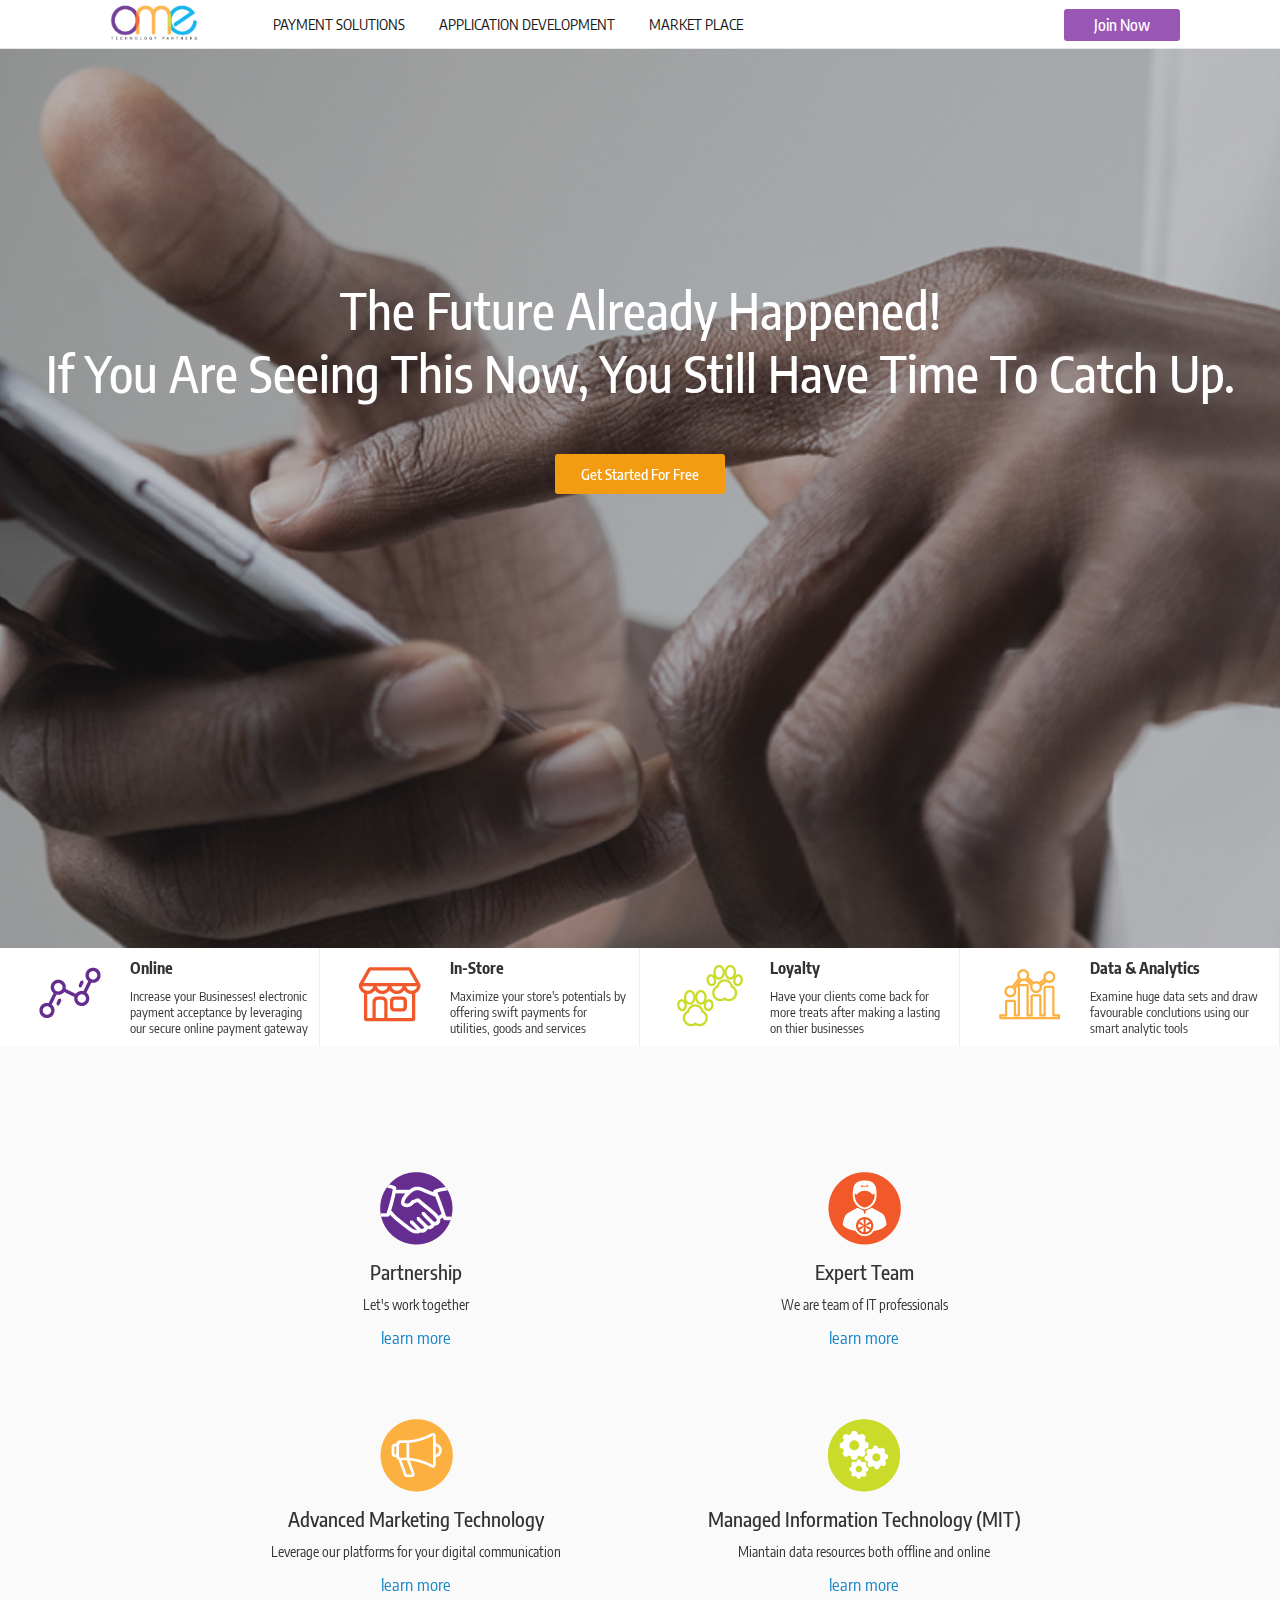
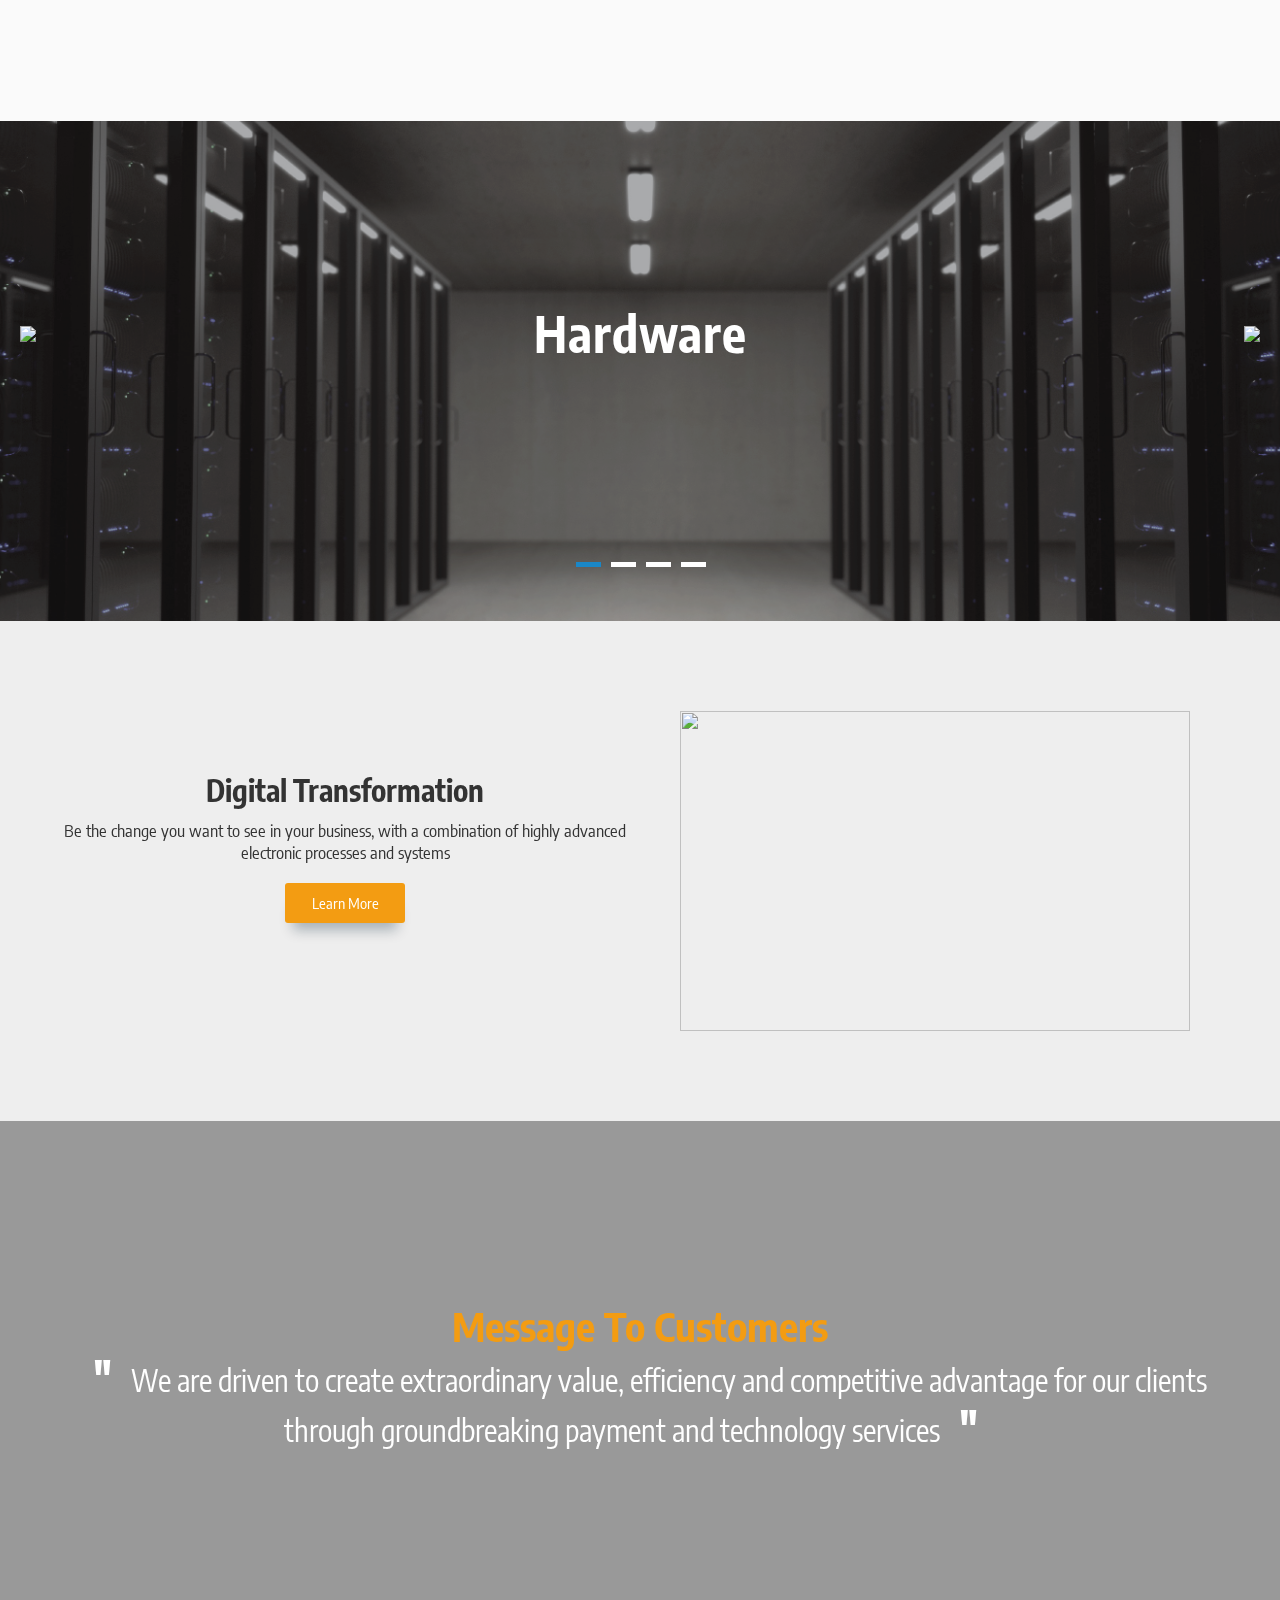
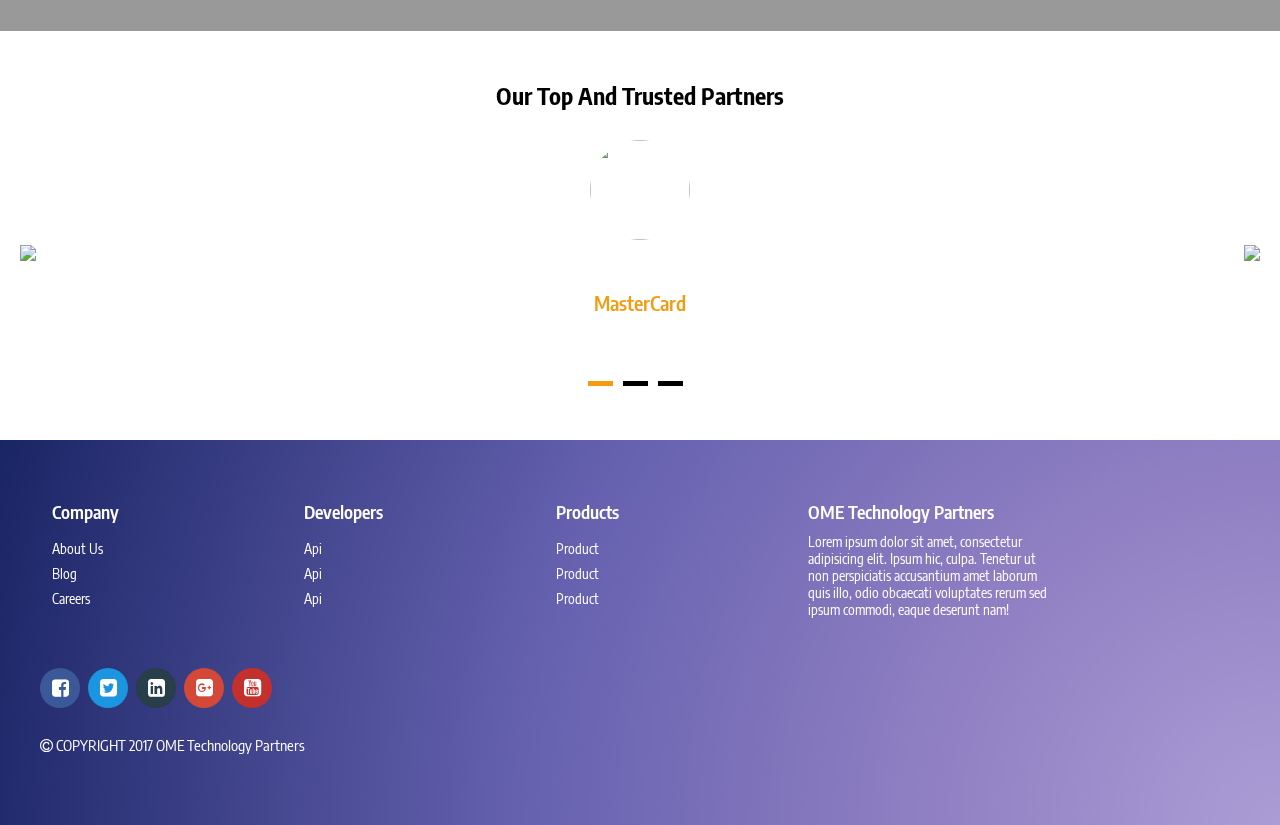
==== commit 916a5afb: "ome redo3" ====
--- a/index.html
+++ b/index.html
@@ -2,13 +2,15 @@
 <html lang="en" ng-app="assetApp">
 <head>
 <!--       <base href="http://localhost/OMEtech/">-->
-<!--       <base href="/">-->
+       <base href="/">
     <meta charset="UTF-8">
     <title>OME Tech Partners</title>
     <meta name="viewport" content="width=device-width, initial-scale=1">
 <!--    <link rel='stylesheet prefetch' href='https://s3-us-west-2.amazonaws.com/s.cdpn.io/15309/jquery.fullPage.css'>-->
+   <link rel="fluid-icon" href="https://res.cloudinary.com/hjp6lmmoa/image/upload/v1507574479/ome-web_logo_ka7zji.png" title="OME Tech Partners">
     <link rel="stylesheet" href="public/css/libs.css">
     <link rel="stylesheet" href="public/css/style.css">
+    <link rel="icon" href="public/images/ome-web_logo.png">
 </head>
 <body>
     
--- a/public/css/style.css
+++ b/public/css/style.css
@@ -1 +1 @@
-@import url(https://fonts.googleapis.com/css?family=Encode+Sans+Condensed:100,200,300,400,500,600,700,800,900);*{margin:0;padding:0;box-sizing:border-box}body{font-size:20px;color:#333;font-family:'Encode Sans Condensed';position:relative}.clearfix:after{content:"";display:block;height:0;clear:both;visibility:hidden}* html .clearfix{height:1%}.clearfix{display:block}#View{padding-top:48px}#messageTriger{position:fixed;bottom:30px;right:30px;width:55px;height:55px;background:#8e44ad;border-radius:3px;z-index:30000;text-align:center;box-shadow:-4px 7px 35px -12px rgba(0,0,0,.75)}#messageTriger i{line-height:55px;font-size:25px;color:#fff}#navBar{width:100%;background:#fff;padding:0 100px;position:fixed;top:0;z-index:1000000;border-bottom:1px solid rgba(34,34,34,.08);opacity:.9}#navBar .nav-bar-left{float:left;width:70%}#navBar .nav-bar-left .navbrand-logo{width:120px;height:100%;float:left;margin-right:5%}#navBar .nav-bar-left .navbrand-logo .logo{width:100%;height:100%}#navBar .nav-bar-left .navbrand-logo .logo img{width:90%;height:45px;object-fit:contain;vertical-align:-11px;object-position:center}#navBar .nav-bar-left .nav-routes{float:left}#navBar .nav-bar-left .nav-routes ul li{list-style:none;display:inline-block;color:#000}#navBar .nav-bar-left .nav-routes ul li a{text-decoration:none;display:inline-block;padding:15px;font-size:15px;color:#000;position:relative;text-transform:uppercase}#navBar .nav-bar-left .nav-routes ul li a:hover{color:#1a87c7}#navBar .nav-bar-left .nav-routes ul li a:after{content:'';position:absolute;left:0;opacity:0;bottom:5px;height:3px;width:0;transition:width .5s}#navBar .nav-bar-left .nav-routes ul li a:hover:after{opacity:1;background-color:#1a87c7;width:100%}#navBar .nav-bar-right{float:right;width:30%}#navBar .nav-bar-right .nav-auth a{text-decoration:none;display:inline-block;padding:6px 30px;background:#8e44ad;color:#fff;margin-top:9px;border-radius:3px;font-size:16px;text-transform:capitalize;font-weight:500;float:right}#navBar .nav-bar-right .nav-auth a:hover{background:#1a87c7;color:#fff}.navbar-dropdown-wrapper{width:100%;padding:10px 100px;background:#efefef;position:absolute;z-index:1;top:48px;clear:both;left:0;right:0;display:none}.navbar-dropdown-wrapper .navbar-dropdown-content{width:16%;text-align:center;float:left;margin-right:1%;position:relative}.navbar-dropdown-wrapper .navbar-dropdown-content .navbar-dropdown-content-img{width:100%;height:75px}.navbar-dropdown-wrapper .navbar-dropdown-content .navbar-dropdown-content-img img{height:80%;object-fit:contain;object-position:center}.navbar-dropdown-wrapper .navbar-dropdown-content .navbar-dropdown-content-cap{padding:0 0 10px;text-align:center}.navbar-dropdown-wrapper .navbar-dropdown-content .navbar-dropdown-content-cap h4{font-size:14px;color:#5C5E61;font-weight:500}.navbar-dropdown-wrapper .navbar-dropdown-content .navbar-dropdown-content-cap p{font-size:14px;display:none}.navbar-dropdown-wrapper .navbar-dropdown-content a{position:absolute;top:0;left:0;right:0;bottom:0}.currentNavDropDown{display:block}#pul{position:absolute;right:20px;display:none}#navbrandResponsiveLogo,.close-nav-drpdwn{display:none}.display-float-wrapper,.display-navDrpDwn-wrapper{display:block!important}@media screen and (max-width:850px){#pul{display:block;padding:5px;font-size:30px;cursor:pointer;color:#000}#navbrandResponsiveLogo{display:block;position:absolute;left:0;right:0;width:200px;padding:0 10px;margin-top:9px}#navbrandResponsiveLogo .logo a img{width:55%}#navFloatWrapper{display:none;margin-top:48px}#navBar{padding:0}#navBar .nav-bar-left{float:none;width:100%}#navBar .nav-bar-right{float:none;text-align:left;width:100%}#navBar .nav-bar-left .navbrand-logo{float:none;display:none}#navBar .nav-bar-left .nav-routes{float:none}#navBar .nav-bar-left .nav-routes ul li,#navBar .nav-bar-left .nav-routes ul li a{display:block}#navBar .nav-bar-right .nav-auth a{text-align:left;float:none;margin:10px}.navbar-dropdown-wrapper{padding:50px 10px}.navbar-dropdown-wrapper .navbar-dropdown-content{width:24%}.navbar-dropdown-wrapper .navbar-dropdown-content .navbar-dropdown-content-img img{height:70%}.close-nav-drpdwn{position:absolute;display:block;right:27px;top:5px;font-size:25px;cursor:pointer}}@media screen and (max-width:550px){.navbar-dropdown-wrapper .navbar-dropdown-content{width:48%;margin-bottom:2%;margin-right:2%}.navbar-dropdown-wrapper .navbar-dropdown-content .navbar-dropdown-content-img img{height:60%}}.home-bg-wrapper{background-position:center;background-size:cover;height:100%;background-blend-mode:multiply;position:fixed;width:100%;z-index:100;background-image:url(../images/ome-web_hompage-bg.png)}.home-bg-wrapper .home-bg-caption{text-align:center;color:#fff;padding-top:18%;padding-left:20px;padding-right:20px}.home-bg-wrapper .home-bg-caption h1{font-size:50px;font-weight:500}.home-bg-wrapper .home-bg-caption p{margin-top:20px}.home-bg-wrapper .home-bg-caption a{text-decoration:none;background-color:#f39c12;display:inline-block;width:170px;height:40px;line-height:40px;text-align:center;border-radius:3px;color:#fff;font-size:15px;margin:30px 0;font-weight:500}.home-content{position:relative;z-index:300;margin-top:100vh;top:0;height:800px;background:#fff}.home-content .home-top-intro .home-top-intro-float{width:25%;background-color:#fff;padding:10px;border-right:1px solid #eee;float:left}.home-content .home-top-intro .home-top-intro-float .home-top-intro-float-left{width:40%;float:left;text-align:center}.home-content .home-top-intro .home-top-intro-float .home-top-intro-float-right{width:60%;float:right}.home-content .home-top-intro .home-top-intro-float .home-top-intro-float-right h4{font-size:16px;margin-bottom:10px}.home-content .home-top-intro .home-top-intro-float .home-top-intro-float-right p{font-size:13px}.home-content .home-section-wrapper{background-color:#fafafa}.home-content .home-section-wrapper .home-section-content{width:70%;margin:0 auto;padding:90px 0}.home-content .home-section-wrapper .home-section-content .home-section-pt{width:50%;position:relative;float:left;text-align:center;margin:4% 0}.home-content .home-section-wrapper .home-section-content .home-section-pt .home-section-pt-cap,.home-content .home-section-wrapper .home-section-content .home-section-pt .home-section-pt-img{margin-bottom:10px}.home-content .home-section-wrapper .home-section-content .home-section-pt .home-section-pt-cap span{font-weight:500;font-size:20px}.home-content .home-section-wrapper .home-section-content .home-section-pt .home-section-pt-cap p{font-size:14px;font-weight:400;margin-top:12px}.home-content .home-section-wrapper .home-section-content .home-section-pt a{color:#1a87c7;font-size:17px;font-weight:400;text-decoration:none}.home-content .home-carousel-wrapper #homeAddCarousel .item{width:100%;height:500px;background-size:cover;background-position:center;background-repeat:no-repeat;background-color:rgba(0,0,0,.1);background-blend-mode:multiply}.home-content .home-carousel-wrapper #homeAddCarousel .item .homeAdd-carousel-capion{text-align:center;color:#fff;width:50%;margin:0 auto;padding-top:180px}.home-content .home-carousel-wrapper #homeAddCarousel .item .homeAdd-carousel-capion h2{font-size:50px;font-weight:900;color:#fff;letter-spacing:1px}.home-content .home-carousel-wrapper #homeAddCarousel .item .homeAdd-carousel-capion p{font-size:18px;display:none}.home-content .home-carousel-wrapper #homeAddCarousel .owl-nav img{width:65%}.home-content .home-carousel-wrapper #homeAddCarousel .owl-nav .owl-prev{position:absolute;left:20px;top:40%}.home-content .home-carousel-wrapper #homeAddCarousel .owl-nav .owl-next{position:absolute;right:20px;top:40%}.home-content .home-carousel-wrapper #homeAddCarousel .owl-dots{text-align:center;position:absolute;bottom:10%;left:45%}.home-content .home-carousel-wrapper #homeAddCarousel .owl-dots .owl-dot{display:inline-block;height:5px;width:25px;margin-right:10px;background:#fff}.home-content .home-carousel-wrapper #homeAddCarousel .owl-dots .active{background:#1a87c7!important}.home-content .home-fl-img-wrapper{background:#eee;padding:50px}.home-content .home-fl-img-wrapper .home-fl-img-left{width:50%;float:left;height:400px}.home-content .home-fl-img-wrapper .home-fl-img-left .home-fl-img-left-cap{text-align:center;padding:100px 10px;color:#333}.home-content .home-fl-img-wrapper .home-fl-img-left .home-fl-img-left-cap h2{font-size:30px;margin-bottom:10px}.home-content .home-fl-img-wrapper .home-fl-img-left .home-fl-img-left-cap p{font-size:17px}.home-content .home-fl-img-wrapper .home-fl-img-left .home-fl-img-left-cap a{width:120px;text-decoration:none;background-color:#f39c12;color:#fff;height:40px;line-height:40px;text-align:center;display:inline-block;margin:20px 0;border-radius:3px;font-size:15px;box-shadow:0 15px 13px -8px rgba(2,32,50,.3)}.home-content .home-fl-img-wrapper .home-fl-img-right{width:50%;float:left;padding:40px;height:400px}.home-content .home-fl-img-wrapper .home-fl-img-right .home-fl-img-right-img,.home-content .home-fl-img-wrapper .home-fl-img-right .home-fl-img-right-img img{width:100%;height:100%}.home-content .home-customer-msg{text-align:center;background-image:url(../images/ome-web_messagetoclients-bg.png);background-size:cover;background-position:center;background-repeat:no-repeat;background-color:rgba(0,0,0,.4);background-blend-mode:multiply;background-attachment:fixed}.home-content .home-customer-msg .home-customer-msg-cap{padding:180px 50px;text-align:center}.home-content .home-customer-msg .home-customer-msg-cap h3{color:#f39c12;font-size:30px}.home-content .home-customer-msg .home-customer-msg-cap p{color:#fff;font-style:italic}.home-content .home-customer-msg .home-customer-msg-cap p b{padding:0 20px;font-size:40px;font-weight:800}.home-content .home-testimonials{padding:50px 0;background:#fff}.home-content .home-testimonials h3{text-align:center;margin-bottom:30px;color:#000}.home-content .home-testimonials #testimonialsCarousel,.home-content .home-testimonials #testimonialsCarousel .item{text-align:center}.home-content .home-testimonials #testimonialsCarousel .item .testimonialsCarousel-img{width:100px;height:100px;text-align:center;margin:0 auto}.home-content .home-testimonials #testimonialsCarousel .item .testimonialsCarousel-img img{width:100%;height:100%;border-radius:50%;object-fit:cover}.home-content .home-testimonials #testimonialsCarousel .item .testimonialsCarousel-cap{padding:50px}.home-content .home-testimonials #testimonialsCarousel .item .testimonialsCarousel-cap h4{margin-bottom:20px;font-weight:400}.home-content .home-testimonials #testimonialsCarousel .item .testimonialsCarousel-cap span{color:#f39c12;font-weight:600}.home-content .home-testimonials #testimonialsCarousel .owl-nav img{width:65%}.home-content .home-testimonials #testimonialsCarousel .owl-nav .owl-prev{position:absolute;left:20px;top:40%}.home-content .home-testimonials #testimonialsCarousel .owl-nav .owl-next{position:absolute;right:20px;top:40%}.home-content .home-testimonials #testimonialsCarousel .owl-dots{text-align:center}.home-content .home-testimonials #testimonialsCarousel .owl-dots .owl-dot{display:inline-block;height:5px;width:25px;margin-right:10px;background:#000}.home-content .home-testimonials #testimonialsCarousel .owl-dots .active{background:#f39c12!important}.home-content .home-contact-link{background:#f39c12;padding:100px 0;color:#fff;text-align:center}.home-content .home-contact-link .home-contact-link-header{margin:0 auto;width:60%}.home-content .home-contact-link .home-contact-link-header h2{font-size:30px;margin-bottom:10px}.home-content .home-contact-link .home-contact-link-header p{font-size:15px}.home-content .home-contact-link .home-contact-button{margin:15px 0}.home-content .home-contact-link .home-contact-button a{width:160px;height:40px;text-align:center;line-height:40px;color:#fff;background:#8e44ad;font-size:15px;display:inline-block;text-decoration:none;border-radius:3px;box-shadow:0 15px 13px -8px rgba(2,32,50,.3)}@media screen and (max-width:1080px){.home-bg-wrapper .home-bg-caption{padding-top:40%}.home-content .home-top-intro .home-top-intro-float .home-top-intro-float-left{float:none;width:100%}.home-content .home-top-intro .home-top-intro-float .home-top-intro-float-left img{width:25%}.home-content .home-top-intro .home-top-intro-float .home-top-intro-float-right{float:none;width:100%;text-align:center}.home-content .home-top-intro .home-top-intro-float .home-top-intro-float-right p{font-size:14px}.home-content .home-top-intro .home-top-intro-float .home-top-intro-float-right h4{font-size:15px}}@media screen and (max-width:850px){.home-bg-wrapper .home-bg-caption h1{font-size:35px}.home-bg-wrapper .home-bg-caption p{font-size:15px}.home-bg-wrapper .home-bg-caption a{width:150px;font-size:13px}.home-content .home-top-intro .home-top-intro-float .home-top-intro-float-left img{width:22%}.home-content .home-top-intro .home-top-intro-float .home-top-intro-float-right h4{font-size:14px}.home-content .home-top-intro .home-top-intro-float .home-top-intro-float-right p{font-size:12px}.home-content .home-section-wrapper .home-section-content{width:90%}.home-content .home-section-wrapper .home-section-content .home-section-pt .home-section-pt-img img{width:18%}.home-content .home-section-wrapper .home-section-content .home-section-pt .home-section-pt-cap span{font-size:16px}.home-content .home-section-wrapper .home-section-content .home-section-pt .home-section-pt-cap p{font-size:13px}.home-content .home-section-wrapper .home-section-content .home-section-pt a{font-size:16px}.home-content .home-carousel-wrapper #homeAddCarousel .item .homeAdd-carousel-capion{width:90%;padding-top:200px}.home-content .home-carousel-wrapper #homeAddCarousel .item .homeAdd-carousel-capion h2{font-size:40px}.home-content .home-fl-img-wrapper{padding:20px}.home-content .home-fl-img-wrapper .home-fl-img-left .home-fl-img-left-cap h2{font-size:25px}.home-content .home-fl-img-wrapper .home-fl-img-left .home-fl-img-left-cap p{font-size:15px}.home-content .home-fl-img-wrapper .home-fl-img-left .home-fl-img-left-cap a{height:38px;line-height:38px;font-size:14px}.home-content .home-customer-msg .home-customer-msg-cap{padding:100px 50px}.home-content .home-customer-msg .home-customer-msg-cap h3{font-size:25px}.home-content .home-customer-msg .home-customer-msg-cap p{font-size:17px}}@media screen and (max-width:550px){.home-bg-wrapper .home-bg-caption h1{font-size:25px}.home-bg-wrapper .home-bg-caption p{font-size:14px}.home-bg-wrapper .home-bg-caption a{width:130px;font-size:12px}.home-content .home-top-intro .home-top-intro-float{width:50%;border-bottom:1px solid #eee}.home-content .home-section-wrapper .home-section-content{width:100%}.home-content .home-section-wrapper .home-section-content .home-section-pt{padding:10px}.home-content .home-carousel-wrapper #homeAddCarousel .item .homeAdd-carousel-capion h2{font-size:25px;font-weight:700}#homeAddCarousel .owl-nav{display:none}.home-content .home-carousel-wrapper #homeAddCarousel .owl-dots{left:34%}.home-content .home-fl-img-wrapper .home-fl-img-left,.home-content .home-fl-img-wrapper .home-fl-img-right{float:none;width:100%;height:300px}.home-content .home-customer-msg .home-customer-msg-cap{padding:80px 40px}.home-content .home-customer-msg .home-customer-msg-cap p{font-size:15px}.home-content .home-customer-msg .home-customer-msg-cap h3{font-size:20px}.home-content .home-testimonials #testimonialsCarousel .item .testimonialsCarousel-cap h4{font-size:15px}.home-content .home-testimonials #testimonialsCarousel .item .testimonialsCarousel-cap span{font-size:19px}}@media screen and (max-width:450px){.home-content .home-section-wrapper .home-section-content .home-section-pt{width:100%;float:none;margin:0;margin-bottom:5%}}.products-bg-wrapper{width:100%;height:100vh;background:radial-gradient(circle farthest-corner at right bottom,#ffd08a 0,#ffa376 28%,#d26578 52%,#682a84 79%,#241668 100%);position:relative}.products-bg-wrapper .products-bg-cap{padding:250px 50px}.products-bg-wrapper .products-bg-cap .products-bg-cap-left{top:20%;padding:20px;width:50%;height:400px;text-align:left;color:#fff;position:absolute;z-index:200}.products-bg-wrapper .products-bg-cap .products-bg-cap-left h3{font-size:70px;margin-bottom:10px;font-weight:600}.products-bg-wrapper .products-bg-cap .products-bg-cap-left p{font-size:30px}.products-bg-wrapper .products-bg-cap .products-bg-cap-right{text-align:center;width:50%;left:49%;height:500px;position:absolute;top:20%}.products-bg-wrapper .products-bg-cap .products-bg-cap-right .products-bg-cap-right-img{width:100%;height:100%}.products-bg-wrapper .products-bg-cap .products-bg-cap-right .products-bg-cap-right-img img{width:100%;height:100%;object-fit:contain;margin:0 auto}.product-overview{background-color:#fff;padding:100px 30px}.product-overview .product-overview-info-wrap .product-overview-left{float:left;width:48%;height:500px}.product-overview .product-overview-info-wrap .product-overview-left .product-overview-left-img{width:100%;height:100%}.product-overview .product-overview-info-wrap .product-overview-left .product-overview-left-img img{width:100%;height:100%;object-fit:contain}.product-overview .product-overview-info-wrap .product-overview-right{float:right;width:48%;height:500px}.product-overview .product-overview-info-wrap .product-overview-right .product-overview-right-cap{padding:150px 0;text-align:left;overflow:hidden}.product-overview .product-overview-info-wrap .product-overview-right .product-overview-right-cap h3{margin-bottom:20px;font-size:40px;font-weight:300}.product-overview .product-overview-info-wrap .product-overview-right .product-overview-right-cap p{font-size:17px;margin-bottom:30px}.product-overview .product-overview-info-wrap .product-overview-right .product-overview-right-cap a{text-decoration:none;font-size:16px;padding:10px 30px;background:#f39c12;color:#fff;border-radius:3px}.product-second-overview{background:#f6f6f6;padding:100px 200px}.product-second-overview .product-second-overview-wrap .product-second-overview-left{float:left;width:46%;height:500px;margin-right:8%}.product-second-overview .product-second-overview-wrap .product-second-overview-left .product-second-overview-left-cap{padding:110px 0;overflow:hidden}.product-second-overview .product-second-overview-wrap .product-second-overview-left .product-second-overview-left-cap h3{font-size:50px;font-weight:200;margin-bottom:20px}.product-second-overview .product-second-overview-wrap .product-second-overview-left .product-second-overview-left-cap p{margin-bottom:20px;font-size:16px}.product-second-overview .product-second-overview-wrap .product-second-overview-right{float:left;width:46%;height:500px}.product-second-overview .product-second-overview-wrap .product-second-overview-right .product-second-overvie-left-img{width:100%;height:100%}.product-second-overview .product-second-overview-wrap .product-second-overview-right .product-second-overvie-left-img img{width:100%;height:100%;object-fit:contain}.product-grid-wrapper{background:#f6f6f6;padding:100px}.product-grid-wrapper .product-grid-container .product-grid{width:49%;margin-right:1%;float:left;padding:20px 0;margin-bottom:20px}.product-grid-wrapper .product-grid-container .product-grid .product-grid-top{text-align:center;margin-bottom:20px}.product-grid-wrapper .product-grid-container .product-grid .product-grid-bottom{text-align:center}.product-grid-wrapper .product-grid-container .product-grid .product-grid-bottom .product-grid-cap{padding:10px}.product-grid-wrapper .product-grid-container .product-grid .product-grid-bottom .product-grid-cap h4{font-weight:400;margin-bottom:20px}.product-grid-wrapper .product-grid-container .product-grid .product-grid-bottom .product-grid-cap p{font-size:14px}#productsCarousel{width:100%;height:500px;background-size:cover;background-position:center;background-repeat:no-repeat;background-color:rgba(0,0,0,.3);background-blend-mode:multiply}#productsCarousel .product-overview-text{color:#fff;padding:170px 20px 200px;text-align:center}#productsCarousel .product-overview-text h3{color:#fff;font-size:40px;font-weight:900;margin-bottom:10px}#productsCarousel .product-overview-text p{margin-bottom:20px}#productsCarousel .product-overview-text a{padding:10px 30px;text-decoration:none;color:#fff;background-color:#8e44ad;border-radius:3px;margin:20px 0;font-size:15px}#productsCarousel .owl-nav img{width:65%}#productsCarousel .owl-nav .owl-prev{position:absolute;left:20px;top:40%}#productsCarousel .owl-nav .owl-next{position:absolute;right:20px;top:40%}#productsCarousel .owl-dots{text-align:center;position:absolute;bottom:10%;left:45%}#productsCarousel .owl-dots .owl-dot{display:inline-block;height:5px;width:25px;margin-right:10px;background:#fff}#productsCarousel .owl-dots .active{background:#1a87c7!important}#pricing{padding:60px 0;background-color:#ededed;text-align:center}#pricing .pricing-header{text-align:center;margin-bottom:60px}#pricing .pricing-header h1{font-weight:500;letter-spacing:1px}#pricing .price_card{width:20%;background:#fff;display:inline-table;top:0;position:relative;margin-bottom:50px}#pricing .price_card:not(:last-child){margin-right:40px}#pricing .header{color:#fff}#pricing .alpha .header{background:#8e44ad}#pricing .bravo .header{background:#f39c12}#pricing .charlie .header{background:#1a87c7}#pricing .price{width:100%;font-size:60px;font-weight:300;display:block;text-align:center;padding:30px 0 10px}#pricing .name{width:100%;font-size:15px;font-weight:700;display:block;text-align:center;padding:0 0 30px}#pricing .features{list-style:none;text-align:center;color:#8a8a8a;margin:0;padding:0}#pricing .features li{margin:0 35px;padding:20px 15px;width:200px}#pricing .features li:not(:last-child){border:1px solid #f2f2f2;border-top:0;border-left:0;border-right:0}#pricing button{color:#fff;border:0;border-radius:5px;height:40px;width:200px;display:block;font-weight:700;font-size:15px;text-transform:uppercase;margin:20px auto 35px}#pricing .alpha button{background:#8e44ad}#pricing .bravo button{background:#f39c12}#pricing .charlie button{background:#1a87c7}#pricing .tip{position:absolute;color:#757575;margin:10px 5px;left:0;font-size:16px}.products-header-sticky-nav-bar{width:100%;background:#141414;position:absolute;opacity:.8}.products-header-sticky-nav-bar .products-header-sticky-nav-bar-content{text-align:right;margin-right:10%}.products-header-sticky-nav-bar .products-header-sticky-nav-bar-content ul li{list-style:none;display:inline-block}.products-header-sticky-nav-bar .products-header-sticky-nav-bar-content ul li a{text-decoration:none;display:inline-block;color:#fff;padding:15px 20px;font-size:16px}.diva{height:400px;border:1px solid #000;padding:20px;margin:40px}.pulse-button{text-decoration:none;display:inline-block;width:180px;height:46px;font-size:15px;font-weight:500;text-transform:uppercase;text-align:center;line-height:46px;color:#fff;border:0;border-radius:3px;background:#f39c12;cursor:pointer;box-shadow:0 0 rgba(90,153,212,.5);margin:30px 0;-webkit-animation:pulse 1.5s infinite}.pulse-button:hover{-webkit-animation:none}.pulse-transparent{background:0 0;border:1px solid;animation:none;width:130px;font-size:14px;margin-left:10px}@-webkit-keyframes pulse{0%{-moz-transform:scale(0.9);-ms-transform:scale(0.9);-webkit-transform:scale(0.9);transform:scale(0.9)}70%{-moz-transform:scale(1);-ms-transform:scale(1);-webkit-transform:scale(1);transform:scale(1);box-shadow:0 0 0 50px rgba(90,153,212,0)}100%{-moz-transform:scale(0.9);-ms-transform:scale(0.9);-webkit-transform:scale(0.9);transform:scale(0.9);box-shadow:0 0 rgba(90,153,212,0)}}@media screen and (max-width:970px){.product-second-overview{padding:80px}}@media screen and (max-width:850px){.product-overview .product-overview-info-wrap .product-overview-left{float:none;width:100%;margin-bottom:20px}.product-overview .product-overview-info-wrap .product-overview-right{float:none;width:100%}#productsCarousel .item .product-overview-text h3{font-size:30px}.products-bg-wrapper .products-bg-cap .products-bg-cap-left h3{font-size:45px}.products-bg-wrapper .products-bg-cap .products-bg-cap-left p{font-size:14px}.products-bg-wrapper .products-bg-cap .products-bg-cap-left{width:60%}.products-bg-wrapper .products-bg-cap .products-bg-cap-right{width:56%;left:40%}.pulse-button{width:150px;font-size:13px}.product-second-overview .product-second-overview-wrap .product-second-overview-left .product-second-overview-left-cap h3{font-size:28px}.product-second-overview .product-second-overview-wrap .product-second-overview-left .product-second-overview-left-cap p{font-size:14px}.product-grid-wrapper{padding:40px}.product-overview{padding:30px}.product-overview .product-overview-info-wrap .product-overview-right .product-overview-right-cap{padding:10px 0}.product-overview .product-overview-info-wrap .product-overview-right .product-overview-right-cap h3{font-size:30px}.product-overview .product-overview-info-wrap .product-overview-right .product-overview-right-cap p{font-size:16px}}#testCarousel .item{width:100%;height:500px;background-size:cover;background-position:center;background-repeat:no-repeat;background-color:rgba(0,0,0,.3);background-blend-mode:multiply}#testCarousel .item .product-overview-text{color:#fff;padding:170px 20px 200px;text-align:center}#testCarousel .item .product-overview-text h3{color:#fff;font-size:40px;font-weight:900;margin-bottom:10px}#testCarousel .item .product-overview-text p{margin-bottom:20px}#testCarousel .item .product-overview-text a{padding:10px 30px;text-decoration:none;color:#fff;background-color:#8e44ad;border-radius:3px;margin:20px 0;font-size:15px}#testCarousel .owl-nav img{width:65%}#testCarousel .owl-nav .owl-prev{position:absolute;left:20px;top:40%}#testCarousel .owl-nav .owl-next{position:absolute;right:20px;top:40%}#testCarousel .owl-dots{text-align:center;position:absolute;bottom:10%;left:45%}#testCarousel .owl-dots .owl-dot{display:inline-block;height:5px;width:25px;margin-right:10px;background:#fff}#testCarousel .owl-dots .active{background:#1a87c7!important}@media screen and (max-width:550px){.products-bg-wrapper .products-bg-cap h2{font-size:30px}.products-bg-wrapper .products-bg-cap p{font-size:14px}#pricing .price_card{width:80%}#pricing .price_card:not(:last-child){margin-right:0}#pricing .features li{margin:0;width:100%}.pulse-transparent{margin-left:0}.pulse-button{width:110px;height:40px;font-size:11px;line-height:40px;display:block}.product-overview .product-overview-header h2{font-size:25px}#productsCarousel .item .product-overview-text h3{font-size:25px;font-weight:700}#productsCarousel .owl-nav{display:none}#productsCarousel .owl-dots{left:38%}.products-bg-wrapper .products-bg-cap{padding:180px 0}.products-bg-wrapper .products-bg-cap .products-bg-cap-left{width:100%}.products-bg-wrapper .products-bg-cap .products-bg-cap-right{top:10%;width:50%;left:40%}.products-bg-wrapper .products-bg-cap .products-bg-cap-left h3{font-size:25px}.product-second-overview{padding:30px}.product-second-overview .product-second-overview-wrap .product-second-overview-left,.product-second-overview .product-second-overview-wrap .product-second-overview-right{float:none;width:100%;margin:0;height:300px}.product-second-overview .product-second-overview-wrap .product-second-overview-left .product-second-overview-left-cap{padding:10px 0}.product-grid-wrapper{padding:30px}.product-grid-wrapper .product-grid-container .product-grid{width:100%;margin:0;float:none}}.footer-wrapper{background-color:#605ea1;background-image:radial-gradient(circle farthest-corner at right bottom,#ac9cd5 0,#8e7ec2 28%,#6561af 57%,#1a2565 100%)}.footer-wrapper .footer-container{padding:40px}.footer-wrapper .footer-container .footer-top{padding:20px 0}.footer-wrapper .footer-container .footer-top .footer-top-float{width:20%;margin-left:1%;float:left;color:#fff}.footer-wrapper .footer-container .footer-top .footer-top-float h3{font-size:18px;margin-bottom:10px;font-weight:600}.footer-wrapper .footer-container .footer-top .footer-top-float p{font-size:14px}.footer-wrapper .footer-container .footer-top .footer-top-float ul li{list-style:none}.footer-wrapper .footer-container .footer-top .footer-top-float ul li a{color:#fff;text-decoration:none;font-size:14px}.footer-wrapper .footer-container .footer-bottom{padding:30px 0}.footer-wrapper .footer-container .footer-bottom h3{font-size:25px;color:#fff}.footer-wrapper .footer-container .footer-bottom ul li{list-style:none;float:left;width:40px;height:40px;margin:0 8px 8px 0}.footer-wrapper .footer-container .footer-bottom ul li a{text-decoration:none;color:#fff;height:40px;width:40px;background-color:#000;display:inline-block;vertical-align:90px;border-radius:50%;transition:.5s}.footer-wrapper .footer-container .footer-bottom ul li a i{display:block;text-align:center;line-height:40px}.footer-wrapper .footer-container .footer-bottom ul li #facebook-icon{background-color:#3b5998}.footer-wrapper .footer-container .footer-bottom ul li #twitter-icon{background-color:#1b95e0}.footer-wrapper .footer-container .footer-bottom ul li #linkedin-icon{background-color:#283e4a}.footer-wrapper .footer-container .footer-bottom ul li #google-icon{background-color:#d34836}.footer-wrapper .footer-container .footer-bottom ul li #youtube-icon{background-color:#c4302b}.footer-wrapper .footer-container .footer-bottom span{color:#fff;margin-top:20px;display:inline-block;font-size:15px}@media screen and (max-width:850px){.footer-wrapper .footer-container{padding:30px}.footer-wrapper .footer-container .footer-top .footer-top-float{width:50%;margin-left:0;margin-bottom:2%;padding:10px}}+@import url(https://fonts.googleapis.com/css?family=Encode+Sans+Condensed:100,200,300,400,500,600,700,800,900);*{margin:0;padding:0;box-sizing:border-box}body{font-size:20px;color:#333;font-family:'Encode Sans Condensed';position:relative}.clearfix:after{content:"";display:block;height:0;clear:both;visibility:hidden}* html .clearfix{height:1%}.clearfix{display:block}#View{padding-top:48px}#messageTriger{position:fixed;bottom:30px;right:30px;width:55px;height:55px;background:#8e44ad;border-radius:3px;z-index:30000;text-align:center;box-shadow:-4px 7px 35px -12px rgba(0,0,0,.75)}#messageTriger i{line-height:55px;font-size:25px;color:#fff}#navBar{width:100%;background:#fff;padding:0 100px;position:fixed;top:0;z-index:1000000;border-bottom:1px solid rgba(34,34,34,.08);opacity:.9}#navBar .nav-bar-left{float:left;width:70%}#navBar .nav-bar-left .navbrand-logo{width:120px;height:100%;float:left;margin-right:5%}#navBar .nav-bar-left .navbrand-logo .logo{width:100%;height:100%}#navBar .nav-bar-left .navbrand-logo .logo img{width:90%;height:45px;object-fit:contain;vertical-align:-11px;object-position:center}#navBar .nav-bar-left .nav-routes{float:left}#navBar .nav-bar-left .nav-routes ul li{list-style:none;display:inline-block;color:#000}#navBar .nav-bar-left .nav-routes ul li a{text-decoration:none;display:inline-block;padding:15px;font-size:15px;color:#000;position:relative;text-transform:uppercase}#navBar .nav-bar-left .nav-routes ul li a:hover{color:#1a87c7}#navBar .nav-bar-left .nav-routes ul li a:after{content:'';position:absolute;left:0;opacity:0;bottom:5px;height:3px;width:0;transition:width .5s}#navBar .nav-bar-left .nav-routes ul li a:hover:after{opacity:1;background-color:#1a87c7;width:100%}#navBar .nav-bar-right{float:right;width:30%}#navBar .nav-bar-right .nav-auth a{text-decoration:none;display:inline-block;padding:6px 30px;background:#8e44ad;color:#fff;margin-top:9px;border-radius:3px;font-size:16px;text-transform:capitalize;font-weight:500;float:right}#navBar .nav-bar-right .nav-auth a:hover{background:#1a87c7;color:#fff}.navbar-dropdown-wrapper{width:100%;padding:10px 100px;background:#efefef;position:absolute;z-index:1;top:48px;clear:both;left:0;right:0;display:none}.navbar-dropdown-wrapper .navbar-dropdown-content{width:16%;text-align:center;float:left;margin-right:1%;position:relative}.navbar-dropdown-wrapper .navbar-dropdown-content .navbar-dropdown-content-img{width:100%;height:75px}.navbar-dropdown-wrapper .navbar-dropdown-content .navbar-dropdown-content-img img{height:80%;object-fit:contain;object-position:center}.navbar-dropdown-wrapper .navbar-dropdown-content .navbar-dropdown-content-cap{padding:0 0 10px;text-align:center}.navbar-dropdown-wrapper .navbar-dropdown-content .navbar-dropdown-content-cap h4{font-size:14px;color:#5C5E61;font-weight:500}.navbar-dropdown-wrapper .navbar-dropdown-content .navbar-dropdown-content-cap p{font-size:14px;display:none}.navbar-dropdown-wrapper .navbar-dropdown-content a{position:absolute;top:0;left:0;right:0;bottom:0}.currentNavDropDown{display:block}#pul{position:absolute;right:20px;display:none}#navbrandResponsiveLogo,.close-nav-drpdwn{display:none}.display-float-wrapper,.display-navDrpDwn-wrapper{display:block!important}@media screen and (max-width:850px){#pul{display:block;padding:5px;font-size:30px;cursor:pointer;color:#000}#navbrandResponsiveLogo{display:block;position:absolute;left:0;right:0;width:200px;padding:0 10px;margin-top:9px}#navbrandResponsiveLogo .logo a img{width:55%}#navFloatWrapper{display:none;margin-top:48px}#navBar{padding:0}#navBar .nav-bar-left{float:none;width:100%}#navBar .nav-bar-right{float:none;text-align:left;width:100%}#navBar .nav-bar-left .navbrand-logo{float:none;display:none}#navBar .nav-bar-left .nav-routes{float:none}#navBar .nav-bar-left .nav-routes ul li,#navBar .nav-bar-left .nav-routes ul li a{display:block}#navBar .nav-bar-right .nav-auth a{text-align:left;float:none;margin:10px}.navbar-dropdown-wrapper{padding:50px 10px}.navbar-dropdown-wrapper .navbar-dropdown-content{width:24%}.navbar-dropdown-wrapper .navbar-dropdown-content .navbar-dropdown-content-img img{height:70%}.close-nav-drpdwn{position:absolute;display:block;right:27px;top:5px;font-size:25px;cursor:pointer}}@media screen and (max-width:550px){.navbar-dropdown-wrapper .navbar-dropdown-content{width:48%;margin-bottom:2%;margin-right:2%}.navbar-dropdown-wrapper .navbar-dropdown-content .navbar-dropdown-content-img img{height:60%}}.home-bg-wrapper{background-position:center;background-size:cover;height:100%;background-blend-mode:multiply;position:fixed;width:100%;z-index:100;background-image:url(../images/ome-web_hompage-bg.png)}.home-bg-wrapper .home-bg-caption{text-align:center;color:#fff;padding-top:18%;padding-left:20px;padding-right:20px}.home-bg-wrapper .home-bg-caption h1{font-size:50px;font-weight:500}.home-bg-wrapper .home-bg-caption p{margin-top:20px}.home-bg-wrapper .home-bg-caption a{text-decoration:none;background-color:#f39c12;display:inline-block;width:170px;height:40px;line-height:40px;text-align:center;border-radius:3px;color:#fff;font-size:15px;margin:30px 0;font-weight:500}.home-content{position:relative;z-index:300;margin-top:100vh;top:0;height:800px;background:#fff}.home-content .home-top-intro .home-top-intro-float{width:25%;background-color:#fff;padding:10px;border-right:1px solid #eee;float:left}.home-content .home-top-intro .home-top-intro-float .home-top-intro-float-left{width:40%;float:left;text-align:center}.home-content .home-top-intro .home-top-intro-float .home-top-intro-float-right{width:60%;float:right}.home-content .home-top-intro .home-top-intro-float .home-top-intro-float-right h4{font-size:16px;margin-bottom:10px}.home-content .home-top-intro .home-top-intro-float .home-top-intro-float-right p{font-size:13px}.home-content .home-section-wrapper{background-color:#fafafa}.home-content .home-section-wrapper .home-section-content{width:70%;margin:0 auto;padding:90px 0}.home-content .home-section-wrapper .home-section-content .home-section-pt{width:50%;position:relative;float:left;text-align:center;margin:4% 0}.home-content .home-section-wrapper .home-section-content .home-section-pt .home-section-pt-cap,.home-content .home-section-wrapper .home-section-content .home-section-pt .home-section-pt-img{margin-bottom:10px}.home-content .home-section-wrapper .home-section-content .home-section-pt .home-section-pt-cap span{font-weight:500;font-size:20px}.home-content .home-section-wrapper .home-section-content .home-section-pt .home-section-pt-cap p{font-size:14px;font-weight:400;margin-top:12px}.home-content .home-section-wrapper .home-section-content .home-section-pt a{color:#1a87c7;font-size:17px;font-weight:400;text-decoration:none}.home-content .home-carousel-wrapper #homeAddCarousel .item{width:100%;height:500px;background-size:cover;background-position:center;background-repeat:no-repeat;background-color:rgba(0,0,0,.1);background-blend-mode:multiply}.home-content .home-carousel-wrapper #homeAddCarousel .item .homeAdd-carousel-capion{text-align:center;color:#fff;width:50%;margin:0 auto;padding-top:180px}.home-content .home-carousel-wrapper #homeAddCarousel .item .homeAdd-carousel-capion h2{font-size:50px;font-weight:700;color:#fff;letter-spacing:1px}.home-content .home-carousel-wrapper #homeAddCarousel .item .homeAdd-carousel-capion p{font-size:18px;display:none}.home-content .home-carousel-wrapper #homeAddCarousel .owl-nav img{width:65%}.home-content .home-carousel-wrapper #homeAddCarousel .owl-nav .owl-prev{position:absolute;left:20px;top:40%}.home-content .home-carousel-wrapper #homeAddCarousel .owl-nav .owl-next{position:absolute;right:20px;top:40%}.home-content .home-carousel-wrapper #homeAddCarousel .owl-dots{text-align:center;position:absolute;bottom:10%;left:45%}.home-content .home-carousel-wrapper #homeAddCarousel .owl-dots .owl-dot{display:inline-block;height:5px;width:25px;margin-right:10px;background:#fff}.home-content .home-carousel-wrapper #homeAddCarousel .owl-dots .active{background:#1a87c7!important}.home-content .home-fl-img-wrapper{background:#eee;padding:50px}.home-content .home-fl-img-wrapper .home-fl-img-left{width:50%;float:left;height:400px}.home-content .home-fl-img-wrapper .home-fl-img-left .home-fl-img-left-cap{text-align:center;padding:100px 10px;color:#333}.home-content .home-fl-img-wrapper .home-fl-img-left .home-fl-img-left-cap h2{font-size:30px;margin-bottom:10px}.home-content .home-fl-img-wrapper .home-fl-img-left .home-fl-img-left-cap p{font-size:17px}.home-content .home-fl-img-wrapper .home-fl-img-left .home-fl-img-left-cap a{width:120px;text-decoration:none;background-color:#f39c12;color:#fff;height:40px;line-height:40px;text-align:center;display:inline-block;margin:20px 0;border-radius:3px;font-size:15px;box-shadow:0 15px 13px -8px rgba(2,32,50,.3)}.home-content .home-fl-img-wrapper .home-fl-img-right{width:50%;float:left;padding:40px;height:400px}.home-content .home-fl-img-wrapper .home-fl-img-right .home-fl-img-right-img,.home-content .home-fl-img-wrapper .home-fl-img-right .home-fl-img-right-img img{width:100%;height:100%}.home-content .home-customer-msg{text-align:center;background-image:url(../images/ome-web_messagetoclients-bg.png);background-size:cover;background-position:center;background-repeat:no-repeat;background-color:rgba(0,0,0,.4);background-blend-mode:multiply;background-attachment:fixed}.home-content .home-customer-msg .home-customer-msg-cap{padding:180px 50px;text-align:center}.home-content .home-customer-msg .home-customer-msg-cap h3{color:#f39c12;font-size:40px}.home-content .home-customer-msg .home-customer-msg-cap p{color:#fff;font-size:30px}.home-content .home-customer-msg .home-customer-msg-cap p b{padding:0 20px;font-size:40px;font-weight:800}.home-content .home-testimonials{padding:50px 0;background:#fff}.home-content .home-testimonials h3{text-align:center;margin-bottom:30px;color:#000}.home-content .home-testimonials #testimonialsCarousel,.home-content .home-testimonials #testimonialsCarousel .item{text-align:center}.home-content .home-testimonials #testimonialsCarousel .item .testimonialsCarousel-img{width:100px;height:100px;text-align:center;margin:0 auto}.home-content .home-testimonials #testimonialsCarousel .item .testimonialsCarousel-img img{width:100%;height:100%;border-radius:50%;object-fit:cover}.home-content .home-testimonials #testimonialsCarousel .item .testimonialsCarousel-cap{padding:50px}.home-content .home-testimonials #testimonialsCarousel .item .testimonialsCarousel-cap h4{margin-bottom:20px;font-weight:400}.home-content .home-testimonials #testimonialsCarousel .item .testimonialsCarousel-cap span{color:#f39c12;font-weight:600}.home-content .home-testimonials #testimonialsCarousel .owl-nav img{width:65%}.home-content .home-testimonials #testimonialsCarousel .owl-nav .owl-prev{position:absolute;left:20px;top:40%}.home-content .home-testimonials #testimonialsCarousel .owl-nav .owl-next{position:absolute;right:20px;top:40%}.home-content .home-testimonials #testimonialsCarousel .owl-dots{text-align:center}.home-content .home-testimonials #testimonialsCarousel .owl-dots .owl-dot{display:inline-block;height:5px;width:25px;margin-right:10px;background:#000}.home-content .home-testimonials #testimonialsCarousel .owl-dots .active{background:#f39c12!important}.home-content .home-contact-link{background:#f39c12;padding:100px 0;color:#fff;text-align:center}.home-content .home-contact-link .home-contact-link-header{margin:0 auto;width:60%}.home-content .home-contact-link .home-contact-link-header h2{font-size:30px;margin-bottom:10px}.home-content .home-contact-link .home-contact-link-header p{font-size:15px}.home-content .home-contact-link .home-contact-button{margin:15px 0}.home-content .home-contact-link .home-contact-button a{width:160px;height:40px;text-align:center;line-height:40px;color:#fff;background:#8e44ad;font-size:15px;display:inline-block;text-decoration:none;border-radius:3px;box-shadow:0 15px 13px -8px rgba(2,32,50,.3)}@media screen and (max-width:1080px){.home-bg-wrapper .home-bg-caption{padding-top:40%}.home-content .home-top-intro .home-top-intro-float .home-top-intro-float-left{float:none;width:100%}.home-content .home-top-intro .home-top-intro-float .home-top-intro-float-left img{width:25%}.home-content .home-top-intro .home-top-intro-float .home-top-intro-float-right{float:none;width:100%;text-align:center}.home-content .home-top-intro .home-top-intro-float .home-top-intro-float-right p{font-size:14px}.home-content .home-top-intro .home-top-intro-float .home-top-intro-float-right h4{font-size:15px}}@media screen and (max-width:850px){.home-bg-wrapper .home-bg-caption h1{font-size:35px}.home-bg-wrapper .home-bg-caption p{font-size:15px}.home-bg-wrapper .home-bg-caption a{width:150px;font-size:13px}.home-content .home-top-intro .home-top-intro-float .home-top-intro-float-left img{width:22%}.home-content .home-top-intro .home-top-intro-float .home-top-intro-float-right h4{font-size:14px}.home-content .home-top-intro .home-top-intro-float .home-top-intro-float-right p{font-size:12px}.home-content .home-section-wrapper .home-section-content{width:90%}.home-content .home-section-wrapper .home-section-content .home-section-pt .home-section-pt-img img{width:18%}.home-content .home-section-wrapper .home-section-content .home-section-pt .home-section-pt-cap span{font-size:16px}.home-content .home-section-wrapper .home-section-content .home-section-pt .home-section-pt-cap p{font-size:13px}.home-content .home-section-wrapper .home-section-content .home-section-pt a{font-size:16px}.home-content .home-carousel-wrapper #homeAddCarousel .item .homeAdd-carousel-capion{width:90%;padding-top:200px}.home-content .home-carousel-wrapper #homeAddCarousel .item .homeAdd-carousel-capion h2{font-size:40px}.home-content .home-fl-img-wrapper{padding:20px}.home-content .home-fl-img-wrapper .home-fl-img-left .home-fl-img-left-cap h2{font-size:25px}.home-content .home-fl-img-wrapper .home-fl-img-left .home-fl-img-left-cap p{font-size:15px}.home-content .home-fl-img-wrapper .home-fl-img-left .home-fl-img-left-cap a{height:38px;line-height:38px;font-size:14px}.home-content .home-customer-msg .home-customer-msg-cap{padding:100px 50px}.home-content .home-customer-msg .home-customer-msg-cap h3{font-size:25px}.home-content .home-customer-msg .home-customer-msg-cap p{font-size:17px}}@media screen and (max-width:550px){.home-bg-wrapper .home-bg-caption h1{font-size:25px}.home-bg-wrapper .home-bg-caption p{font-size:14px}.home-bg-wrapper .home-bg-caption a{width:130px;font-size:12px}.home-content .home-top-intro .home-top-intro-float{width:50%;border-bottom:1px solid #eee}.home-content .home-section-wrapper .home-section-content{width:100%}.home-content .home-section-wrapper .home-section-content .home-section-pt{padding:10px}.home-content .home-carousel-wrapper #homeAddCarousel .item .homeAdd-carousel-capion h2{font-size:25px;font-weight:700}#homeAddCarousel .owl-nav{display:none}.home-content .home-carousel-wrapper #homeAddCarousel .owl-dots{left:34%}.home-content .home-fl-img-wrapper .home-fl-img-left,.home-content .home-fl-img-wrapper .home-fl-img-right{float:none;width:100%;height:300px}.home-content .home-customer-msg .home-customer-msg-cap{padding:80px 40px}.home-content .home-customer-msg .home-customer-msg-cap p{font-size:15px}.home-content .home-customer-msg .home-customer-msg-cap h3{font-size:20px}.home-content .home-testimonials #testimonialsCarousel .item .testimonialsCarousel-cap h4{font-size:15px}.home-content .home-testimonials #testimonialsCarousel .item .testimonialsCarousel-cap span{font-size:19px}}@media screen and (max-width:450px){.home-content .home-section-wrapper .home-section-content .home-section-pt{width:100%;float:none;margin:0;margin-bottom:5%}}.products-bg-wrapper{width:100%;height:100vh;background:radial-gradient(circle farthest-corner at right bottom,#ffd08a 0,#ffa376 28%,#d26578 52%,#682a84 79%,#241668 100%);position:relative}.products-bg-wrapper .products-bg-cap{padding:250px 50px}.products-bg-wrapper .products-bg-cap .products-bg-cap-left{top:20%;padding:20px;width:50%;height:400px;text-align:left;color:#fff;position:absolute;z-index:200}.products-bg-wrapper .products-bg-cap .products-bg-cap-left h3{font-size:70px;margin-bottom:10px;font-weight:600}.products-bg-wrapper .products-bg-cap .products-bg-cap-left p{font-size:30px}.products-bg-wrapper .products-bg-cap .products-bg-cap-right{text-align:center;width:50%;left:49%;height:500px;position:absolute;top:20%}.products-bg-wrapper .products-bg-cap .products-bg-cap-right .products-bg-cap-right-img{width:100%;height:100%}.products-bg-wrapper .products-bg-cap .products-bg-cap-right .products-bg-cap-right-img img{width:100%;height:100%;object-fit:contain;margin:0 auto}.product-overview{background-color:#fff;padding:100px 30px}.product-overview .product-overview-info-wrap .product-overview-left{float:left;width:48%;height:500px}.product-overview .product-overview-info-wrap .product-overview-left .product-overview-left-img{width:100%;height:100%}.product-overview .product-overview-info-wrap .product-overview-left .product-overview-left-img img{width:100%;height:100%;object-fit:contain}.product-overview .product-overview-info-wrap .product-overview-right{float:right;width:48%;height:500px}.product-overview .product-overview-info-wrap .product-overview-right .product-overview-right-cap{padding:150px 0;text-align:left;overflow:hidden}.product-overview .product-overview-info-wrap .product-overview-right .product-overview-right-cap h3{margin-bottom:20px;font-size:40px;font-weight:300}.product-overview .product-overview-info-wrap .product-overview-right .product-overview-right-cap p{font-size:17px;margin-bottom:30px}.product-overview .product-overview-info-wrap .product-overview-right .product-overview-right-cap a{text-decoration:none;font-size:16px;padding:10px 30px;background:#f39c12;color:#fff;border-radius:3px}.product-second-overview{background:#f6f6f6;padding:100px 200px}.product-second-overview .product-second-overview-wrap .product-second-overview-left{float:left;width:46%;height:500px;margin-right:8%}.product-second-overview .product-second-overview-wrap .product-second-overview-left .product-second-overview-left-cap{padding:110px 0;overflow:hidden}.product-second-overview .product-second-overview-wrap .product-second-overview-left .product-second-overview-left-cap h3{font-size:50px;font-weight:200;margin-bottom:20px}.product-second-overview .product-second-overview-wrap .product-second-overview-left .product-second-overview-left-cap p{margin-bottom:20px;font-size:16px}.product-second-overview .product-second-overview-wrap .product-second-overview-right{float:left;width:46%;height:500px}.product-second-overview .product-second-overview-wrap .product-second-overview-right .product-second-overvie-left-img{width:100%;height:100%}.product-second-overview .product-second-overview-wrap .product-second-overview-right .product-second-overvie-left-img img{width:100%;height:100%;object-fit:contain}.product-grid-wrapper{background:#f6f6f6;padding:100px}.product-grid-wrapper .product-grid-container .product-grid{width:49%;margin-right:1%;float:left;padding:20px 0;margin-bottom:20px}.product-grid-wrapper .product-grid-container .product-grid .product-grid-top{text-align:center;margin-bottom:20px}.product-grid-wrapper .product-grid-container .product-grid .product-grid-bottom{text-align:center}.product-grid-wrapper .product-grid-container .product-grid .product-grid-bottom .product-grid-cap{padding:10px}.product-grid-wrapper .product-grid-container .product-grid .product-grid-bottom .product-grid-cap h4{font-weight:400;margin-bottom:20px}.product-grid-wrapper .product-grid-container .product-grid .product-grid-bottom .product-grid-cap p{font-size:14px}#productsCarousel{width:100%;height:500px;background-size:cover;background-position:center;background-repeat:no-repeat;background-color:rgba(0,0,0,.3);background-blend-mode:multiply}#productsCarousel .product-overview-text{color:#fff;padding:170px 20px 200px;text-align:center}#productsCarousel .product-overview-text h3{color:#fff;font-size:40px;font-weight:900;margin-bottom:10px}#productsCarousel .product-overview-text p{margin-bottom:20px}#productsCarousel .product-overview-text a{padding:10px 30px;text-decoration:none;color:#fff;background-color:#8e44ad;border-radius:3px;margin:20px 0;font-size:15px}#productsCarousel .owl-nav img{width:65%}#productsCarousel .owl-nav .owl-prev{position:absolute;left:20px;top:40%}#productsCarousel .owl-nav .owl-next{position:absolute;right:20px;top:40%}#productsCarousel .owl-dots{text-align:center;position:absolute;bottom:10%;left:45%}#productsCarousel .owl-dots .owl-dot{display:inline-block;height:5px;width:25px;margin-right:10px;background:#fff}#productsCarousel .owl-dots .active{background:#1a87c7!important}#pricing{padding:60px 0;background-color:#ededed;text-align:center}#pricing .pricing-header{text-align:center;margin-bottom:60px}#pricing .pricing-header h1{font-weight:500;letter-spacing:1px}#pricing .price_card{width:20%;background:#fff;display:inline-table;top:0;position:relative;margin-bottom:50px}#pricing .price_card:not(:last-child){margin-right:40px}#pricing .header{color:#fff}#pricing .alpha .header{background:#8e44ad}#pricing .bravo .header{background:#f39c12}#pricing .charlie .header{background:#1a87c7}#pricing .price{width:100%;font-size:60px;font-weight:300;display:block;text-align:center;padding:30px 0 10px}#pricing .name{width:100%;font-size:15px;font-weight:700;display:block;text-align:center;padding:0 0 30px}#pricing .features{list-style:none;text-align:center;color:#8a8a8a;margin:0;padding:0}#pricing .features li{margin:0 35px;padding:20px 15px;width:200px}#pricing .features li:not(:last-child){border:1px solid #f2f2f2;border-top:0;border-left:0;border-right:0}#pricing button{color:#fff;border:0;border-radius:5px;height:40px;width:200px;display:block;font-weight:700;font-size:15px;text-transform:uppercase;margin:20px auto 35px}#pricing .alpha button{background:#8e44ad}#pricing .bravo button{background:#f39c12}#pricing .charlie button{background:#1a87c7}#pricing .tip{position:absolute;color:#757575;margin:10px 5px;left:0;font-size:16px}.products-header-sticky-nav-bar{width:100%;background:#141414;position:absolute;opacity:.8}.products-header-sticky-nav-bar .products-header-sticky-nav-bar-content{text-align:right;margin-right:10%}.products-header-sticky-nav-bar .products-header-sticky-nav-bar-content ul li{list-style:none;display:inline-block}.products-header-sticky-nav-bar .products-header-sticky-nav-bar-content ul li a{text-decoration:none;display:inline-block;color:#fff;padding:15px 20px;font-size:16px}.diva{height:400px;border:1px solid #000;padding:20px;margin:40px}.pulse-button{text-decoration:none;display:inline-block;width:180px;height:46px;font-size:15px;font-weight:500;text-transform:uppercase;text-align:center;line-height:46px;color:#fff;border:0;border-radius:3px;background:#f39c12;cursor:pointer;box-shadow:0 0 rgba(90,153,212,.5);margin:30px 0;-webkit-animation:pulse 1.5s infinite}.pulse-button:hover{-webkit-animation:none}.pulse-transparent{background:0 0;border:1px solid;animation:none;width:130px;font-size:14px;margin-left:10px}@-webkit-keyframes pulse{0%{-moz-transform:scale(0.9);-ms-transform:scale(0.9);-webkit-transform:scale(0.9);transform:scale(0.9)}70%{-moz-transform:scale(1);-ms-transform:scale(1);-webkit-transform:scale(1);transform:scale(1);box-shadow:0 0 0 50px rgba(90,153,212,0)}100%{-moz-transform:scale(0.9);-ms-transform:scale(0.9);-webkit-transform:scale(0.9);transform:scale(0.9);box-shadow:0 0 rgba(90,153,212,0)}}@media screen and (max-width:970px){.product-second-overview{padding:80px}}@media screen and (max-width:850px){.product-overview .product-overview-info-wrap .product-overview-left{float:none;width:100%;margin-bottom:20px}.product-overview .product-overview-info-wrap .product-overview-right{float:none;width:100%}#productsCarousel .item .product-overview-text h3{font-size:30px}.products-bg-wrapper .products-bg-cap .products-bg-cap-left h3{font-size:45px}.products-bg-wrapper .products-bg-cap .products-bg-cap-left p{font-size:14px}.products-bg-wrapper .products-bg-cap .products-bg-cap-left{width:60%}.products-bg-wrapper .products-bg-cap .products-bg-cap-right{width:56%;left:40%}.pulse-button{width:150px;font-size:13px}.product-second-overview .product-second-overview-wrap .product-second-overview-left .product-second-overview-left-cap h3{font-size:28px}.product-second-overview .product-second-overview-wrap .product-second-overview-left .product-second-overview-left-cap p{font-size:14px}.product-grid-wrapper{padding:40px}.product-overview{padding:30px}.product-overview .product-overview-info-wrap .product-overview-right .product-overview-right-cap{padding:10px 0}.product-overview .product-overview-info-wrap .product-overview-right .product-overview-right-cap h3{font-size:30px}.product-overview .product-overview-info-wrap .product-overview-right .product-overview-right-cap p{font-size:16px}}#testCarousel .item{width:100%;height:500px;background-size:cover;background-position:center;background-repeat:no-repeat;background-color:rgba(0,0,0,.3);background-blend-mode:multiply}#testCarousel .item .product-overview-text{color:#fff;padding:170px 20px 200px;text-align:center}#testCarousel .item .product-overview-text h3{color:#fff;font-size:40px;font-weight:900;margin-bottom:10px}#testCarousel .item .product-overview-text p{margin-bottom:20px}#testCarousel .item .product-overview-text a{padding:10px 30px;text-decoration:none;color:#fff;background-color:#8e44ad;border-radius:3px;margin:20px 0;font-size:15px}#testCarousel .owl-nav img{width:65%}#testCarousel .owl-nav .owl-prev{position:absolute;left:20px;top:40%}#testCarousel .owl-nav .owl-next{position:absolute;right:20px;top:40%}#testCarousel .owl-dots{text-align:center;position:absolute;bottom:10%;left:45%}#testCarousel .owl-dots .owl-dot{display:inline-block;height:5px;width:25px;margin-right:10px;background:#fff}#testCarousel .owl-dots .active{background:#1a87c7!important}@media screen and (max-width:550px){.products-bg-wrapper .products-bg-cap h2{font-size:30px}.products-bg-wrapper .products-bg-cap p{font-size:14px}#pricing .price_card{width:80%}#pricing .price_card:not(:last-child){margin-right:0}#pricing .features li{margin:0;width:100%}.pulse-transparent{margin-left:0}.pulse-button{width:110px;height:40px;font-size:11px;line-height:40px;display:block}.product-overview .product-overview-header h2{font-size:25px}#productsCarousel .item .product-overview-text h3{font-size:25px;font-weight:700}#productsCarousel .owl-nav{display:none}#productsCarousel .owl-dots{left:38%}.products-bg-wrapper .products-bg-cap{padding:180px 0}.products-bg-wrapper .products-bg-cap .products-bg-cap-left{width:100%}.products-bg-wrapper .products-bg-cap .products-bg-cap-right{top:10%;width:50%;left:40%}.products-bg-wrapper .products-bg-cap .products-bg-cap-left h3{font-size:25px}.product-second-overview{padding:30px}.product-second-overview .product-second-overview-wrap .product-second-overview-left,.product-second-overview .product-second-overview-wrap .product-second-overview-right{float:none;width:100%;margin:0;height:300px}.product-second-overview .product-second-overview-wrap .product-second-overview-left .product-second-overview-left-cap{padding:10px 0}.product-grid-wrapper{padding:30px}.product-grid-wrapper .product-grid-container .product-grid{width:100%;margin:0;float:none}}.footer-wrapper{background-color:#605ea1;background-image:radial-gradient(circle farthest-corner at right bottom,#ac9cd5 0,#8e7ec2 28%,#6561af 57%,#1a2565 100%)}.footer-wrapper .footer-container{padding:40px}.footer-wrapper .footer-container .footer-top{padding:20px 0}.footer-wrapper .footer-container .footer-top .footer-top-float{width:20%;margin-left:1%;float:left;color:#fff}.footer-wrapper .footer-container .footer-top .footer-top-float h3{font-size:18px;margin-bottom:10px;font-weight:600}.footer-wrapper .footer-container .footer-top .footer-top-float p{font-size:14px}.footer-wrapper .footer-container .footer-top .footer-top-float ul li{list-style:none}.footer-wrapper .footer-container .footer-top .footer-top-float ul li a{color:#fff;text-decoration:none;font-size:14px}.footer-wrapper .footer-container .footer-bottom{padding:30px 0}.footer-wrapper .footer-container .footer-bottom h3{font-size:25px;color:#fff}.footer-wrapper .footer-container .footer-bottom ul li{list-style:none;float:left;width:40px;height:40px;margin:0 8px 8px 0}.footer-wrapper .footer-container .footer-bottom ul li a{text-decoration:none;color:#fff;height:40px;width:40px;background-color:#000;display:inline-block;vertical-align:90px;border-radius:50%;transition:.5s}.footer-wrapper .footer-container .footer-bottom ul li a i{display:block;text-align:center;line-height:40px}.footer-wrapper .footer-container .footer-bottom ul li #facebook-icon{background-color:#3b5998}.footer-wrapper .footer-container .footer-bottom ul li #twitter-icon{background-color:#1b95e0}.footer-wrapper .footer-container .footer-bottom ul li #linkedin-icon{background-color:#283e4a}.footer-wrapper .footer-container .footer-bottom ul li #google-icon{background-color:#d34836}.footer-wrapper .footer-container .footer-bottom ul li #youtube-icon{background-color:#c4302b}.footer-wrapper .footer-container .footer-bottom span{color:#fff;margin-top:20px;display:inline-block;font-size:15px}@media screen and (max-width:850px){.footer-wrapper .footer-container{padding:30px}.footer-wrapper .footer-container .footer-top .footer-top-float{width:50%;margin-left:0;margin-bottom:2%;padding:10px}}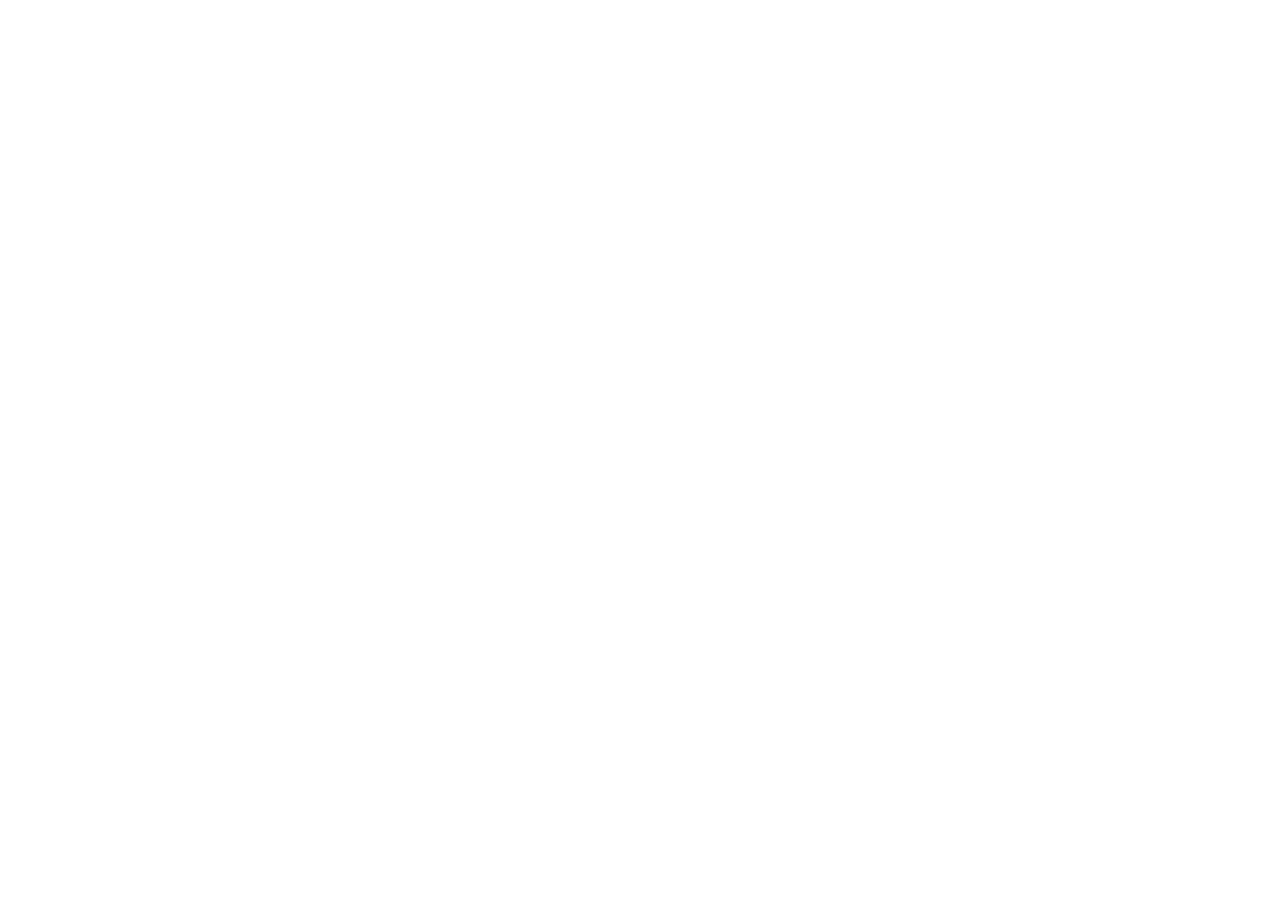
==== commit 7424811b: "ome redo9" ====
--- a/index.html
+++ b/index.html
@@ -2,7 +2,7 @@
 <html lang="en" ng-app="assetApp">
 <head>
 <!--       <base href="http://localhost/OMEtech/">-->
-       <base href="/">
+<!--       <base href="/">-->
     <meta charset="UTF-8">
     <title>OME Tech Partners</title>
     <meta name="viewport" content="width=device-width, initial-scale=1">
@@ -51,3 +51,4 @@
 </html>
 
 
+
